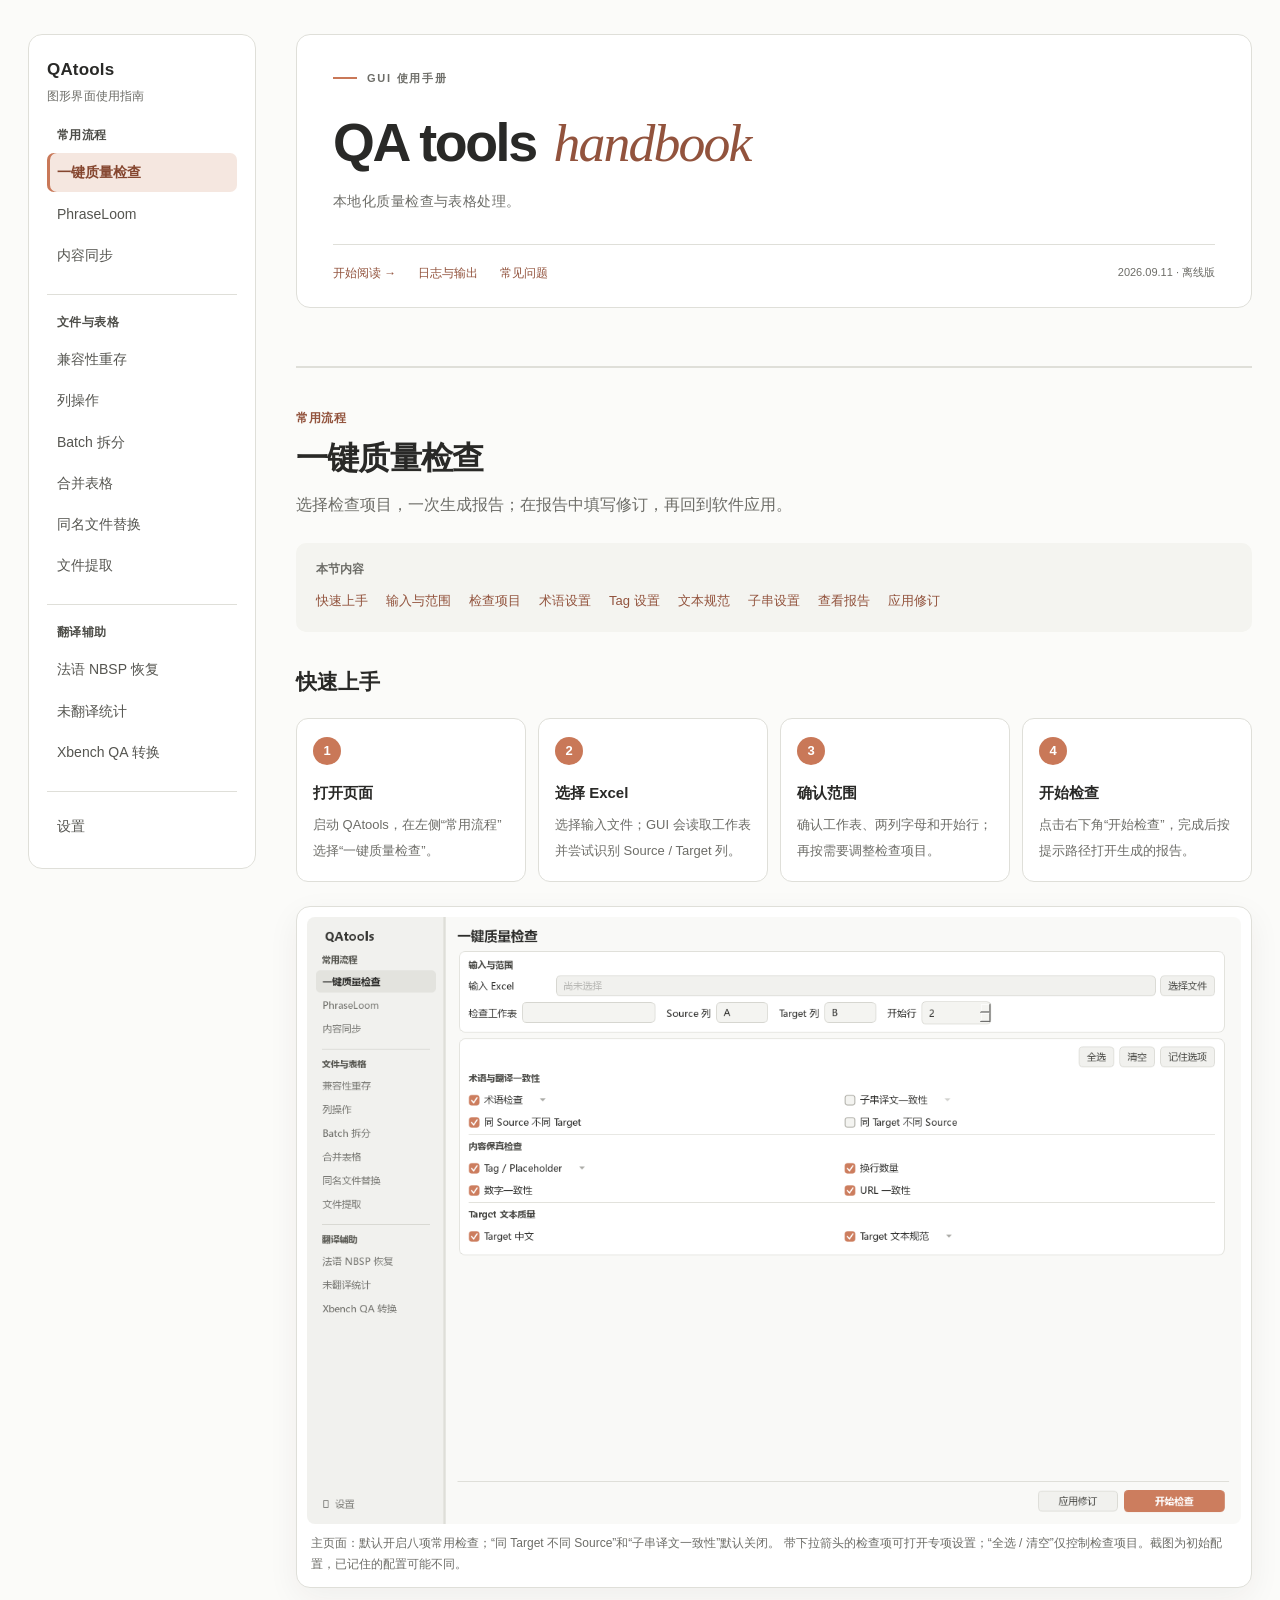
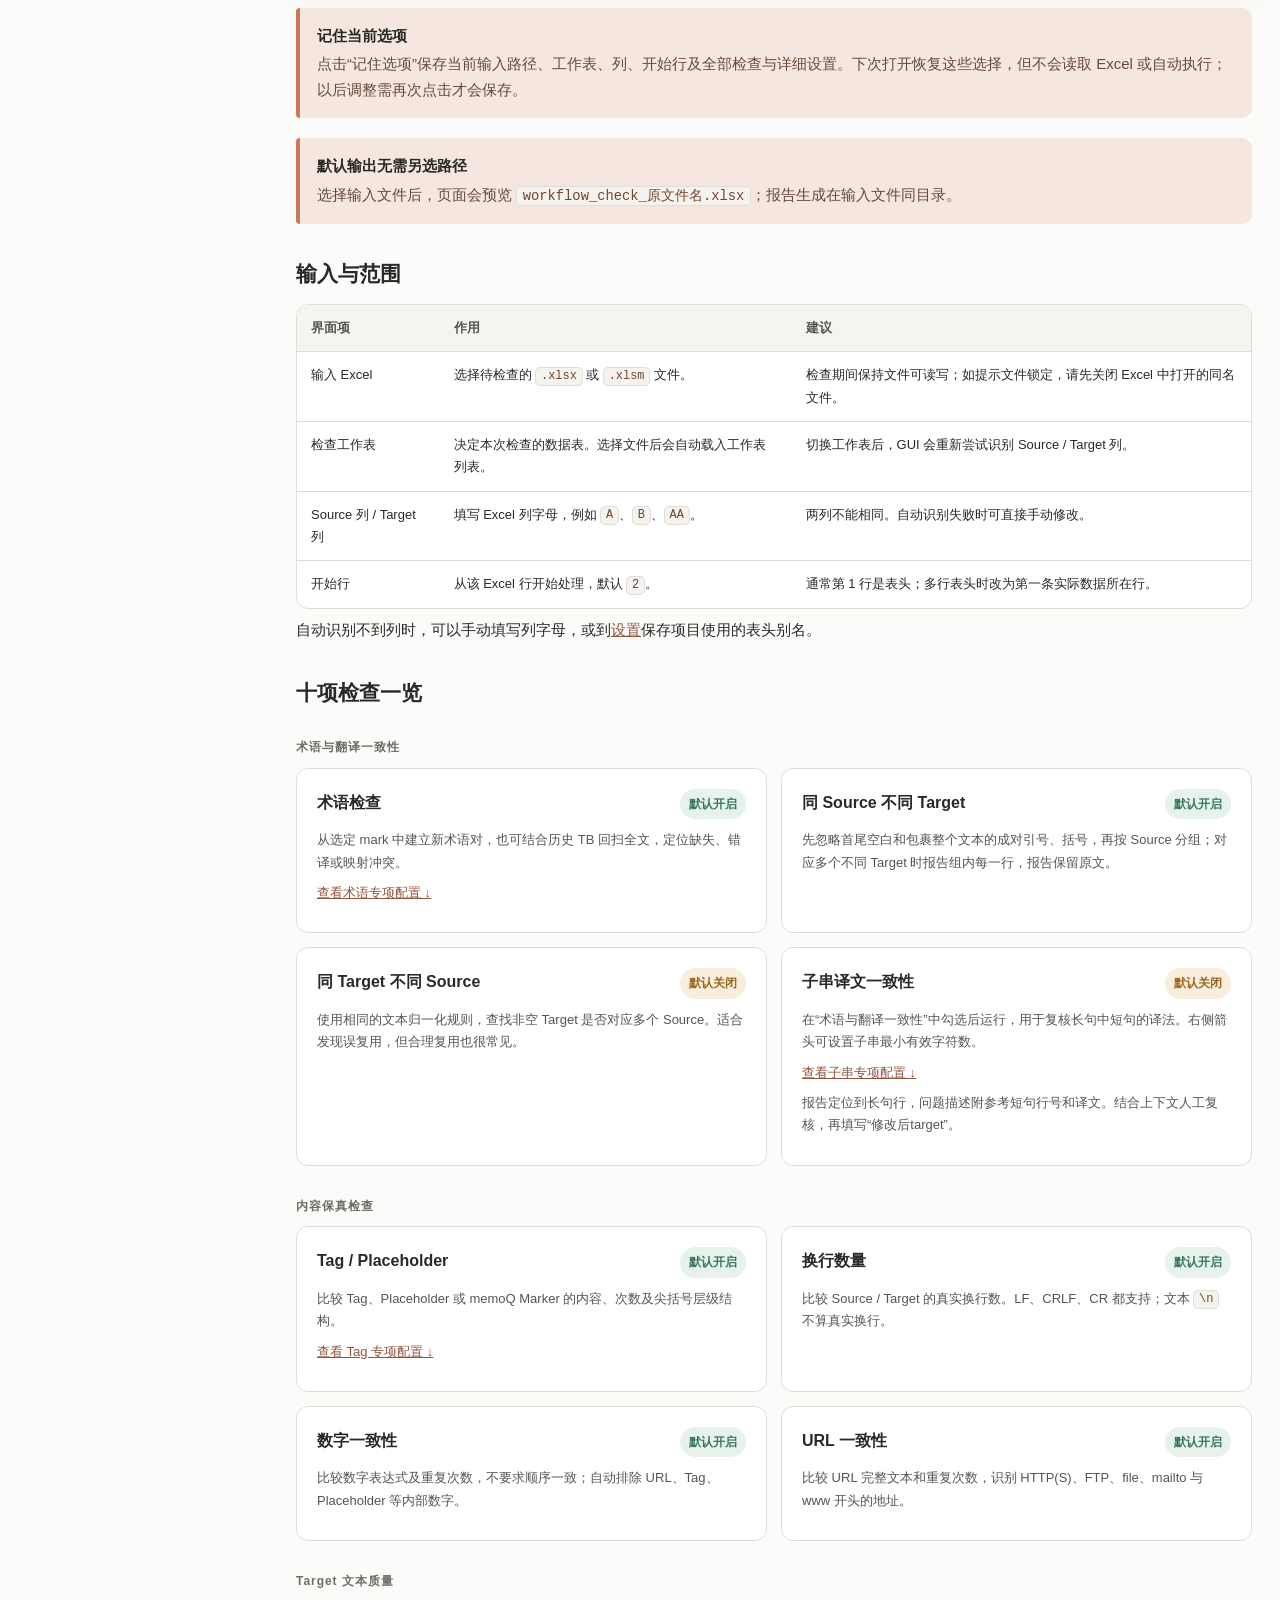
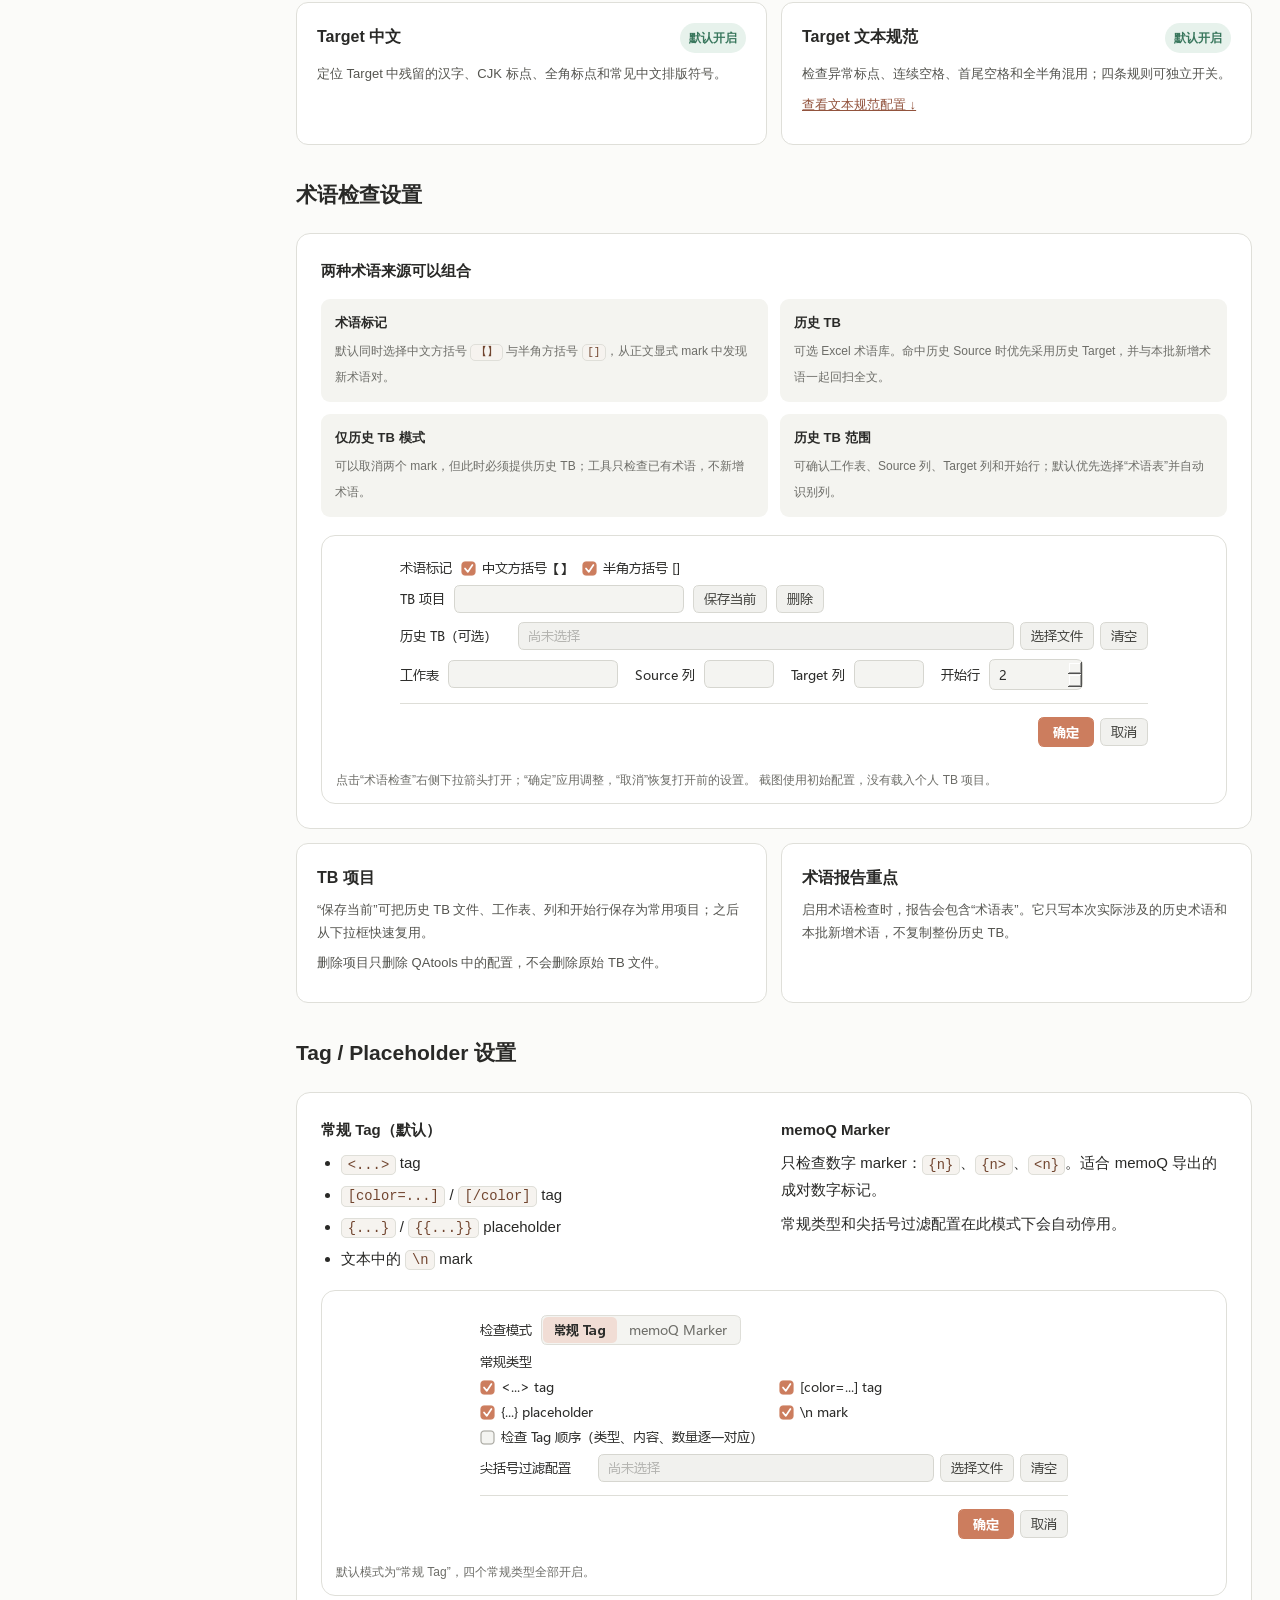
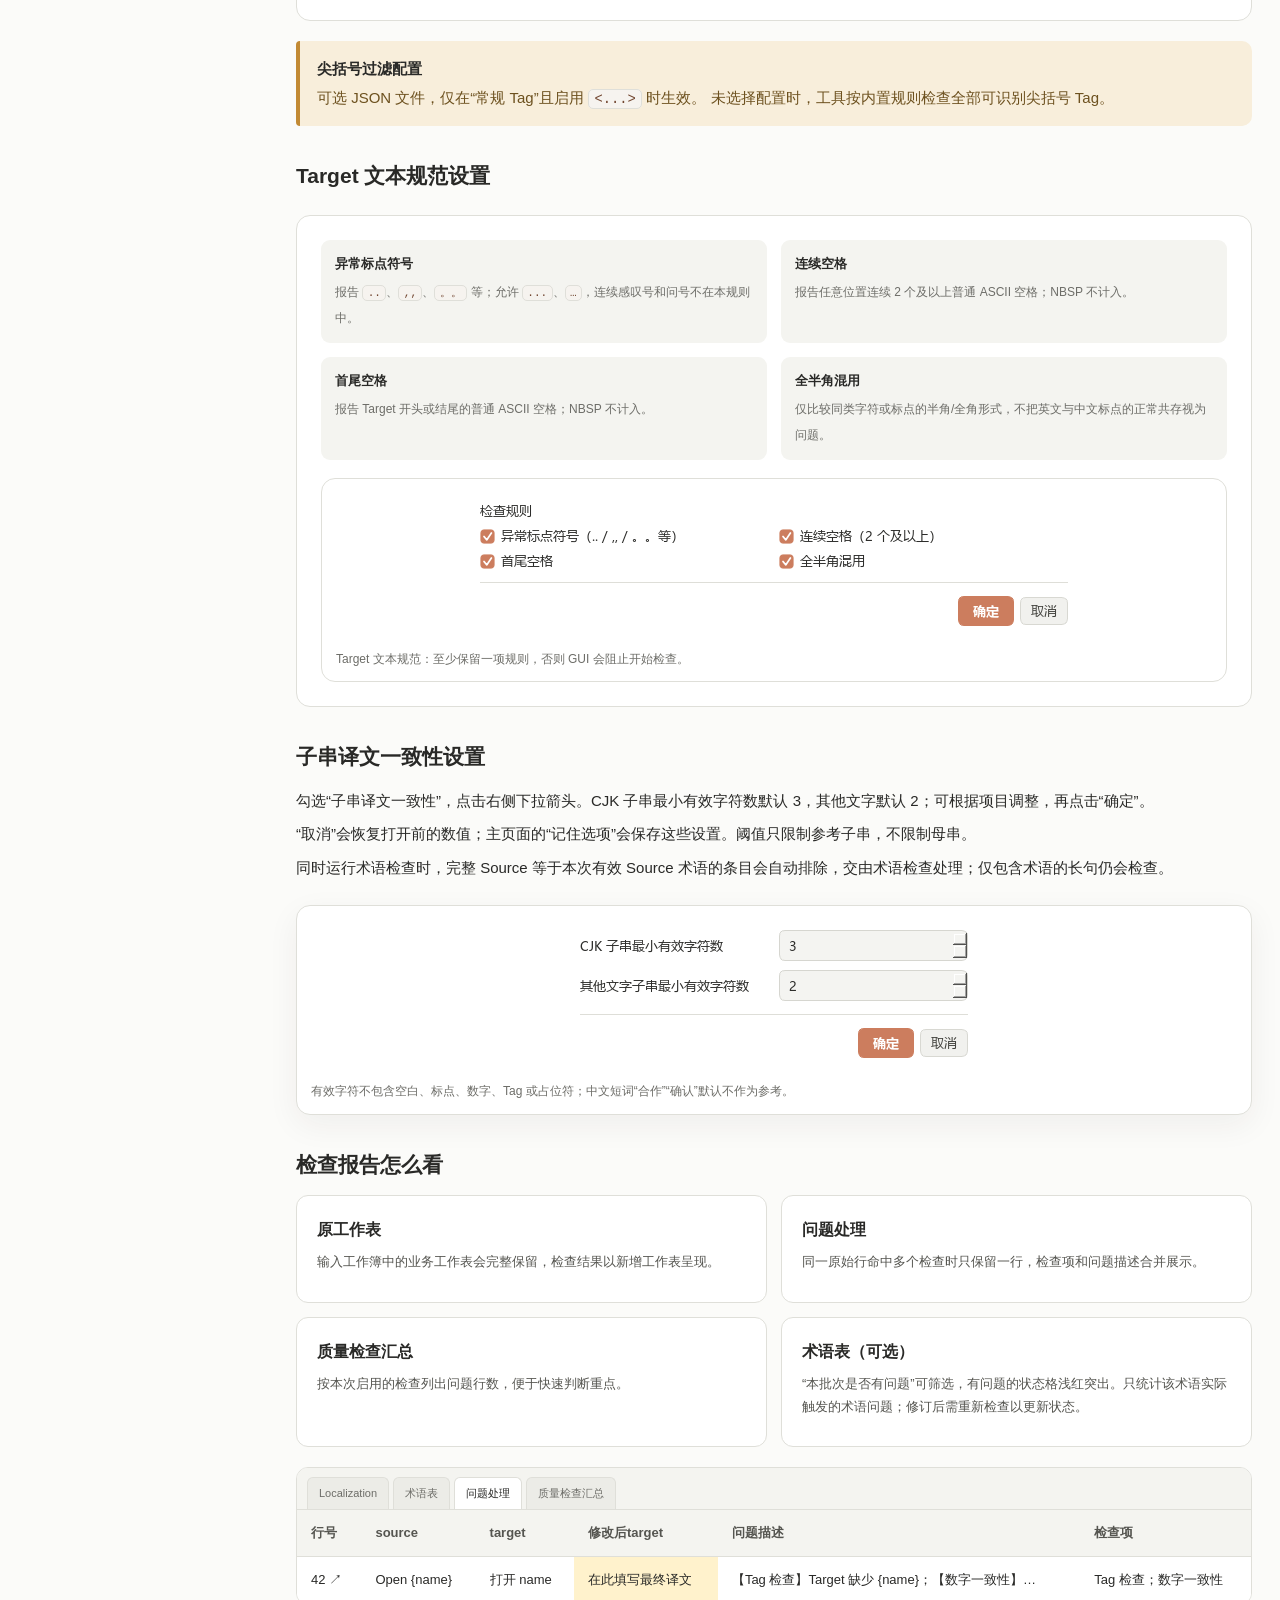
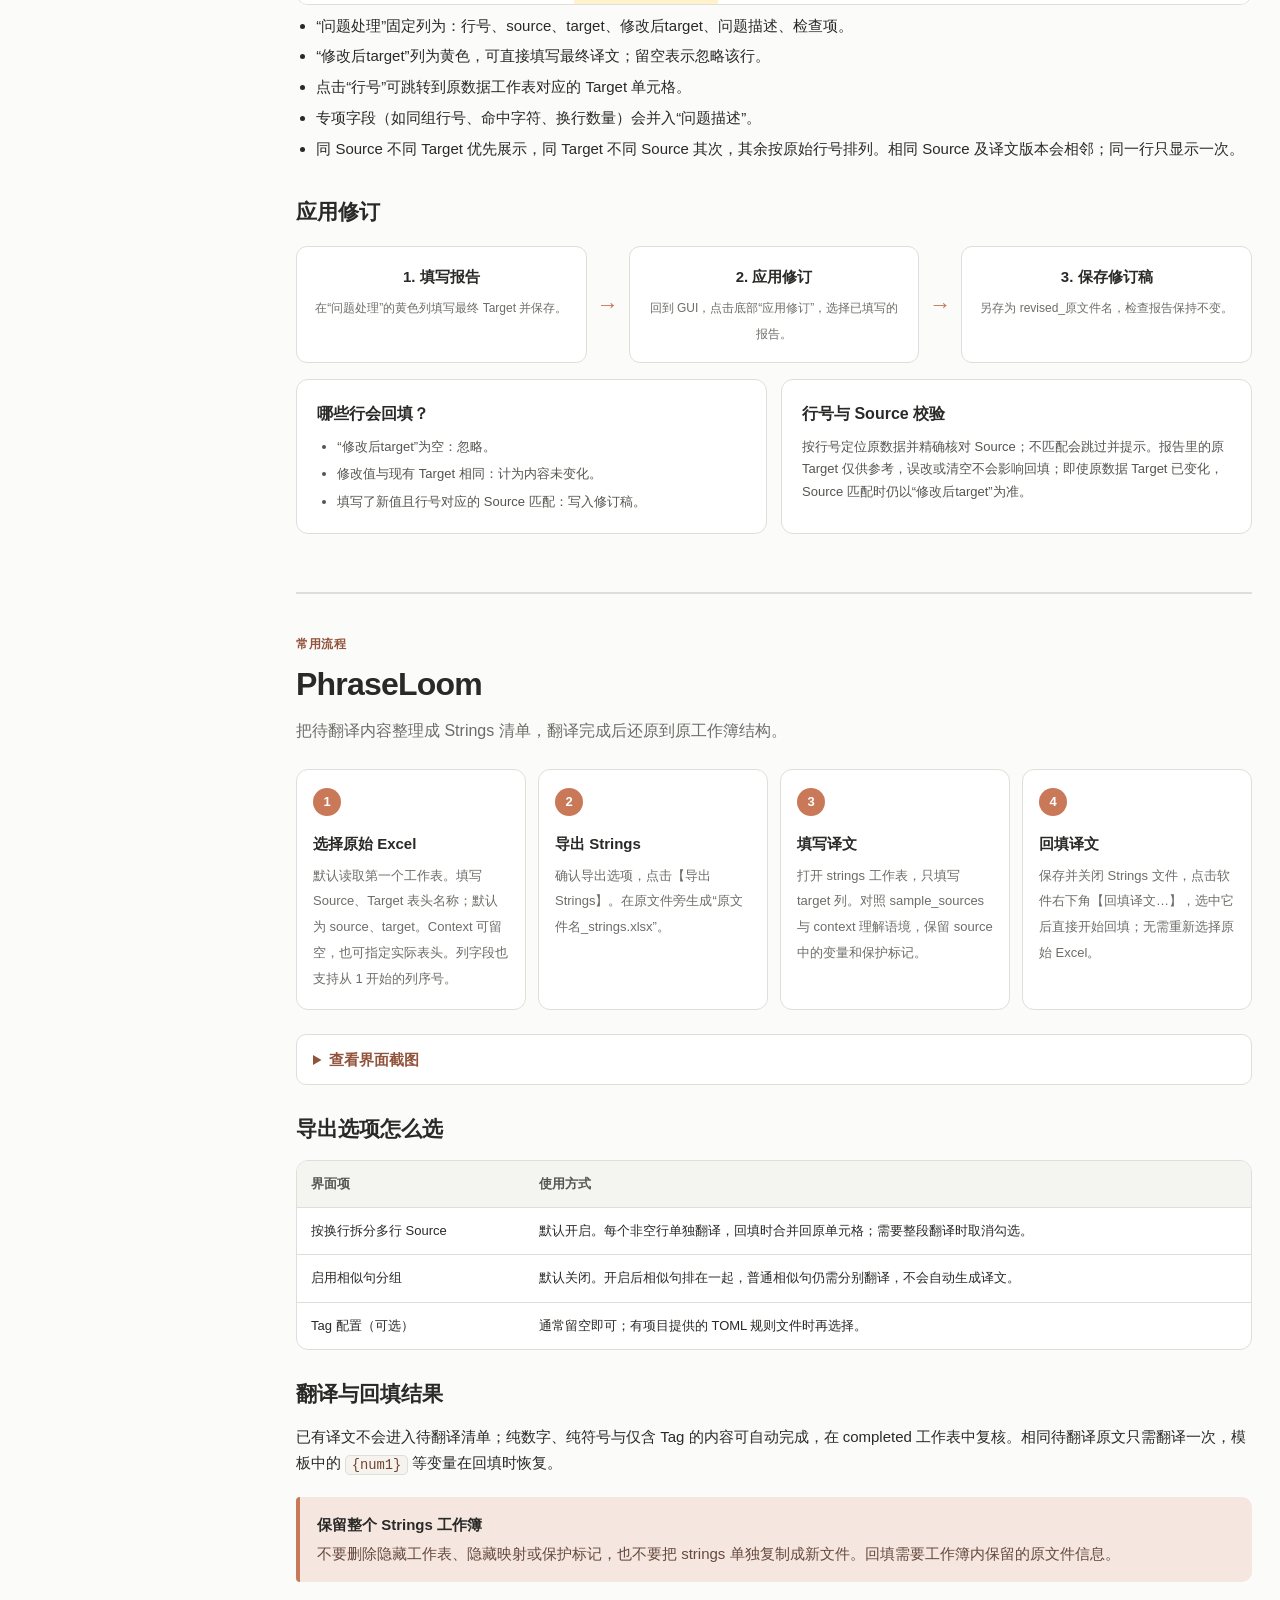
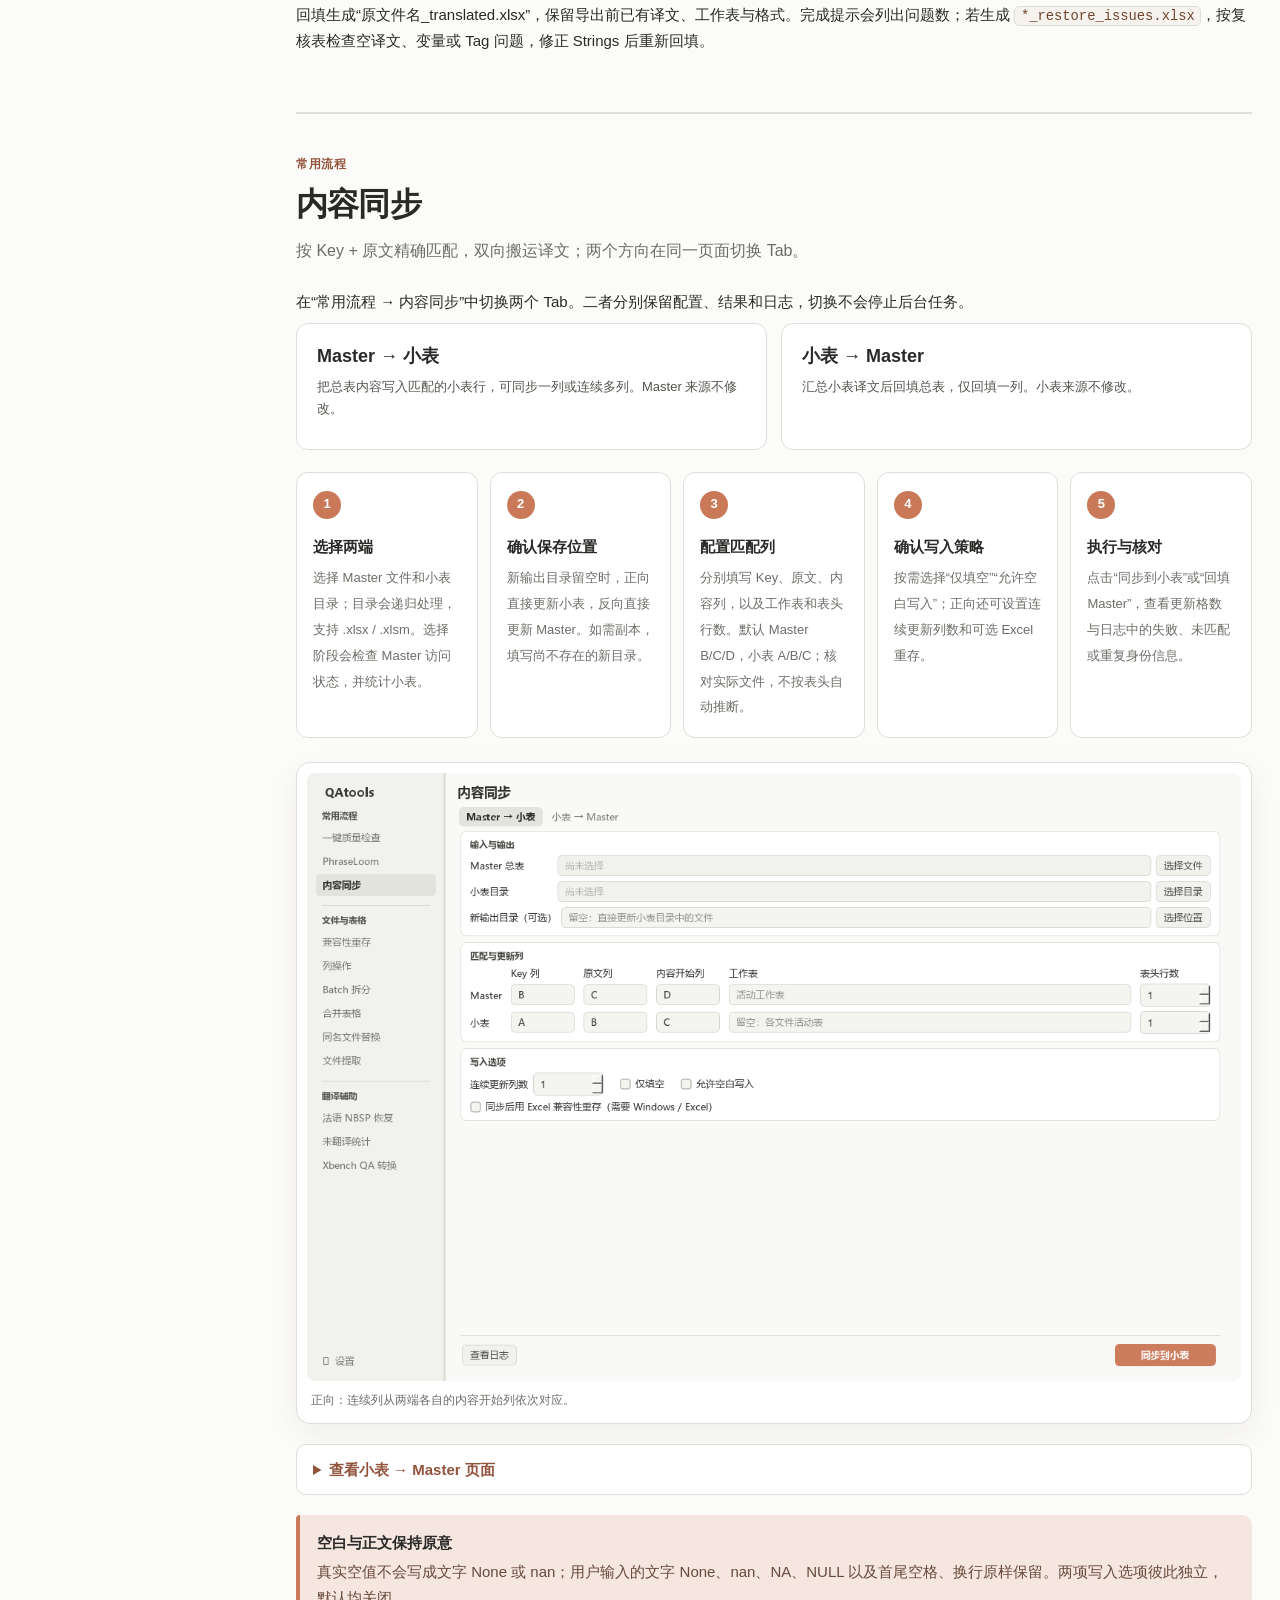
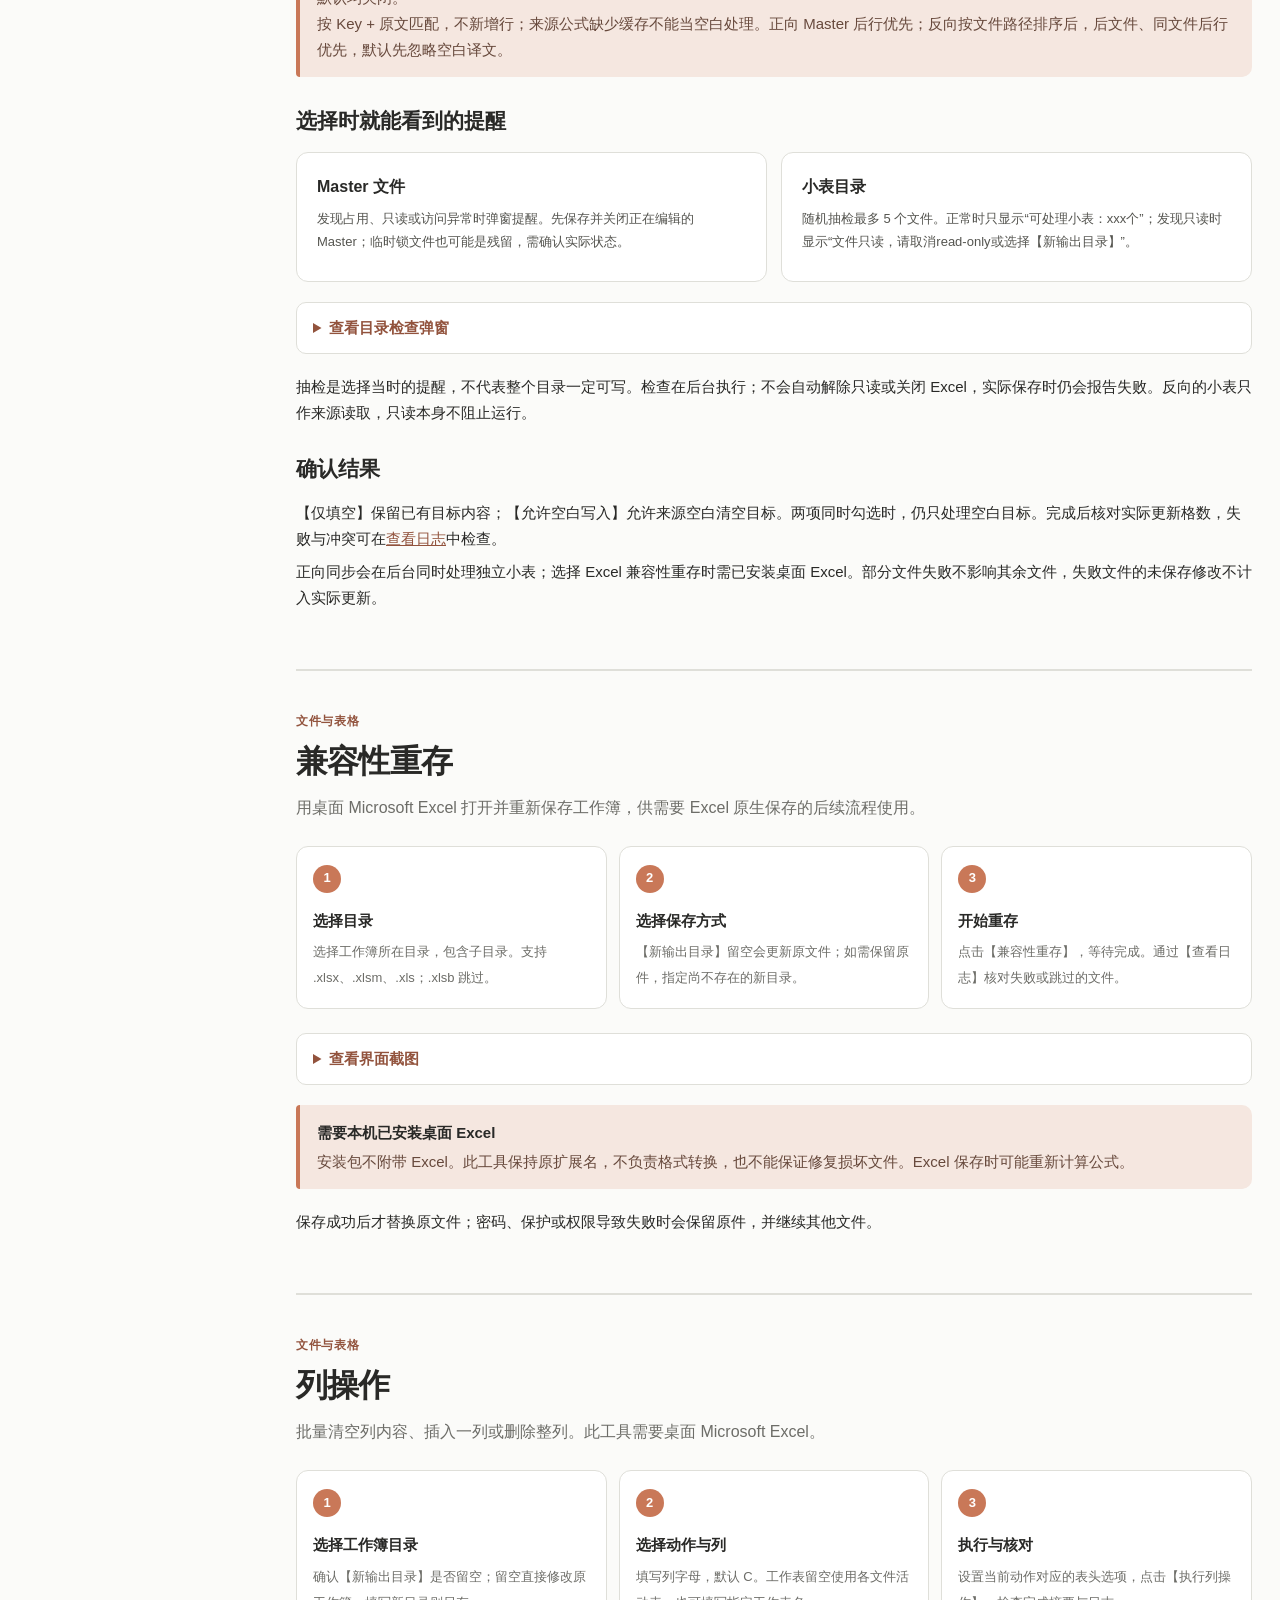
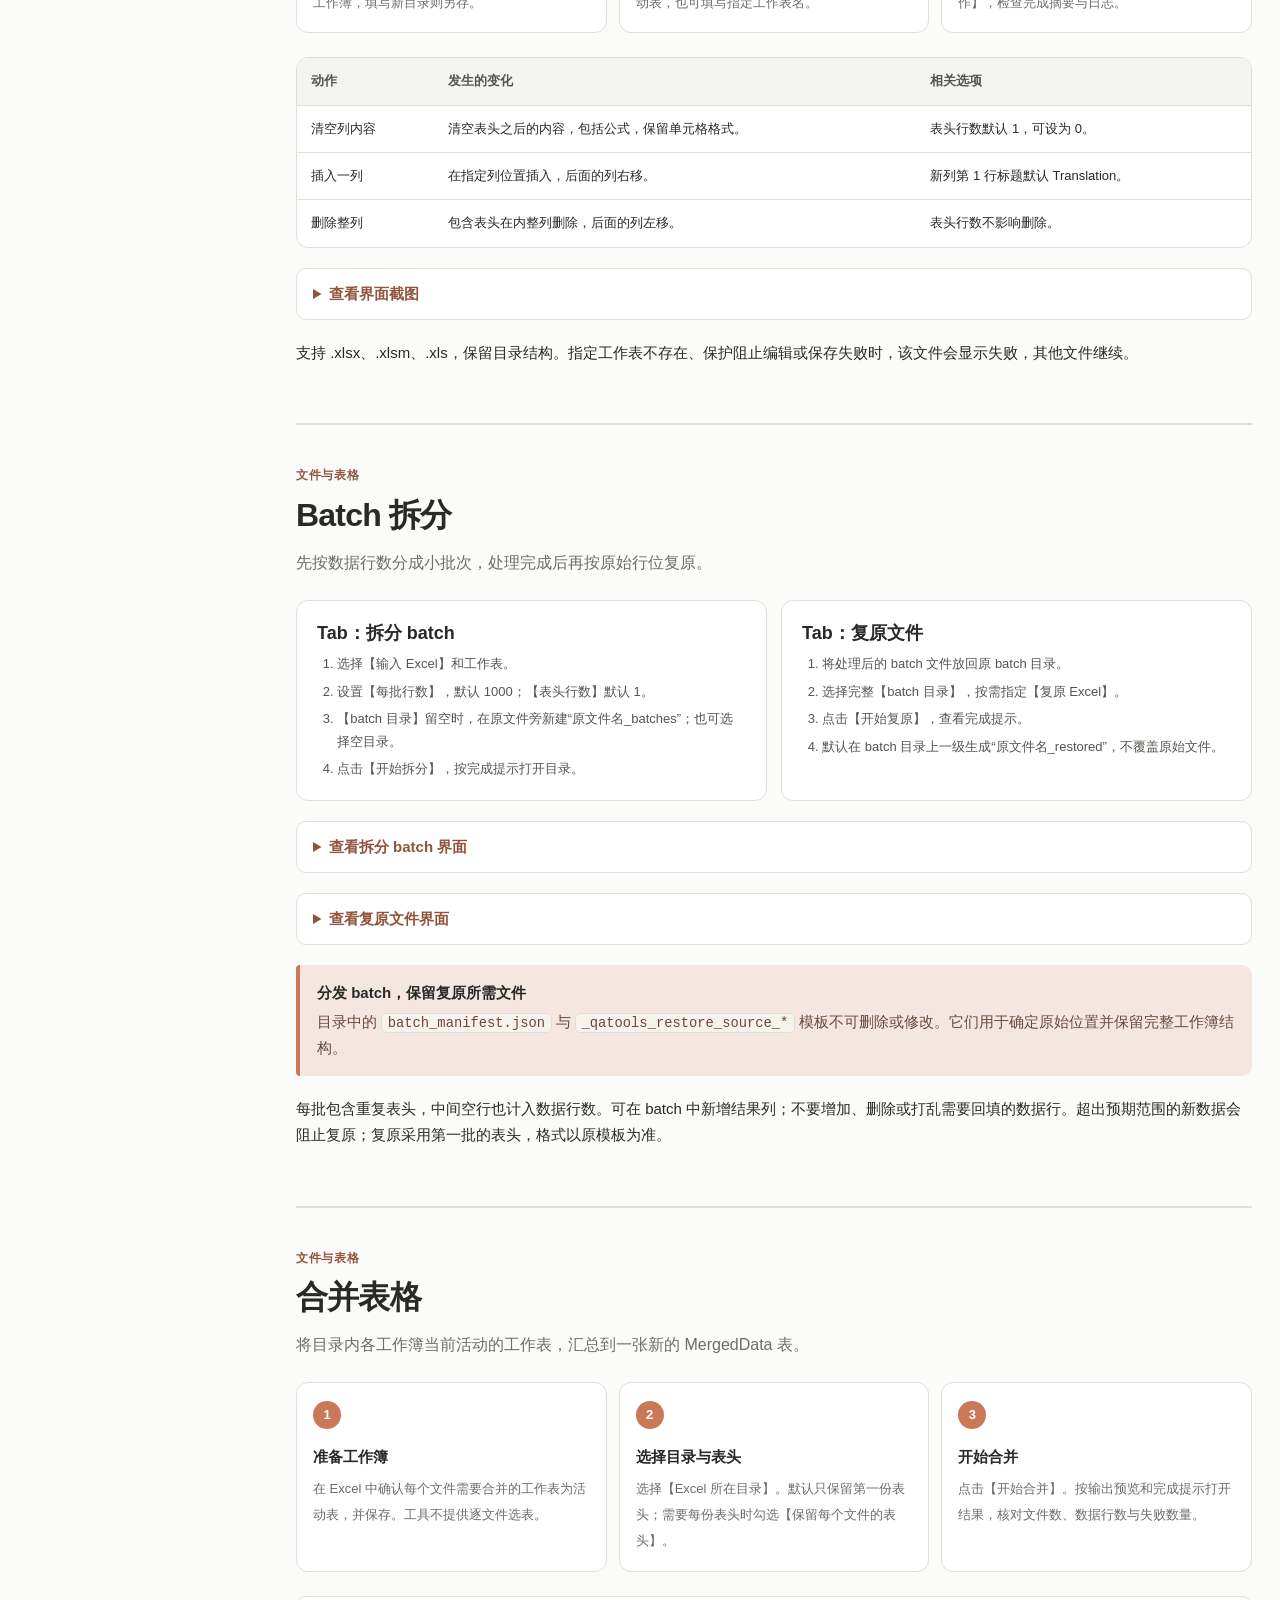
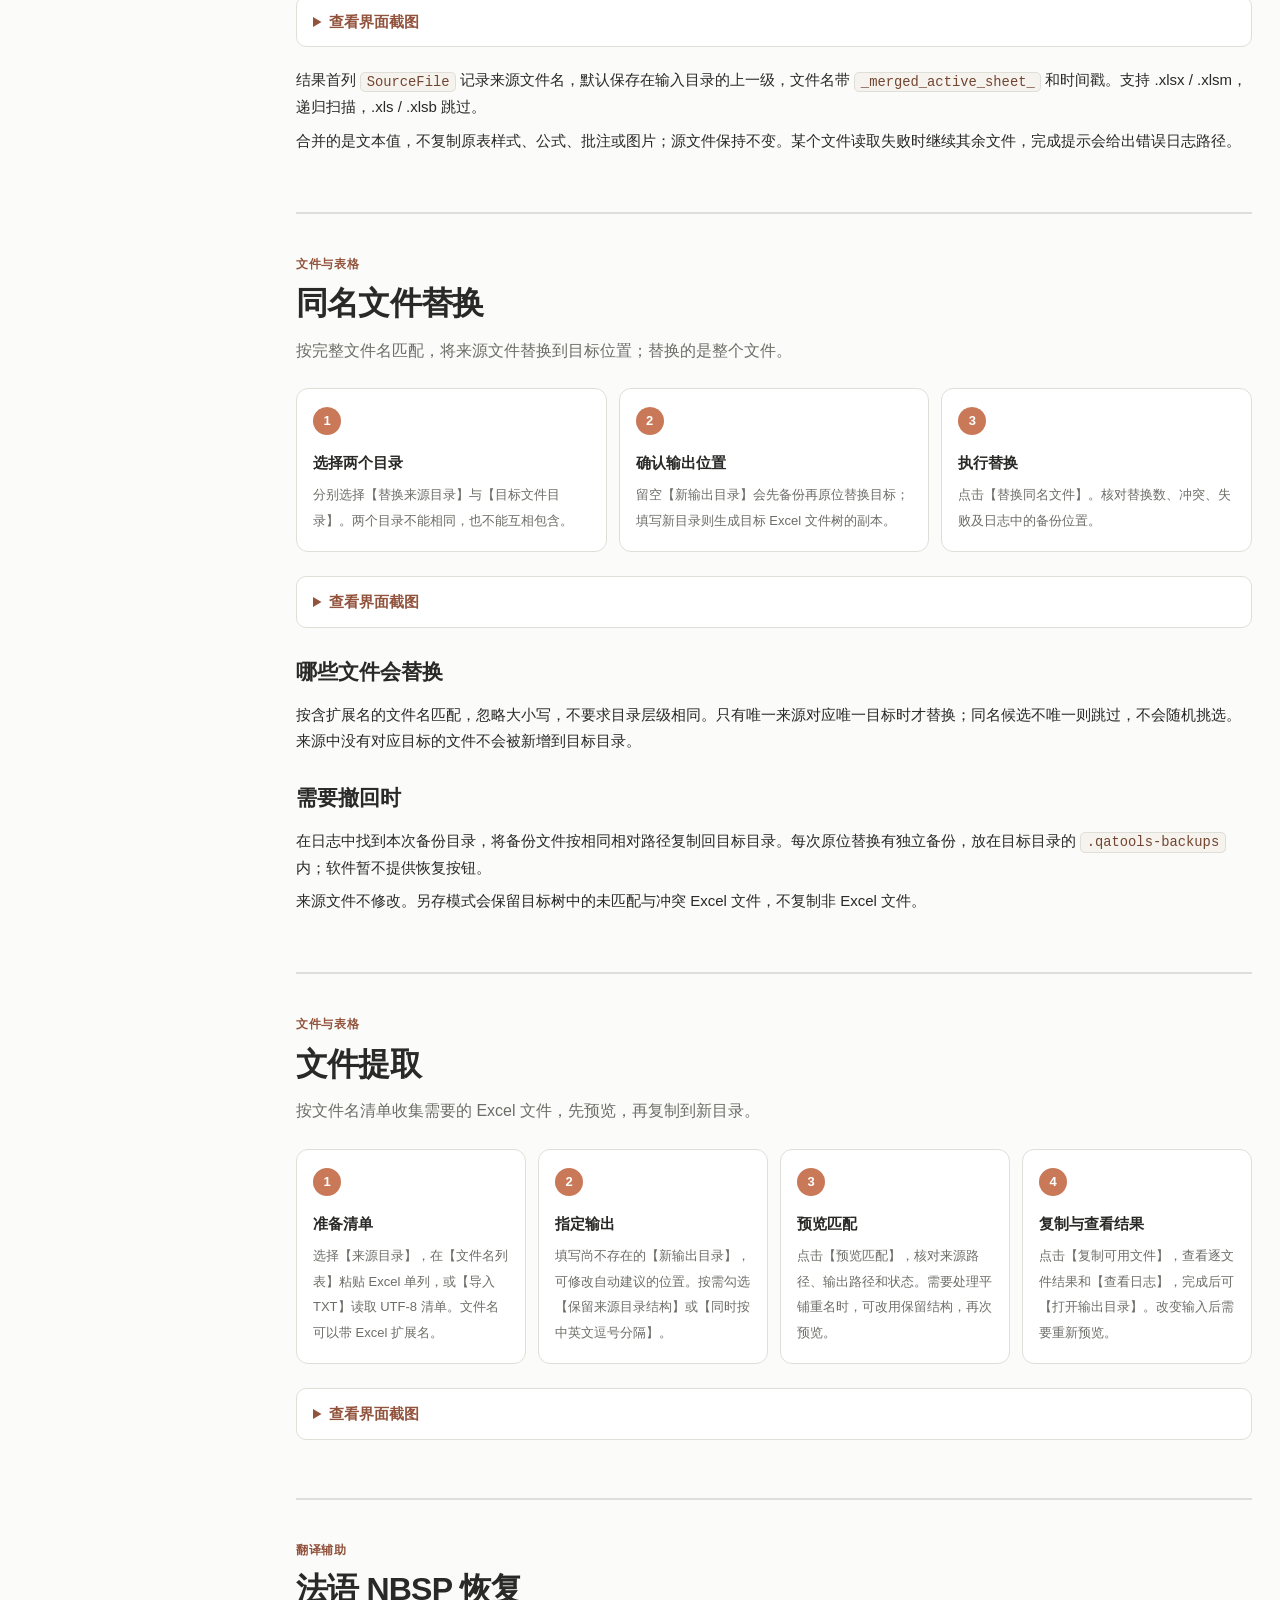
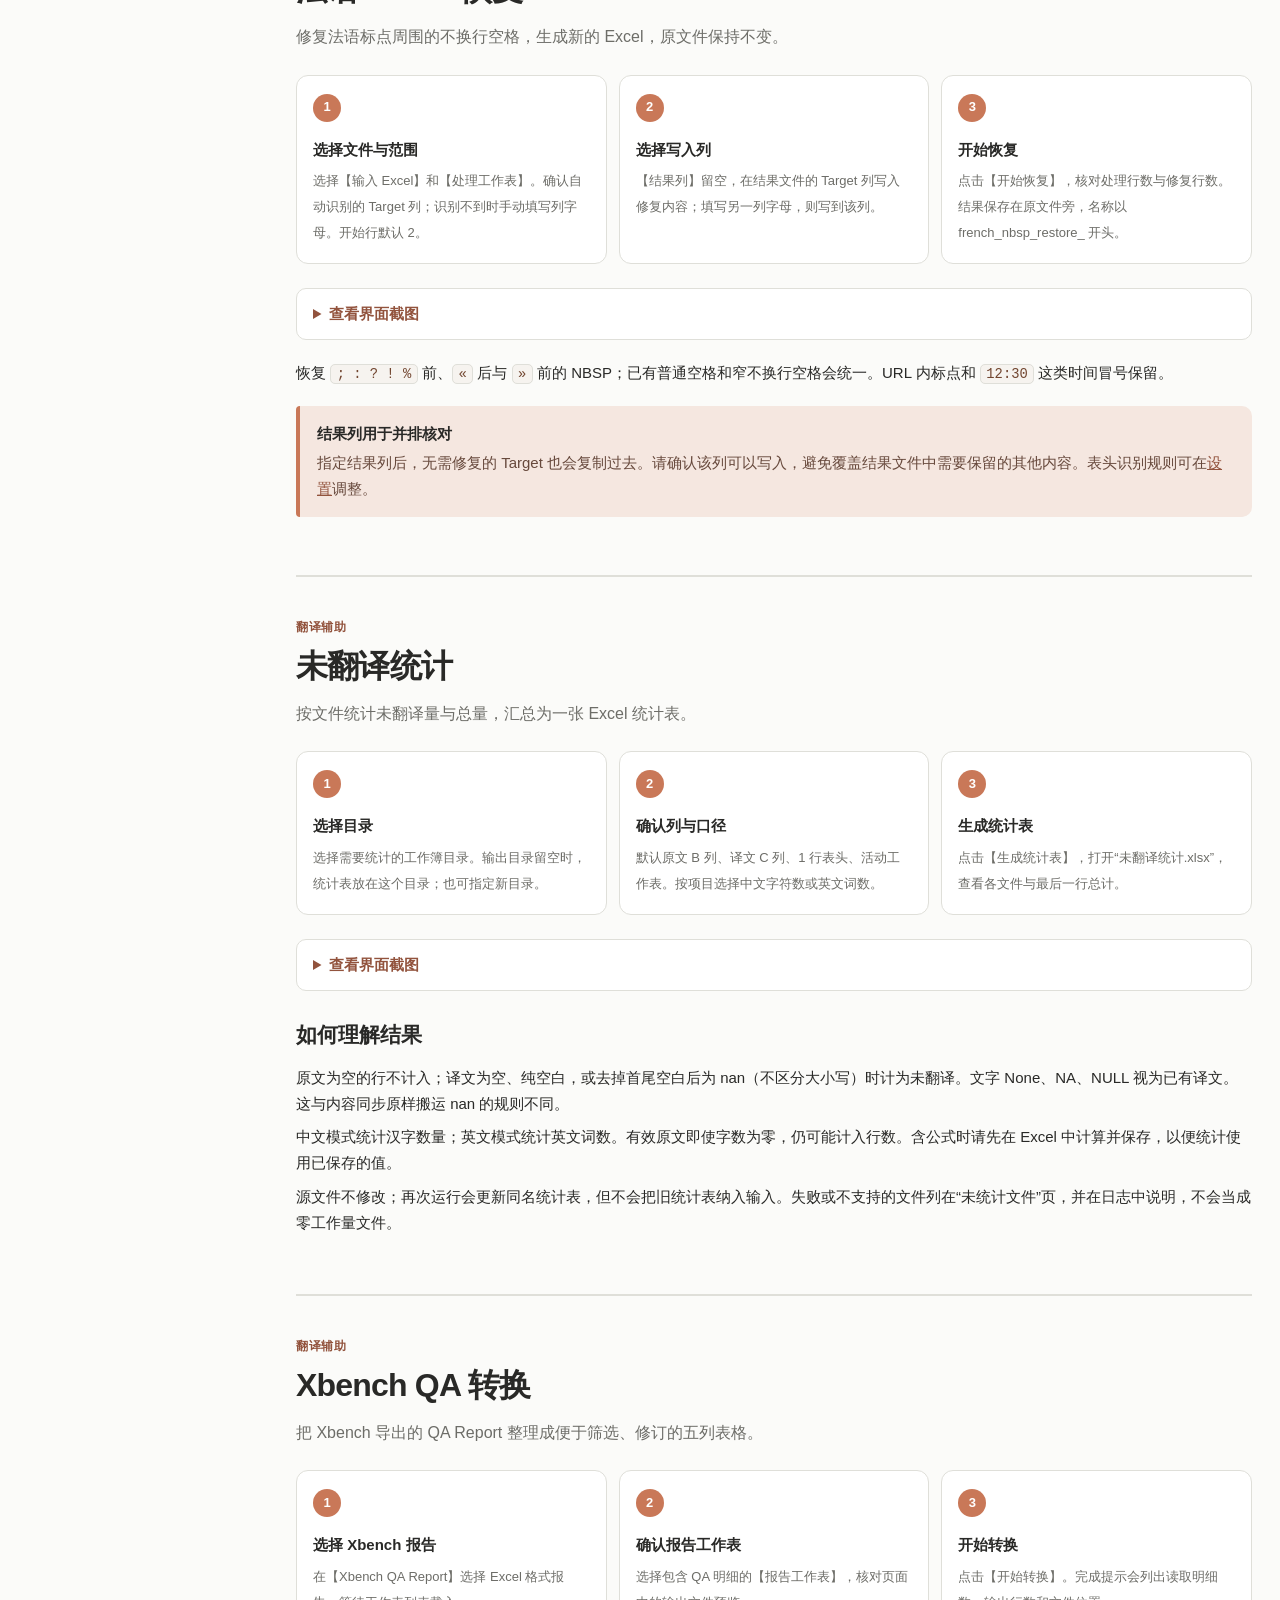
==== docs/qa-workflow-guide/index.html @ 9a6e913e "feat: add file extraction and release v0.1.4" ====
<!doctype html>
<html lang="zh-CN">
  <head>
    <meta charset="utf-8">
    <meta name="viewport" content="width=device-width, initial-scale=1">
    <meta name="color-scheme" content="light">
    <meta name="description" content="QAtools 图形界面使用指南：质量检查、PhraseLoom、内容同步、文件与表格及翻译辅助。">
    <title>QA tools handbook · GUI 使用手册</title>
    <link rel="stylesheet" href="guide.css">
    <script src="guide.js" defer></script>
  </head>
  <body>
    <a class="skip-link" href="#main-content">跳到正文</a>
    <div class="layout">
      <aside class="sidebar" aria-label="工具导航">
        <a class="brand" href="#main-content">QAtools<small>图形界面使用指南</small></a>
        <nav id="tool-navigation" aria-label="与软件一致的工具导航">
          <div class="nav-section">
            <div class="nav-group">常用流程</div>
            <a data-tool="workflow" href="#workflow">一键质量检查</a>
            <a data-tool="phraseloom" href="#phraseloom">PhraseLoom</a>
            <a data-tool="content_sync" href="#content-sync">内容同步</a>
          </div>
          <div class="nav-section">
            <div class="nav-group">文件与表格</div>
            <a data-tool="compatibility" href="#compatibility">兼容性重存</a>
            <a data-tool="column_tools" href="#columns">列操作</a>
            <a data-tool="excel_batcher" href="#excel-batcher">Batch 拆分</a>
            <a data-tool="excel_merger" href="#excel-merger">合并表格</a>
            <a data-tool="deep_replace" href="#deep-replace">同名文件替换</a>
            <a data-tool="file_collector" href="#file-collector">文件提取</a>
          </div>
          <div class="nav-section">
            <div class="nav-group">翻译辅助</div>
            <a data-tool="french_nbsp" href="#french-nbsp">法语 NBSP 恢复</a>
            <a data-tool="untranslated_stats" href="#untranslated-stats">未翻译统计</a>
            <a data-tool="xbench_report" href="#xbench-report">Xbench QA 转换</a>
          </div>
          <div class="nav-settings"><a data-tool="settings" href="#settings">设置</a></div>
        </nav>
      </aside>
      <main id="main-content" tabindex="-1">
        <header class="hero" id="navigation">
          <p class="cover-label">GUI 使用手册</p>
          <h1 lang="en"><span class="cover-name">QA tools</span> <span class="cover-handbook">handbook</span></h1>
          <p class="cover-description">本地化质量检查与表格处理。</p>
          <div class="cover-footer">
            <div class="hero-links"><a href="#workflow">开始阅读 →</a><a href="#operation-logs">日志与输出</a><a href="#troubleshooting">常见问题</a></div>
            <p class="updated">2026.09.11 · 离线版</p>
          </div>
        </header>
        <section class="guide-tool" data-tool="workflow" id="workflow" aria-labelledby="workflow-title">
          <header class="tool-heading">
            <p class="eyebrow">常用流程</p>
            <h2 id="workflow-title">一键质量检查</h2>
            <p class="tool-intro">选择检查项目，一次生成报告；在报告中填写修订，再回到软件应用。</p>
          </header>
          <nav class="local-toc" aria-label="一键质量检查正文目录"><strong>本节内容</strong><a href="#quick-start">快速上手</a><a href="#input">输入与范围</a><a href="#checks">检查项目</a><a href="#term-settings">术语设置</a><a href="#tag-settings">Tag 设置</a><a href="#target-settings">文本规范</a><a href="#substring-settings">子串设置</a><a href="#report">查看报告</a><a href="#revision">应用修订</a></nav>
          <section id="quick-start">
            <h3>快速上手</h3>
            <ol class="steps">
              <li><strong>打开页面</strong><span>启动 QAtools，在左侧“常用流程”选择“一键质量检查”。</span></li>
              <li><strong>选择 Excel</strong><span>选择输入文件；GUI 会读取工作表并尝试识别 Source / Target 列。</span></li>
              <li><strong>确认范围</strong><span>确认工作表、两列字母和开始行；再按需要调整检查项目。</span></li>
              <li><strong>开始检查</strong><span>点击右下角“开始检查”，完成后按提示路径打开生成的报告。</span></li>
            </ol>
            <figure class="shot">
              <img src="assets/workflow-main.png" alt="QAtools 一键质量检查主页面，显示输入范围、十个检查项目和底部操作按钮" width="1260" height="820">
              <figcaption> 主页面：默认开启八项常用检查；“同 Target 不同 Source”和“子串译文一致性”默认关闭。 带下拉箭头的检查项可打开专项设置；“全选 / 清空”仅控制检查项目。截图为初始配置，已记住的配置可能不同。 </figcaption>
            </figure>
            <div class="callout">
              <strong>记住当前选项</strong>
              <p>点击“记住选项”保存当前输入路径、工作表、列、开始行及全部检查与详细设置。下次打开恢复这些选择，但不会读取 Excel 或自动执行；以后调整需再次点击才会保存。</p>
            </div>
            <div class="callout">
              <strong>默认输出无需另选路径</strong>
              <p>选择输入文件后，页面会预览 <code>workflow_check_原文件名.xlsx</code>；报告生成在输入文件同目录。</p>
            </div>
          </section>
          <section id="input">
            <h3>输入与范围</h3>
            <div class="table-wrap">
              <table>
                <thead>
                  <tr>
                    <th>界面项</th>
                    <th>作用</th>
                    <th>建议</th>
                  </tr>
                </thead>
                <tbody>
                  <tr>
                    <td>输入 Excel</td>
                    <td>选择待检查的 <code>.xlsx</code> 或 <code>.xlsm</code> 文件。</td>
                    <td>检查期间保持文件可读写；如提示文件锁定，请先关闭 Excel 中打开的同名文件。</td>
                  </tr>
                  <tr>
                    <td>检查工作表</td>
                    <td>决定本次检查的数据表。选择文件后会自动载入工作表列表。</td>
                    <td>切换工作表后，GUI 会重新尝试识别 Source / Target 列。</td>
                  </tr>
                  <tr>
                    <td>Source 列 / Target 列</td>
                    <td>填写 Excel 列字母，例如 <code>A</code>、<code>B</code>、<code>AA</code>。</td>
                    <td>两列不能相同。自动识别失败时可直接手动修改。</td>
                  </tr>
                  <tr>
                    <td>开始行</td>
                    <td>从该 Excel 行开始处理，默认 <code>2</code>。</td>
                    <td>通常第 1 行是表头；多行表头时改为第一条实际数据所在行。</td>
                  </tr>
                </tbody>
              </table>
            </div>
            <p>自动识别不到列时，可以手动填写列字母，或到<a href="#settings">设置</a>保存项目使用的表头别名。</p>
          </section>
          <section id="checks">
            <h3>十项检查一览</h3>
            <div class="group-label">术语与翻译一致性</div>
            <div class="check-grid">
              <article class="card">
                <div class="card-head">
                  <h4>术语检查</h4>
                  <span class="status-pill on">默认开启</span>
                </div>
                <p>从选定 mark 中建立新术语对，也可结合历史 TB 回扫全文，定位缺失、错译或映射冲突。</p>
                <p><a href="#term-settings">查看术语专项配置 ↓</a></p>
              </article>
              <article class="card">
                <div class="card-head">
                  <h4>同 Source 不同 Target</h4>
                  <span class="status-pill on">默认开启</span>
                </div>
                <p>先忽略首尾空白和包裹整个文本的成对引号、括号，再按 Source 分组；对应多个不同 Target 时报告组内每一行，报告保留原文。</p>
              </article>
              <article class="card">
                <div class="card-head">
                  <h4>同 Target 不同 Source</h4>
                  <span class="status-pill off">默认关闭</span>
                </div>
                <p>使用相同的文本归一化规则，查找非空 Target 是否对应多个 Source。适合发现误复用，但合理复用也很常见。</p>
              </article>
              <article class="card">
                <div class="card-head">
                  <h4>子串译文一致性</h4>
                  <span class="status-pill off">默认关闭</span>
                </div>
                <p>在“术语与翻译一致性”中勾选后运行，用于复核长句中短句的译法。右侧箭头可设置子串最小有效字符数。</p>
                <p><a href="#substring-settings">查看子串专项配置 ↓</a></p>
                <p>报告定位到长句行，问题描述附参考短句行号和译文。结合上下文人工复核，再填写“修改后target”。</p>
              </article>
            </div>
            <div class="group-label">内容保真检查</div>
            <div class="check-grid">
              <article class="card">
                <div class="card-head">
                  <h4>Tag / Placeholder</h4>
                  <span class="status-pill on">默认开启</span>
                </div>
                <p>比较 Tag、Placeholder 或 memoQ Marker 的内容、次数及尖括号层级结构。</p>
                <p><a href="#tag-settings">查看 Tag 专项配置 ↓</a></p>
              </article>
              <article class="card">
                <div class="card-head">
                  <h4>换行数量</h4>
                  <span class="status-pill on">默认开启</span>
                </div>
                <p>比较 Source / Target 的真实换行数。LF、CRLF、CR 都支持；文本 <code>\n</code> 不算真实换行。</p>
              </article>
              <article class="card">
                <div class="card-head">
                  <h4>数字一致性</h4>
                  <span class="status-pill on">默认开启</span>
                </div>
                <p>比较数字表达式及重复次数，不要求顺序一致；自动排除 URL、Tag、Placeholder 等内部数字。</p>
              </article>
              <article class="card">
                <div class="card-head">
                  <h4>URL 一致性</h4>
                  <span class="status-pill on">默认开启</span>
                </div>
                <p>比较 URL 完整文本和重复次数，识别 HTTP(S)、FTP、file、mailto 与 www 开头的地址。</p>
              </article>
            </div>
            <div class="group-label">Target 文本质量</div>
            <div class="check-grid">
              <article class="card">
                <div class="card-head">
                  <h4>Target 中文</h4>
                  <span class="status-pill on">默认开启</span>
                </div>
                <p>定位 Target 中残留的汉字、CJK 标点、全角标点和常见中文排版符号。</p>
              </article>
              <article class="card">
                <div class="card-head">
                  <h4>Target 文本规范</h4>
                  <span class="status-pill on">默认开启</span>
                </div>
                <p>检查异常标点、连续空格、首尾空格和全半角混用；四条规则可独立开关。</p>
                <p><a href="#target-settings">查看文本规范配置 ↓</a></p>
              </article>
            </div>
          </section>
          <section id="term-settings">
            <h3>术语检查设置</h3>
            <div class="settings-block">
              <h4>两种术语来源可以组合</h4>
              <div class="mini-grid">
                <div class="mini"><strong>术语标记</strong><span>默认同时选择中文方括号 <code>【】</code> 与半角方括号 <code>[]</code>，从正文显式 mark 中发现新术语对。</span></div>
                <div class="mini"><strong>历史 TB</strong><span>可选 Excel 术语库。命中历史 Source 时优先采用历史 Target，并与本批新增术语一起回扫全文。</span></div>
                <div class="mini"><strong>仅历史 TB 模式</strong><span>可以取消两个 mark，但此时必须提供历史 TB；工具只检查已有术语，不新增术语。</span></div>
                <div class="mini"><strong>历史 TB 范围</strong><span>可确认工作表、Source 列、Target 列和开始行；默认优先选择“术语表”并自动识别列。</span></div>
              </div>
              <figure class="shot">
                <img src="assets/term-settings.png" alt="术语检查设置窗口，包括术语标记、TB 项目、历史 TB 文件及工作表列配置" width="780" height="215">
                <figcaption> 点击“术语检查”右侧下拉箭头打开；“确定”应用调整，“取消”恢复打开前的设置。 截图使用初始配置，没有载入个人 TB 项目。 </figcaption>
              </figure>
            </div>
            <div class="two-col" style="margin-top:14px">
              <article class="card">
                <h4>TB 项目</h4>
                <p>“保存当前”可把历史 TB 文件、工作表、列和开始行保存为常用项目；之后从下拉框快速复用。</p>
                <p>删除项目只删除 QAtools 中的配置，不会删除原始 TB 文件。</p>
              </article>
              <article class="card">
                <h4>术语报告重点</h4>
                <p>启用术语检查时，报告会包含“术语表”。它只写本次实际涉及的历史术语和本批新增术语，不复制整份历史 TB。</p>
              </article>
            </div>
          </section>
          <section id="tag-settings">
            <h3>Tag / Placeholder 设置</h3>
            <div class="settings-block">
              <div class="two-col">
                <div>
                  <h4>常规 Tag（默认）</h4>
                  <ul>
                    <li><code>&lt;...&gt;</code> tag</li>
                    <li><code>[color=...]</code> / <code>[/color]</code> tag</li>
                    <li><code>{...}</code> / <code>{{...}}</code> placeholder</li>
                    <li>文本中的 <code>\n</code> mark</li>
                  </ul>
                </div>
                <div>
                  <h4>memoQ Marker</h4>
                  <p>只检查数字 marker：<code>{n}</code>、<code>{n&gt;</code>、<code>&lt;n}</code>。适合 memoQ 导出的成对数字标记。</p>
                  <p>常规类型和尖括号过滤配置在此模式下会自动停用。</p>
                </div>
              </div>
              <figure class="shot">
                <img src="assets/tag-settings.png" alt="Tag Placeholder 设置窗口，显示常规 Tag 与 memoQ Marker 模式、四类常规检查和尖括号过滤配置" width="620" height="227">
                <figcaption>默认模式为“常规 Tag”，四个常规类型全部开启。</figcaption>
              </figure>
            </div>
            <div class="callout warn">
              <strong>尖括号过滤配置</strong>
              <p> 可选 JSON 文件，仅在“常规 Tag”且启用 <code>&lt;...&gt;</code> 时生效。 未选择配置时，工具按内置规则检查全部可识别尖括号 Tag。 </p>
            </div>
          </section>
          <section id="target-settings">
            <h3>Target 文本规范设置</h3>
            <div class="settings-block">
              <div class="two-col">
                <article class="mini"><strong>异常标点符号</strong><span>报告 <code>..</code>、<code>,,</code>、<code>。。</code> 等；允许 <code>...</code>、<code>…</code>，连续感叹号和问号不在本规则中。</span></article>
                <article class="mini"><strong>连续空格</strong><span>报告任意位置连续 2 个及以上普通 ASCII 空格；NBSP 不计入。</span></article>
                <article class="mini"><strong>首尾空格</strong><span>报告 Target 开头或结尾的普通 ASCII 空格；NBSP 不计入。</span></article>
                <article class="mini"><strong>全半角混用</strong><span>仅比较同类字符或标点的半角/全角形式，不把英文与中文标点的正常共存视为问题。</span></article>
              </div>
              <figure class="shot">
                <img src="assets/target-text-settings.png" alt="Target 文本规范设置窗口，四条检查规则均已勾选" width="620" height="151">
                <figcaption>Target 文本规范：至少保留一项规则，否则 GUI 会阻止开始检查。</figcaption>
              </figure>
            </div>
          </section>
          <section id="substring-settings">
            <h3>子串译文一致性设置</h3>
            <p>勾选“子串译文一致性”，点击右侧下拉箭头。CJK 子串最小有效字符数默认 3，其他文字默认 2；可根据项目调整，再点击“确定”。</p>
            <p>“取消”会恢复打开前的数值；主页面的“记住选项”会保存这些设置。阈值只限制参考子串，不限制母串。</p>
            <p>同时运行术语检查时，完整 Source 等于本次有效 Source 术语的条目会自动排除，交由术语检查处理；仅包含术语的长句仍会检查。</p>
            <figure class="shot">
              <img src="assets/substring-settings.png" alt="子串译文一致性设置，CJK 最小有效字符数为 3，其他文字为 2" width="420" height="160">
              <figcaption>有效字符不包含空白、标点、数字、Tag 或占位符；中文短词“合作”“确认”默认不作为参考。</figcaption>
            </figure>
          </section>
          <section id="report">
            <h3>检查报告怎么看</h3>
            <div class="check-grid">
              <article class="card">
                <h4>原工作表</h4>
                <p>输入工作簿中的业务工作表会完整保留，检查结果以新增工作表呈现。</p>
              </article>
              <article class="card">
                <h4>问题处理</h4>
                <p>同一原始行命中多个检查时只保留一行，检查项和问题描述合并展示。</p>
              </article>
              <article class="card">
                <h4>质量检查汇总</h4>
                <p>按本次启用的检查列出问题行数，便于快速判断重点。</p>
              </article>
              <article class="card">
                <h4>术语表（可选）</h4>
                <p>“本批次是否有问题”可筛选，有问题的状态格浅红突出。只统计该术语实际触发的术语问题；修订后需重新检查以更新状态。</p>
              </article>
            </div>
            <div class="report-preview" aria-label="问题处理工作表示意">
              <div class="report-tabs"> <span>Localization</span><span>术语表</span><span class="active">问题处理</span><span>质量检查汇总</span> </div>
              <div class="table-wrap" style="border:0;border-radius:0">
                <table>
                  <thead>
                    <tr>
                      <th>行号</th>
                      <th>source</th>
                      <th>target</th>
                      <th>修改后target</th>
                      <th>问题描述</th>
                      <th>检查项</th>
                    </tr>
                  </thead>
                  <tbody>
                    <tr>
                      <td>42 ↗</td>
                      <td>Open {name}</td>
                      <td>打开 name</td>
                      <td class="editable">在此填写最终译文</td>
                      <td>【Tag 检查】Target 缺少 {name}；【数字一致性】…</td>
                      <td>Tag 检查；数字一致性</td>
                    </tr>
                  </tbody>
                </table>
              </div>
            </div>
            <ul>
              <li>“问题处理”固定列为：行号、source、target、修改后target、问题描述、检查项。</li>
              <li>“修改后target”列为黄色，可直接填写最终译文；留空表示忽略该行。</li>
              <li>点击“行号”可跳转到原数据工作表对应的 Target 单元格。</li>
              <li>专项字段（如同组行号、命中字符、换行数量）会并入“问题描述”。</li>
              <li>同 Source 不同 Target 优先展示，同 Target 不同 Source 其次，其余按原始行号排列。相同 Source 及译文版本会相邻；同一行只显示一次。</li>
            </ul>
          </section>
          <section id="revision">
            <h3>应用修订</h3>
            <div class="flow">
              <div class="node"><strong>1. 填写报告</strong><span>在“问题处理”的黄色列填写最终 Target 并保存。</span></div>
              <div class="arrow">→</div>
              <div class="node"><strong>2. 应用修订</strong><span>回到 GUI，点击底部“应用修订”，选择已填写的报告。</span></div>
              <div class="arrow">→</div>
              <div class="node"><strong>3. 保存修订稿</strong><span>另存为 revised_原文件名，检查报告保持不变。</span></div>
            </div>
            <div class="two-col" style="margin-top:16px">
              <article class="card">
                <h4>哪些行会回填？</h4>
                <ul>
                  <li>“修改后target”为空：忽略。</li>
                  <li>修改值与现有 Target 相同：计为内容未变化。</li>
                  <li>填写了新值且行号对应的 Source 匹配：写入修订稿。</li>
                </ul>
              </article>
              <article class="card">
                <h4>行号与 Source 校验</h4>
                <p>按行号定位原数据并精确核对 Source；不匹配会跳过并提示。报告里的原 Target 仅供参考，误改或清空不会影响回填；即使原数据 Target 已变化，Source 匹配时仍以“修改后target”为准。</p>
              </article>
            </div>
          </section>
        </section>
        <section class="guide-tool" data-tool="phraseloom" id="phraseloom" aria-labelledby="phraseloom-title">
          <header class="tool-heading">
            <p class="eyebrow">常用流程</p>
            <h2 id="phraseloom-title">PhraseLoom</h2>
            <p class="tool-intro">把待翻译内容整理成 Strings 清单，翻译完成后还原到原工作簿结构。</p>
          </header>
          <ol class="steps">
            <li><strong>选择原始 Excel</strong><span>默认读取第一个工作表。填写 Source、Target 表头名称；默认为 source、target。Context 可留空，也可指定实际表头。列字段也支持从 1 开始的列序号。</span></li>
            <li><strong>导出 Strings</strong><span>确认导出选项，点击【导出 Strings】。在原文件旁生成“原文件名_strings.xlsx”。</span></li>
            <li><strong>填写译文</strong><span>打开 strings 工作表，只填写 target 列。对照 sample_sources 与 context 理解语境，保留 source 中的变量和保护标记。</span></li>
            <li><strong>回填译文</strong><span>保存并关闭 Strings 文件，点击软件右下角【回填译文…】，选中它后直接开始回填；无需重新选择原始 Excel。</span></li>
          </ol>
          <details class="screenshot-detail">
            <summary>查看界面截图</summary>
            <figure class="shot">
              <img src="assets/phraseloom.png" alt="PhraseLoom：导出选项与同一页面底部的“回填译文…”入口。" loading="lazy" width="1260" height="820">
              <figcaption>PhraseLoom：导出选项与同一页面底部的“回填译文…”入口。</figcaption>
            </figure>
          </details>
          <h3>导出选项怎么选</h3>
          <div class="table-wrap">
            <table>
              <thead>
                <tr>
                  <th scope="col">界面项</th>
                  <th scope="col">使用方式</th>
                </tr>
              </thead>
              <tbody>
                <tr>
                  <td>按换行拆分多行 Source</td>
                  <td>默认开启。每个非空行单独翻译，回填时合并回原单元格；需要整段翻译时取消勾选。</td>
                </tr>
                <tr>
                  <td>启用相似句分组</td>
                  <td>默认关闭。开启后相似句排在一起，普通相似句仍需分别翻译，不会自动生成译文。</td>
                </tr>
                <tr>
                  <td>Tag 配置（可选）</td>
                  <td>通常留空即可；有项目提供的 TOML 规则文件时再选择。</td>
                </tr>
              </tbody>
            </table>
          </div>
          <h3>翻译与回填结果</h3>
          <p>已有译文不会进入待翻译清单；纯数字、纯符号与仅含 Tag 的内容可自动完成，在 completed 工作表中复核。相同待翻译原文只需翻译一次，模板中的 <code>{num1}</code> 等变量在回填时恢复。</p>
          <div class="callout">
            <strong>保留整个 Strings 工作簿</strong>
            <p>不要删除隐藏工作表、隐藏映射或保护标记，也不要把 strings 单独复制成新文件。回填需要工作簿内保留的原文件信息。</p>
          </div>
          <p>回填生成“原文件名_translated.xlsx”，保留导出前已有译文、工作表与格式。完成提示会列出问题数；若生成 <code>*_restore_issues.xlsx</code>，按复核表检查空译文、变量或 Tag 问题，修正 Strings 后重新回填。</p>
        </section>
        <section class="guide-tool" data-tool="content_sync" id="content-sync" aria-labelledby="content-sync-title">
          <header class="tool-heading">
            <p class="eyebrow">常用流程</p>
            <h2 id="content-sync-title">内容同步</h2>
            <p class="tool-intro">按 Key + 原文精确匹配，双向搬运译文；两个方向在同一页面切换 Tab。</p>
          </header>
          <p>在“常用流程 → 内容同步”中切换两个 Tab。二者分别保留配置、结果和日志，切换不会停止后台任务。</p>
          <div class="two-col">
            <article class="card">
              <h3>Master → 小表</h3>
              <p>把总表内容写入匹配的小表行，可同步一列或连续多列。Master 来源不修改。</p>
            </article>
            <article class="card">
              <h3>小表 → Master</h3>
              <p>汇总小表译文后回填总表，仅回填一列。小表来源不修改。</p>
            </article>
          </div>
          <ol class="steps">
            <li><strong>选择两端</strong><span>选择 Master 文件和小表目录；目录会递归处理，支持 .xlsx / .xlsm。选择阶段会检查 Master 访问状态，并统计小表。</span></li>
            <li><strong>确认保存位置</strong><span>新输出目录留空时，正向直接更新小表，反向直接更新 Master。如需副本，填写尚不存在的新目录。</span></li>
            <li><strong>配置匹配列</strong><span>分别填写 Key、原文、内容列，以及工作表和表头行数。默认 Master B/C/D，小表 A/B/C；核对实际文件，不按表头自动推断。</span></li>
            <li><strong>确认写入策略</strong><span>按需选择“仅填空”“允许空白写入”；正向还可设置连续更新列数和可选 Excel 重存。</span></li>
            <li><strong>执行与核对</strong><span>点击“同步到小表”或“回填 Master”，查看更新格数与日志中的失败、未匹配或重复身份信息。</span></li>
          </ol>
          <figure class="shot">
            <img src="assets/sync-master-to-target.png" alt="内容同步 Master 到小表 Tab：路径、两端列映射、连续更新列数与写入策略" loading="lazy" width="1260" height="820">
            <figcaption>正向：连续列从两端各自的内容开始列依次对应。</figcaption>
          </figure>
          <details class="screenshot-detail">
            <summary>查看小表 → Master 页面</summary>
            <figure class="shot">
              <img src="assets/sync-target-to-master.png" alt="内容同步小表到 Master Tab：单列译文回填配置" loading="lazy" width="1260" height="820">
              <figcaption>反向仅回填一列，不自动执行 Excel 重存。</figcaption>
            </figure>
          </details>
          <div class="callout">
            <strong>空白与正文保持原意</strong>
            <p>真实空值不会写成文字 None 或 nan；用户输入的文字 None、nan、NA、NULL 以及首尾空格、换行原样保留。两项写入选项彼此独立，默认均关闭。</p>
            <p>按 Key + 原文匹配，不新增行；来源公式缺少缓存不能当空白处理。正向 Master 后行优先；反向按文件路径排序后，后文件、同文件后行优先，默认先忽略空白译文。</p>
          </div>
          <h3>选择时就能看到的提醒</h3>
          <div class="two-col">
            <article class="card">
              <h4>Master 文件</h4>
              <p>发现占用、只读或访问异常时弹窗提醒。先保存并关闭正在编辑的 Master；临时锁文件也可能是残留，需确认实际状态。</p>
            </article>
            <article class="card">
              <h4>小表目录</h4>
              <p>随机抽检最多 5 个文件。正常时只显示“可处理小表：xxx个”；发现只读时显示“文件只读，请取消read-only或选择【新输出目录】”。</p>
            </article>
          </div>
          <details class="screenshot-detail">
            <summary>查看目录检查弹窗</summary>
            <div class="two-col">
              <figure class="shot">
                <img src="assets/sync-directory-ok.png" alt="未发现问题时只显示可处理小表数量。" loading="lazy" width="188" height="104">
                <figcaption>未发现问题时只显示可处理小表数量。</figcaption>
              </figure>
              <figure class="shot">
                <img src="assets/sync-directory-readonly.png" alt="发现只读时显示简短处理建议。" loading="lazy" width="382" height="104">
                <figcaption>发现只读时显示简短处理建议。</figcaption>
              </figure>
            </div>
          </details>
          <p>抽检是选择当时的提醒，不代表整个目录一定可写。检查在后台执行；不会自动解除只读或关闭 Excel，实际保存时仍会报告失败。反向的小表只作来源读取，只读本身不阻止运行。</p>
          <h3>确认结果</h3>
          <p>【仅填空】保留已有目标内容；【允许空白写入】允许来源空白清空目标。两项同时勾选时，仍只处理空白目标。完成后核对实际更新格数，失败与冲突可在<a href="#operation-logs">查看日志</a>中检查。</p>
          <p>正向同步会在后台同时处理独立小表；选择 Excel 兼容性重存时需已安装桌面 Excel。部分文件失败不影响其余文件，失败文件的未保存修改不计入实际更新。</p>
        </section>
        <section class="guide-tool" data-tool="compatibility" id="compatibility" aria-labelledby="compatibility-title">
          <header class="tool-heading">
            <p class="eyebrow">文件与表格</p>
            <h2 id="compatibility-title">兼容性重存</h2>
            <p class="tool-intro">用桌面 Microsoft Excel 打开并重新保存工作簿，供需要 Excel 原生保存的后续流程使用。</p>
          </header>
          <ol class="steps">
            <li><strong>选择目录</strong><span>选择工作簿所在目录，包含子目录。支持 .xlsx、.xlsm、.xls；.xlsb 跳过。</span></li>
            <li><strong>选择保存方式</strong><span>【新输出目录】留空会更新原文件；如需保留原件，指定尚不存在的新目录。</span></li>
            <li><strong>开始重存</strong><span>点击【兼容性重存】，等待完成。通过【查看日志】核对失败或跳过的文件。</span></li>
          </ol>
          <details class="screenshot-detail">
            <summary>查看界面截图</summary>
            <figure class="shot">
              <img src="assets/compatibility.png" alt="兼容性重存：文件目录与可选的新输出目录。" loading="lazy" width="1260" height="820">
              <figcaption>兼容性重存：文件目录与可选的新输出目录。</figcaption>
            </figure>
          </details>
          <div class="callout">
            <strong>需要本机已安装桌面 Excel</strong>
            <p>安装包不附带 Excel。此工具保持原扩展名，不负责格式转换，也不能保证修复损坏文件。Excel 保存时可能重新计算公式。</p>
          </div>
          <p>保存成功后才替换原文件；密码、保护或权限导致失败时会保留原件，并继续其他文件。</p>
        </section>
        <section class="guide-tool" data-tool="column_tools" id="columns" aria-labelledby="columns-title">
          <header class="tool-heading">
            <p class="eyebrow">文件与表格</p>
            <h2 id="columns-title">列操作</h2>
            <p class="tool-intro">批量清空列内容、插入一列或删除整列。此工具需要桌面 Microsoft Excel。</p>
          </header>
          <ol class="steps">
            <li><strong>选择工作簿目录</strong><span>确认【新输出目录】是否留空；留空直接修改原工作簿，填写新目录则另存。</span></li>
            <li><strong>选择动作与列</strong><span>填写列字母，默认 C。工作表留空使用各文件活动表，也可填写指定工作表名。</span></li>
            <li><strong>执行与核对</strong><span>设置当前动作对应的表头选项，点击【执行列操作】，检查完成摘要与日志。</span></li>
          </ol>
          <div class="table-wrap">
            <table>
              <thead>
                <tr>
                  <th scope="col">动作</th>
                  <th scope="col">发生的变化</th>
                  <th scope="col">相关选项</th>
                </tr>
              </thead>
              <tbody>
                <tr>
                  <td>清空列内容</td>
                  <td>清空表头之后的内容，包括公式，保留单元格格式。</td>
                  <td>表头行数默认 1，可设为 0。</td>
                </tr>
                <tr>
                  <td>插入一列</td>
                  <td>在指定列位置插入，后面的列右移。</td>
                  <td>新列第 1 行标题默认 Translation。</td>
                </tr>
                <tr>
                  <td>删除整列</td>
                  <td>包含表头在内整列删除，后面的列左移。</td>
                  <td>表头行数不影响删除。</td>
                </tr>
              </tbody>
            </table>
          </div>
          <details class="screenshot-detail">
            <summary>查看界面截图</summary>
            <figure class="shot">
              <img src="assets/columns.png" alt="列操作：动作选择、列字母、工作表和相关表头选项。" loading="lazy" width="1260" height="820">
              <figcaption>列操作：动作选择、列字母、工作表和相关表头选项。</figcaption>
            </figure>
          </details>
          <p>支持 .xlsx、.xlsm、.xls，保留目录结构。指定工作表不存在、保护阻止编辑或保存失败时，该文件会显示失败，其他文件继续。</p>
        </section>
        <section class="guide-tool" data-tool="excel_batcher" id="excel-batcher" aria-labelledby="excel-batcher-title">
          <header class="tool-heading">
            <p class="eyebrow">文件与表格</p>
            <h2 id="excel-batcher-title">Batch 拆分</h2>
            <p class="tool-intro">先按数据行数分成小批次，处理完成后再按原始行位复原。</p>
          </header>
          <div class="two-col">
            <article class="card">
              <h3>Tab：拆分 batch</h3>
              <ol>
                <li>选择【输入 Excel】和工作表。</li>
                <li>设置【每批行数】，默认 1000；【表头行数】默认 1。</li>
                <li>【batch 目录】留空时，在原文件旁新建“原文件名_batches”；也可选择空目录。</li>
                <li>点击【开始拆分】，按完成提示打开目录。</li>
              </ol>
            </article>
            <article class="card">
              <h3>Tab：复原文件</h3>
              <ol>
                <li>将处理后的 batch 文件放回原 batch 目录。</li>
                <li>选择完整【batch 目录】，按需指定【复原 Excel】。</li>
                <li>点击【开始复原】，查看完成提示。</li>
                <li>默认在 batch 目录上一级生成“原文件名_restored”，不覆盖原始文件。</li>
              </ol>
            </article>
          </div>
          <details class="screenshot-detail">
            <summary>查看拆分 batch 界面</summary>
            <figure class="shot">
              <img src="assets/batch-split.png" alt="Batch 拆分的“拆分 batch”Tab：工作表、每批行数、表头及输出目录。" loading="lazy" width="1260" height="820">
              <figcaption>Batch 拆分的“拆分 batch”Tab：工作表、每批行数、表头及输出目录。</figcaption>
            </figure>
          </details>
          <details class="screenshot-detail">
            <summary>查看复原文件界面</summary>
            <figure class="shot">
              <img src="assets/batch-restore.png" alt="“复原文件”Tab：选择完整 batch 目录后复原。" loading="lazy" width="1260" height="820">
              <figcaption>“复原文件”Tab：选择完整 batch 目录后复原。</figcaption>
            </figure>
          </details>
          <div class="callout">
            <strong>分发 batch，保留复原所需文件</strong>
            <p>目录中的 <code>batch_manifest.json</code> 与 <code>_qatools_restore_source_*</code> 模板不可删除或修改。它们用于确定原始位置并保留完整工作簿结构。</p>
          </div>
          <p>每批包含重复表头，中间空行也计入数据行数。可在 batch 中新增结果列；不要增加、删除或打乱需要回填的数据行。超出预期范围的新数据会阻止复原；复原采用第一批的表头，格式以原模板为准。</p>
        </section>
        <section class="guide-tool" data-tool="excel_merger" id="excel-merger" aria-labelledby="excel-merger-title">
          <header class="tool-heading">
            <p class="eyebrow">文件与表格</p>
            <h2 id="excel-merger-title">合并表格</h2>
            <p class="tool-intro">将目录内各工作簿当前活动的工作表，汇总到一张新的 MergedData 表。</p>
          </header>
          <ol class="steps">
            <li><strong>准备工作簿</strong><span>在 Excel 中确认每个文件需要合并的工作表为活动表，并保存。工具不提供逐文件选表。</span></li>
            <li><strong>选择目录与表头</strong><span>选择【Excel 所在目录】。默认只保留第一份表头；需要每份表头时勾选【保留每个文件的表头】。</span></li>
            <li><strong>开始合并</strong><span>点击【开始合并】。按输出预览和完成提示打开结果，核对文件数、数据行数与失败数量。</span></li>
          </ol>
          <details class="screenshot-detail">
            <summary>查看界面截图</summary>
            <figure class="shot">
              <img src="assets/merge-sheets.png" alt="合并表格：选择目录，按需保留每个文件的表头。" loading="lazy" width="1260" height="820">
              <figcaption>合并表格：选择目录，按需保留每个文件的表头。</figcaption>
            </figure>
          </details>
          <p>结果首列 <code>SourceFile</code> 记录来源文件名，默认保存在输入目录的上一级，文件名带 <code>_merged_active_sheet_</code> 和时间戳。支持 .xlsx / .xlsm，递归扫描，.xls / .xlsb 跳过。</p>
          <p>合并的是文本值，不复制原表样式、公式、批注或图片；源文件保持不变。某个文件读取失败时继续其余文件，完成提示会给出错误日志路径。</p>
        </section>
        <section class="guide-tool" data-tool="deep_replace" id="deep-replace" aria-labelledby="deep-replace-title">
          <header class="tool-heading">
            <p class="eyebrow">文件与表格</p>
            <h2 id="deep-replace-title">同名文件替换</h2>
            <p class="tool-intro">按完整文件名匹配，将来源文件替换到目标位置；替换的是整个文件。</p>
          </header>
          <ol class="steps">
            <li><strong>选择两个目录</strong><span>分别选择【替换来源目录】与【目标文件目录】。两个目录不能相同，也不能互相包含。</span></li>
            <li><strong>确认输出位置</strong><span>留空【新输出目录】会先备份再原位替换目标；填写新目录则生成目标 Excel 文件树的副本。</span></li>
            <li><strong>执行替换</strong><span>点击【替换同名文件】。核对替换数、冲突、失败及日志中的备份位置。</span></li>
          </ol>
          <details class="screenshot-detail">
            <summary>查看界面截图</summary>
            <figure class="shot">
              <img src="assets/deep-replace.png" alt="同名文件替换：来源、目标与可选输出目录。" loading="lazy" width="1260" height="820">
              <figcaption>同名文件替换：来源、目标与可选输出目录。</figcaption>
            </figure>
          </details>
          <h3>哪些文件会替换</h3>
          <p>按含扩展名的文件名匹配，忽略大小写，不要求目录层级相同。只有唯一来源对应唯一目标时才替换；同名候选不唯一则跳过，不会随机挑选。来源中没有对应目标的文件不会被新增到目标目录。</p>
          <h3>需要撤回时</h3>
          <p>在日志中找到本次备份目录，将备份文件按相同相对路径复制回目标目录。每次原位替换有独立备份，放在目标目录的 <code>.qatools-backups</code> 内；软件暂不提供恢复按钮。</p>
          <p>来源文件不修改。另存模式会保留目标树中的未匹配与冲突 Excel 文件，不复制非 Excel 文件。</p>
        </section>
        <section class="guide-tool" data-tool="file_collector" id="file-collector" aria-labelledby="file-collector-title">
          <header class="tool-heading">
            <p class="eyebrow">文件与表格</p>
            <h2 id="file-collector-title">文件提取</h2>
            <p class="tool-intro">按文件名清单收集需要的 Excel 文件，先预览，再复制到新目录。</p>
          </header>
          <ol class="steps">
            <li><strong>准备清单</strong><span>选择【来源目录】，在【文件名列表】粘贴 Excel 单列，或【导入 TXT】读取 UTF-8 清单。文件名可以带 Excel 扩展名。</span></li>
            <li><strong>指定输出</strong><span>填写尚不存在的【新输出目录】，可修改自动建议的位置。按需勾选【保留来源目录结构】或【同时按中英文逗号分隔】。</span></li>
            <li><strong>预览匹配</strong><span>点击【预览匹配】，核对来源路径、输出路径和状态。需要处理平铺重名时，可改用保留结构，再次预览。</span></li>
            <li><strong>复制与查看结果</strong><span>点击【复制可用文件】，查看逐文件结果和【查看日志】，完成后可【打开输出目录】。改变输入后需要重新预览。</span></li>
          </ol>
          <details class="screenshot-detail">
            <summary>查看界面截图</summary>
            <figure class="shot">
              <img src="assets/file-collector.png" alt="文件提取：来源、输出、文件名清单和匹配预览表。" loading="lazy" width="1260" height="820">
              <figcaption>文件提取：输入清单后预览匹配，再复制可用文件。</figcaption>
            </figure>
          </details>
        </section>
        <section class="guide-tool" data-tool="french_nbsp" id="french-nbsp" aria-labelledby="french-nbsp-title">
          <header class="tool-heading">
            <p class="eyebrow">翻译辅助</p>
            <h2 id="french-nbsp-title">法语 NBSP 恢复</h2>
            <p class="tool-intro">修复法语标点周围的不换行空格，生成新的 Excel，原文件保持不变。</p>
          </header>
          <ol class="steps">
            <li><strong>选择文件与范围</strong><span>选择【输入 Excel】和【处理工作表】。确认自动识别的 Target 列；识别不到时手动填写列字母。开始行默认 2。</span></li>
            <li><strong>选择写入列</strong><span>【结果列】留空，在结果文件的 Target 列写入修复内容；填写另一列字母，则写到该列。</span></li>
            <li><strong>开始恢复</strong><span>点击【开始恢复】，核对处理行数与修复行数。结果保存在原文件旁，名称以 french_nbsp_restore_ 开头。</span></li>
          </ol>
          <details class="screenshot-detail">
            <summary>查看界面截图</summary>
            <figure class="shot">
              <img src="assets/french-nbsp.png" alt="法语 NBSP 恢复：目标列、开始行和可选结果列。" loading="lazy" width="1260" height="820">
              <figcaption>法语 NBSP 恢复：目标列、开始行和可选结果列。</figcaption>
            </figure>
          </details>
          <p>恢复 <code>; : ? ! %</code> 前、<code>«</code> 后与 <code>»</code> 前的 NBSP；已有普通空格和窄不换行空格会统一。URL 内标点和 <code>12:30</code> 这类时间冒号保留。</p>
          <div class="callout">
            <strong>结果列用于并排核对</strong>
            <p>指定结果列后，无需修复的 Target 也会复制过去。请确认该列可以写入，避免覆盖结果文件中需要保留的其他内容。表头识别规则可在<a href="#settings">设置</a>调整。</p>
          </div>
        </section>
        <section class="guide-tool" data-tool="untranslated_stats" id="untranslated-stats" aria-labelledby="untranslated-stats-title">
          <header class="tool-heading">
            <p class="eyebrow">翻译辅助</p>
            <h2 id="untranslated-stats-title">未翻译统计</h2>
            <p class="tool-intro">按文件统计未翻译量与总量，汇总为一张 Excel 统计表。</p>
          </header>
          <ol class="steps">
            <li><strong>选择目录</strong><span>选择需要统计的工作簿目录。输出目录留空时，统计表放在这个目录；也可指定新目录。</span></li>
            <li><strong>确认列与口径</strong><span>默认原文 B 列、译文 C 列、1 行表头、活动工作表。按项目选择中文字符数或英文词数。</span></li>
            <li><strong>生成统计表</strong><span>点击【生成统计表】，打开“未翻译统计.xlsx”，查看各文件与最后一行总计。</span></li>
          </ol>
          <details class="screenshot-detail">
            <summary>查看界面截图</summary>
            <figure class="shot">
              <img src="assets/untranslated-stats.png" alt="未翻译统计：列配置、计数口径、工作表与表头行数。" loading="lazy" width="1260" height="820">
              <figcaption>未翻译统计：列配置、计数口径、工作表与表头行数。</figcaption>
            </figure>
          </details>
          <h3>如何理解结果</h3>
          <p>原文为空的行不计入；译文为空、纯空白，或去掉首尾空白后为 nan（不区分大小写）时计为未翻译。文字 None、NA、NULL 视为已有译文。这与内容同步原样搬运 nan 的规则不同。</p>
          <p>中文模式统计汉字数量；英文模式统计英文词数。有效原文即使字数为零，仍可能计入行数。含公式时请先在 Excel 中计算并保存，以便统计使用已保存的值。</p>
          <p>源文件不修改；再次运行会更新同名统计表，但不会把旧统计表纳入输入。失败或不支持的文件列在“未统计文件”页，并在日志中说明，不会当成零工作量文件。</p>
        </section>
        <section class="guide-tool" data-tool="xbench_report" id="xbench-report" aria-labelledby="xbench-report-title">
          <header class="tool-heading">
            <p class="eyebrow">翻译辅助</p>
            <h2 id="xbench-report-title">Xbench QA 转换</h2>
            <p class="tool-intro">把 Xbench 导出的 QA Report 整理成便于筛选、修订的五列表格。</p>
          </header>
          <ol class="steps">
            <li><strong>选择 Xbench 报告</strong><span>在【Xbench QA Report】选择 Excel 格式报告，等待工作表列表载入。</span></li>
            <li><strong>确认报告工作表</strong><span>选择包含 QA 明细的【报告工作表】，核对页面中的输出文件预览。</span></li>
            <li><strong>开始转换</strong><span>点击【开始转换】。完成提示会列出读取明细数、输出行数和文件位置。</span></li>
          </ol>
          <details class="screenshot-detail">
            <summary>查看界面截图</summary>
            <figure class="shot">
              <img src="assets/xbench.png" alt="Xbench QA 转换：报告文件与报告工作表选择。" loading="lazy" width="1260" height="820">
              <figcaption>Xbench QA 转换：报告文件与报告工作表选择。</figcaption>
            </figure>
          </details>
          <p>结果列为 <code>文件名 / key / source / target / QA问题</code>。同组的多个问题合并到一个 QA问题 单元格，以中文分号分隔，因此输出行数可能少于明细数。</p>
          <p>文件名与 key 优先来自报告的 Metadata；缺少 key 时按可用的文件名和原文分组。此工具转换报告，不重新执行 Xbench 检查，也不自动回写译文。结果位于原报告旁，名称以 <code>xbench_transform_</code> 开头。</p>
        </section>
        <section class="guide-tool" data-tool="settings" id="settings" aria-labelledby="settings-title">
          <header class="tool-heading">
            <p class="eyebrow">侧栏底部</p>
            <h2 id="settings-title">设置</h2>
            <p class="tool-intro">为项目使用的 Source / Target 表头建立别名，减少每次选择文件后的手动配置。</p>
          </header>
          <ol class="steps">
            <li><strong>填写表头别名</strong><span>在 Source、Target 两个文本框中分别输入表头，每行一个。例如 Source 中填“原文”“English”，Target 中填“译文”“French”。</span></li>
            <li><strong>保存设置</strong><span>点击【保存设置】。已加载的一键质量检查与法语 NBSP 工作簿会重新识别；核对识别后的列。</span></li>
            <li><strong>恢复默认</strong><span>点击【恢复默认】清空自定义别名，然后点击【保存设置】才生效。</span></li>
          </ol>
          <details class="screenshot-detail">
            <summary>查看界面截图</summary>
            <figure class="shot">
              <img src="assets/header-aliases.png" alt="设置页：Source、Target 表头别名，以及恢复默认和保存按钮。" loading="lazy" width="1260" height="820">
              <figcaption>设置页：Source、Target 表头别名，以及恢复默认和保存按钮。</figcaption>
            </figure>
          </details>
          <p>匹配忽略大小写和首尾空白，但要求完整表头相同。自定义别名优先，未命中时回退到内置 source / target；同级命中多列或无匹配时显示“请指定”，需要手动确认。</p>
          <p>仅一键质量检查与法语 NBSP 使用这套别名。内容同步、统计仍填写列字母；PhraseLoom 使用自己的表头名称或列序号。QA 页的【记住选项】另行保存检查配置。</p>
        </section>
        <div class="guide-support">
          <section id="operation-logs">
            <h2>运行日志与输出位置</h2>
            <p>内容同步、兼容性重存、列操作、同名文件替换、文件提取和未翻译统计的底部“查看日志”打开独立小弹窗。正常文件使用一行摘要，失败或冲突补充必要原因；关闭弹窗不会停止任务，再打开可以继续查看。</p>
            <figure class="shot compact-shot">
              <img src="assets/operation-logs.png" alt="实际临时样本同步的简约运行日志：有效身份、文件结果和最终摘要" loading="lazy" width="740" height="420">
              <figcaption>临时示例的实际运行日志；截图省略含临时目录的两条开头记录。</figcaption>
            </figure>
            <p>处理在后台进行，日志逐步刷新。关闭弹窗不停止任务；点击【复制日志】复制当前显示内容。日志很多时会省略较早记录，以完成摘要的计数为准。</p>
            <div class="table-wrap">
              <table>
                <thead>
                  <tr>
                    <th>工具</th>
                    <th>新输出目录留空</th>
                  </tr>
                </thead>
                <tbody>
                  <tr>
                    <td>Master → 小表</td>
                    <td>更新原小表，Master 不变</td>
                  </tr>
                  <tr>
                    <td>小表 → Master</td>
                    <td>更新原 Master，小表不变</td>
                  </tr>
                  <tr>
                    <td>列操作 / 兼容性重存</td>
                    <td>更新所选目录中的原工作簿</td>
                  </tr>
                  <tr>
                    <td>同名文件替换</td>
                    <td>先备份，再原位替换目标文件</td>
                  </tr>
                  <tr>
                    <td>未翻译统计</td>
                    <td>在所选目录写统计表，原工作簿不变</td>
                  </tr>
                </tbody>
              </table>
            </div>
            <p>填写新输出目录时必须指定尚不存在的目录。以上约定不改变一键质量检查生成报告副本的方式；这些目录工具不会额外生成 report 或 JSON 日志文件。合并表格的失败日志、Batch 的复原文件仍各自保留。</p>
          </section>
          <section id="troubleshooting" class="faq">
            <h2>常见问题</h2>
            <details open>
              <summary>自动识别到了错误的 Source / Target 列</summary>
              <div>先在当前页面手动填写正确列字母。若项目长期使用特殊表头，在左侧“设置”中保存对应表头别名。</div>
            </details>
            <details>
              <summary>提示“术语检查至少需要一种术语 mark，或一个历史 TB”</summary>
              <div>重新打开术语设置，至少勾选一种术语标记；或者选择历史 TB 并确认工作表、Source / Target 列。</div>
            </details>
            <details>
              <summary>Tag 或 Target 文本规范无法开始</summary>
              <div>启用 Tag 检查时必须选定一种模式/类型；启用 Target 文本规范时至少保留一条规则。</div>
            </details>
            <details>
              <summary>“同 Target 不同 Source”为什么默认关闭？</summary>
              <div>多个不同 Source 合理共用同一译文的情况很常见。只在需要排查误复用时开启，并把结果视为人工复核线索。</div>
            </details>
            <details>
              <summary>运行过程中可以关闭 QAtools 吗？</summary>
              <div>不可以。后台任务执行时窗口会阻止关闭，以避免输出文件不完整。等待完成提示后再退出。</div>
            </details>
            <details>
              <summary>如何保留多次检查结果？</summary>
              <div>GUI 使用固定的 <code>workflow_check_原文件名.xlsx</code>。下一次运行前请把旧报告重命名或移动到其他目录。</div>
            </details>
          </section>
        </div>
        <footer class="page-footer">QAtools · 本指南仅介绍图形界面操作。保留本目录的网页、样式、脚本与 assets 即可离线阅读。</footer>
      </main>
    </div>
  </body>
</html>
---- docs/qa-workflow-guide/guide.css ----
:root {
  --paper: #fbfbf9;
  --surface: #ffffff;
  --surface-soft: #f4f4f0;
  --ink: #292927;
  --muted: #6d6d68;
  --line: #dfdfd9;
  --accent: #c97858;
  --accent-soft: #f5e7e0;
  --green: #39775d;
  --green-soft: #e7f2ec;
  --amber: #9a681e;
  --amber-soft: #f8eedb;
  --red: #a54a43;
  --red-soft: #f8e8e6;
  --shadow: 0 16px 44px rgba(43, 42, 37, 0.08);
  --radius: 14px;
}

* { box-sizing: border-box; }

html {
  scroll-behavior: smooth;
  scroll-padding-top: 28px;
}

body {
  margin: 0;
  color: var(--ink);
  background: var(--paper);
  font-family: "Microsoft YaHei UI", "Noto Sans SC", "PingFang SC",
    "Segoe UI", sans-serif;
  font-size: 15px;
  line-height: 1.72;
}

a { color: #92533d; }
a:hover { color: var(--accent); }
.updated { color: var(--muted); font-size: 13px; }
.screenshot-detail { margin: 20px 0; border: 1px solid var(--line); border-radius: 10px; background: var(--surface); }
.screenshot-detail > summary { cursor: pointer; color: #92533d; padding: 12px 16px; font-weight: 600; }
.screenshot-detail .shot { margin: 0 12px 12px; box-shadow: none; }
.screenshot-detail > .two-col { padding: 4px 12px 12px; }
.compact-shot { max-width: 760px; }
main { min-width: 0; }
article[id] { scroll-margin-top: 28px; }
code {
  padding: 0.12em 0.4em;
  border: 1px solid var(--line);
  border-radius: 5px;
  color: #71452f;
  background: #f6f3ef;
  font-family: Consolas, "SFMono-Regular", monospace;
  font-size: 0.92em;
}

.layout {
  display: grid;
  grid-template-columns: 228px minmax(0, 960px);
  gap: 40px;
  width: min(1320px, calc(100% - 56px));
  margin: 0 auto;
  padding: 34px 0 72px;
}

.sidebar {
  position: sticky;
  top: 28px;
  align-self: start;
  max-height: calc(100vh - 56px);
  overflow: auto;
  padding: 20px 18px;
  border: 1px solid var(--line);
  border-radius: var(--radius);
  background: var(--surface);
}

.brand {
  display: block;
  color: var(--ink);
  text-decoration: none;
  margin-bottom: 18px;
  font-size: 17px;
  font-weight: 750;
  letter-spacing: 0.01em;
}

.brand small {
  display: block;
  margin-top: 2px;
  color: var(--muted);
  font-size: 12px;
  font-weight: 500;
}

.sidebar nav a {
  display: block;
  margin: 3px 0;
  padding: 7px 10px;
  border-radius: 7px;
  color: #555550;
  text-decoration: none;
  font-size: 14px;
}

.sidebar nav a:hover {
  color: var(--ink);
  background: var(--surface-soft);
}

.sidebar .nav-group {
  margin: 0 10px 8px;
  color: #4d4d48;
  font-size: 12px;
  font-weight: 750;
  letter-spacing: 0.04em;
}
.nav-section + .nav-section { margin-top: 20px; padding-top: 17px; border-top: 1px solid var(--line); }
.nav-settings { margin-top: 20px; padding-top: 12px; border-top: 1px solid var(--line); }
.sidebar nav a[aria-current="location"] { background: var(--accent-soft); color: #85462f; font-weight: 700; box-shadow: inset 3px 0 var(--accent); }

.hero {
  padding: 34px 36px 24px;
  border: 1px solid var(--line);
  border-radius: 14px;
  background: var(--surface);
  box-shadow: none;
}


.hero h1 {
  margin: 22px 0 14px;
  font-family: "Segoe UI", Arial, sans-serif;
  font-size: clamp(34px, 4.2vw, 56px);
  font-weight: 600;
  line-height: 1.2;
  letter-spacing: -0.045em;
}

.cover-name, .cover-handbook { display: inline-block; }
.cover-handbook {
  margin-left: 0.1em;
  color: #92533d;
  font-family: Georgia, "Times New Roman", serif;
  font-weight: 400;
  font-style: italic;
  letter-spacing: -0.035em;
}
.cover-label {
  display: flex;
  align-items: center;
  gap: 10px;
  margin: 0;
  color: var(--muted);
  font-size: 11px;
  font-weight: 600;
  letter-spacing: 0.16em;
}
.cover-label::before {
  content: "";
  width: 24px;
  height: 2px;
  background: var(--accent);
}
.cover-description {
  margin: 0;
  color: var(--muted);
  font-size: 14px;
  letter-spacing: 0.03em;
}
.cover-footer {
  display: flex;
  flex-wrap: wrap;
  align-items: center;
  justify-content: space-between;
  gap: 14px 24px;
  margin-top: 30px;
  padding-top: 18px;
  border-top: 1px solid var(--line);
}

.status-pill {
  display: inline-flex;
  align-items: center;
  gap: 6px;
  padding: 5px 9px;
  border-radius: 999px;
  font-size: 12px;
  font-weight: 650;
}

.status-pill.on { color: var(--green); background: var(--green-soft); }
.status-pill.off { color: var(--amber); background: var(--amber-soft); }

section { margin-top: 56px; }
section > h2 {
  margin: 0 0 22px;
  font-size: 27px;
  line-height: 1.25;
  letter-spacing: -0.02em;
}

h3 {
  margin: 0 0 8px;
  font-size: 18px;
  line-height: 1.35;
}

h4 { margin: 0 0 5px; font-size: 15px; }
p { margin: 8px 0; }
ul, ol { margin: 8px 0 0; padding-left: 1.35em; }
li + li { margin-top: 5px; }

.steps {
  display: grid;
  grid-template-columns: repeat(auto-fit, minmax(180px, 1fr));
  gap: 12px;
  margin: 22px 0 24px;
  padding: 0;
  list-style: none;
  counter-reset: guide-step;
}

.steps li {
  counter-increment: guide-step;
  min-height: 148px;
  margin: 0;
  padding: 18px 16px;
  border: 1px solid var(--line);
  border-radius: 12px;
  background: var(--surface);
}

.steps li::before {
  display: grid;
  place-items: center;
  width: 28px;
  height: 28px;
  margin-bottom: 15px;
  border-radius: 50%;
  color: #fff;
  background: var(--accent);
  content: counter(guide-step);
  font-size: 13px;
  font-weight: 750;
}

.steps strong { display: block; margin-bottom: 5px; }
.steps span { color: var(--muted); font-size: 13px; }

.shot {
  margin: 24px 0 0;
  padding: 10px;
  border: 1px solid var(--line);
  border-radius: 14px;
  background: var(--surface);
  box-shadow: 0 10px 32px rgba(43, 42, 37, 0.06);
}

.shot img {
  display: block;
  width: auto;
  max-width: 100%;
  height: auto;
  margin-inline: auto;
  border-radius: 8px;
}

figcaption {
  padding: 9px 4px 2px;
  color: var(--muted);
  font-size: 12px;
}

.callout {
  margin: 20px 0;
  padding: 15px 17px;
  border-left: 4px solid var(--accent);
  border-radius: 4px 10px 10px 4px;
  background: var(--accent-soft);
}

.callout strong { display: block; margin-bottom: 3px; }
.callout p { margin: 0; color: #67493c; }
.callout.warn { border-color: #c28a34; background: var(--amber-soft); }
.callout.warn p { color: #6d511f; }

.table-wrap {
  overflow-x: auto;
  border: 1px solid var(--line);
  border-radius: 12px;
  background: var(--surface);
}

table {
  width: 100%;
  border-collapse: collapse;
  font-size: 13px;
}

th, td {
  padding: 12px 14px;
  border-bottom: 1px solid var(--line);
  text-align: left;
  vertical-align: top;
}

th {
  color: #555550;
  background: var(--surface-soft);
  font-weight: 700;
  white-space: nowrap;
}

tr:last-child td { border-bottom: 0; }

.check-grid, .two-col, .three-col {
  display: grid;
  gap: 14px;
}
.check-grid { grid-template-columns: repeat(2, minmax(0, 1fr)); }
.two-col { grid-template-columns: repeat(2, minmax(0, 1fr)); }
.three-col { grid-template-columns: repeat(3, minmax(0, 1fr)); }

.card {
  padding: 20px;
  border: 1px solid var(--line);
  border-radius: 12px;
  background: var(--surface);
}

.card p, .card li { color: #555550; font-size: 13px; }
.card .card-head {
  display: flex;
  align-items: start;
  justify-content: space-between;
  gap: 10px;
  margin-bottom: 7px;
}

.group-label {
  margin: 30px 0 10px;
  color: var(--muted);
  font-size: 12px;
  font-weight: 750;
  letter-spacing: 0.08em;
}

.settings-block {
  margin-top: 24px;
  padding: 24px;
  border: 1px solid var(--line);
  border-radius: var(--radius);
  background: var(--surface);
}

.settings-block .shot { margin-top: 18px; box-shadow: none; }
.settings-block + .settings-block { margin-top: 18px; }

.mini-grid {
  display: grid;
  grid-template-columns: repeat(2, minmax(0, 1fr));
  gap: 12px;
  margin-top: 15px;
}

.mini {
  padding: 13px 14px;
  border-radius: 9px;
  background: var(--surface-soft);
}
.mini strong { display: block; margin-bottom: 3px; font-size: 13px; }
.mini span { color: var(--muted); font-size: 12px; }

.report-preview {
  overflow: hidden;
  margin-top: 20px;
  border: 1px solid var(--line);
  border-radius: 12px;
  background: var(--surface);
}

.report-tabs {
  display: flex;
  flex-wrap: wrap;
  gap: 4px;
  padding: 9px 10px 0;
  border-bottom: 1px solid var(--line);
  background: var(--surface-soft);
}
.report-tabs span {
  padding: 6px 11px;
  border: 1px solid var(--line);
  border-bottom: 0;
  border-radius: 6px 6px 0 0;
  color: var(--muted);
  background: #ecece7;
  font-size: 11px;
}
.report-tabs .active { color: var(--ink); background: var(--surface); }
.report-preview table { min-width: 720px; }
.report-preview .editable { background: #fff2cc; }

.flow {
  display: grid;
  grid-template-columns: 1fr auto 1fr auto 1fr;
  align-items: stretch;
  gap: 10px;
  margin-top: 20px;
}

.flow .node {
  padding: 17px;
  border: 1px solid var(--line);
  border-radius: 11px;
  background: var(--surface);
  text-align: center;
}
.flow .node strong { display: block; margin-bottom: 4px; }
.flow .node span { color: var(--muted); font-size: 12px; }
.flow .arrow { align-self: center; color: var(--accent); font-size: 22px; }

.faq details {
  margin-top: 9px;
  border: 1px solid var(--line);
  border-radius: 10px;
  background: var(--surface);
}
.faq summary {
  padding: 14px 16px;
  cursor: pointer;
  font-weight: 650;
}
.faq details div { padding: 0 16px 15px; color: var(--muted); }

.skip-link { position: fixed; top: -100px; left: 16px; z-index: 20; background: white; padding: 12px 18px; }
.skip-link:focus { top: 12px; }
:focus-visible { outline: 3px solid var(--accent); outline-offset: 4px; }
body { overflow-wrap: anywhere; }
.eyebrow { margin: 0 0 9px; color: #92533d; font-size: 12px; font-weight: 750; letter-spacing: 0.06em; }
.hero .updated { margin: 0; font-size: 11px; white-space: nowrap; }
.hero-links { display: flex; flex-wrap: wrap; gap: 10px 22px; font-size: 12px; }
.hero-links a { text-decoration: none; }
.hero-links a:hover { text-decoration: underline; text-underline-offset: 4px; }
.guide-tool { margin-top: 58px; padding-top: 40px; border-top: 2px solid var(--line); scroll-margin-top: 28px; }
.tool-heading { margin-bottom: 24px; }
.tool-heading h2 { margin: 0 0 12px; font-size: 32px; line-height: 1.3; letter-spacing: -0.025em; }
.tool-intro { max-width: 760px; color: var(--muted); font-size: 16px; }
.guide-tool > section { margin-top: 36px; }
.guide-tool > section > h3, .guide-tool > h3 { margin: 30px 0 16px; font-size: 21px; }
.guide-tool > section:first-of-type > h3 { margin-top: 0; }
.card h4 { font-size: 16px; }
.local-toc { display: flex; flex-wrap: wrap; align-items: center; gap: 8px 18px; padding: 16px 20px; background: var(--surface-soft); border-radius: 10px; font-size: 13px; }
.local-toc strong { width: 100%; color: var(--muted); font-size: 12px; }
.local-toc a { text-decoration: none; padding: 3px 0; }
.local-toc a:hover { text-decoration: underline; }
.guide-support { margin-top: 70px; padding-top: 4px; border-top: 2px solid var(--line); }
.page-footer { margin-top: 52px; padding-top: 18px; border-top: 1px solid var(--line); color: var(--muted); font-size: 12px; }

@media (max-width: 940px) {
  .layout { grid-template-columns: 1fr; width: min(100% - 32px, 900px); gap: 26px; }
  .sidebar { position: static; max-height: none; }
  .sidebar nav { display: grid; grid-template-columns: repeat(3, minmax(0, 1fr)); gap: 16px; }
  .nav-section + .nav-section { margin: 0; padding: 0 0 0 12px; border-top: 0; border-left: 1px solid var(--line); }
  .nav-settings { grid-column: 1 / -1; margin: 0; padding-top: 8px; }
  .steps { grid-template-columns: repeat(2, minmax(0, 1fr)); }
}

@media (max-width: 640px) {
  .layout { width: calc(100% - 24px); padding-top: 12px; }
  .sidebar { padding: 16px 12px; }
  .sidebar nav { grid-template-columns: 1fr; gap: 12px; }
  .nav-section { display: grid; grid-template-columns: repeat(2, minmax(0, 1fr)); gap: 0 8px; }
  .sidebar .nav-group { grid-column: 1 / -1; }
  .nav-section + .nav-section { padding: 12px 0 0; border-left: 0; border-top: 1px solid var(--line); }
  .hero { padding: 26px 22px; }
  .hero h1 { font-size: 36px; }
  .cover-handbook { margin-left: 0; }
  section { margin-top: 36px; }
  .guide-tool { margin-top: 38px; padding-top: 28px; }
  .tool-heading h2 { font-size: 28px; }
  .steps, .check-grid, .two-col, .three-col, .mini-grid { grid-template-columns: 1fr; }
  .steps li { min-height: 0; }
  .flow { grid-template-columns: 1fr; }
  .flow .arrow { transform: rotate(90deg); justify-self: center; }
  .settings-block { padding: 18px; }
  th, td { padding: 10px; }
}

@media (prefers-reduced-motion: reduce) {
  html { scroll-behavior: auto; }
}

@media print {
  body { background: #fff; font-size: 11pt; }
  .layout { display: block; width: 100%; padding: 0; }
  .sidebar, .skip-link, .local-toc { display: none; }
  .hero, .card, .settings-block, .shot, .table-wrap, .report-preview { box-shadow: none; break-inside: avoid; }
  section { margin-top: 30px; }
  a { color: inherit; text-decoration: none; }
}
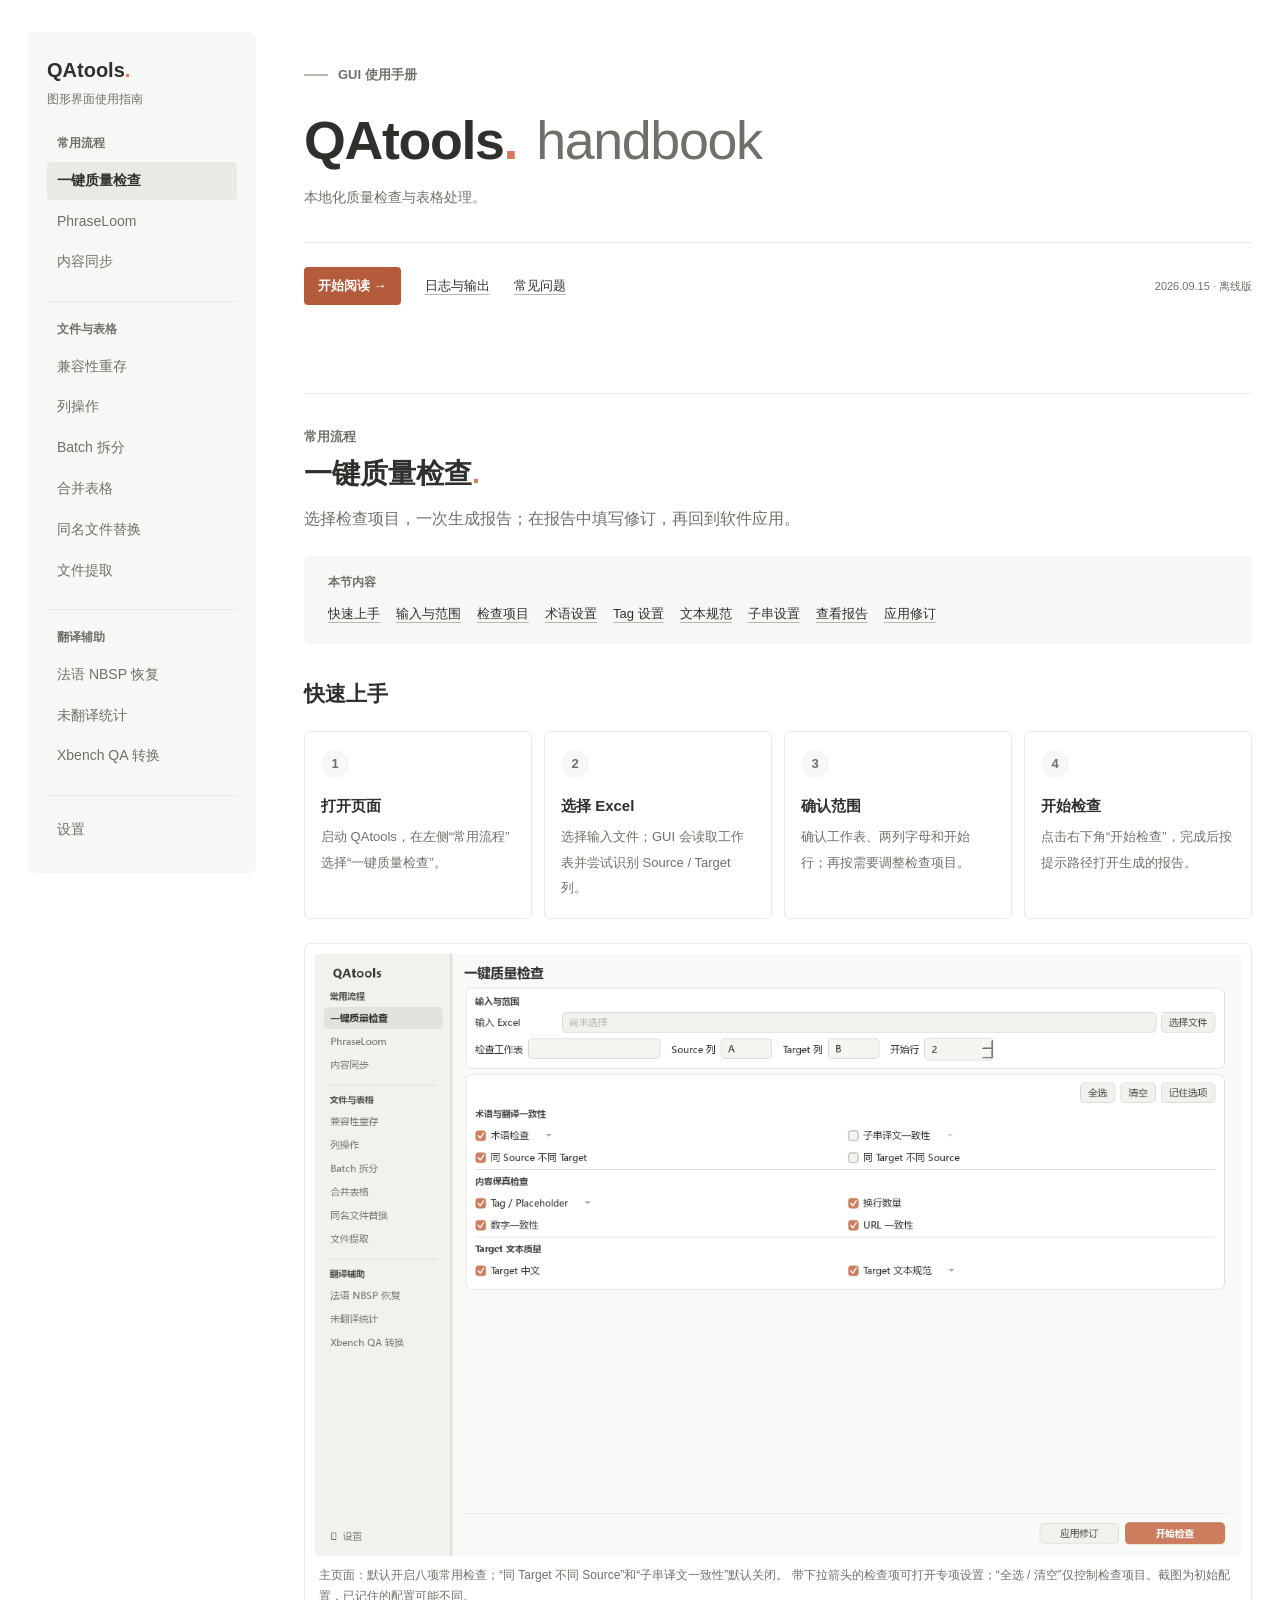
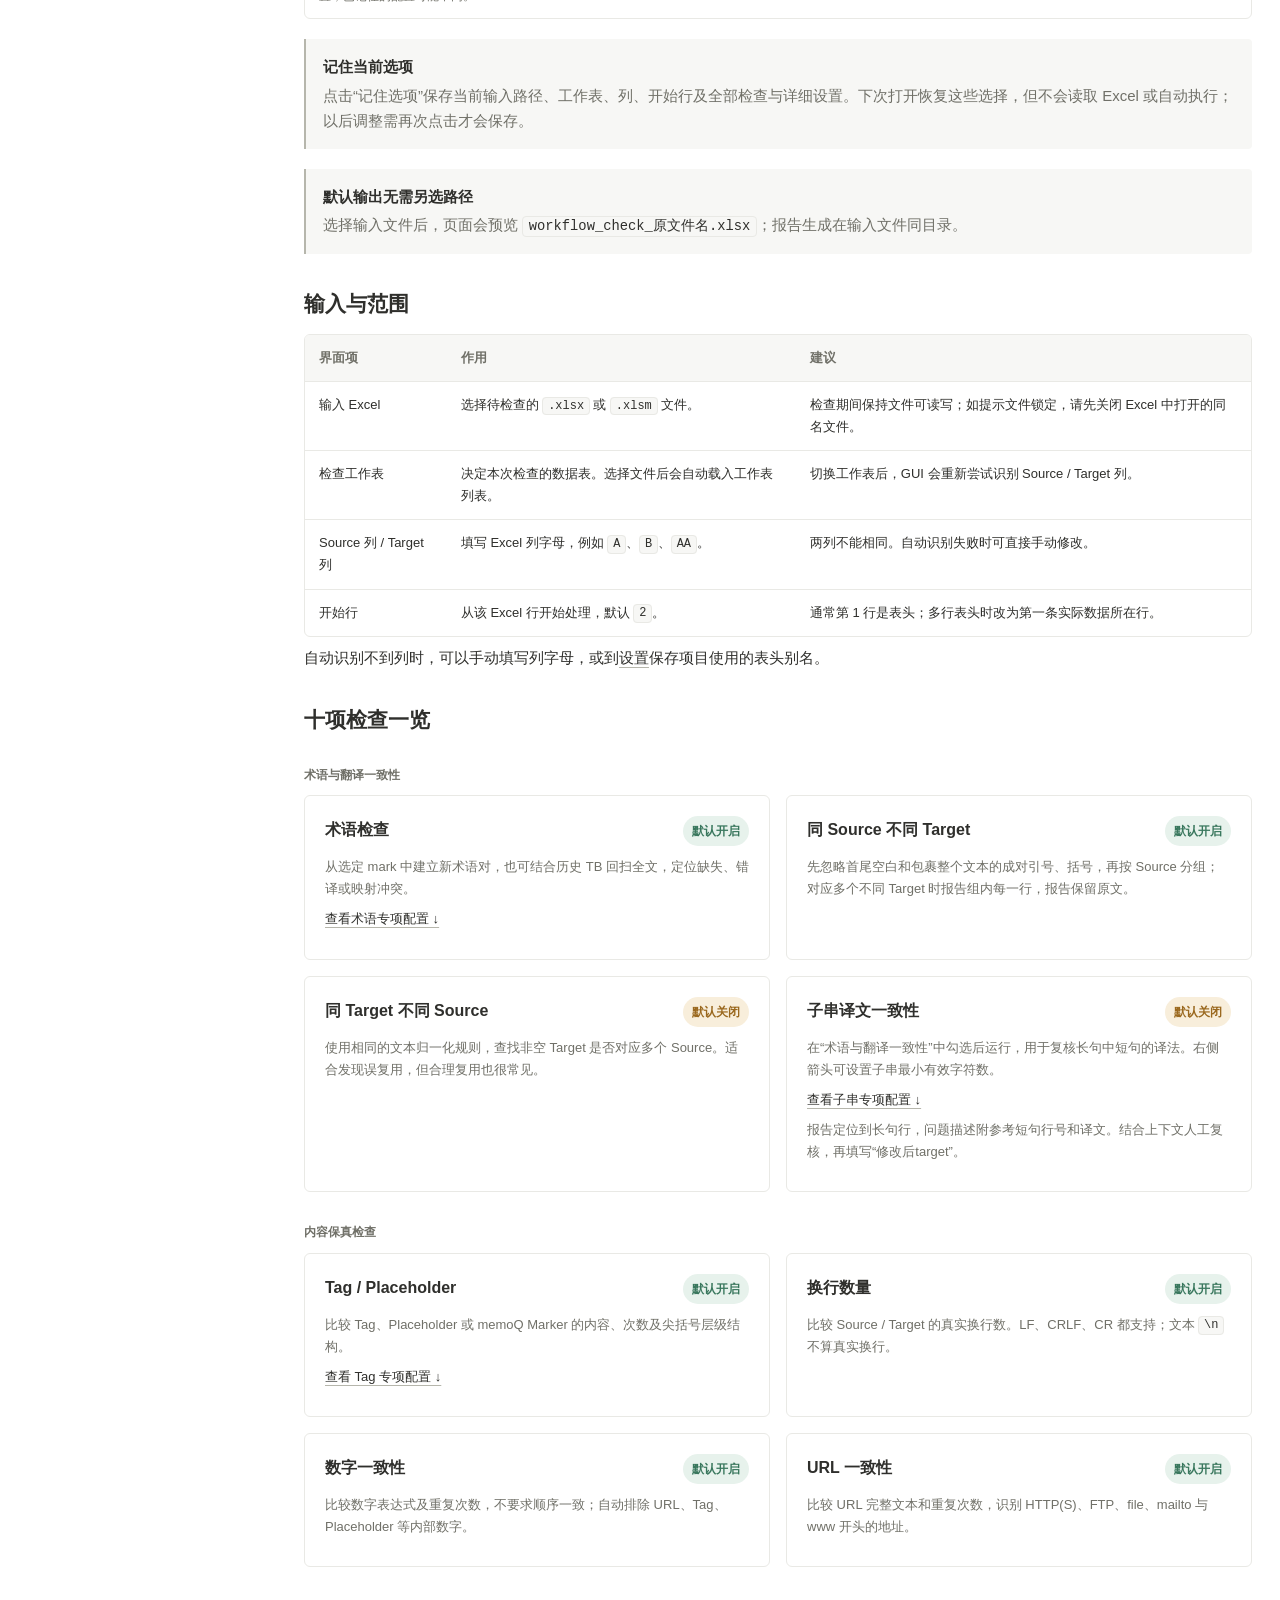
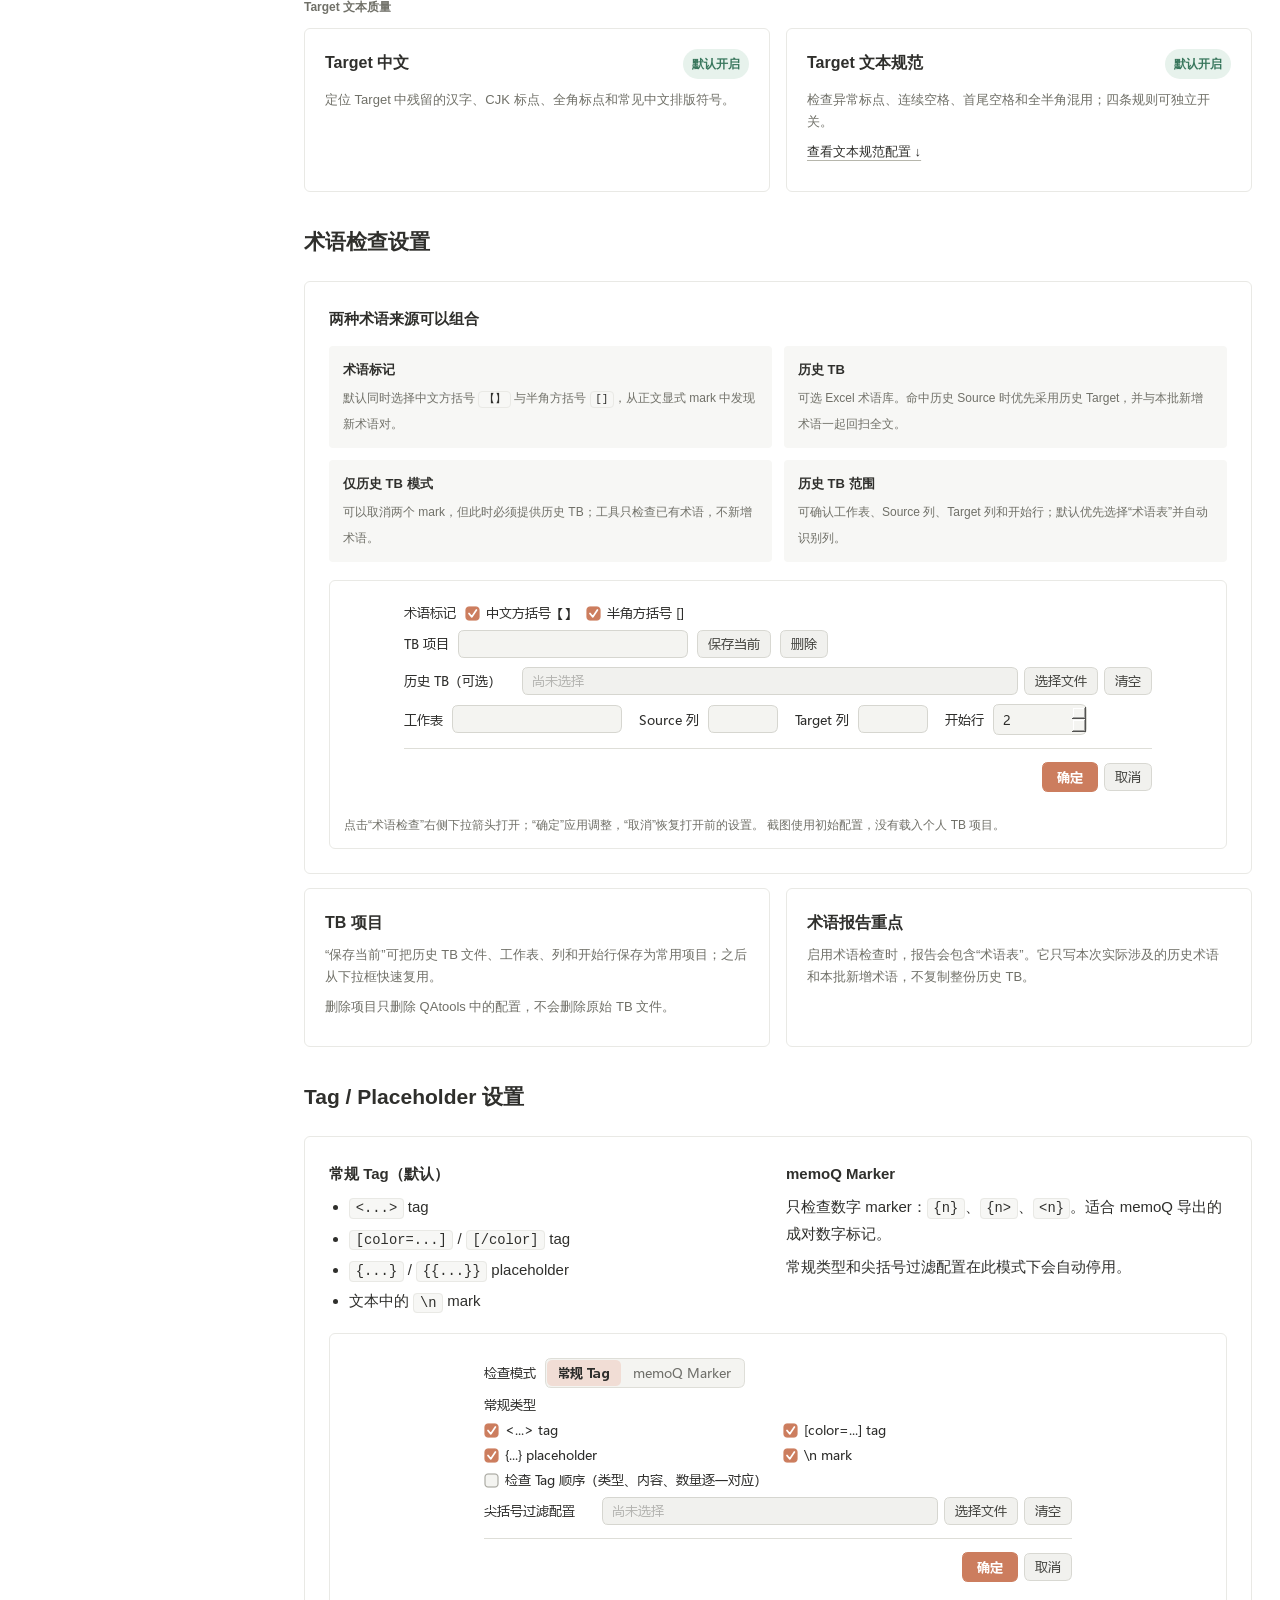
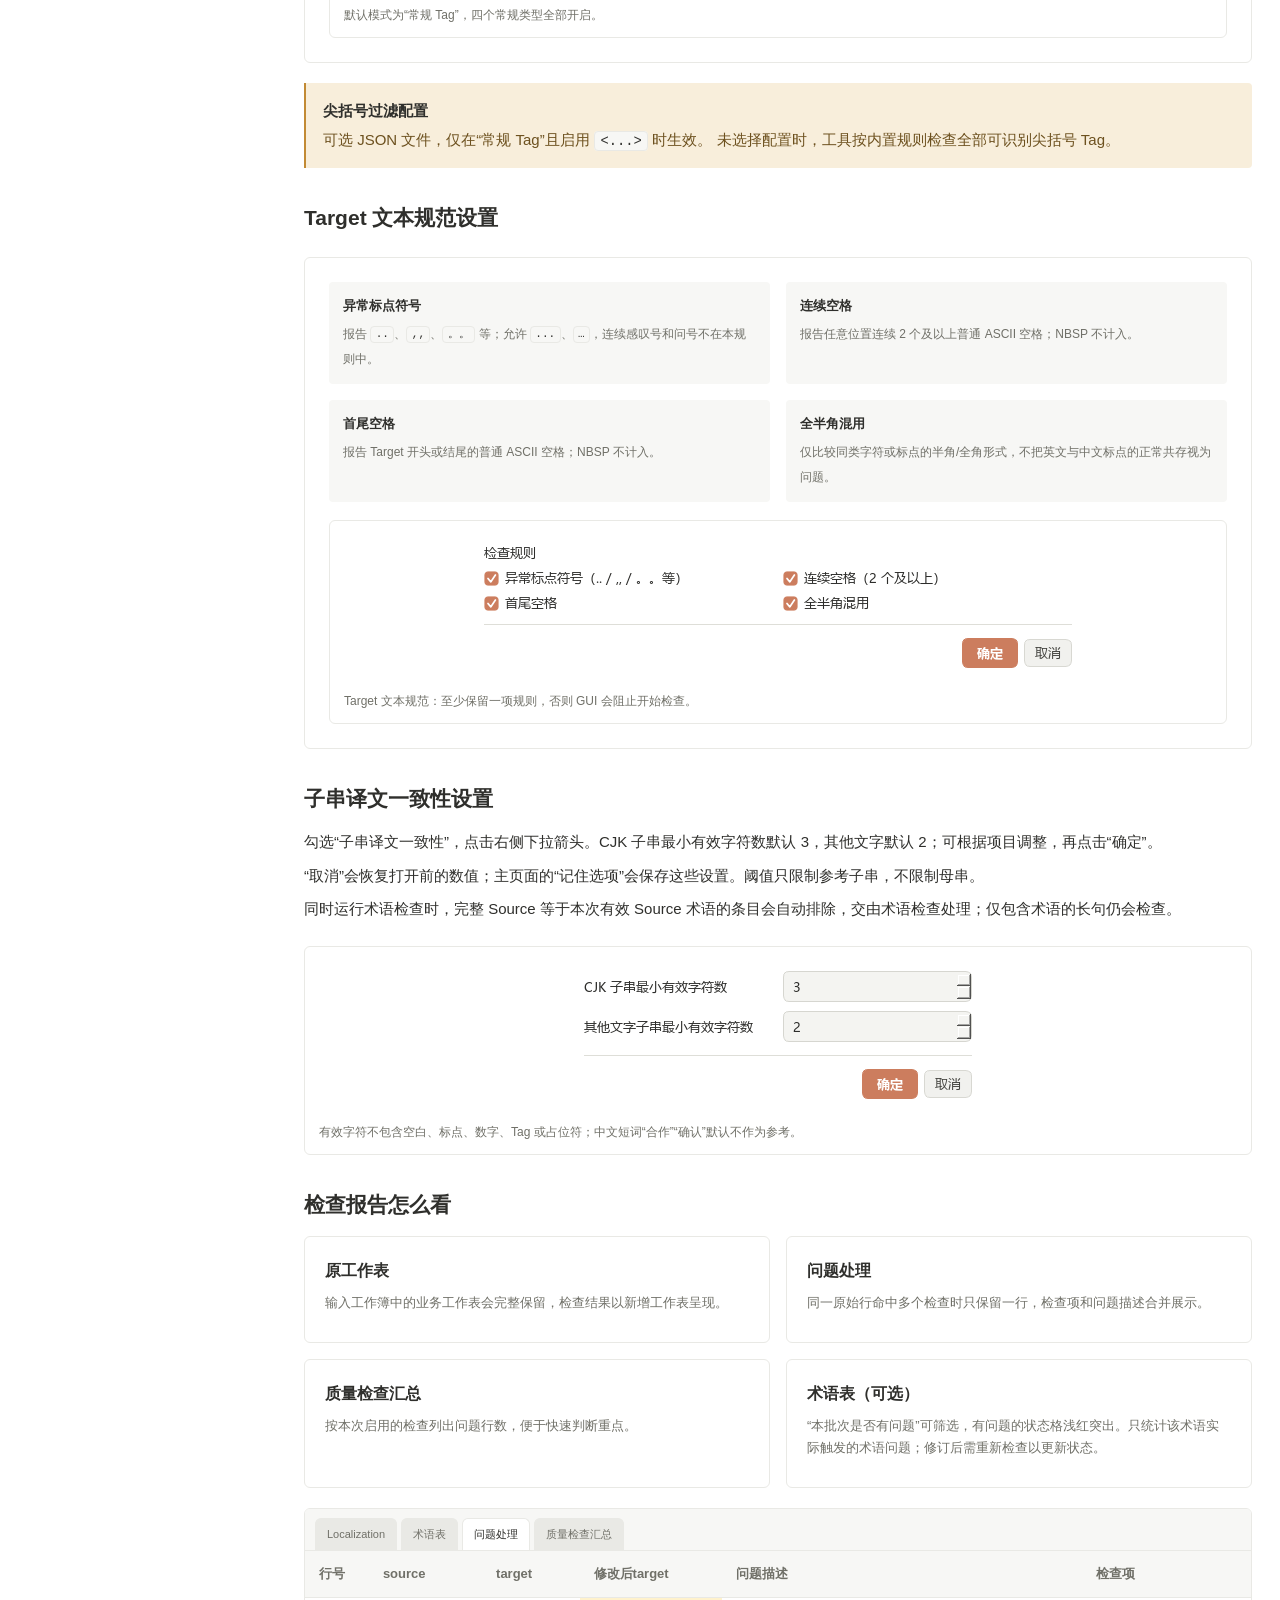
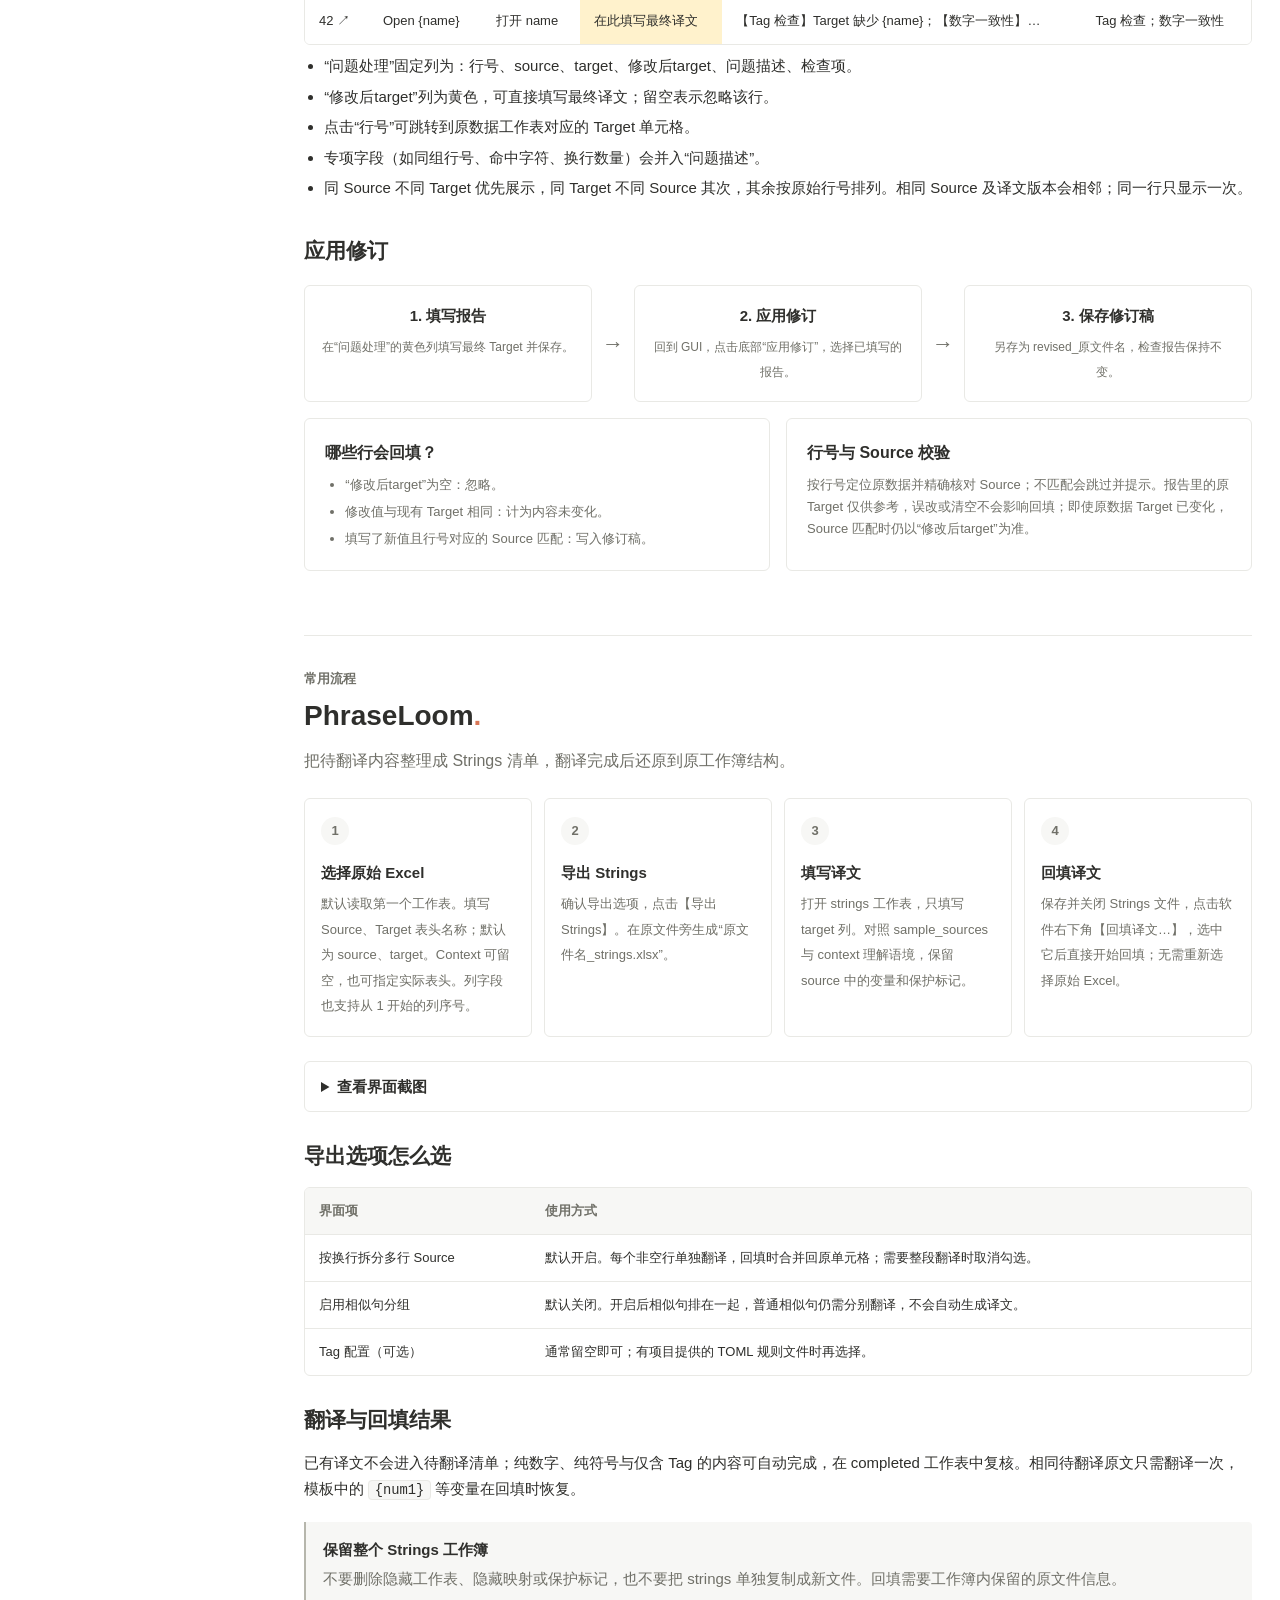
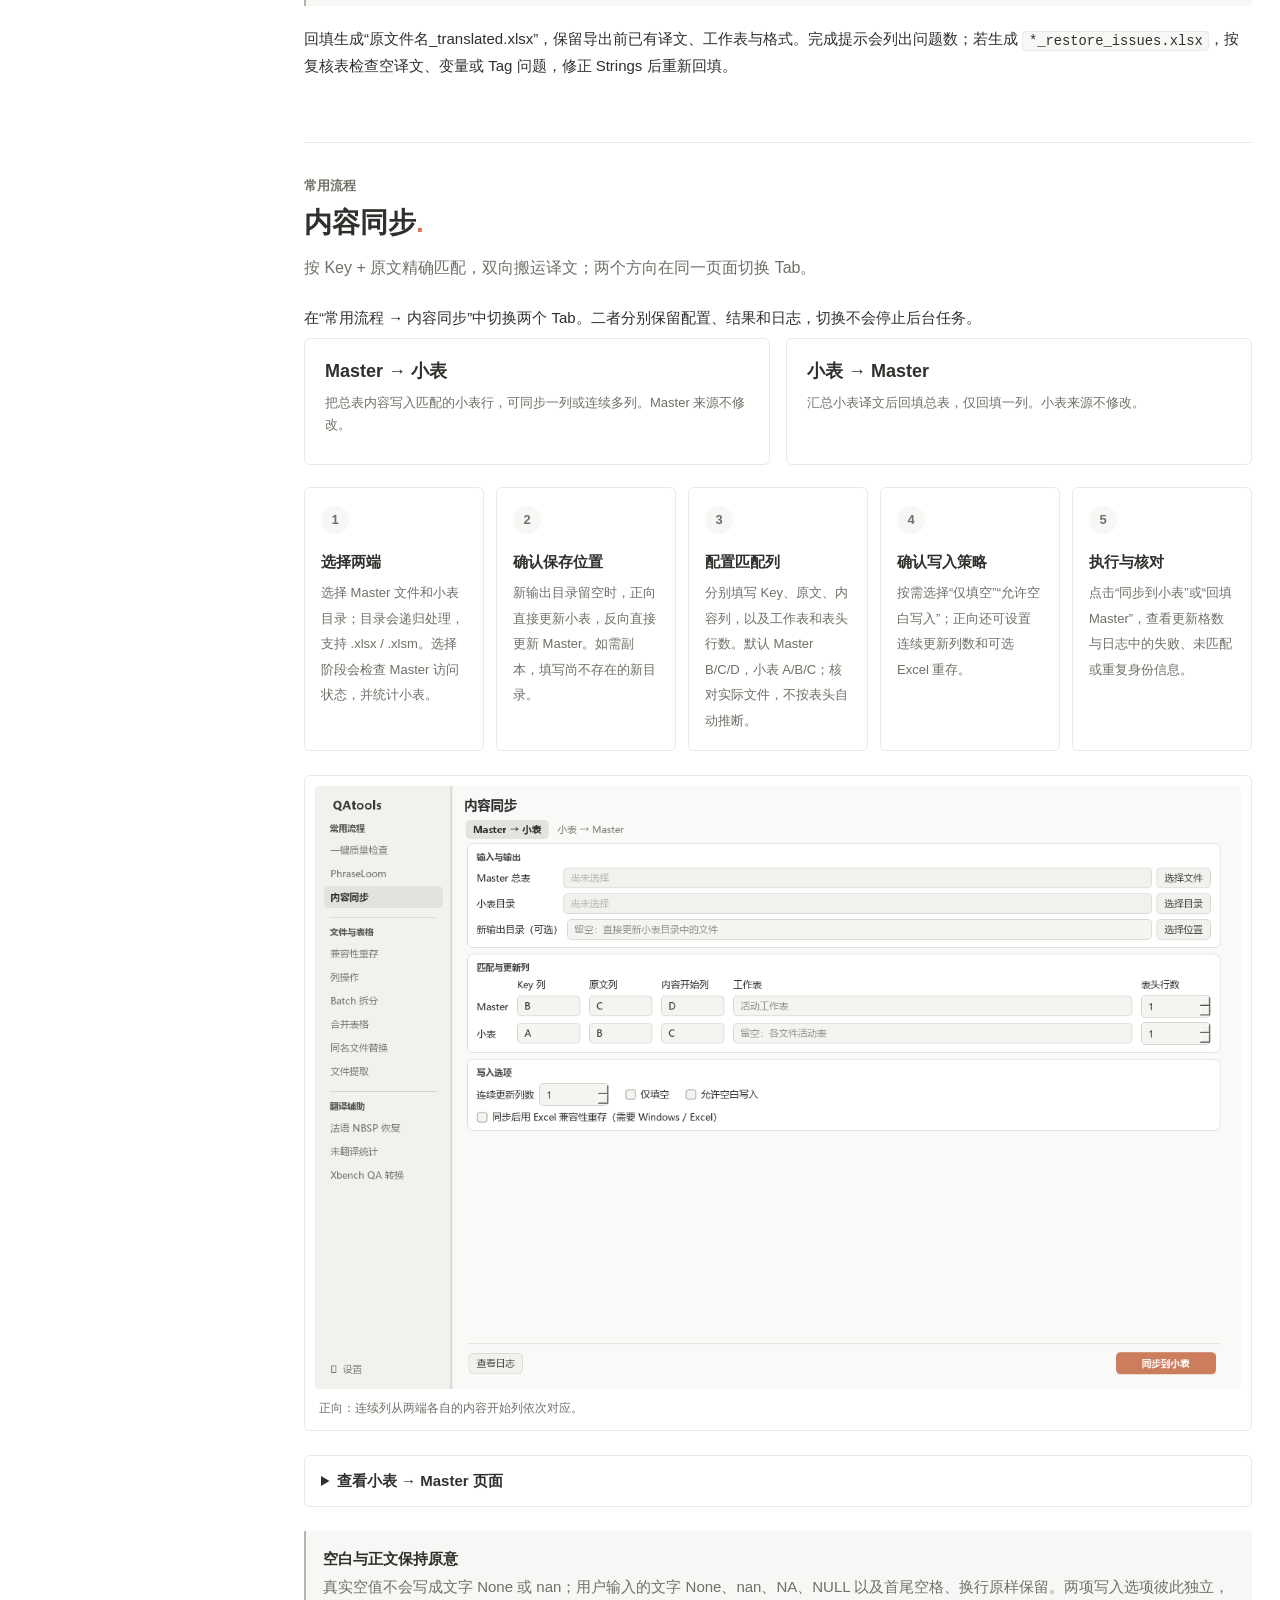
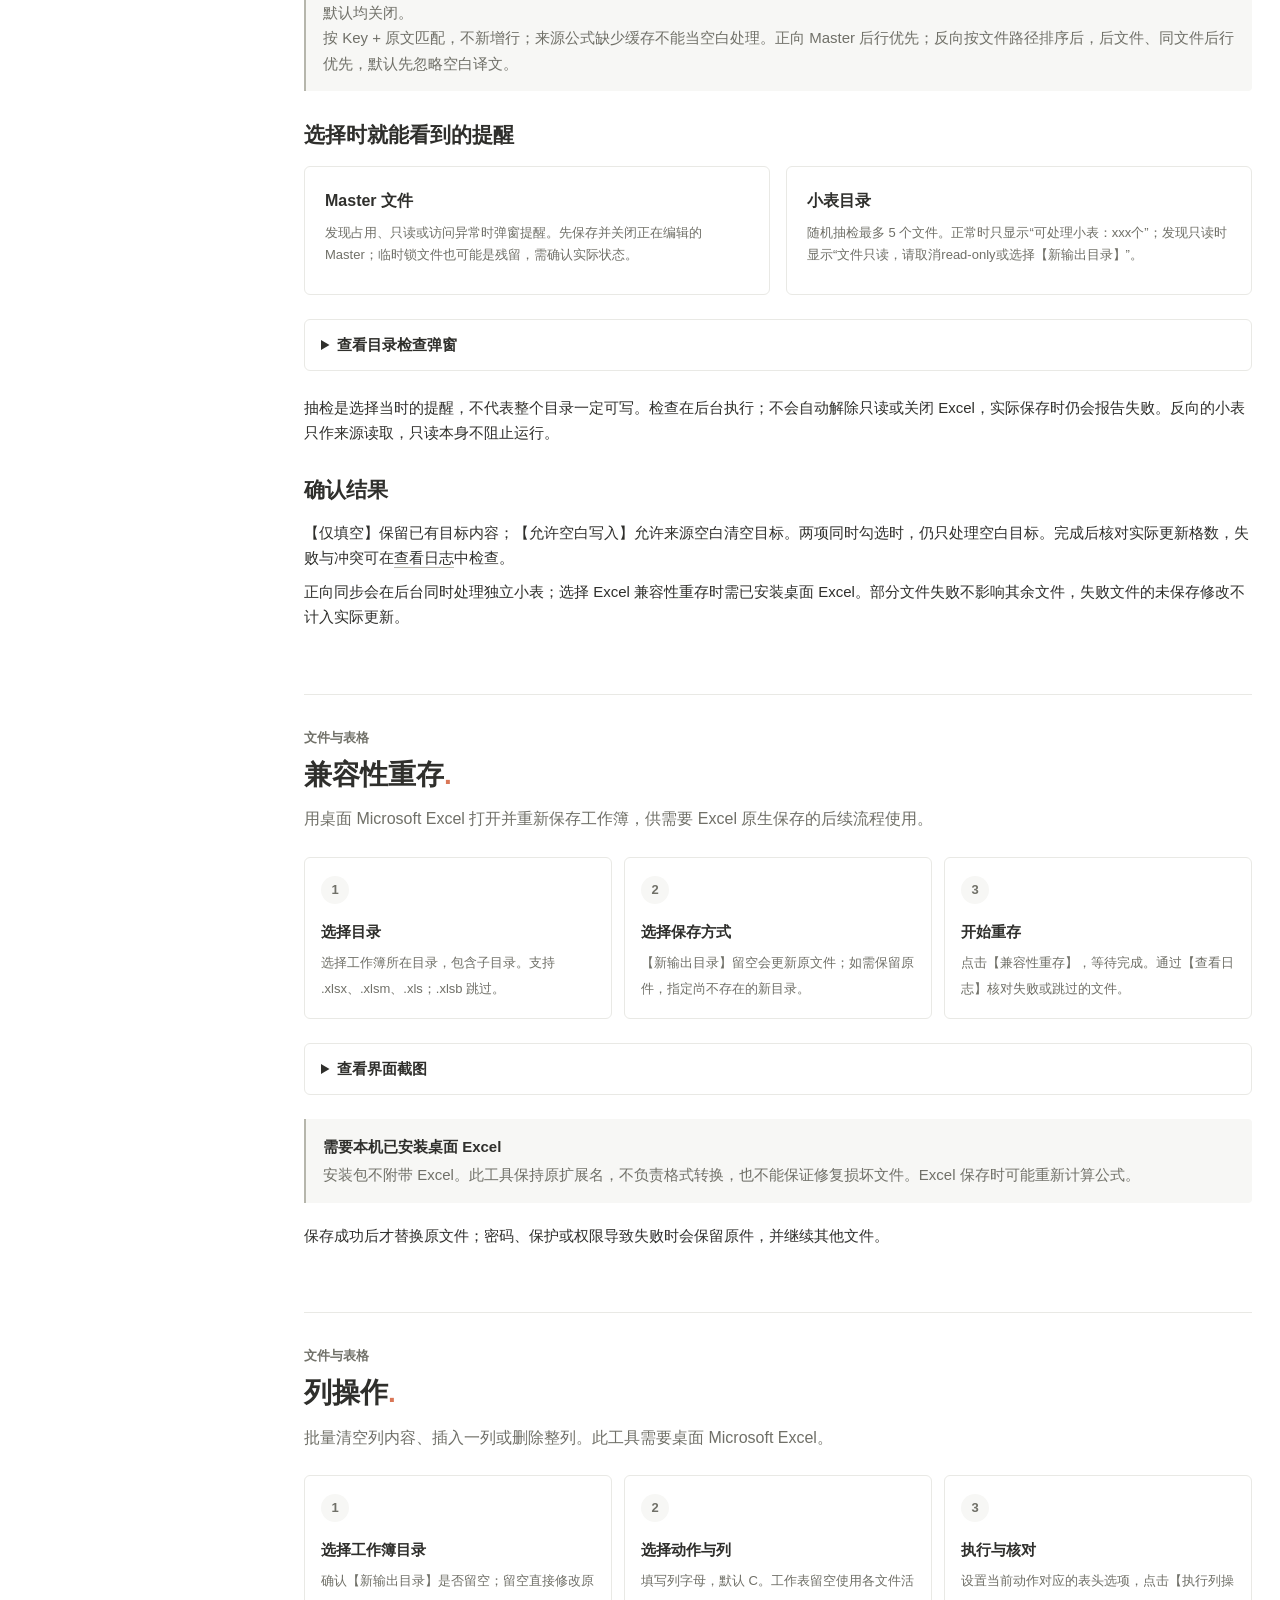
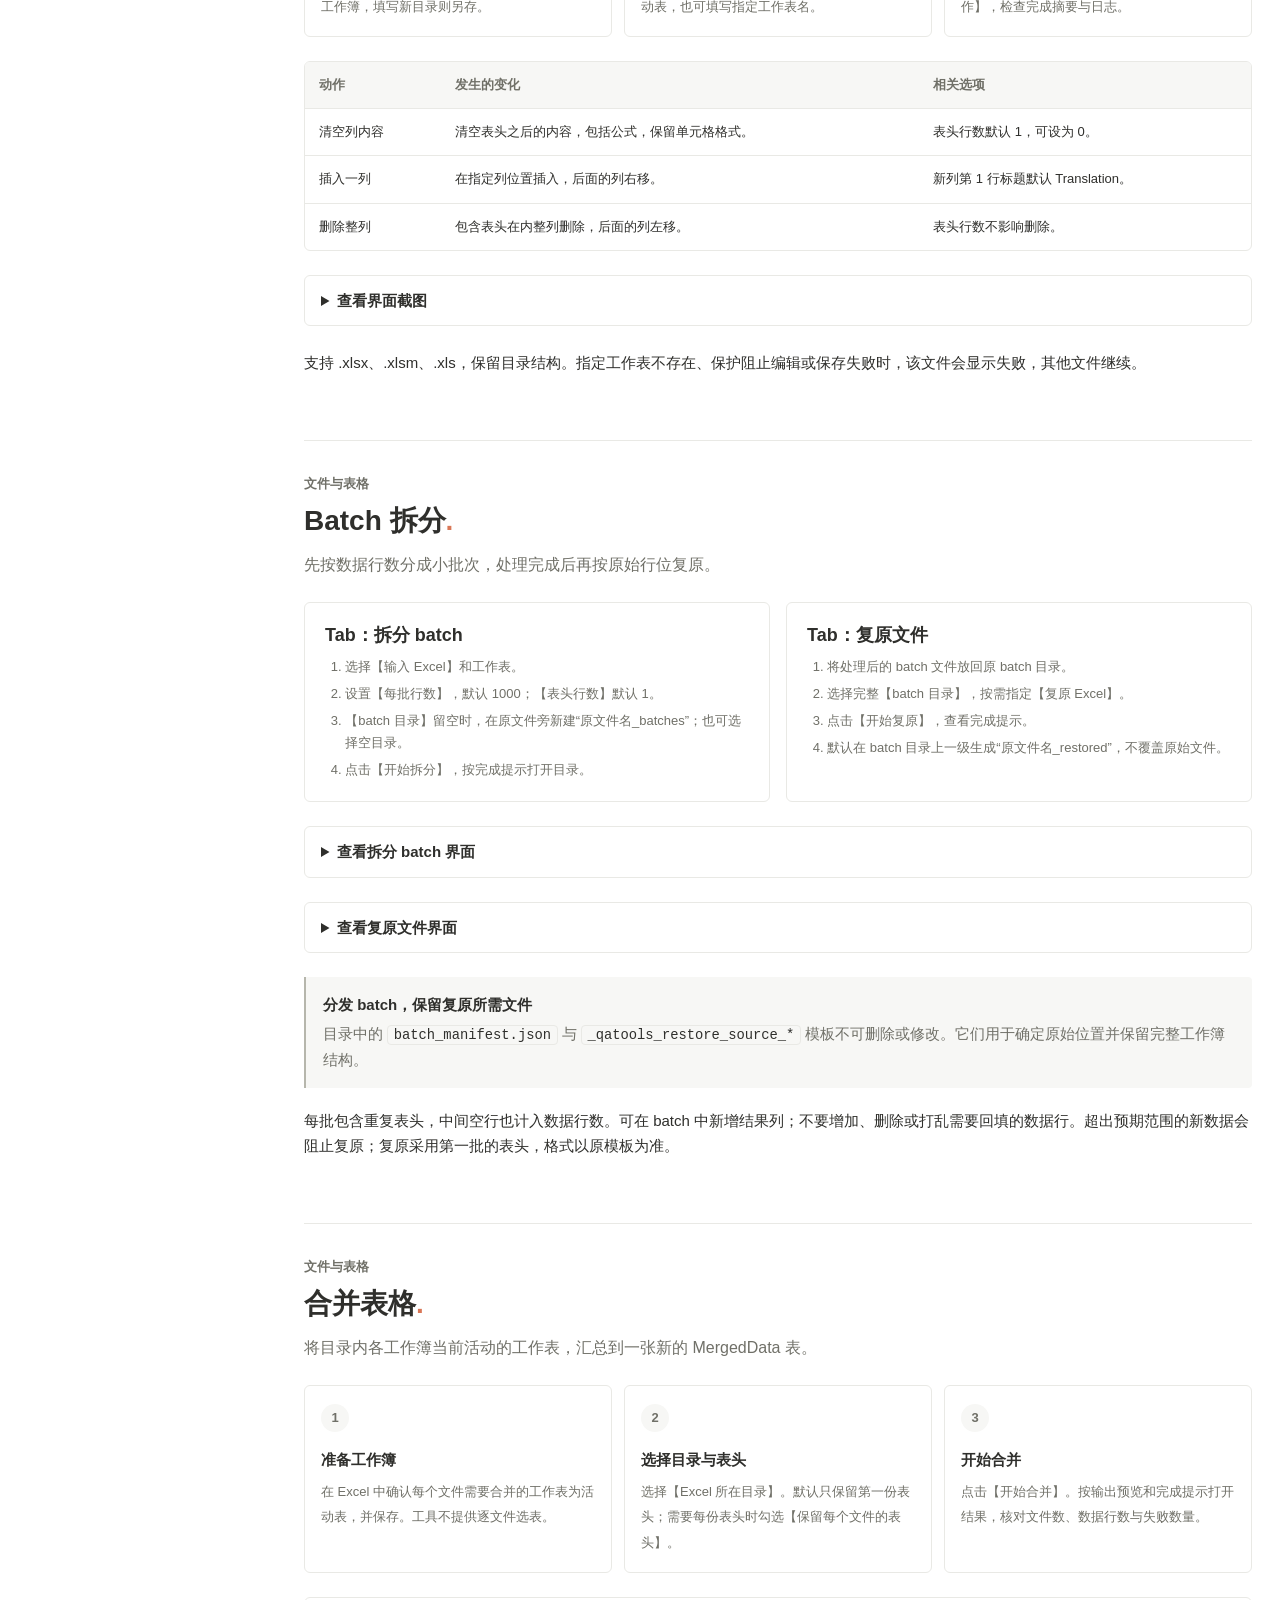
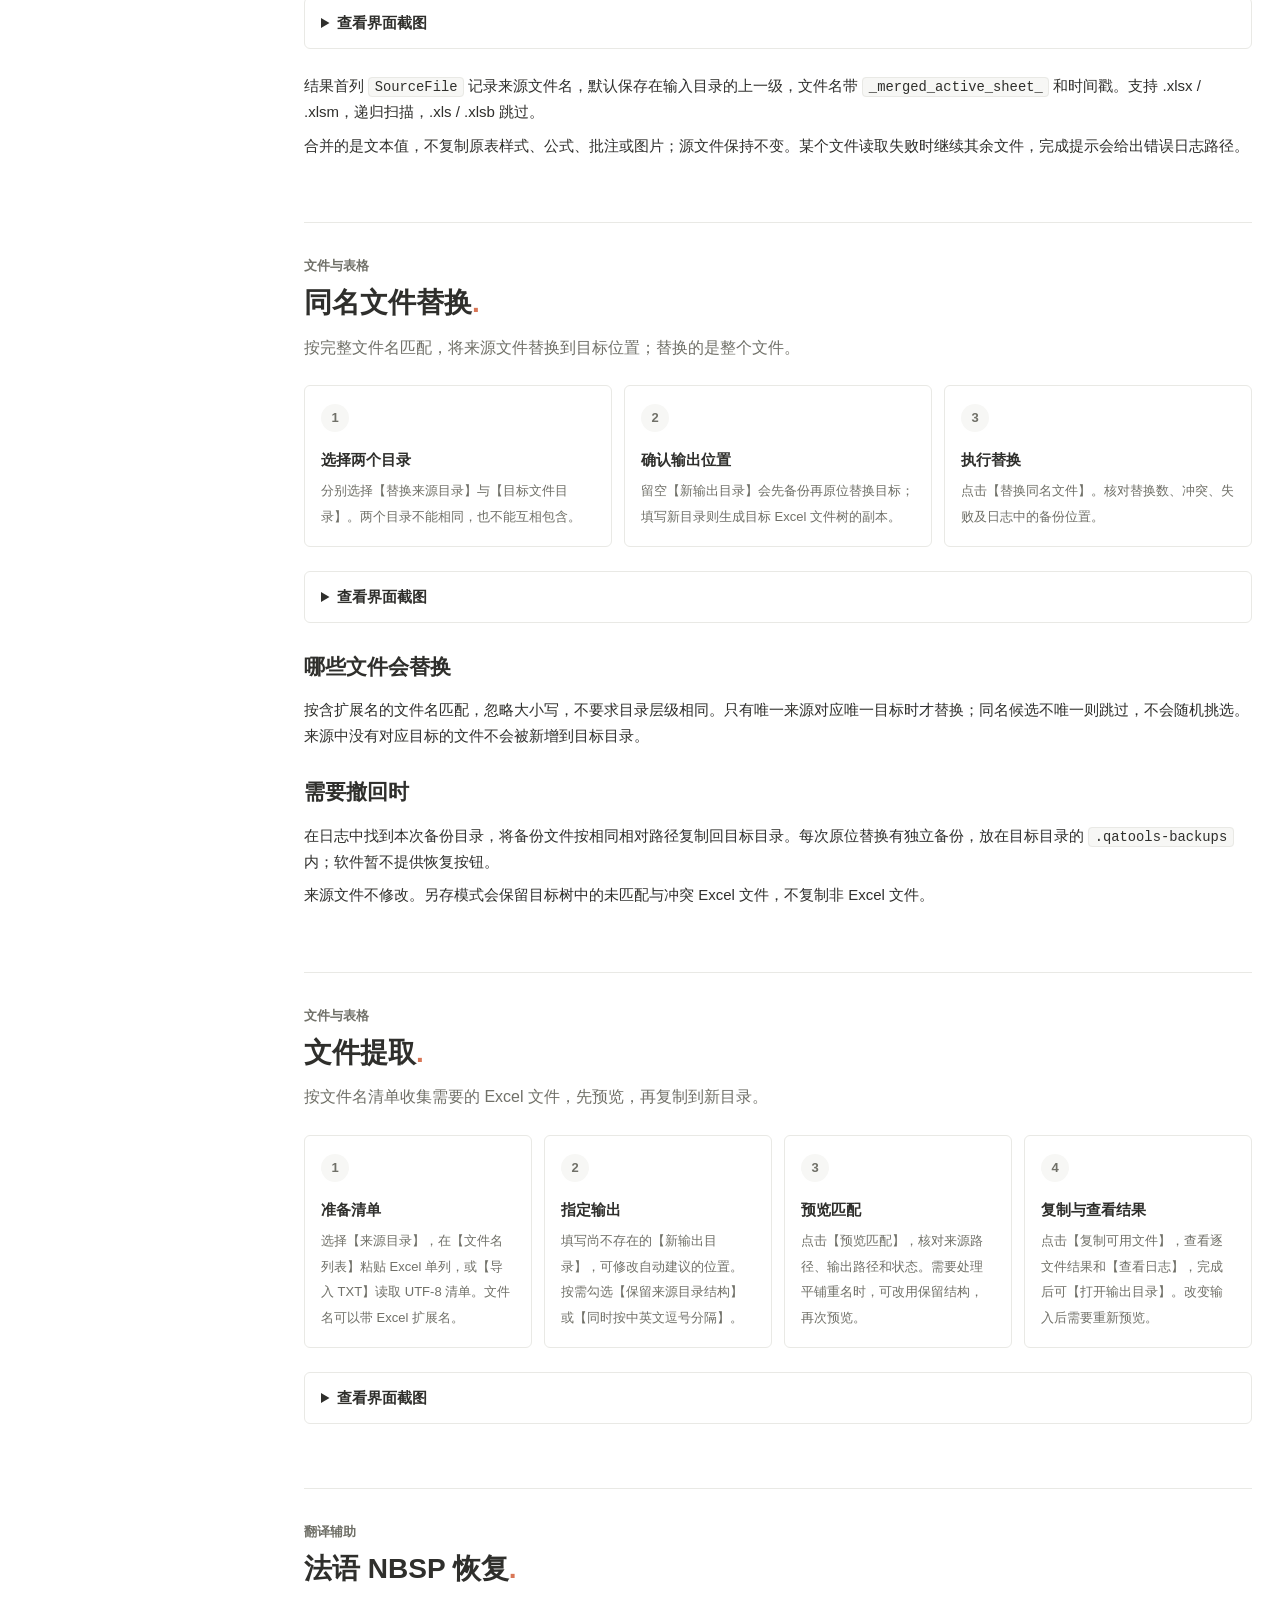
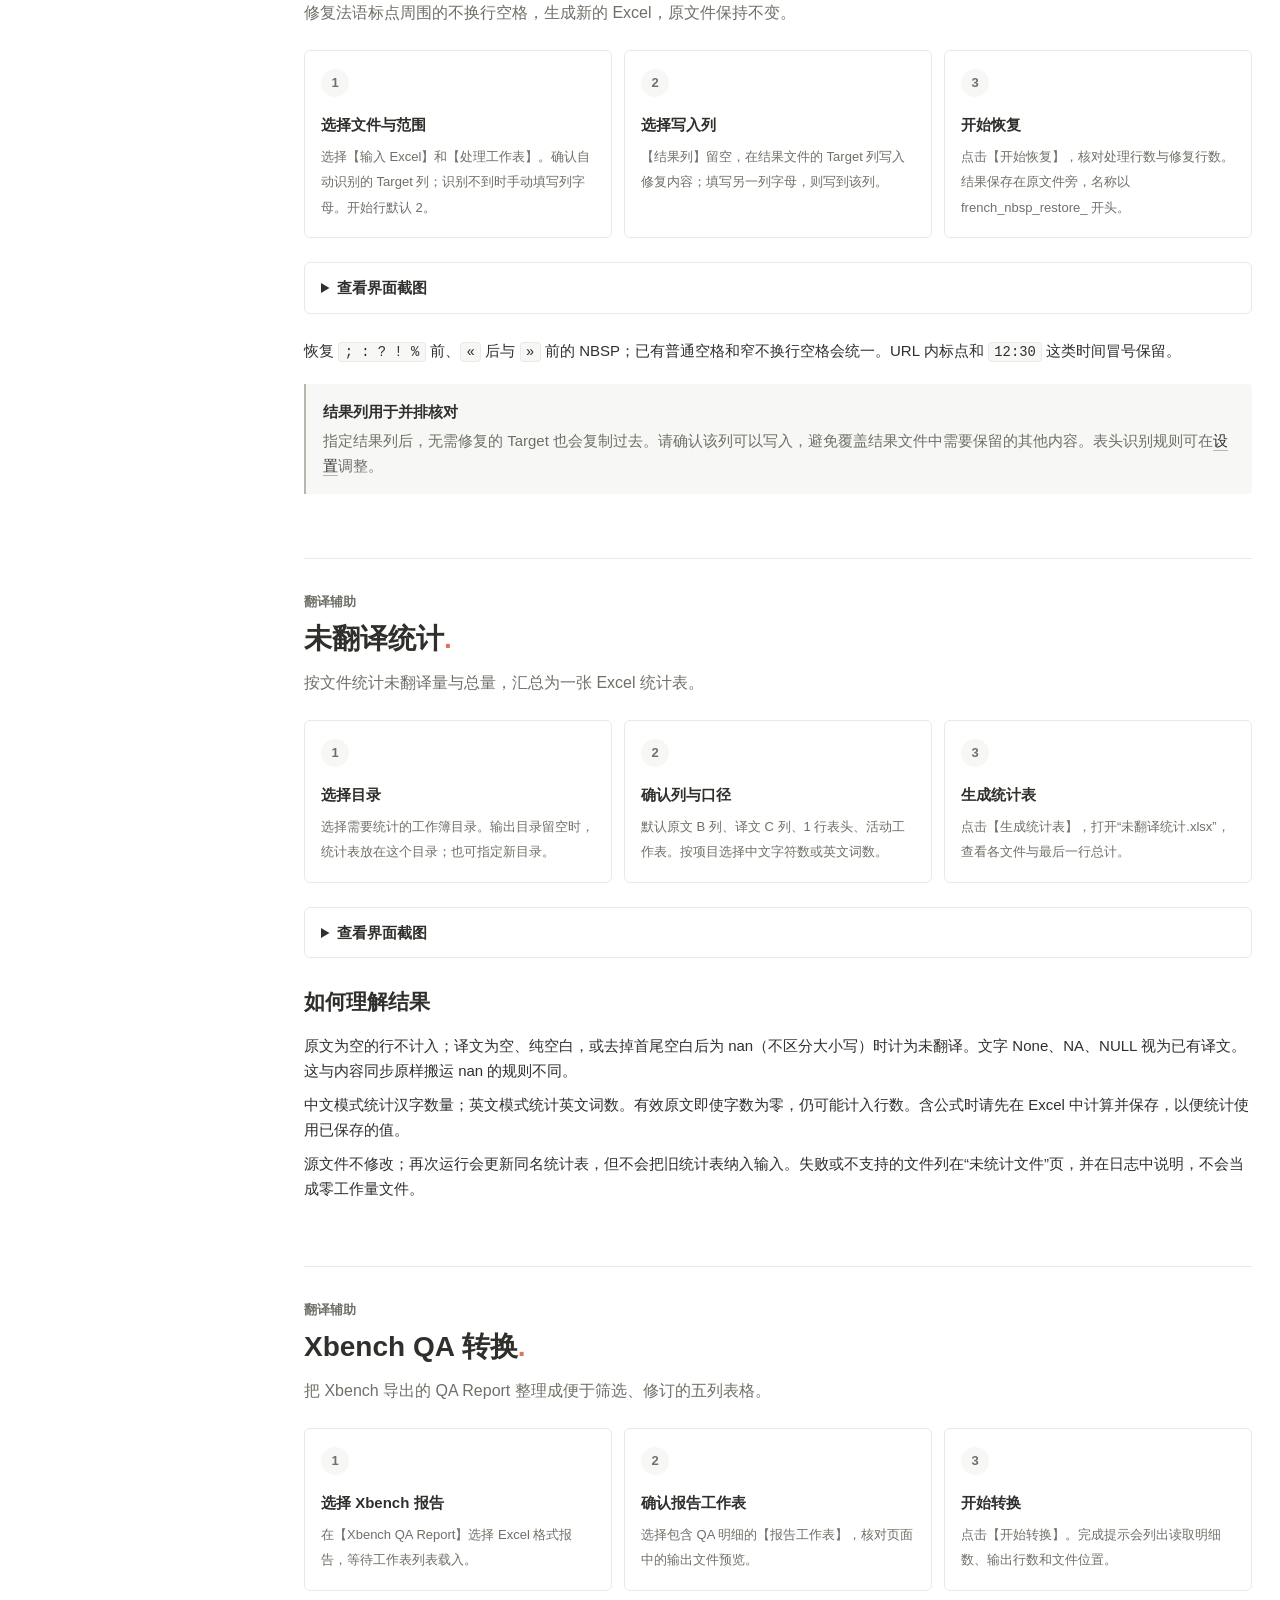
==== commit be068a8c: "style(docs): align handbook with product visual reference" ====
--- a/docs/qa-workflow-guide/index.html
+++ b/docs/qa-workflow-guide/index.html
@@ -5,7 +5,7 @@
     <meta name="viewport" content="width=device-width, initial-scale=1">
     <meta name="color-scheme" content="light">
     <meta name="description" content="QAtools 图形界面使用指南：质量检查、PhraseLoom、内容同步、文件与表格及翻译辅助。">
-    <title>QA tools handbook · GUI 使用手册</title>
+    <title>QAtools handbook · GUI 使用手册</title>
     <link rel="stylesheet" href="guide.css">
     <script src="guide.js" defer></script>
   </head>
@@ -13,7 +13,7 @@
     <a class="skip-link" href="#main-content">跳到正文</a>
     <div class="layout">
       <aside class="sidebar" aria-label="工具导航">
-        <a class="brand" href="#main-content">QAtools<small>图形界面使用指南</small></a>
+        <a class="brand" href="#main-content">QAtools<span class="brand-dot" aria-hidden="true">.</span><small>图形界面使用指南</small></a>
         <nav id="tool-navigation" aria-label="与软件一致的工具导航">
           <div class="nav-section">
             <div class="nav-group">常用流程</div>
@@ -42,17 +42,17 @@
       <main id="main-content" tabindex="-1">
         <header class="hero" id="navigation">
           <p class="cover-label">GUI 使用手册</p>
-          <h1 lang="en"><span class="cover-name">QA tools</span> <span class="cover-handbook">handbook</span></h1>
+          <h1 lang="en"><span class="cover-name">QAtools<span class="brand-dot" aria-hidden="true">.</span></span> <span class="cover-handbook">handbook</span></h1>
           <p class="cover-description">本地化质量检查与表格处理。</p>
           <div class="cover-footer">
-            <div class="hero-links"><a href="#workflow">开始阅读 →</a><a href="#operation-logs">日志与输出</a><a href="#troubleshooting">常见问题</a></div>
-            <p class="updated">2026.09.11 · 离线版</p>
+            <div class="hero-links"><a class="primary-link" href="#workflow">开始阅读 →</a><a href="#operation-logs">日志与输出</a><a href="#troubleshooting">常见问题</a></div>
+            <p class="updated">2026.09.15 · 离线版</p>
           </div>
         </header>
         <section class="guide-tool" data-tool="workflow" id="workflow" aria-labelledby="workflow-title">
           <header class="tool-heading">
             <p class="eyebrow">常用流程</p>
-            <h2 id="workflow-title">一键质量检查</h2>
+            <h2 id="workflow-title">一键质量检查<span class="brand-dot" aria-hidden="true">.</span></h2>
             <p class="tool-intro">选择检查项目，一次生成报告；在报告中填写修订，再回到软件应用。</p>
           </header>
           <nav class="local-toc" aria-label="一键质量检查正文目录"><strong>本节内容</strong><a href="#quick-start">快速上手</a><a href="#input">输入与范围</a><a href="#checks">检查项目</a><a href="#term-settings">术语设置</a><a href="#tag-settings">Tag 设置</a><a href="#target-settings">文本规范</a><a href="#substring-settings">子串设置</a><a href="#report">查看报告</a><a href="#revision">应用修订</a></nav>
@@ -365,7 +365,7 @@
         <section class="guide-tool" data-tool="phraseloom" id="phraseloom" aria-labelledby="phraseloom-title">
           <header class="tool-heading">
             <p class="eyebrow">常用流程</p>
-            <h2 id="phraseloom-title">PhraseLoom</h2>
+            <h2 id="phraseloom-title">PhraseLoom<span class="brand-dot" aria-hidden="true">.</span></h2>
             <p class="tool-intro">把待翻译内容整理成 Strings 清单，翻译完成后还原到原工作簿结构。</p>
           </header>
           <ol class="steps">
@@ -417,7 +417,7 @@
         <section class="guide-tool" data-tool="content_sync" id="content-sync" aria-labelledby="content-sync-title">
           <header class="tool-heading">
             <p class="eyebrow">常用流程</p>
-            <h2 id="content-sync-title">内容同步</h2>
+            <h2 id="content-sync-title">内容同步<span class="brand-dot" aria-hidden="true">.</span></h2>
             <p class="tool-intro">按 Key + 原文精确匹配，双向搬运译文；两个方向在同一页面切换 Tab。</p>
           </header>
           <p>在“常用流程 → 内容同步”中切换两个 Tab。二者分别保留配置、结果和日志，切换不会停止后台任务。</p>
@@ -486,7 +486,7 @@
         <section class="guide-tool" data-tool="compatibility" id="compatibility" aria-labelledby="compatibility-title">
           <header class="tool-heading">
             <p class="eyebrow">文件与表格</p>
-            <h2 id="compatibility-title">兼容性重存</h2>
+            <h2 id="compatibility-title">兼容性重存<span class="brand-dot" aria-hidden="true">.</span></h2>
             <p class="tool-intro">用桌面 Microsoft Excel 打开并重新保存工作簿，供需要 Excel 原生保存的后续流程使用。</p>
           </header>
           <ol class="steps">
@@ -510,7 +510,7 @@
         <section class="guide-tool" data-tool="column_tools" id="columns" aria-labelledby="columns-title">
           <header class="tool-heading">
             <p class="eyebrow">文件与表格</p>
-            <h2 id="columns-title">列操作</h2>
+            <h2 id="columns-title">列操作<span class="brand-dot" aria-hidden="true">.</span></h2>
             <p class="tool-intro">批量清空列内容、插入一列或删除整列。此工具需要桌面 Microsoft Excel。</p>
           </header>
           <ol class="steps">
@@ -558,7 +558,7 @@
         <section class="guide-tool" data-tool="excel_batcher" id="excel-batcher" aria-labelledby="excel-batcher-title">
           <header class="tool-heading">
             <p class="eyebrow">文件与表格</p>
-            <h2 id="excel-batcher-title">Batch 拆分</h2>
+            <h2 id="excel-batcher-title">Batch 拆分<span class="brand-dot" aria-hidden="true">.</span></h2>
             <p class="tool-intro">先按数据行数分成小批次，处理完成后再按原始行位复原。</p>
           </header>
           <div class="two-col">
@@ -604,7 +604,7 @@
         <section class="guide-tool" data-tool="excel_merger" id="excel-merger" aria-labelledby="excel-merger-title">
           <header class="tool-heading">
             <p class="eyebrow">文件与表格</p>
-            <h2 id="excel-merger-title">合并表格</h2>
+            <h2 id="excel-merger-title">合并表格<span class="brand-dot" aria-hidden="true">.</span></h2>
             <p class="tool-intro">将目录内各工作簿当前活动的工作表，汇总到一张新的 MergedData 表。</p>
           </header>
           <ol class="steps">
@@ -625,7 +625,7 @@
         <section class="guide-tool" data-tool="deep_replace" id="deep-replace" aria-labelledby="deep-replace-title">
           <header class="tool-heading">
             <p class="eyebrow">文件与表格</p>
-            <h2 id="deep-replace-title">同名文件替换</h2>
+            <h2 id="deep-replace-title">同名文件替换<span class="brand-dot" aria-hidden="true">.</span></h2>
             <p class="tool-intro">按完整文件名匹配，将来源文件替换到目标位置；替换的是整个文件。</p>
           </header>
           <ol class="steps">
@@ -649,7 +649,7 @@
         <section class="guide-tool" data-tool="file_collector" id="file-collector" aria-labelledby="file-collector-title">
           <header class="tool-heading">
             <p class="eyebrow">文件与表格</p>
-            <h2 id="file-collector-title">文件提取</h2>
+            <h2 id="file-collector-title">文件提取<span class="brand-dot" aria-hidden="true">.</span></h2>
             <p class="tool-intro">按文件名清单收集需要的 Excel 文件，先预览，再复制到新目录。</p>
           </header>
           <ol class="steps">
@@ -669,7 +669,7 @@
         <section class="guide-tool" data-tool="french_nbsp" id="french-nbsp" aria-labelledby="french-nbsp-title">
           <header class="tool-heading">
             <p class="eyebrow">翻译辅助</p>
-            <h2 id="french-nbsp-title">法语 NBSP 恢复</h2>
+            <h2 id="french-nbsp-title">法语 NBSP 恢复<span class="brand-dot" aria-hidden="true">.</span></h2>
             <p class="tool-intro">修复法语标点周围的不换行空格，生成新的 Excel，原文件保持不变。</p>
           </header>
           <ol class="steps">
@@ -693,7 +693,7 @@
         <section class="guide-tool" data-tool="untranslated_stats" id="untranslated-stats" aria-labelledby="untranslated-stats-title">
           <header class="tool-heading">
             <p class="eyebrow">翻译辅助</p>
-            <h2 id="untranslated-stats-title">未翻译统计</h2>
+            <h2 id="untranslated-stats-title">未翻译统计<span class="brand-dot" aria-hidden="true">.</span></h2>
             <p class="tool-intro">按文件统计未翻译量与总量，汇总为一张 Excel 统计表。</p>
           </header>
           <ol class="steps">
@@ -716,7 +716,7 @@
         <section class="guide-tool" data-tool="xbench_report" id="xbench-report" aria-labelledby="xbench-report-title">
           <header class="tool-heading">
             <p class="eyebrow">翻译辅助</p>
-            <h2 id="xbench-report-title">Xbench QA 转换</h2>
+            <h2 id="xbench-report-title">Xbench QA 转换<span class="brand-dot" aria-hidden="true">.</span></h2>
             <p class="tool-intro">把 Xbench 导出的 QA Report 整理成便于筛选、修订的五列表格。</p>
           </header>
           <ol class="steps">
@@ -737,7 +737,7 @@
         <section class="guide-tool" data-tool="settings" id="settings" aria-labelledby="settings-title">
           <header class="tool-heading">
             <p class="eyebrow">侧栏底部</p>
-            <h2 id="settings-title">设置</h2>
+            <h2 id="settings-title">设置<span class="brand-dot" aria-hidden="true">.</span></h2>
             <p class="tool-intro">为项目使用的 Source / Target 表头建立别名，减少每次选择文件后的手动配置。</p>
           </header>
           <ol class="steps">
--- a/docs/qa-workflow-guide/guide.css
+++ b/docs/qa-workflow-guide/guide.css
@@ -1,20 +1,24 @@
 :root {
-  --paper: #fbfbf9;
+  --paper: #ffffff;
   --surface: #ffffff;
-  --surface-soft: #f4f4f0;
-  --ink: #292927;
-  --muted: #6d6d68;
-  --line: #dfdfd9;
-  --accent: #c97858;
-  --accent-soft: #f5e7e0;
+  --surface-soft: #f7f7f5;
+  --ink: #2f2f2c;
+  --muted: #707068;
+  --line: #e9e9e5;
+  --link-line: #b6b6ac;
+  --focus: #96968c;
+  --selection: #e9e9e5;
+  --accent: #d97757;
+  --primary: #b45b3c;
+  --primary-hover: #a65034;
+  --primary-pressed: #91442c;
   --green: #39775d;
   --green-soft: #e7f2ec;
   --amber: #9a681e;
   --amber-soft: #f8eedb;
   --red: #a54a43;
   --red-soft: #f8e8e6;
-  --shadow: 0 16px 44px rgba(43, 42, 37, 0.08);
-  --radius: 14px;
+  --radius: 6px;
 }
 
 * { box-sizing: border-box; }
@@ -28,17 +32,18 @@
   margin: 0;
   color: var(--ink);
   background: var(--paper);
-  font-family: "Microsoft YaHei UI", "Noto Sans SC", "PingFang SC",
-    "Segoe UI", sans-serif;
+  font-family: "Inter", "Segoe UI", "Microsoft YaHei UI", "PingFang SC",
+    "Noto Sans SC", sans-serif;
   font-size: 15px;
-  line-height: 1.72;
-}
-
-a { color: #92533d; }
-a:hover { color: var(--accent); }
+  line-height: 1.7;
+}
+
+a { color: var(--ink); text-decoration-color: var(--link-line); text-underline-offset: 4px; }
+a:hover { text-decoration-color: var(--ink); }
+.brand-dot { color: var(--accent); }
 .updated { color: var(--muted); font-size: 13px; }
-.screenshot-detail { margin: 20px 0; border: 1px solid var(--line); border-radius: 10px; background: var(--surface); }
-.screenshot-detail > summary { cursor: pointer; color: #92533d; padding: 12px 16px; font-weight: 600; }
+.screenshot-detail { margin: 24px 0; border: 1px solid var(--line); border-radius: var(--radius); background: var(--surface); }
+.screenshot-detail > summary { cursor: pointer; color: var(--ink); padding: 12px 16px; font-weight: 600; }
 .screenshot-detail .shot { margin: 0 12px 12px; box-shadow: none; }
 .screenshot-detail > .two-col { padding: 4px 12px 12px; }
 .compact-shot { max-width: 760px; }
@@ -47,9 +52,9 @@
 code {
   padding: 0.12em 0.4em;
   border: 1px solid var(--line);
-  border-radius: 5px;
-  color: #71452f;
-  background: #f6f3ef;
+  border-radius: 4px;
+  color: var(--ink);
+  background: var(--surface-soft);
   font-family: Consolas, "SFMono-Regular", monospace;
   font-size: 0.92em;
 }
@@ -57,10 +62,10 @@
 .layout {
   display: grid;
   grid-template-columns: 228px minmax(0, 960px);
-  gap: 40px;
+  gap: 48px;
   width: min(1320px, calc(100% - 56px));
   margin: 0 auto;
-  padding: 34px 0 72px;
+  padding: 32px 0 80px;
 }
 
 .sidebar {
@@ -70,19 +75,18 @@
   max-height: calc(100vh - 56px);
   overflow: auto;
   padding: 20px 18px;
-  border: 1px solid var(--line);
-  border-radius: var(--radius);
-  background: var(--surface);
+  border: 1px solid transparent;
+  border-radius: var(--radius);
+  background: var(--surface-soft);
 }
 
 .brand {
   display: block;
   color: var(--ink);
   text-decoration: none;
-  margin-bottom: 18px;
-  font-size: 17px;
-  font-weight: 750;
-  letter-spacing: 0.01em;
+  margin-bottom: 24px;
+  font-size: 20px;
+  font-weight: 600;
 }
 
 .brand small {
@@ -97,54 +101,48 @@
   display: block;
   margin: 3px 0;
   padding: 7px 10px;
-  border-radius: 7px;
-  color: #555550;
+  border-radius: 4px;
+  color: var(--muted);
   text-decoration: none;
   font-size: 14px;
 }
 
 .sidebar nav a:hover {
   color: var(--ink);
-  background: var(--surface-soft);
+  background: #f0f0ed;
 }
 
 .sidebar .nav-group {
   margin: 0 10px 8px;
-  color: #4d4d48;
+  color: var(--muted);
   font-size: 12px;
-  font-weight: 750;
-  letter-spacing: 0.04em;
+  font-weight: 600;
 }
 .nav-section + .nav-section { margin-top: 20px; padding-top: 17px; border-top: 1px solid var(--line); }
 .nav-settings { margin-top: 20px; padding-top: 12px; border-top: 1px solid var(--line); }
-.sidebar nav a[aria-current="location"] { background: var(--accent-soft); color: #85462f; font-weight: 700; box-shadow: inset 3px 0 var(--accent); }
+.sidebar nav a[aria-current="location"] { background: var(--selection); color: var(--ink); font-weight: 600; }
 
 .hero {
-  padding: 34px 36px 24px;
-  border: 1px solid var(--line);
-  border-radius: 14px;
+  padding: 32px 0 24px;
+  border: 0;
   background: var(--surface);
   box-shadow: none;
 }
 
 
 .hero h1 {
-  margin: 22px 0 14px;
-  font-family: "Segoe UI", Arial, sans-serif;
-  font-size: clamp(34px, 4.2vw, 56px);
-  font-weight: 600;
-  line-height: 1.2;
-  letter-spacing: -0.045em;
+  margin: 24px 0 16px;
+  font-size: clamp(36px, 4.2vw, 56px);
+  font-weight: 650;
+  line-height: 1.12;
+  letter-spacing: -0.025em;
 }
 
 .cover-name, .cover-handbook { display: inline-block; }
 .cover-handbook {
   margin-left: 0.1em;
-  color: #92533d;
-  font-family: Georgia, "Times New Roman", serif;
+  color: var(--muted);
   font-weight: 400;
-  font-style: italic;
-  letter-spacing: -0.035em;
 }
 .cover-label {
   display: flex;
@@ -152,21 +150,19 @@
   gap: 10px;
   margin: 0;
   color: var(--muted);
-  font-size: 11px;
-  font-weight: 600;
-  letter-spacing: 0.16em;
+  font-size: 13px;
+  font-weight: 600;
 }
 .cover-label::before {
   content: "";
   width: 24px;
   height: 2px;
-  background: var(--accent);
+  background: var(--link-line);
 }
 .cover-description {
   margin: 0;
   color: var(--muted);
   font-size: 14px;
-  letter-spacing: 0.03em;
 }
 .cover-footer {
   display: flex;
@@ -174,8 +170,8 @@
   align-items: center;
   justify-content: space-between;
   gap: 14px 24px;
-  margin-top: 30px;
-  padding-top: 18px;
+  margin-top: 32px;
+  padding-top: 24px;
   border-top: 1px solid var(--line);
 }
 
@@ -186,27 +182,28 @@
   padding: 5px 9px;
   border-radius: 999px;
   font-size: 12px;
-  font-weight: 650;
+  font-weight: 600;
 }
 
 .status-pill.on { color: var(--green); background: var(--green-soft); }
 .status-pill.off { color: var(--amber); background: var(--amber-soft); }
 
-section { margin-top: 56px; }
+section { margin-top: 48px; }
 section > h2 {
   margin: 0 0 22px;
-  font-size: 27px;
-  line-height: 1.25;
-  letter-spacing: -0.02em;
+  font-size: 28px;
+  font-weight: 600;
+  line-height: 1.3;
 }
 
 h3 {
   margin: 0 0 8px;
   font-size: 18px;
+  font-weight: 600;
   line-height: 1.35;
 }
 
-h4 { margin: 0 0 5px; font-size: 15px; }
+h4 { margin: 0 0 5px; font-size: 15px; font-weight: 600; }
 p { margin: 8px 0; }
 ul, ol { margin: 8px 0 0; padding-left: 1.35em; }
 li + li { margin-top: 5px; }
@@ -227,7 +224,7 @@
   margin: 0;
   padding: 18px 16px;
   border: 1px solid var(--line);
-  border-radius: 12px;
+  border-radius: var(--radius);
   background: var(--surface);
 }
 
@@ -238,11 +235,11 @@
   height: 28px;
   margin-bottom: 15px;
   border-radius: 50%;
-  color: #fff;
-  background: var(--accent);
+  color: var(--muted);
+  background: var(--surface-soft);
   content: counter(guide-step);
   font-size: 13px;
-  font-weight: 750;
+  font-weight: 600;
 }
 
 .steps strong { display: block; margin-bottom: 5px; }
@@ -252,9 +249,9 @@
   margin: 24px 0 0;
   padding: 10px;
   border: 1px solid var(--line);
-  border-radius: 14px;
-  background: var(--surface);
-  box-shadow: 0 10px 32px rgba(43, 42, 37, 0.06);
+  border-radius: var(--radius);
+  background: var(--surface);
+  box-shadow: none;
 }
 
 .shot img {
@@ -263,7 +260,7 @@
   max-width: 100%;
   height: auto;
   margin-inline: auto;
-  border-radius: 8px;
+  border-radius: 4px;
 }
 
 figcaption {
@@ -275,20 +272,20 @@
 .callout {
   margin: 20px 0;
   padding: 15px 17px;
-  border-left: 4px solid var(--accent);
-  border-radius: 4px 10px 10px 4px;
-  background: var(--accent-soft);
+  border-left: 2px solid var(--link-line);
+  border-radius: 0 4px 4px 0;
+  background: var(--surface-soft);
 }
 
 .callout strong { display: block; margin-bottom: 3px; }
-.callout p { margin: 0; color: #67493c; }
+.callout p { margin: 0; color: var(--muted); }
 .callout.warn { border-color: #c28a34; background: var(--amber-soft); }
 .callout.warn p { color: #6d511f; }
 
 .table-wrap {
   overflow-x: auto;
   border: 1px solid var(--line);
-  border-radius: 12px;
+  border-radius: var(--radius);
   background: var(--surface);
 }
 
@@ -306,9 +303,9 @@
 }
 
 th {
-  color: #555550;
-  background: var(--surface-soft);
-  font-weight: 700;
+  color: var(--muted);
+  background: var(--surface-soft);
+  font-weight: 600;
   white-space: nowrap;
 }
 
@@ -316,7 +313,7 @@
 
 .check-grid, .two-col, .three-col {
   display: grid;
-  gap: 14px;
+  gap: 16px;
 }
 .check-grid { grid-template-columns: repeat(2, minmax(0, 1fr)); }
 .two-col { grid-template-columns: repeat(2, minmax(0, 1fr)); }
@@ -325,11 +322,11 @@
 .card {
   padding: 20px;
   border: 1px solid var(--line);
-  border-radius: 12px;
-  background: var(--surface);
-}
-
-.card p, .card li { color: #555550; font-size: 13px; }
+  border-radius: var(--radius);
+  background: var(--surface);
+}
+
+.card p, .card li { color: var(--muted); font-size: 13px; }
 .card .card-head {
   display: flex;
   align-items: start;
@@ -342,8 +339,7 @@
   margin: 30px 0 10px;
   color: var(--muted);
   font-size: 12px;
-  font-weight: 750;
-  letter-spacing: 0.08em;
+  font-weight: 600;
 }
 
 .settings-block {
@@ -366,7 +362,7 @@
 
 .mini {
   padding: 13px 14px;
-  border-radius: 9px;
+  border-radius: 4px;
   background: var(--surface-soft);
 }
 .mini strong { display: block; margin-bottom: 3px; font-size: 13px; }
@@ -376,7 +372,7 @@
   overflow: hidden;
   margin-top: 20px;
   border: 1px solid var(--line);
-  border-radius: 12px;
+  border-radius: var(--radius);
   background: var(--surface);
 }
 
@@ -394,7 +390,7 @@
   border-bottom: 0;
   border-radius: 6px 6px 0 0;
   color: var(--muted);
-  background: #ecece7;
+  background: var(--selection);
   font-size: 11px;
 }
 .report-tabs .active { color: var(--ink); background: var(--surface); }
@@ -412,49 +408,50 @@
 .flow .node {
   padding: 17px;
   border: 1px solid var(--line);
-  border-radius: 11px;
+  border-radius: var(--radius);
   background: var(--surface);
   text-align: center;
 }
 .flow .node strong { display: block; margin-bottom: 4px; }
 .flow .node span { color: var(--muted); font-size: 12px; }
-.flow .arrow { align-self: center; color: var(--accent); font-size: 22px; }
+.flow .arrow { align-self: center; color: var(--muted); font-size: 22px; }
 
 .faq details {
   margin-top: 9px;
   border: 1px solid var(--line);
-  border-radius: 10px;
+  border-radius: var(--radius);
   background: var(--surface);
 }
 .faq summary {
   padding: 14px 16px;
   cursor: pointer;
-  font-weight: 650;
+  font-weight: 600;
 }
 .faq details div { padding: 0 16px 15px; color: var(--muted); }
 
 .skip-link { position: fixed; top: -100px; left: 16px; z-index: 20; background: white; padding: 12px 18px; }
 .skip-link:focus { top: 12px; }
-:focus-visible { outline: 3px solid var(--accent); outline-offset: 4px; }
+:is(a, button, summary):focus-visible { outline: 2px solid var(--focus); outline-offset: 3px; }
 body { overflow-wrap: anywhere; }
-.eyebrow { margin: 0 0 9px; color: #92533d; font-size: 12px; font-weight: 750; letter-spacing: 0.06em; }
+.eyebrow { margin: 0 0 8px; color: var(--muted); font-size: 13px; font-weight: 600; }
 .hero .updated { margin: 0; font-size: 11px; white-space: nowrap; }
-.hero-links { display: flex; flex-wrap: wrap; gap: 10px 22px; font-size: 12px; }
-.hero-links a { text-decoration: none; }
-.hero-links a:hover { text-decoration: underline; text-underline-offset: 4px; }
-.guide-tool { margin-top: 58px; padding-top: 40px; border-top: 2px solid var(--line); scroll-margin-top: 28px; }
+.hero-links { display: flex; flex-wrap: wrap; align-items: center; gap: 12px 24px; font-size: 13px; }
+.hero-links .primary-link { padding: 8px 14px; border-radius: 4px; color: #fff; background: var(--primary); text-decoration: none; font-weight: 600; }
+.hero-links .primary-link:hover { background: var(--primary-hover); }
+.hero-links .primary-link:active { background: var(--primary-pressed); }
+.hero-links .primary-link:focus-visible { outline-color: var(--primary-pressed); }
+.guide-tool { margin-top: 64px; padding-top: 32px; border-top: 1px solid var(--line); scroll-margin-top: 28px; }
 .tool-heading { margin-bottom: 24px; }
-.tool-heading h2 { margin: 0 0 12px; font-size: 32px; line-height: 1.3; letter-spacing: -0.025em; }
+.tool-heading h2 { margin: 0 0 12px; font-size: 28px; font-weight: 600; line-height: 1.3; }
 .tool-intro { max-width: 760px; color: var(--muted); font-size: 16px; }
 .guide-tool > section { margin-top: 36px; }
 .guide-tool > section > h3, .guide-tool > h3 { margin: 30px 0 16px; font-size: 21px; }
 .guide-tool > section:first-of-type > h3 { margin-top: 0; }
 .card h4 { font-size: 16px; }
-.local-toc { display: flex; flex-wrap: wrap; align-items: center; gap: 8px 18px; padding: 16px 20px; background: var(--surface-soft); border-radius: 10px; font-size: 13px; }
+.local-toc { display: flex; flex-wrap: wrap; align-items: center; gap: 8px 16px; padding: 16px 24px; background: var(--surface-soft); border-radius: var(--radius); font-size: 13px; }
 .local-toc strong { width: 100%; color: var(--muted); font-size: 12px; }
-.local-toc a { text-decoration: none; padding: 3px 0; }
-.local-toc a:hover { text-decoration: underline; }
-.guide-support { margin-top: 70px; padding-top: 4px; border-top: 2px solid var(--line); }
+.local-toc a { padding: 3px 0; }
+.guide-support { margin-top: 64px; padding-top: 4px; border-top: 1px solid var(--line); }
 .page-footer { margin-top: 52px; padding-top: 18px; border-top: 1px solid var(--line); color: var(--muted); font-size: 12px; }
 
 @media (max-width: 940px) {
@@ -473,7 +470,7 @@
   .nav-section { display: grid; grid-template-columns: repeat(2, minmax(0, 1fr)); gap: 0 8px; }
   .sidebar .nav-group { grid-column: 1 / -1; }
   .nav-section + .nav-section { padding: 12px 0 0; border-left: 0; border-top: 1px solid var(--line); }
-  .hero { padding: 26px 22px; }
+  .hero { padding: 24px 4px; }
   .hero h1 { font-size: 36px; }
   .cover-handbook { margin-left: 0; }
   section { margin-top: 36px; }
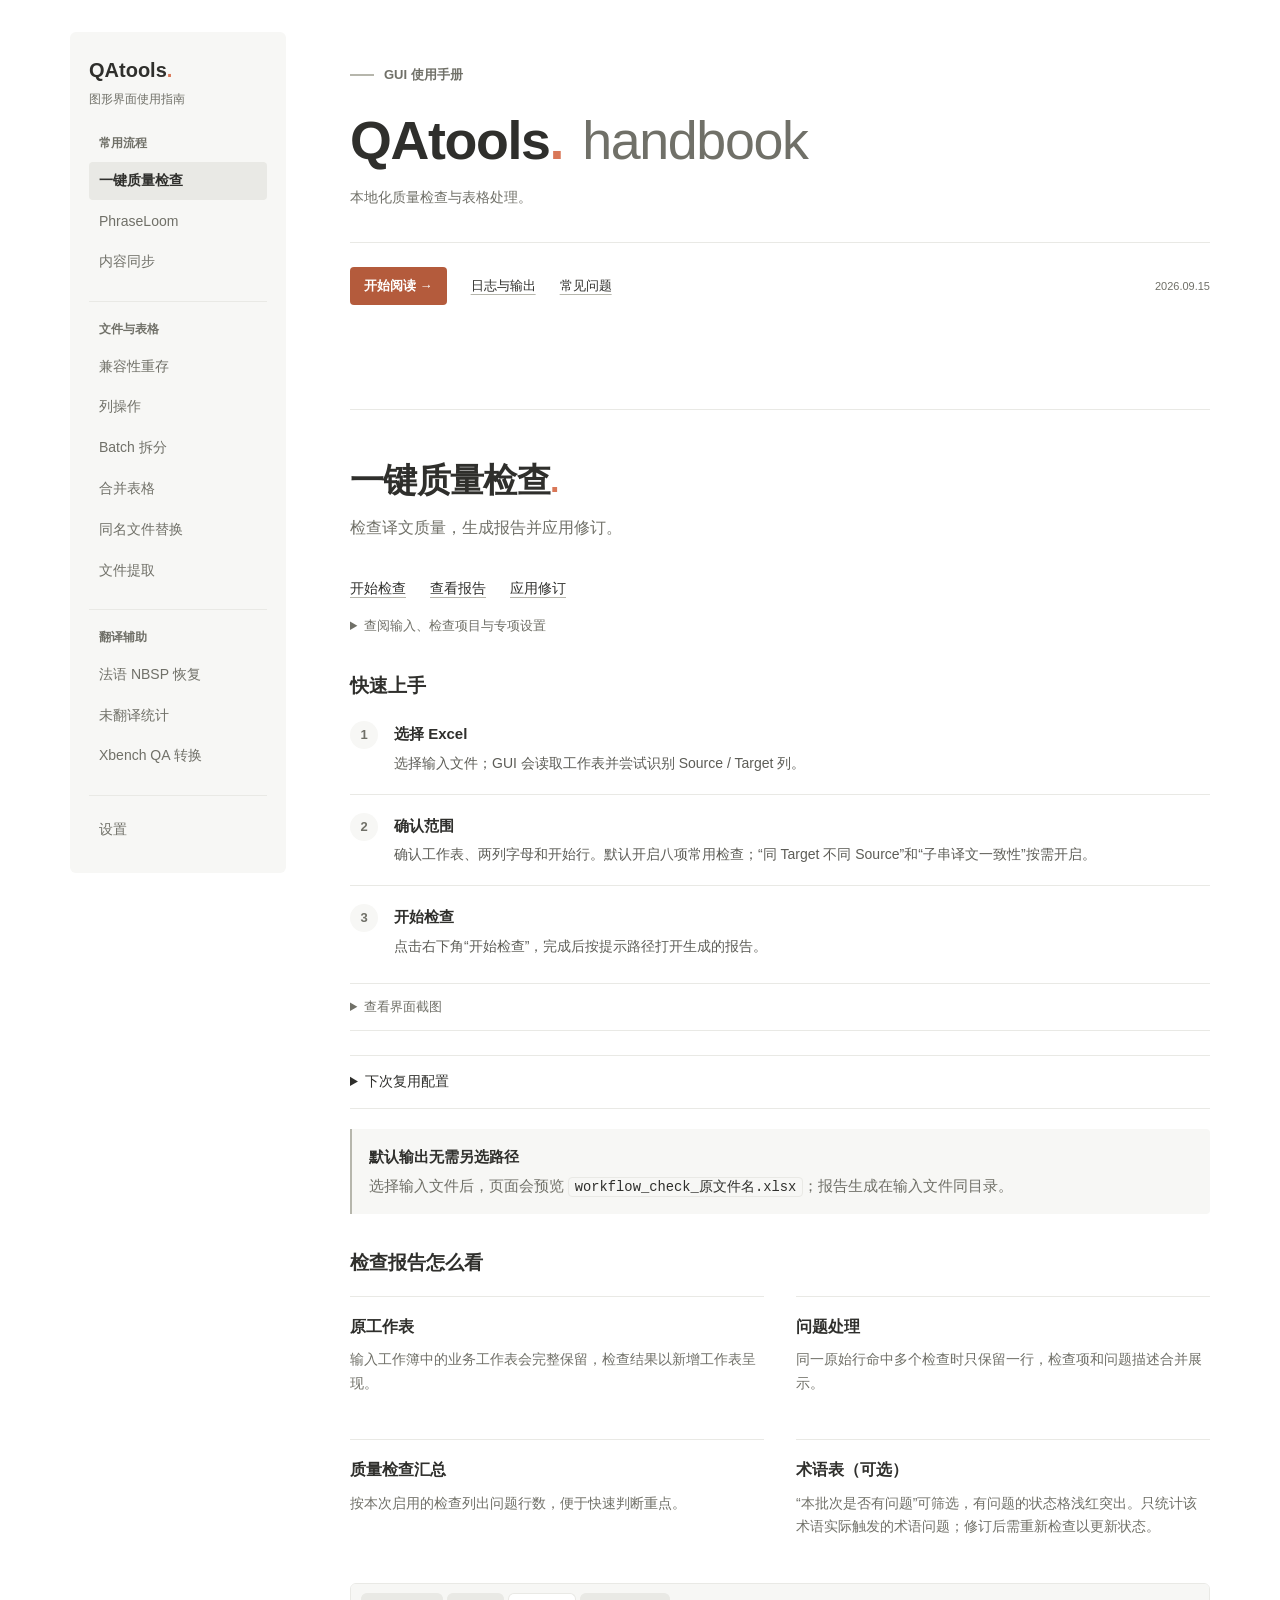
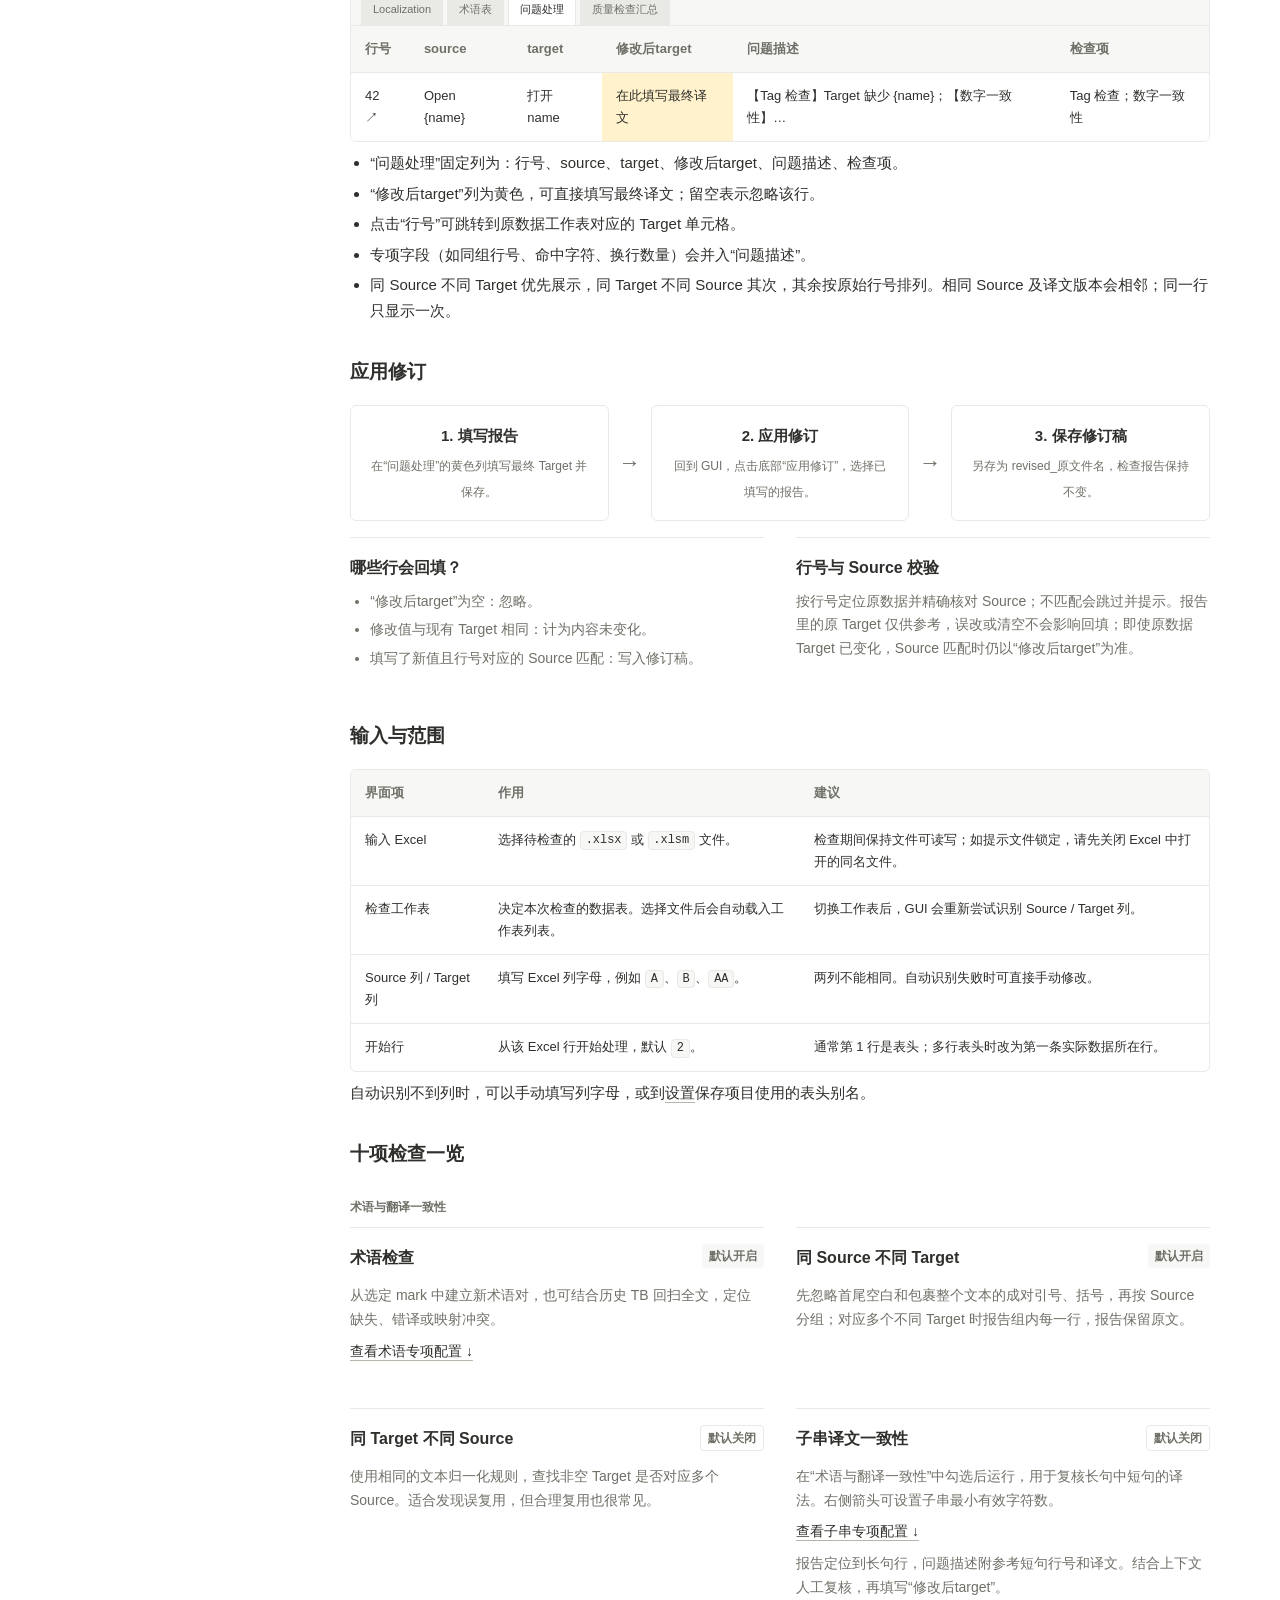
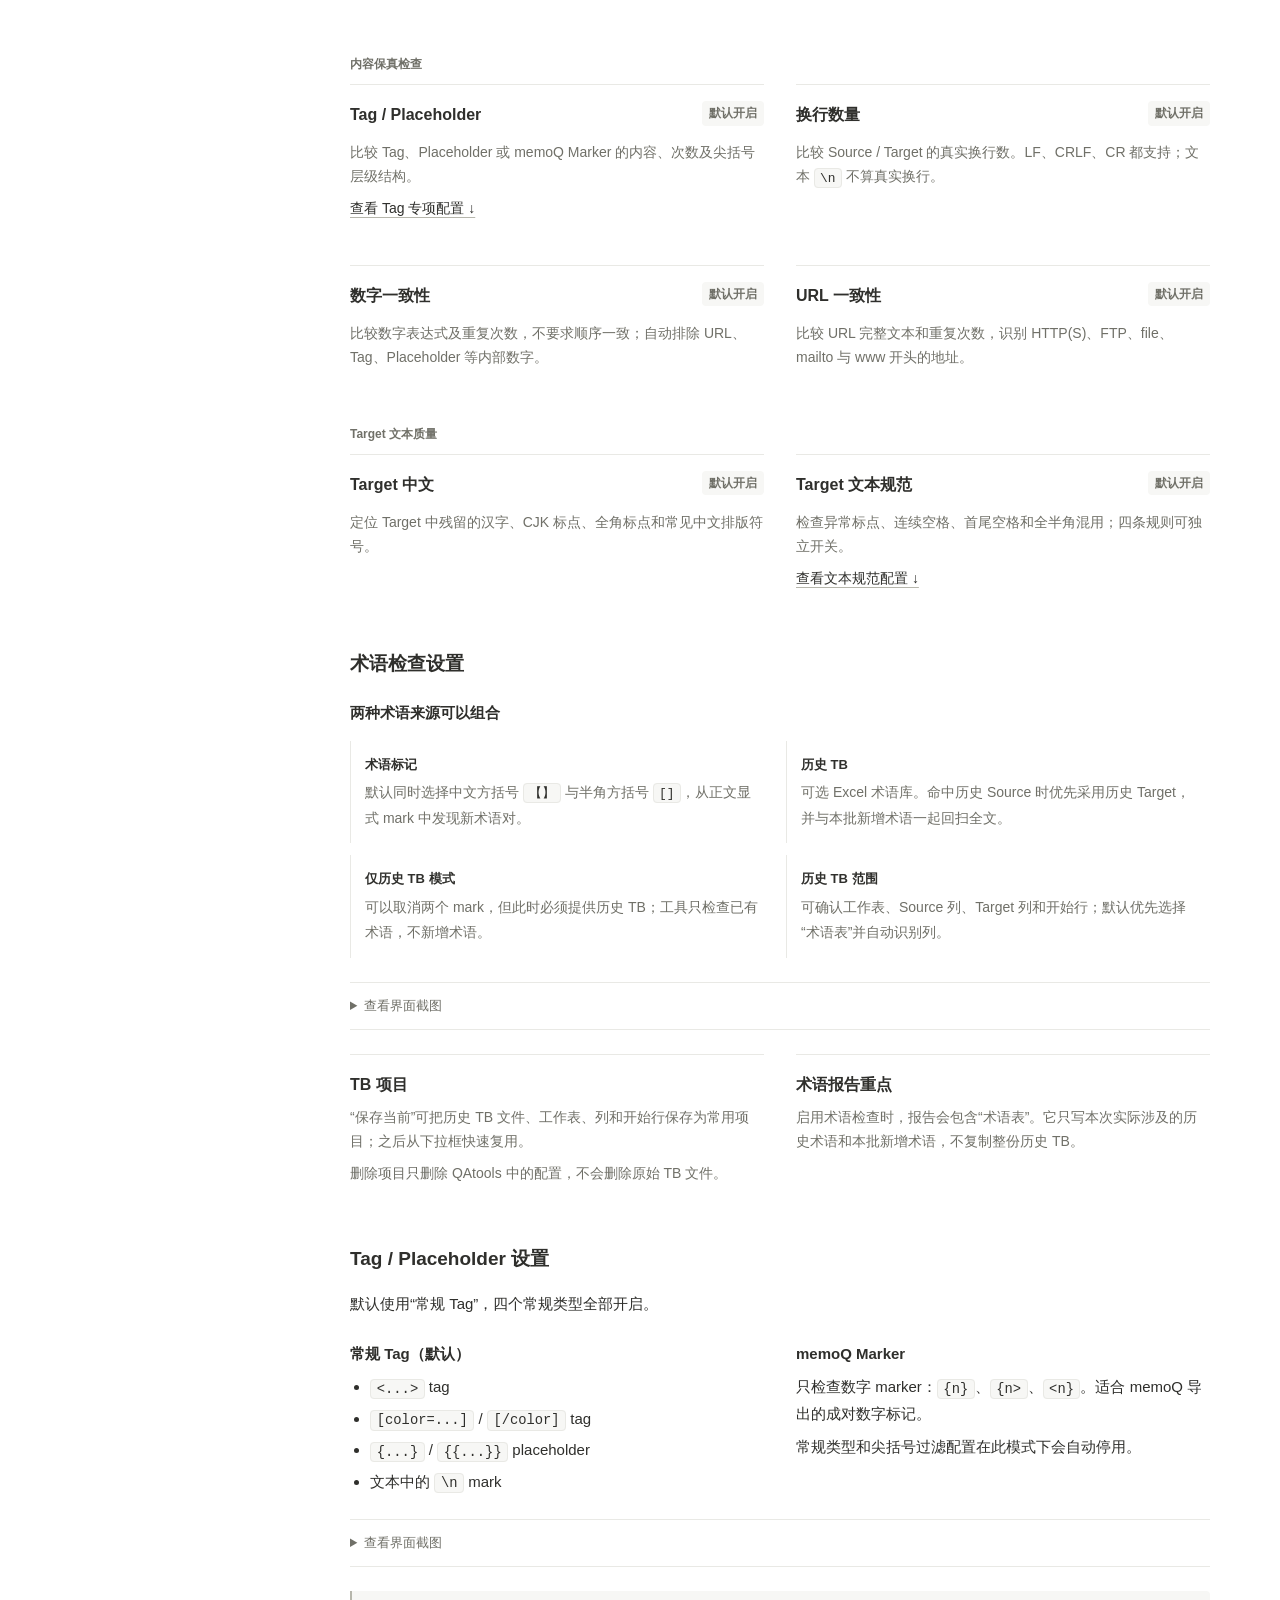
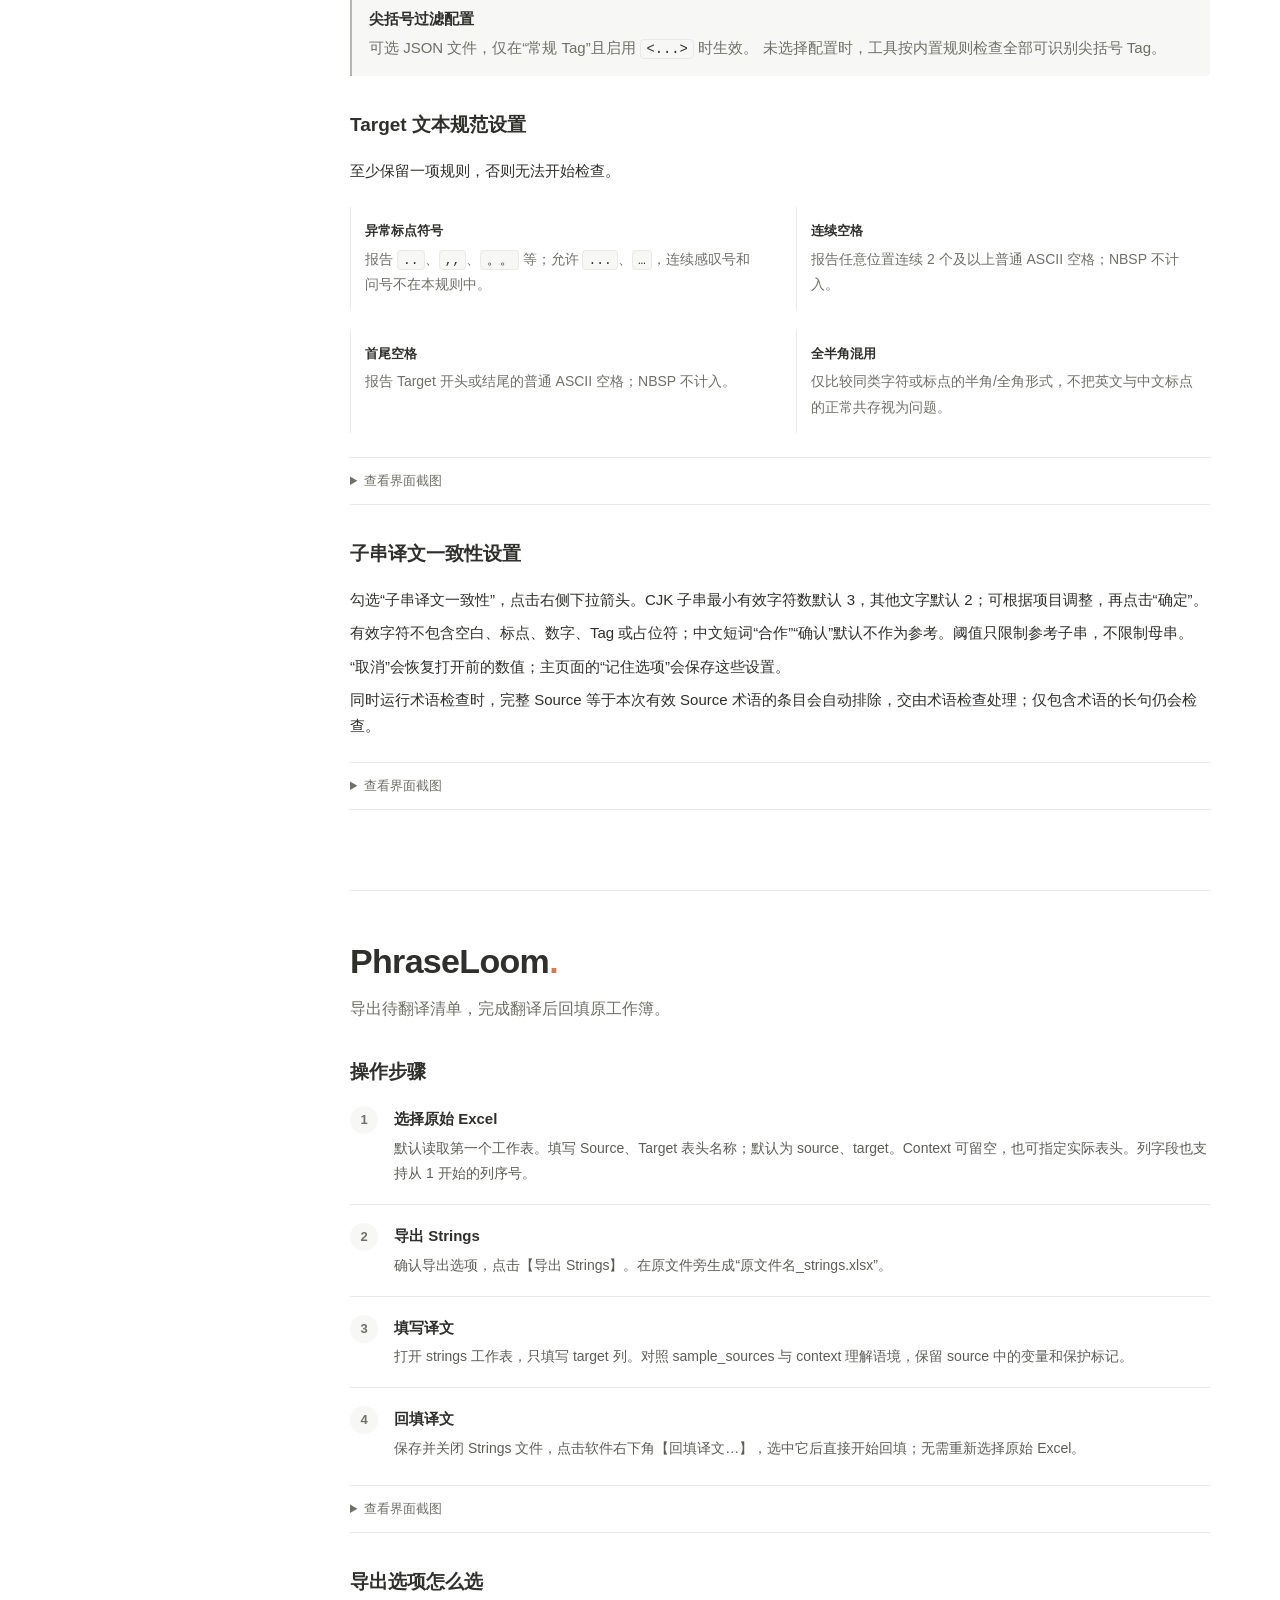
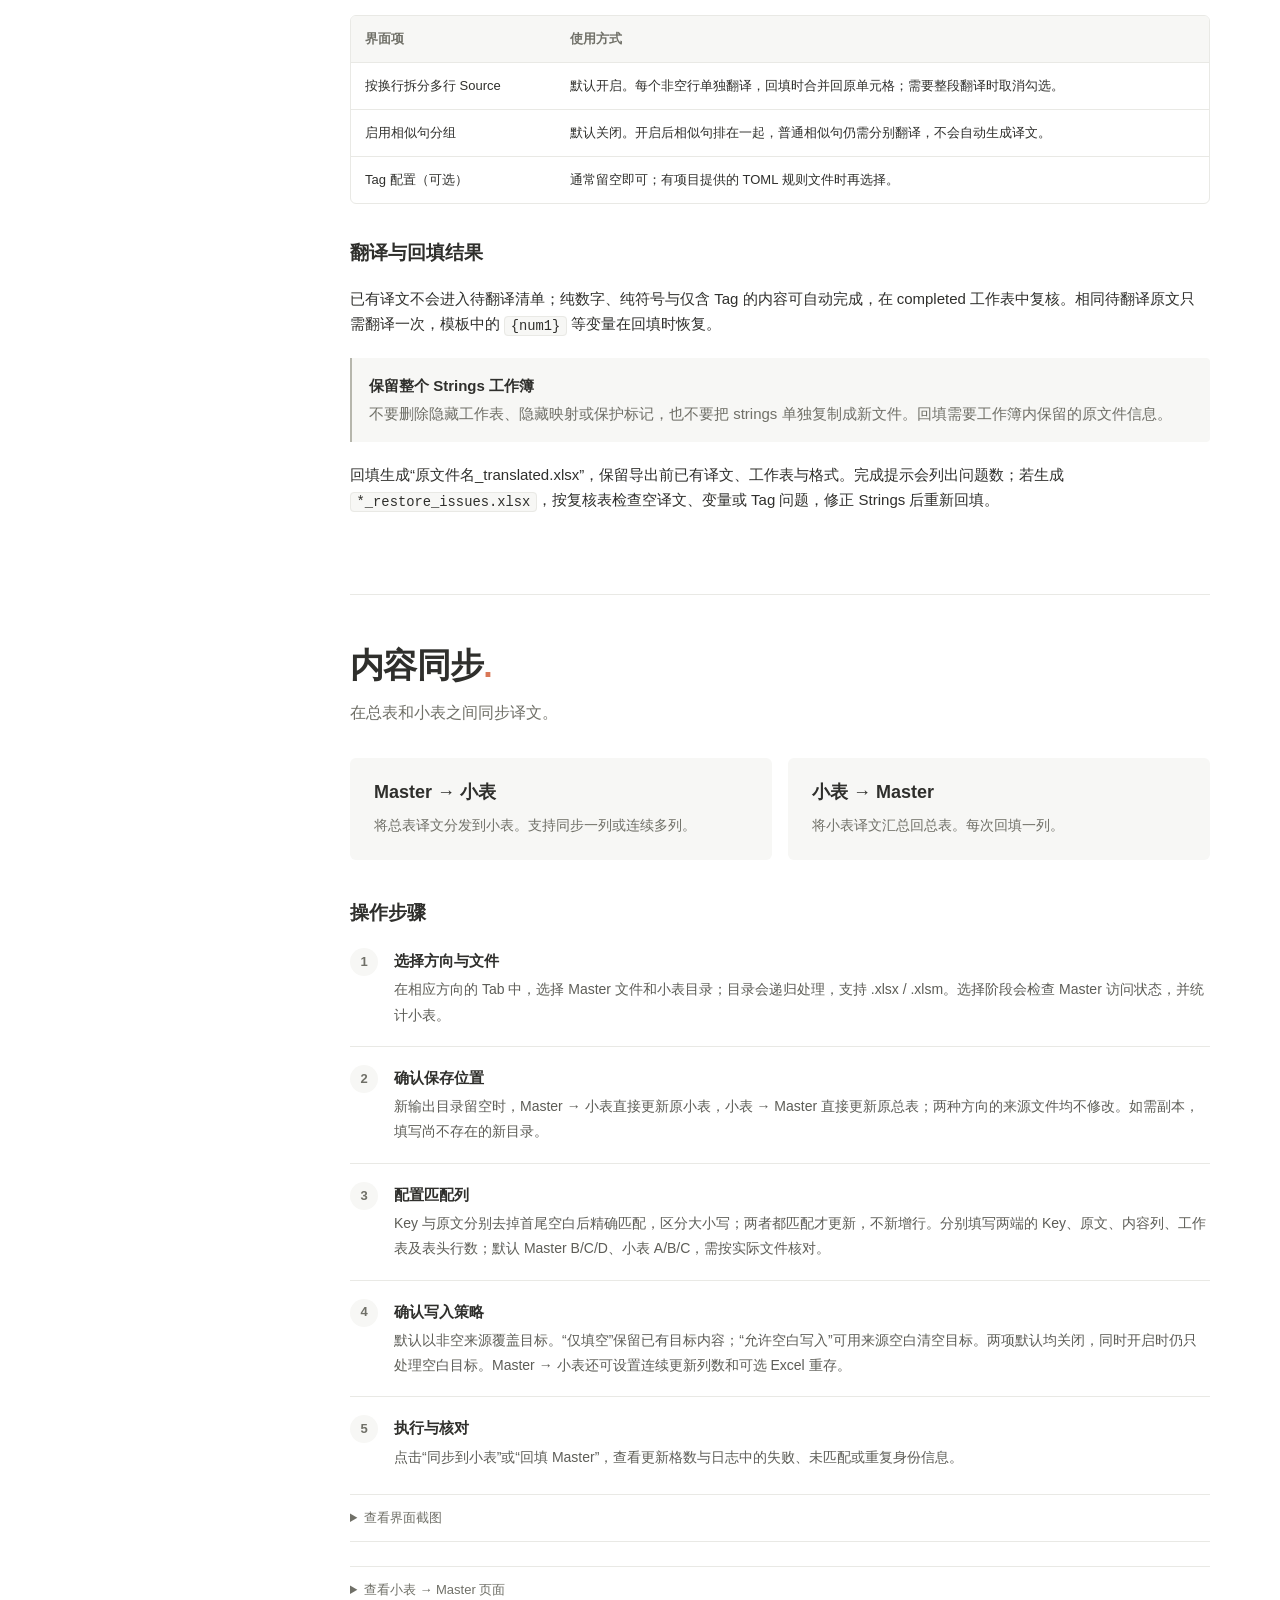
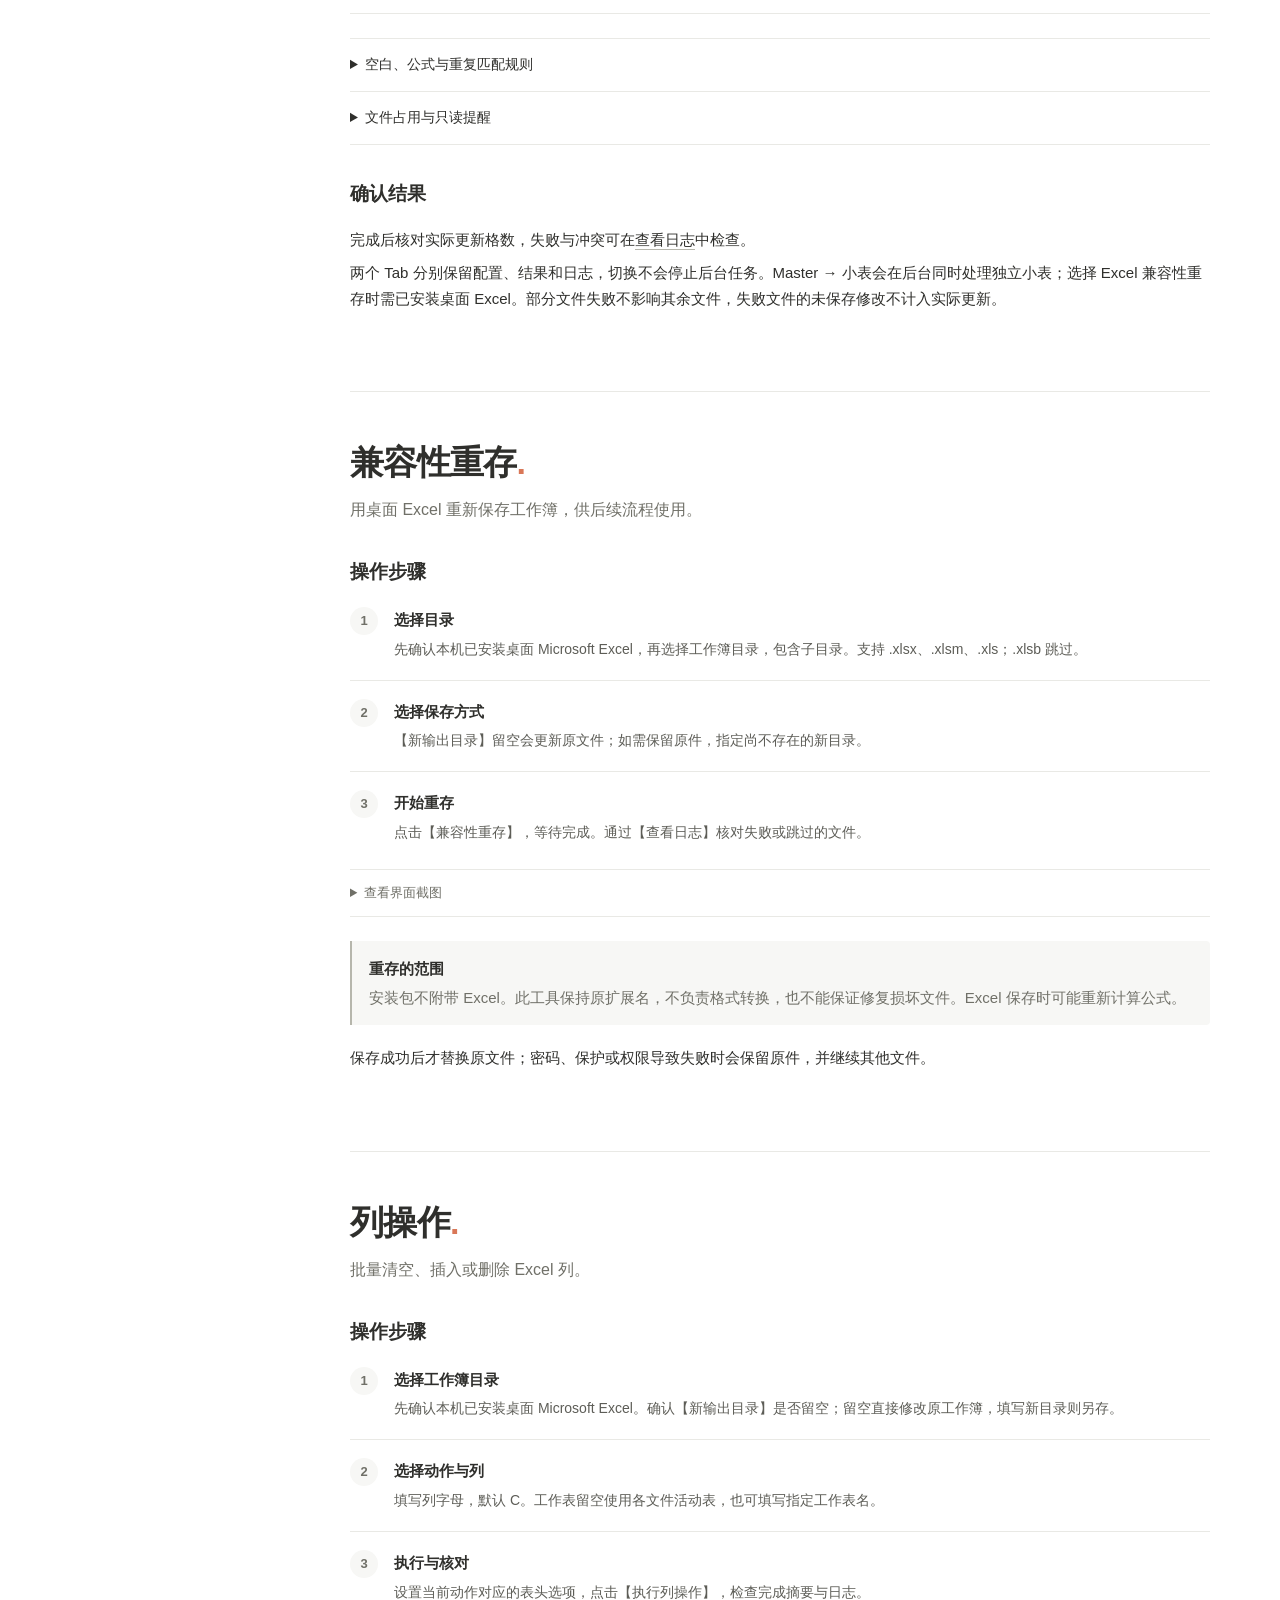
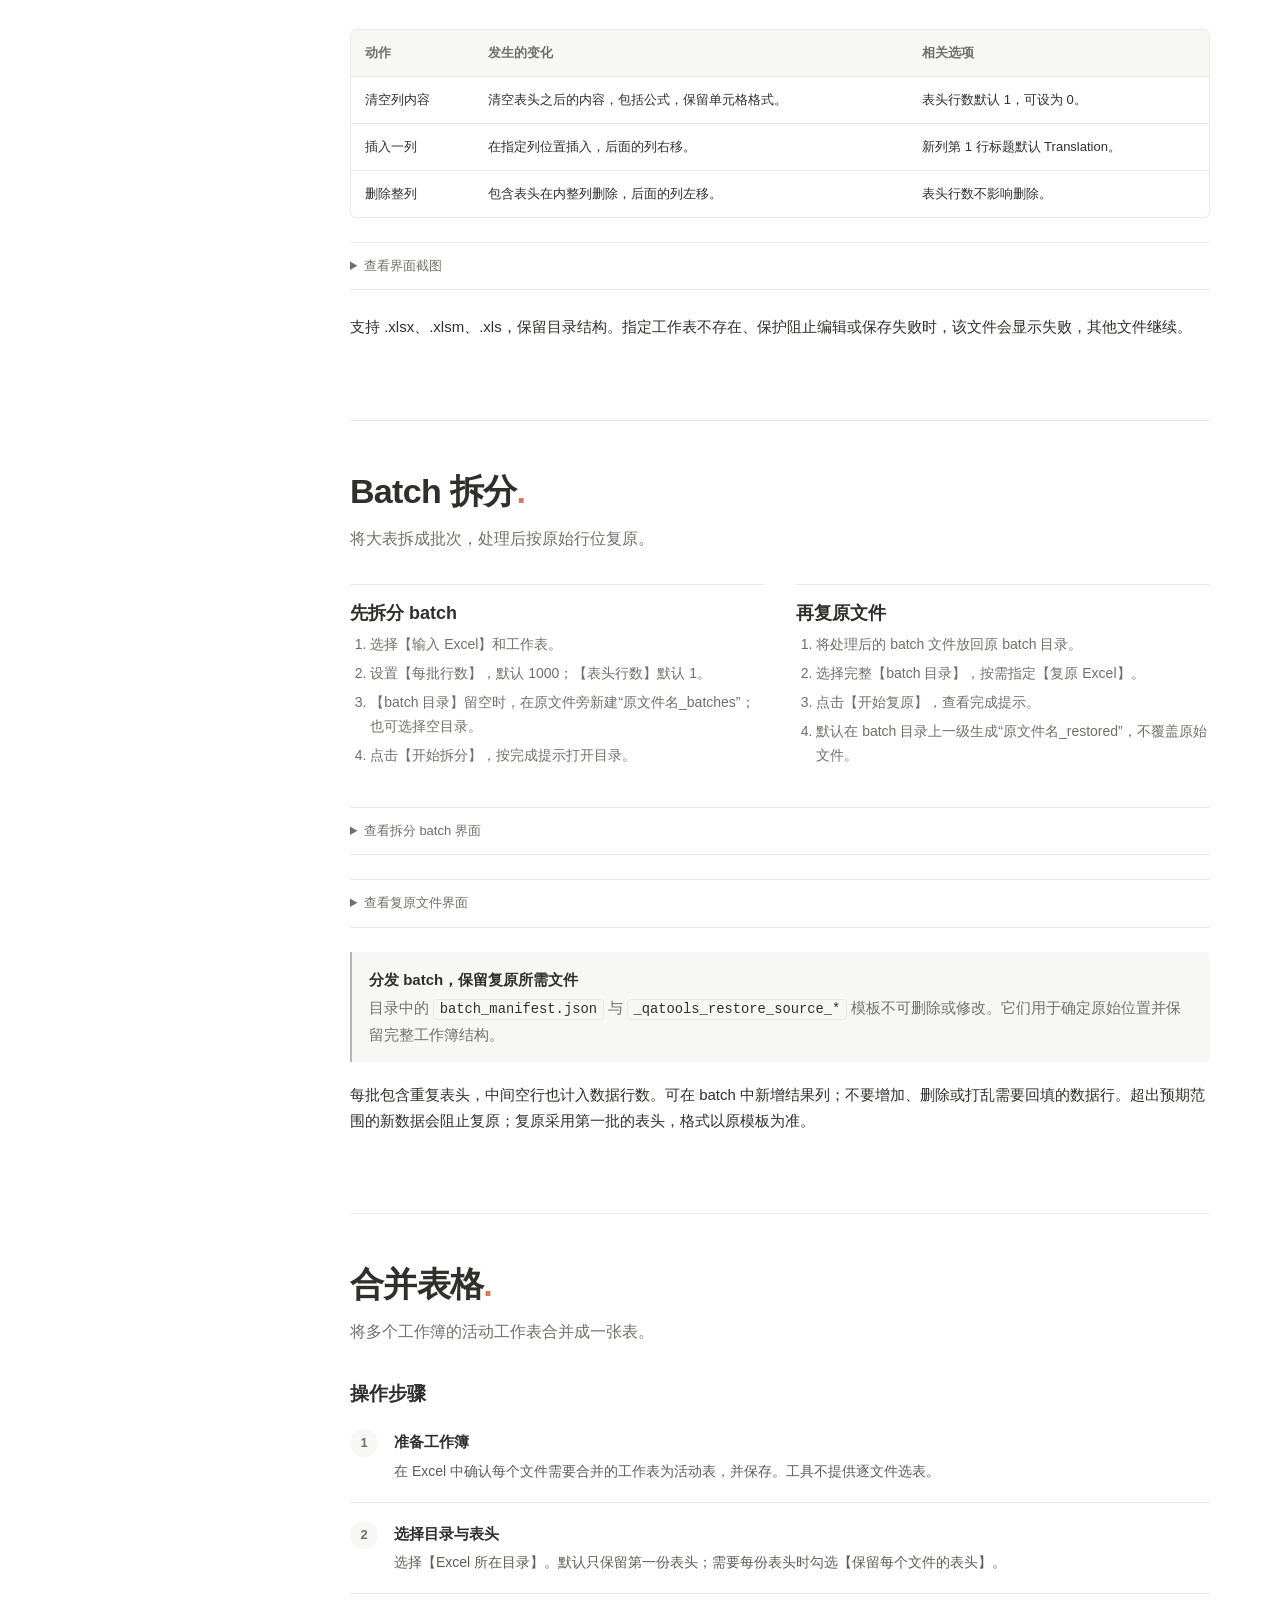
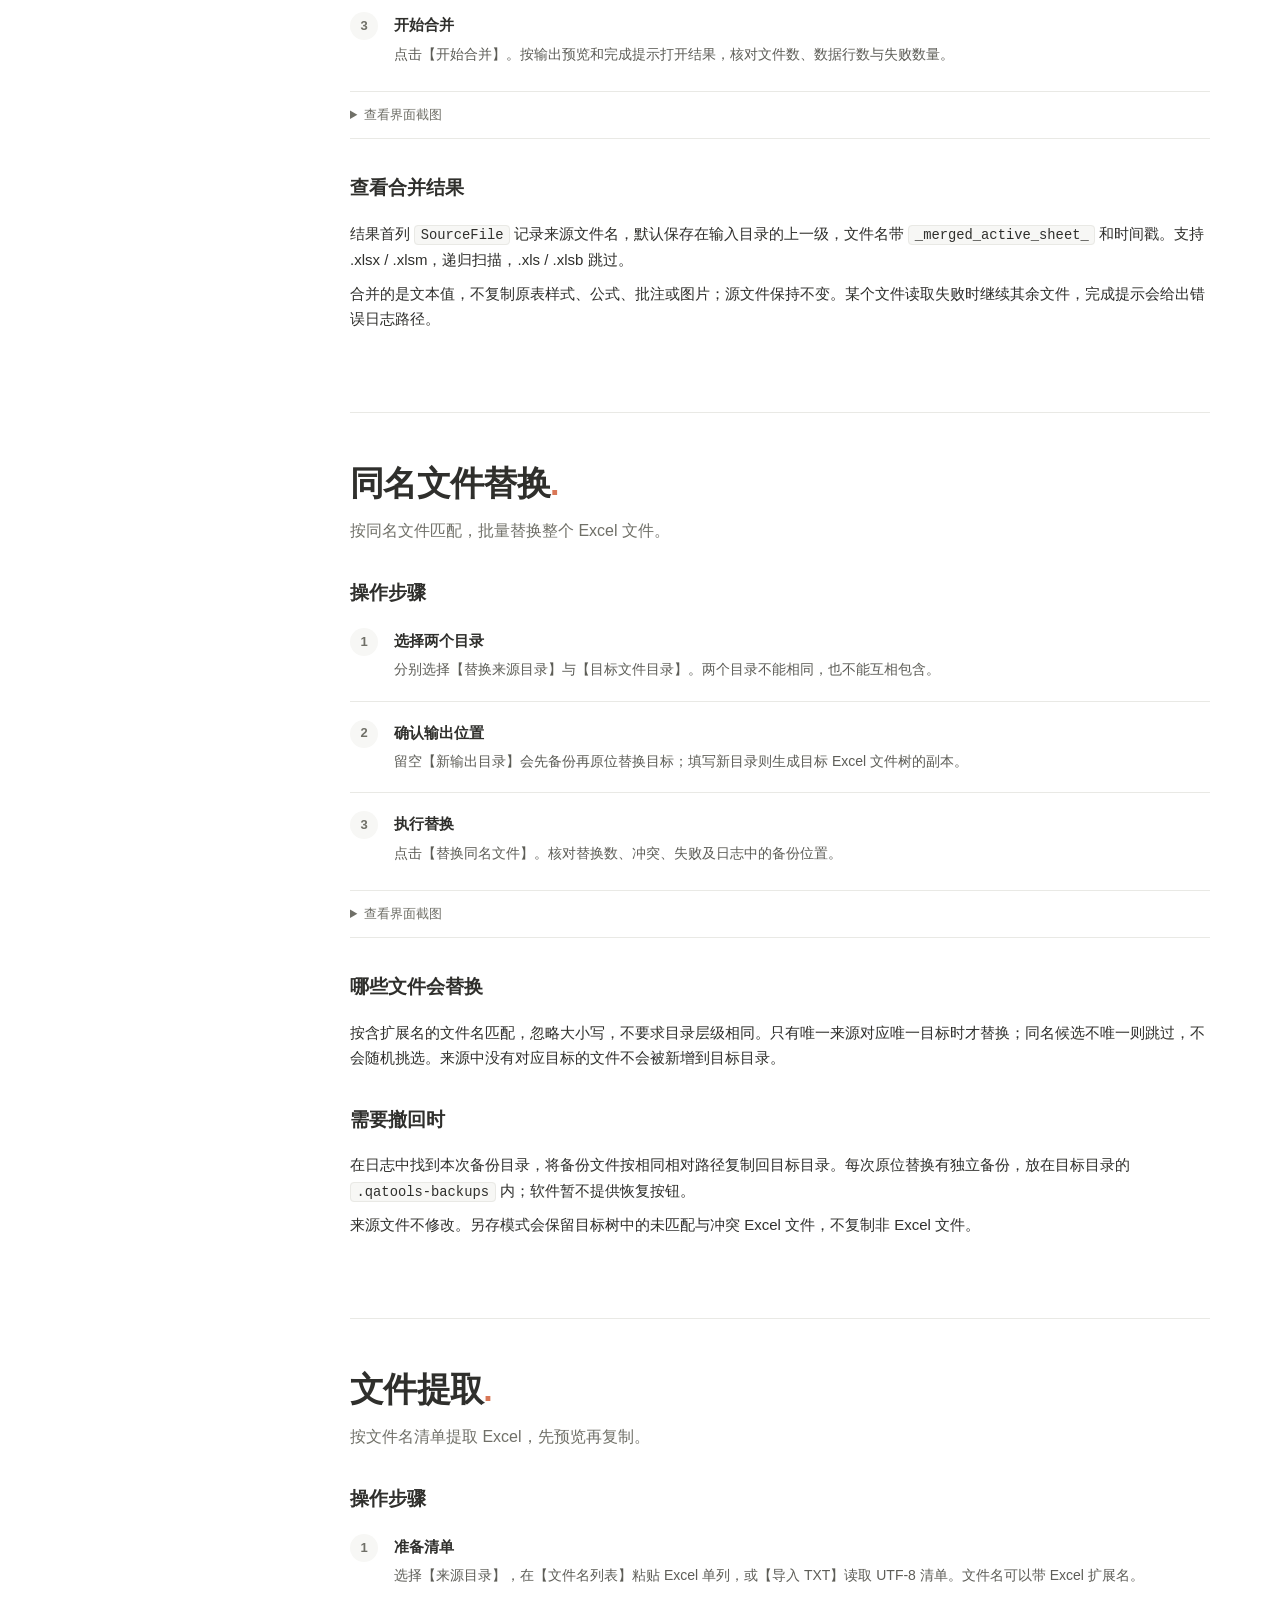
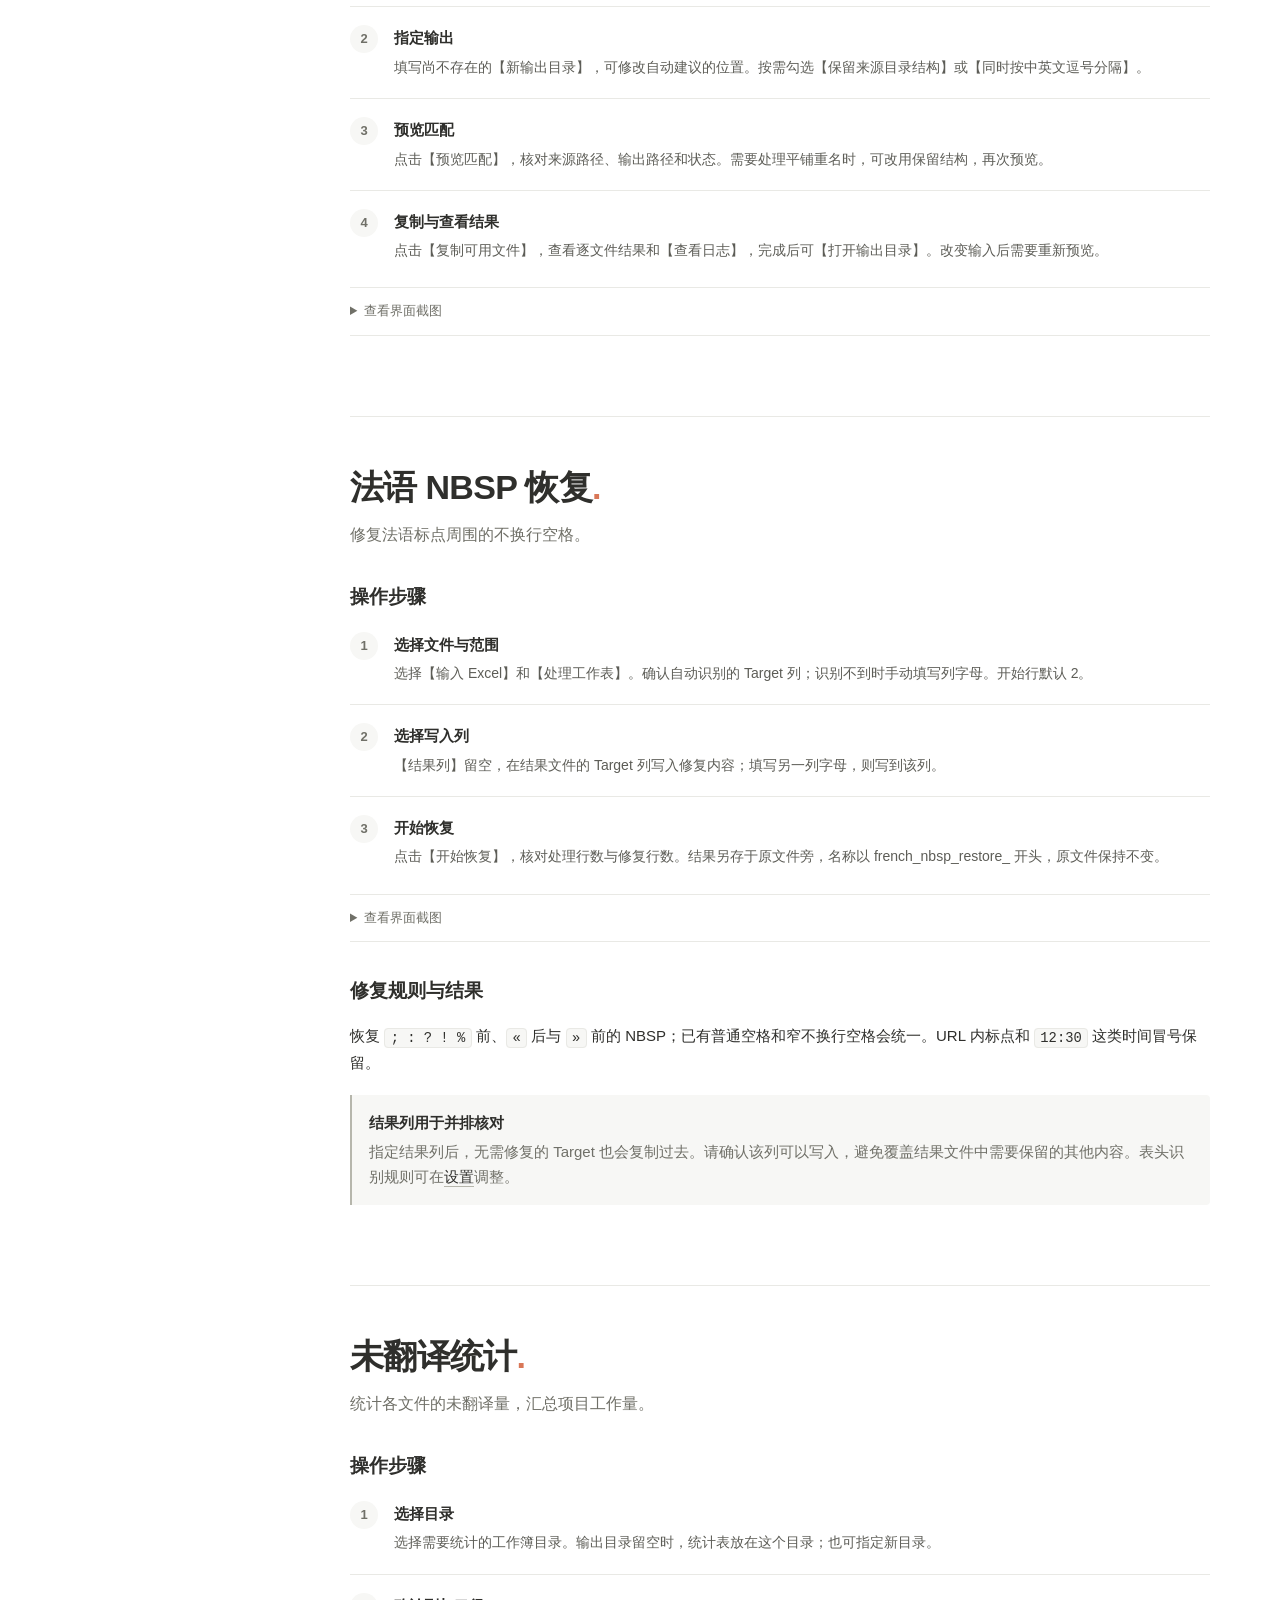
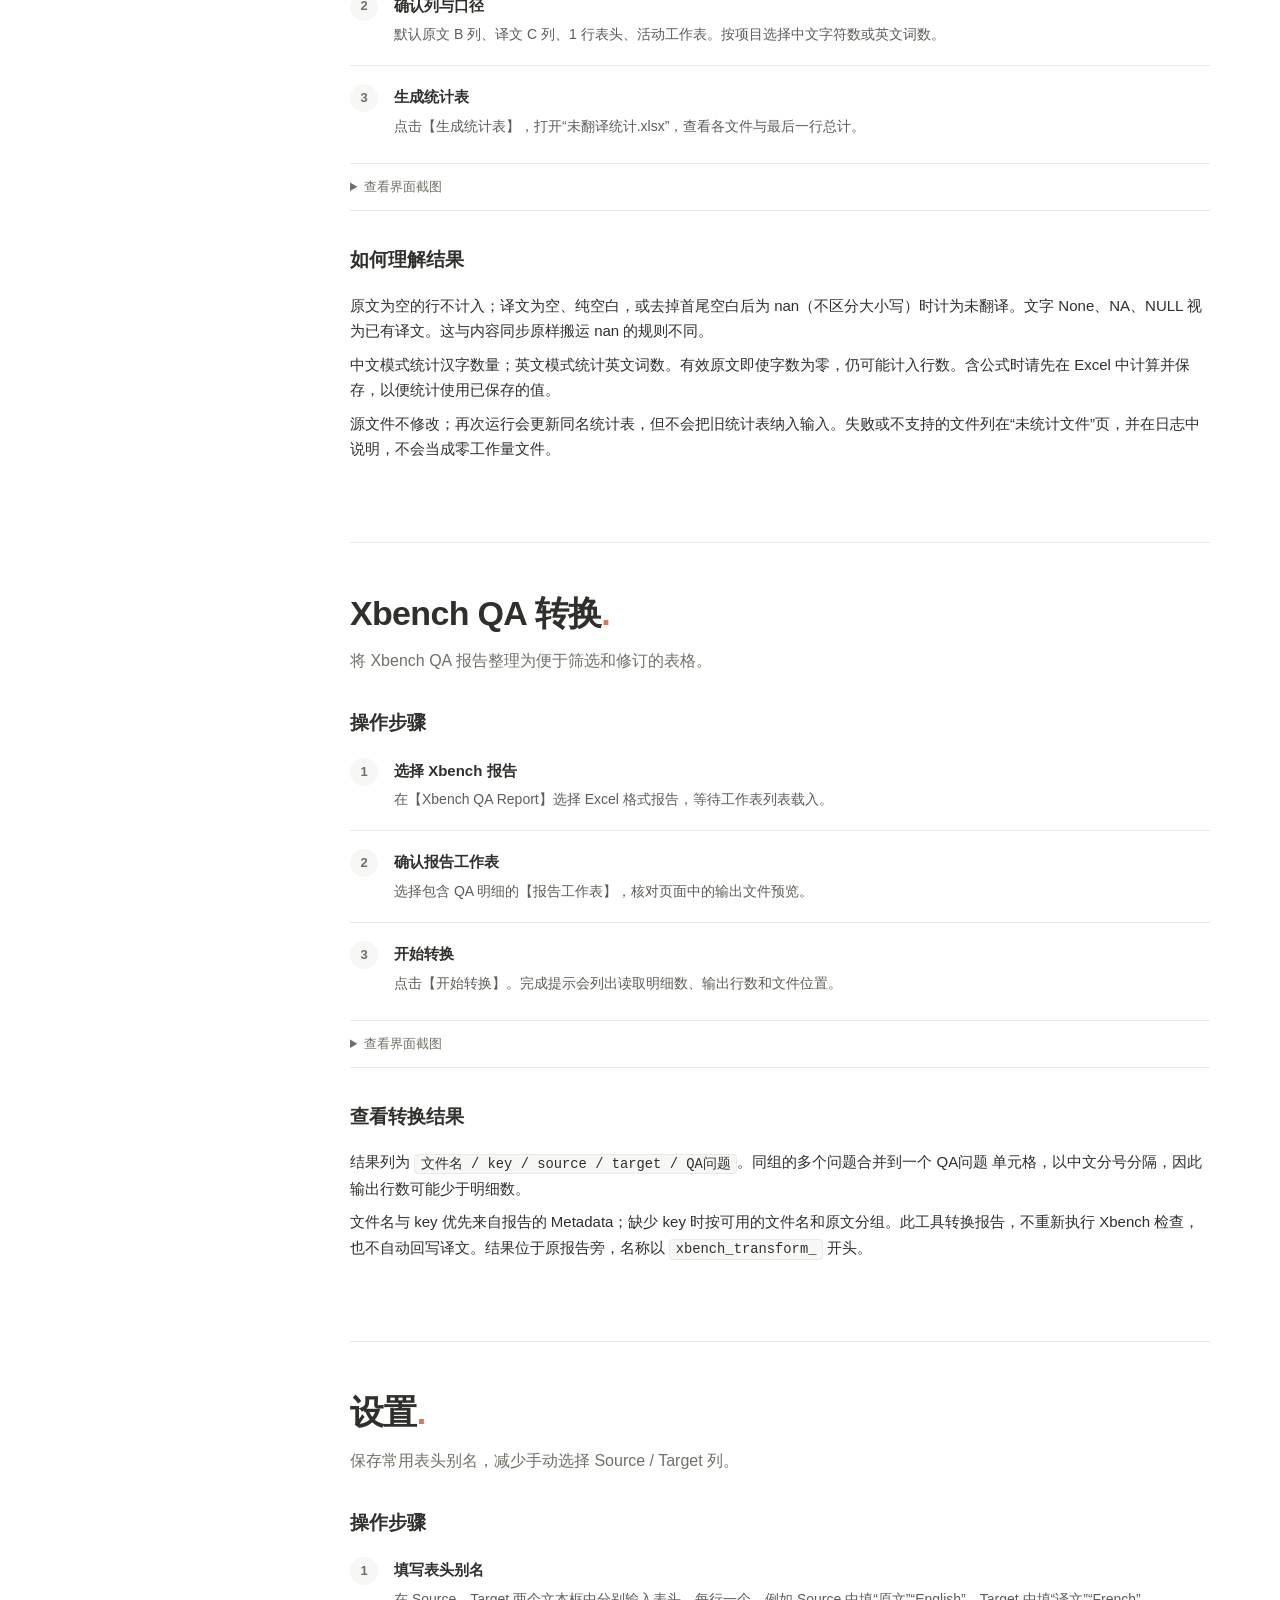
==== commit 8d2b4b04: "docs(handbook): simplify reading hierarchy and tool guides" ====
--- a/docs/qa-workflow-guide/index.html
+++ b/docs/qa-workflow-guide/index.html
@@ -46,241 +46,40 @@
           <p class="cover-description">本地化质量检查与表格处理。</p>
           <div class="cover-footer">
             <div class="hero-links"><a class="primary-link" href="#workflow">开始阅读 →</a><a href="#operation-logs">日志与输出</a><a href="#troubleshooting">常见问题</a></div>
-            <p class="updated">2026.09.15 · 离线版</p>
+            <p class="updated">2026.09.15</p>
           </div>
         </header>
         <section class="guide-tool" data-tool="workflow" id="workflow" aria-labelledby="workflow-title">
           <header class="tool-heading">
-            <p class="eyebrow">常用流程</p>
+
             <h2 id="workflow-title">一键质量检查<span class="brand-dot" aria-hidden="true">.</span></h2>
-            <p class="tool-intro">选择检查项目，一次生成报告；在报告中填写修订，再回到软件应用。</p>
-          </header>
-          <nav class="local-toc" aria-label="一键质量检查正文目录"><strong>本节内容</strong><a href="#quick-start">快速上手</a><a href="#input">输入与范围</a><a href="#checks">检查项目</a><a href="#term-settings">术语设置</a><a href="#tag-settings">Tag 设置</a><a href="#target-settings">文本规范</a><a href="#substring-settings">子串设置</a><a href="#report">查看报告</a><a href="#revision">应用修订</a></nav>
+            <p class="tool-intro">检查译文质量，生成报告并应用修订。</p>
+          </header>
+          <nav class="local-toc" aria-label="一键质量检查正文目录"><a href="#quick-start">开始检查</a><a href="#report">查看报告</a><a href="#revision">应用修订</a></nav>
+          <details class="reference-index"><summary>查阅输入、检查项目与专项设置</summary><nav aria-label="一键质量检查参考目录"><a href="#input">输入与范围</a><a href="#checks">检查项目</a><a href="#term-settings">术语设置</a><a href="#tag-settings">Tag 设置</a><a href="#target-settings">文本规范</a><a href="#substring-settings">子串设置</a></nav></details>
           <section id="quick-start">
             <h3>快速上手</h3>
             <ol class="steps">
-              <li><strong>打开页面</strong><span>启动 QAtools，在左侧“常用流程”选择“一键质量检查”。</span></li>
               <li><strong>选择 Excel</strong><span>选择输入文件；GUI 会读取工作表并尝试识别 Source / Target 列。</span></li>
-              <li><strong>确认范围</strong><span>确认工作表、两列字母和开始行；再按需要调整检查项目。</span></li>
+              <li><strong>确认范围</strong><span>确认工作表、两列字母和开始行。默认开启八项常用检查；“同 Target 不同 Source”和“子串译文一致性”按需开启。</span></li>
               <li><strong>开始检查</strong><span>点击右下角“开始检查”，完成后按提示路径打开生成的报告。</span></li>
             </ol>
+            <details class="screenshot-detail"><summary>查看界面截图</summary>
             <figure class="shot">
               <img src="assets/workflow-main.png" alt="QAtools 一键质量检查主页面，显示输入范围、十个检查项目和底部操作按钮" width="1260" height="820">
               <figcaption> 主页面：默认开启八项常用检查；“同 Target 不同 Source”和“子串译文一致性”默认关闭。 带下拉箭头的检查项可打开专项设置；“全选 / 清空”仅控制检查项目。截图为初始配置，已记住的配置可能不同。 </figcaption>
             </figure>
-            <div class="callout">
-              <strong>记住当前选项</strong>
+          </details>
+            <details class="reference-detail">
+              <summary>下次复用配置</summary>
+              <div>
               <p>点击“记住选项”保存当前输入路径、工作表、列、开始行及全部检查与详细设置。下次打开恢复这些选择，但不会读取 Excel 或自动执行；以后调整需再次点击才会保存。</p>
-            </div>
+              </div>
+            </details>
             <div class="callout">
               <strong>默认输出无需另选路径</strong>
               <p>选择输入文件后，页面会预览 <code>workflow_check_原文件名.xlsx</code>；报告生成在输入文件同目录。</p>
             </div>
-          </section>
-          <section id="input">
-            <h3>输入与范围</h3>
-            <div class="table-wrap">
-              <table>
-                <thead>
-                  <tr>
-                    <th>界面项</th>
-                    <th>作用</th>
-                    <th>建议</th>
-                  </tr>
-                </thead>
-                <tbody>
-                  <tr>
-                    <td>输入 Excel</td>
-                    <td>选择待检查的 <code>.xlsx</code> 或 <code>.xlsm</code> 文件。</td>
-                    <td>检查期间保持文件可读写；如提示文件锁定，请先关闭 Excel 中打开的同名文件。</td>
-                  </tr>
-                  <tr>
-                    <td>检查工作表</td>
-                    <td>决定本次检查的数据表。选择文件后会自动载入工作表列表。</td>
-                    <td>切换工作表后，GUI 会重新尝试识别 Source / Target 列。</td>
-                  </tr>
-                  <tr>
-                    <td>Source 列 / Target 列</td>
-                    <td>填写 Excel 列字母，例如 <code>A</code>、<code>B</code>、<code>AA</code>。</td>
-                    <td>两列不能相同。自动识别失败时可直接手动修改。</td>
-                  </tr>
-                  <tr>
-                    <td>开始行</td>
-                    <td>从该 Excel 行开始处理，默认 <code>2</code>。</td>
-                    <td>通常第 1 行是表头；多行表头时改为第一条实际数据所在行。</td>
-                  </tr>
-                </tbody>
-              </table>
-            </div>
-            <p>自动识别不到列时，可以手动填写列字母，或到<a href="#settings">设置</a>保存项目使用的表头别名。</p>
-          </section>
-          <section id="checks">
-            <h3>十项检查一览</h3>
-            <div class="group-label">术语与翻译一致性</div>
-            <div class="check-grid">
-              <article class="card">
-                <div class="card-head">
-                  <h4>术语检查</h4>
-                  <span class="status-pill on">默认开启</span>
-                </div>
-                <p>从选定 mark 中建立新术语对，也可结合历史 TB 回扫全文，定位缺失、错译或映射冲突。</p>
-                <p><a href="#term-settings">查看术语专项配置 ↓</a></p>
-              </article>
-              <article class="card">
-                <div class="card-head">
-                  <h4>同 Source 不同 Target</h4>
-                  <span class="status-pill on">默认开启</span>
-                </div>
-                <p>先忽略首尾空白和包裹整个文本的成对引号、括号，再按 Source 分组；对应多个不同 Target 时报告组内每一行，报告保留原文。</p>
-              </article>
-              <article class="card">
-                <div class="card-head">
-                  <h4>同 Target 不同 Source</h4>
-                  <span class="status-pill off">默认关闭</span>
-                </div>
-                <p>使用相同的文本归一化规则，查找非空 Target 是否对应多个 Source。适合发现误复用，但合理复用也很常见。</p>
-              </article>
-              <article class="card">
-                <div class="card-head">
-                  <h4>子串译文一致性</h4>
-                  <span class="status-pill off">默认关闭</span>
-                </div>
-                <p>在“术语与翻译一致性”中勾选后运行，用于复核长句中短句的译法。右侧箭头可设置子串最小有效字符数。</p>
-                <p><a href="#substring-settings">查看子串专项配置 ↓</a></p>
-                <p>报告定位到长句行，问题描述附参考短句行号和译文。结合上下文人工复核，再填写“修改后target”。</p>
-              </article>
-            </div>
-            <div class="group-label">内容保真检查</div>
-            <div class="check-grid">
-              <article class="card">
-                <div class="card-head">
-                  <h4>Tag / Placeholder</h4>
-                  <span class="status-pill on">默认开启</span>
-                </div>
-                <p>比较 Tag、Placeholder 或 memoQ Marker 的内容、次数及尖括号层级结构。</p>
-                <p><a href="#tag-settings">查看 Tag 专项配置 ↓</a></p>
-              </article>
-              <article class="card">
-                <div class="card-head">
-                  <h4>换行数量</h4>
-                  <span class="status-pill on">默认开启</span>
-                </div>
-                <p>比较 Source / Target 的真实换行数。LF、CRLF、CR 都支持；文本 <code>\n</code> 不算真实换行。</p>
-              </article>
-              <article class="card">
-                <div class="card-head">
-                  <h4>数字一致性</h4>
-                  <span class="status-pill on">默认开启</span>
-                </div>
-                <p>比较数字表达式及重复次数，不要求顺序一致；自动排除 URL、Tag、Placeholder 等内部数字。</p>
-              </article>
-              <article class="card">
-                <div class="card-head">
-                  <h4>URL 一致性</h4>
-                  <span class="status-pill on">默认开启</span>
-                </div>
-                <p>比较 URL 完整文本和重复次数，识别 HTTP(S)、FTP、file、mailto 与 www 开头的地址。</p>
-              </article>
-            </div>
-            <div class="group-label">Target 文本质量</div>
-            <div class="check-grid">
-              <article class="card">
-                <div class="card-head">
-                  <h4>Target 中文</h4>
-                  <span class="status-pill on">默认开启</span>
-                </div>
-                <p>定位 Target 中残留的汉字、CJK 标点、全角标点和常见中文排版符号。</p>
-              </article>
-              <article class="card">
-                <div class="card-head">
-                  <h4>Target 文本规范</h4>
-                  <span class="status-pill on">默认开启</span>
-                </div>
-                <p>检查异常标点、连续空格、首尾空格和全半角混用；四条规则可独立开关。</p>
-                <p><a href="#target-settings">查看文本规范配置 ↓</a></p>
-              </article>
-            </div>
-          </section>
-          <section id="term-settings">
-            <h3>术语检查设置</h3>
-            <div class="settings-block">
-              <h4>两种术语来源可以组合</h4>
-              <div class="mini-grid">
-                <div class="mini"><strong>术语标记</strong><span>默认同时选择中文方括号 <code>【】</code> 与半角方括号 <code>[]</code>，从正文显式 mark 中发现新术语对。</span></div>
-                <div class="mini"><strong>历史 TB</strong><span>可选 Excel 术语库。命中历史 Source 时优先采用历史 Target，并与本批新增术语一起回扫全文。</span></div>
-                <div class="mini"><strong>仅历史 TB 模式</strong><span>可以取消两个 mark，但此时必须提供历史 TB；工具只检查已有术语，不新增术语。</span></div>
-                <div class="mini"><strong>历史 TB 范围</strong><span>可确认工作表、Source 列、Target 列和开始行；默认优先选择“术语表”并自动识别列。</span></div>
-              </div>
-              <figure class="shot">
-                <img src="assets/term-settings.png" alt="术语检查设置窗口，包括术语标记、TB 项目、历史 TB 文件及工作表列配置" width="780" height="215">
-                <figcaption> 点击“术语检查”右侧下拉箭头打开；“确定”应用调整，“取消”恢复打开前的设置。 截图使用初始配置，没有载入个人 TB 项目。 </figcaption>
-              </figure>
-            </div>
-            <div class="two-col" style="margin-top:14px">
-              <article class="card">
-                <h4>TB 项目</h4>
-                <p>“保存当前”可把历史 TB 文件、工作表、列和开始行保存为常用项目；之后从下拉框快速复用。</p>
-                <p>删除项目只删除 QAtools 中的配置，不会删除原始 TB 文件。</p>
-              </article>
-              <article class="card">
-                <h4>术语报告重点</h4>
-                <p>启用术语检查时，报告会包含“术语表”。它只写本次实际涉及的历史术语和本批新增术语，不复制整份历史 TB。</p>
-              </article>
-            </div>
-          </section>
-          <section id="tag-settings">
-            <h3>Tag / Placeholder 设置</h3>
-            <div class="settings-block">
-              <div class="two-col">
-                <div>
-                  <h4>常规 Tag（默认）</h4>
-                  <ul>
-                    <li><code>&lt;...&gt;</code> tag</li>
-                    <li><code>[color=...]</code> / <code>[/color]</code> tag</li>
-                    <li><code>{...}</code> / <code>{{...}}</code> placeholder</li>
-                    <li>文本中的 <code>\n</code> mark</li>
-                  </ul>
-                </div>
-                <div>
-                  <h4>memoQ Marker</h4>
-                  <p>只检查数字 marker：<code>{n}</code>、<code>{n&gt;</code>、<code>&lt;n}</code>。适合 memoQ 导出的成对数字标记。</p>
-                  <p>常规类型和尖括号过滤配置在此模式下会自动停用。</p>
-                </div>
-              </div>
-              <figure class="shot">
-                <img src="assets/tag-settings.png" alt="Tag Placeholder 设置窗口，显示常规 Tag 与 memoQ Marker 模式、四类常规检查和尖括号过滤配置" width="620" height="227">
-                <figcaption>默认模式为“常规 Tag”，四个常规类型全部开启。</figcaption>
-              </figure>
-            </div>
-            <div class="callout warn">
-              <strong>尖括号过滤配置</strong>
-              <p> 可选 JSON 文件，仅在“常规 Tag”且启用 <code>&lt;...&gt;</code> 时生效。 未选择配置时，工具按内置规则检查全部可识别尖括号 Tag。 </p>
-            </div>
-          </section>
-          <section id="target-settings">
-            <h3>Target 文本规范设置</h3>
-            <div class="settings-block">
-              <div class="two-col">
-                <article class="mini"><strong>异常标点符号</strong><span>报告 <code>..</code>、<code>,,</code>、<code>。。</code> 等；允许 <code>...</code>、<code>…</code>，连续感叹号和问号不在本规则中。</span></article>
-                <article class="mini"><strong>连续空格</strong><span>报告任意位置连续 2 个及以上普通 ASCII 空格；NBSP 不计入。</span></article>
-                <article class="mini"><strong>首尾空格</strong><span>报告 Target 开头或结尾的普通 ASCII 空格；NBSP 不计入。</span></article>
-                <article class="mini"><strong>全半角混用</strong><span>仅比较同类字符或标点的半角/全角形式，不把英文与中文标点的正常共存视为问题。</span></article>
-              </div>
-              <figure class="shot">
-                <img src="assets/target-text-settings.png" alt="Target 文本规范设置窗口，四条检查规则均已勾选" width="620" height="151">
-                <figcaption>Target 文本规范：至少保留一项规则，否则 GUI 会阻止开始检查。</figcaption>
-              </figure>
-            </div>
-          </section>
-          <section id="substring-settings">
-            <h3>子串译文一致性设置</h3>
-            <p>勾选“子串译文一致性”，点击右侧下拉箭头。CJK 子串最小有效字符数默认 3，其他文字默认 2；可根据项目调整，再点击“确定”。</p>
-            <p>“取消”会恢复打开前的数值；主页面的“记住选项”会保存这些设置。阈值只限制参考子串，不限制母串。</p>
-            <p>同时运行术语检查时，完整 Source 等于本次有效 Source 术语的条目会自动排除，交由术语检查处理；仅包含术语的长句仍会检查。</p>
-            <figure class="shot">
-              <img src="assets/substring-settings.png" alt="子串译文一致性设置，CJK 最小有效字符数为 3，其他文字为 2" width="420" height="160">
-              <figcaption>有效字符不包含空白、标点、数字、Tag 或占位符；中文短词“合作”“确认”默认不作为参考。</figcaption>
-            </figure>
           </section>
           <section id="report">
             <h3>检查报告怎么看</h3>
@@ -361,13 +160,230 @@
               </article>
             </div>
           </section>
+          <section id="input">
+            <h3>输入与范围</h3>
+            <div class="table-wrap">
+              <table>
+                <thead>
+                  <tr>
+                    <th>界面项</th>
+                    <th>作用</th>
+                    <th>建议</th>
+                  </tr>
+                </thead>
+                <tbody>
+                  <tr>
+                    <td>输入 Excel</td>
+                    <td>选择待检查的 <code>.xlsx</code> 或 <code>.xlsm</code> 文件。</td>
+                    <td>检查期间保持文件可读写；如提示文件锁定，请先关闭 Excel 中打开的同名文件。</td>
+                  </tr>
+                  <tr>
+                    <td>检查工作表</td>
+                    <td>决定本次检查的数据表。选择文件后会自动载入工作表列表。</td>
+                    <td>切换工作表后，GUI 会重新尝试识别 Source / Target 列。</td>
+                  </tr>
+                  <tr>
+                    <td>Source 列 / Target 列</td>
+                    <td>填写 Excel 列字母，例如 <code>A</code>、<code>B</code>、<code>AA</code>。</td>
+                    <td>两列不能相同。自动识别失败时可直接手动修改。</td>
+                  </tr>
+                  <tr>
+                    <td>开始行</td>
+                    <td>从该 Excel 行开始处理，默认 <code>2</code>。</td>
+                    <td>通常第 1 行是表头；多行表头时改为第一条实际数据所在行。</td>
+                  </tr>
+                </tbody>
+              </table>
+            </div>
+            <p>自动识别不到列时，可以手动填写列字母，或到<a href="#settings">设置</a>保存项目使用的表头别名。</p>
+          </section>
+          <section id="checks">
+            <h3>十项检查一览</h3>
+            <div class="group-label">术语与翻译一致性</div>
+            <div class="check-grid">
+              <article class="card">
+                <div class="card-head">
+                  <h4>术语检查</h4>
+                  <span class="status-pill on">默认开启</span>
+                </div>
+                <p>从选定 mark 中建立新术语对，也可结合历史 TB 回扫全文，定位缺失、错译或映射冲突。</p>
+                <p><a href="#term-settings">查看术语专项配置 ↓</a></p>
+              </article>
+              <article class="card">
+                <div class="card-head">
+                  <h4>同 Source 不同 Target</h4>
+                  <span class="status-pill on">默认开启</span>
+                </div>
+                <p>先忽略首尾空白和包裹整个文本的成对引号、括号，再按 Source 分组；对应多个不同 Target 时报告组内每一行，报告保留原文。</p>
+              </article>
+              <article class="card">
+                <div class="card-head">
+                  <h4>同 Target 不同 Source</h4>
+                  <span class="status-pill off">默认关闭</span>
+                </div>
+                <p>使用相同的文本归一化规则，查找非空 Target 是否对应多个 Source。适合发现误复用，但合理复用也很常见。</p>
+              </article>
+              <article class="card">
+                <div class="card-head">
+                  <h4>子串译文一致性</h4>
+                  <span class="status-pill off">默认关闭</span>
+                </div>
+                <p>在“术语与翻译一致性”中勾选后运行，用于复核长句中短句的译法。右侧箭头可设置子串最小有效字符数。</p>
+                <p><a href="#substring-settings">查看子串专项配置 ↓</a></p>
+                <p>报告定位到长句行，问题描述附参考短句行号和译文。结合上下文人工复核，再填写“修改后target”。</p>
+              </article>
+            </div>
+            <div class="group-label">内容保真检查</div>
+            <div class="check-grid">
+              <article class="card">
+                <div class="card-head">
+                  <h4>Tag / Placeholder</h4>
+                  <span class="status-pill on">默认开启</span>
+                </div>
+                <p>比较 Tag、Placeholder 或 memoQ Marker 的内容、次数及尖括号层级结构。</p>
+                <p><a href="#tag-settings">查看 Tag 专项配置 ↓</a></p>
+              </article>
+              <article class="card">
+                <div class="card-head">
+                  <h4>换行数量</h4>
+                  <span class="status-pill on">默认开启</span>
+                </div>
+                <p>比较 Source / Target 的真实换行数。LF、CRLF、CR 都支持；文本 <code>\n</code> 不算真实换行。</p>
+              </article>
+              <article class="card">
+                <div class="card-head">
+                  <h4>数字一致性</h4>
+                  <span class="status-pill on">默认开启</span>
+                </div>
+                <p>比较数字表达式及重复次数，不要求顺序一致；自动排除 URL、Tag、Placeholder 等内部数字。</p>
+              </article>
+              <article class="card">
+                <div class="card-head">
+                  <h4>URL 一致性</h4>
+                  <span class="status-pill on">默认开启</span>
+                </div>
+                <p>比较 URL 完整文本和重复次数，识别 HTTP(S)、FTP、file、mailto 与 www 开头的地址。</p>
+              </article>
+            </div>
+            <div class="group-label">Target 文本质量</div>
+            <div class="check-grid">
+              <article class="card">
+                <div class="card-head">
+                  <h4>Target 中文</h4>
+                  <span class="status-pill on">默认开启</span>
+                </div>
+                <p>定位 Target 中残留的汉字、CJK 标点、全角标点和常见中文排版符号。</p>
+              </article>
+              <article class="card">
+                <div class="card-head">
+                  <h4>Target 文本规范</h4>
+                  <span class="status-pill on">默认开启</span>
+                </div>
+                <p>检查异常标点、连续空格、首尾空格和全半角混用；四条规则可独立开关。</p>
+                <p><a href="#target-settings">查看文本规范配置 ↓</a></p>
+              </article>
+            </div>
+          </section>
+          <section id="term-settings">
+            <h3>术语检查设置</h3>
+            <div class="settings-block">
+              <h4>两种术语来源可以组合</h4>
+              <div class="mini-grid">
+                <div class="mini"><strong>术语标记</strong><span>默认同时选择中文方括号 <code>【】</code> 与半角方括号 <code>[]</code>，从正文显式 mark 中发现新术语对。</span></div>
+                <div class="mini"><strong>历史 TB</strong><span>可选 Excel 术语库。命中历史 Source 时优先采用历史 Target，并与本批新增术语一起回扫全文。</span></div>
+                <div class="mini"><strong>仅历史 TB 模式</strong><span>可以取消两个 mark，但此时必须提供历史 TB；工具只检查已有术语，不新增术语。</span></div>
+                <div class="mini"><strong>历史 TB 范围</strong><span>可确认工作表、Source 列、Target 列和开始行；默认优先选择“术语表”并自动识别列。</span></div>
+              </div>
+              <details class="screenshot-detail"><summary>查看界面截图</summary>
+            <figure class="shot">
+                <img src="assets/term-settings.png" alt="术语检查设置窗口，包括术语标记、TB 项目、历史 TB 文件及工作表列配置" width="780" height="215">
+                <figcaption> 点击“术语检查”右侧下拉箭头打开；“确定”应用调整，“取消”恢复打开前的设置。 截图使用初始配置，没有载入个人 TB 项目。 </figcaption>
+              </figure>
+          </details>
+            </div>
+            <div class="two-col" style="margin-top:14px">
+              <article class="card">
+                <h4>TB 项目</h4>
+                <p>“保存当前”可把历史 TB 文件、工作表、列和开始行保存为常用项目；之后从下拉框快速复用。</p>
+                <p>删除项目只删除 QAtools 中的配置，不会删除原始 TB 文件。</p>
+              </article>
+              <article class="card">
+                <h4>术语报告重点</h4>
+                <p>启用术语检查时，报告会包含“术语表”。它只写本次实际涉及的历史术语和本批新增术语，不复制整份历史 TB。</p>
+              </article>
+            </div>
+          </section>
+          <section id="tag-settings">
+            <h3>Tag / Placeholder 设置</h3>
+            <p>默认使用“常规 Tag”，四个常规类型全部开启。</p>
+            <div class="settings-block">
+              <div class="two-col">
+                <div>
+                  <h4>常规 Tag（默认）</h4>
+                  <ul>
+                    <li><code>&lt;...&gt;</code> tag</li>
+                    <li><code>[color=...]</code> / <code>[/color]</code> tag</li>
+                    <li><code>{...}</code> / <code>{{...}}</code> placeholder</li>
+                    <li>文本中的 <code>\n</code> mark</li>
+                  </ul>
+                </div>
+                <div>
+                  <h4>memoQ Marker</h4>
+                  <p>只检查数字 marker：<code>{n}</code>、<code>{n&gt;</code>、<code>&lt;n}</code>。适合 memoQ 导出的成对数字标记。</p>
+                  <p>常规类型和尖括号过滤配置在此模式下会自动停用。</p>
+                </div>
+              </div>
+              <details class="screenshot-detail"><summary>查看界面截图</summary>
+            <figure class="shot">
+                <img src="assets/tag-settings.png" alt="Tag Placeholder 设置窗口，显示常规 Tag 与 memoQ Marker 模式、四类常规检查和尖括号过滤配置" width="620" height="227">
+                <figcaption>Tag / Placeholder 设置窗口。</figcaption>
+              </figure>
+          </details>
+            </div>
+            <div class="callout">
+              <strong>尖括号过滤配置</strong>
+              <p> 可选 JSON 文件，仅在“常规 Tag”且启用 <code>&lt;...&gt;</code> 时生效。 未选择配置时，工具按内置规则检查全部可识别尖括号 Tag。 </p>
+            </div>
+          </section>
+          <section id="target-settings">
+            <h3>Target 文本规范设置</h3>
+            <p>至少保留一项规则，否则无法开始检查。</p>
+            <div class="settings-block">
+              <div class="two-col">
+                <article class="mini"><strong>异常标点符号</strong><span>报告 <code>..</code>、<code>,,</code>、<code>。。</code> 等；允许 <code>...</code>、<code>…</code>，连续感叹号和问号不在本规则中。</span></article>
+                <article class="mini"><strong>连续空格</strong><span>报告任意位置连续 2 个及以上普通 ASCII 空格；NBSP 不计入。</span></article>
+                <article class="mini"><strong>首尾空格</strong><span>报告 Target 开头或结尾的普通 ASCII 空格；NBSP 不计入。</span></article>
+                <article class="mini"><strong>全半角混用</strong><span>仅比较同类字符或标点的半角/全角形式，不把英文与中文标点的正常共存视为问题。</span></article>
+              </div>
+              <details class="screenshot-detail"><summary>查看界面截图</summary>
+            <figure class="shot">
+                <img src="assets/target-text-settings.png" alt="Target 文本规范设置窗口，四条检查规则均已勾选" width="620" height="151">
+                <figcaption>四条文本规范规则可分别勾选。</figcaption>
+              </figure>
+          </details>
+            </div>
+          </section>
+          <section id="substring-settings">
+            <h3>子串译文一致性设置</h3>
+            <p>勾选“子串译文一致性”，点击右侧下拉箭头。CJK 子串最小有效字符数默认 3，其他文字默认 2；可根据项目调整，再点击“确定”。</p>
+            <p>有效字符不包含空白、标点、数字、Tag 或占位符；中文短词“合作”“确认”默认不作为参考。阈值只限制参考子串，不限制母串。</p>
+            <p>“取消”会恢复打开前的数值；主页面的“记住选项”会保存这些设置。</p>
+            <p>同时运行术语检查时，完整 Source 等于本次有效 Source 术语的条目会自动排除，交由术语检查处理；仅包含术语的长句仍会检查。</p>
+            <details class="screenshot-detail"><summary>查看界面截图</summary>
+            <figure class="shot">
+              <img src="assets/substring-settings.png" alt="子串译文一致性设置，CJK 最小有效字符数为 3，其他文字为 2" width="420" height="160">
+              <figcaption>分别设置 CJK 与其他文字的最小有效字符数。</figcaption>
+            </figure>
+          </details>
+          </section>
         </section>
         <section class="guide-tool" data-tool="phraseloom" id="phraseloom" aria-labelledby="phraseloom-title">
           <header class="tool-heading">
-            <p class="eyebrow">常用流程</p>
+
             <h2 id="phraseloom-title">PhraseLoom<span class="brand-dot" aria-hidden="true">.</span></h2>
-            <p class="tool-intro">把待翻译内容整理成 Strings 清单，翻译完成后还原到原工作簿结构。</p>
-          </header>
+            <p class="tool-intro">导出待翻译清单，完成翻译后回填原工作簿。</p>
+          </header>
+          <h3>操作步骤</h3>
           <ol class="steps">
             <li><strong>选择原始 Excel</strong><span>默认读取第一个工作表。填写 Source、Target 表头名称；默认为 source、target。Context 可留空，也可指定实际表头。列字段也支持从 1 开始的列序号。</span></li>
             <li><strong>导出 Strings</strong><span>确认导出选项，点击【导出 Strings】。在原文件旁生成“原文件名_strings.xlsx”。</span></li>
@@ -416,32 +432,34 @@
         </section>
         <section class="guide-tool" data-tool="content_sync" id="content-sync" aria-labelledby="content-sync-title">
           <header class="tool-heading">
-            <p class="eyebrow">常用流程</p>
+
             <h2 id="content-sync-title">内容同步<span class="brand-dot" aria-hidden="true">.</span></h2>
-            <p class="tool-intro">按 Key + 原文精确匹配，双向搬运译文；两个方向在同一页面切换 Tab。</p>
-          </header>
-          <p>在“常用流程 → 内容同步”中切换两个 Tab。二者分别保留配置、结果和日志，切换不会停止后台任务。</p>
-          <div class="two-col">
+            <p class="tool-intro">在总表和小表之间同步译文。</p>
+          </header>
+          <div class="direction-grid">
             <article class="card">
               <h3>Master → 小表</h3>
-              <p>把总表内容写入匹配的小表行，可同步一列或连续多列。Master 来源不修改。</p>
+              <p>将总表译文分发到小表。支持同步一列或连续多列。</p>
             </article>
             <article class="card">
               <h3>小表 → Master</h3>
-              <p>汇总小表译文后回填总表，仅回填一列。小表来源不修改。</p>
+              <p>将小表译文汇总回总表。每次回填一列。</p>
             </article>
           </div>
-          <ol class="steps">
-            <li><strong>选择两端</strong><span>选择 Master 文件和小表目录；目录会递归处理，支持 .xlsx / .xlsm。选择阶段会检查 Master 访问状态，并统计小表。</span></li>
-            <li><strong>确认保存位置</strong><span>新输出目录留空时，正向直接更新小表，反向直接更新 Master。如需副本，填写尚不存在的新目录。</span></li>
-            <li><strong>配置匹配列</strong><span>分别填写 Key、原文、内容列，以及工作表和表头行数。默认 Master B/C/D，小表 A/B/C；核对实际文件，不按表头自动推断。</span></li>
-            <li><strong>确认写入策略</strong><span>按需选择“仅填空”“允许空白写入”；正向还可设置连续更新列数和可选 Excel 重存。</span></li>
+          <h3>操作步骤</h3>
+          <ol class="steps">
+            <li><strong>选择方向与文件</strong><span>在相应方向的 Tab 中，选择 Master 文件和小表目录；目录会递归处理，支持 .xlsx / .xlsm。选择阶段会检查 Master 访问状态，并统计小表。</span></li>
+            <li><strong>确认保存位置</strong><span>新输出目录留空时，Master → 小表直接更新原小表，小表 → Master 直接更新原总表；两种方向的来源文件均不修改。如需副本，填写尚不存在的新目录。</span></li>
+            <li><strong>配置匹配列</strong><span>Key 与原文分别去掉首尾空白后精确匹配，区分大小写；两者都匹配才更新，不新增行。分别填写两端的 Key、原文、内容列、工作表及表头行数；默认 Master B/C/D、小表 A/B/C，需按实际文件核对。</span></li>
+            <li><strong>确认写入策略</strong><span>默认以非空来源覆盖目标。“仅填空”保留已有目标内容；“允许空白写入”可用来源空白清空目标。两项默认均关闭，同时开启时仍只处理空白目标。Master → 小表还可设置连续更新列数和可选 Excel 重存。</span></li>
             <li><strong>执行与核对</strong><span>点击“同步到小表”或“回填 Master”，查看更新格数与日志中的失败、未匹配或重复身份信息。</span></li>
           </ol>
-          <figure class="shot">
+          <details class="screenshot-detail"><summary>查看界面截图</summary>
+            <figure class="shot">
             <img src="assets/sync-master-to-target.png" alt="内容同步 Master 到小表 Tab：路径、两端列映射、连续更新列数与写入策略" loading="lazy" width="1260" height="820">
             <figcaption>正向：连续列从两端各自的内容开始列依次对应。</figcaption>
           </figure>
+          </details>
           <details class="screenshot-detail">
             <summary>查看小表 → Master 页面</summary>
             <figure class="shot">
@@ -449,12 +467,16 @@
               <figcaption>反向仅回填一列，不自动执行 Excel 重存。</figcaption>
             </figure>
           </details>
-          <div class="callout">
-            <strong>空白与正文保持原意</strong>
+          <details class="reference-detail">
+            <summary>空白、公式与重复匹配规则</summary>
+            <div>
             <p>真实空值不会写成文字 None 或 nan；用户输入的文字 None、nan、NA、NULL 以及首尾空格、换行原样保留。两项写入选项彼此独立，默认均关闭。</p>
-            <p>按 Key + 原文匹配，不新增行；来源公式缺少缓存不能当空白处理。正向 Master 后行优先；反向按文件路径排序后，后文件、同文件后行优先，默认先忽略空白译文。</p>
-          </div>
-          <h3>选择时就能看到的提醒</h3>
+            <p>来源公式缺少缓存不能当空白处理。Master → 小表遇到重复身份时采用 Master 后行；小表 → Master 按文件路径排序后，后文件、同文件后行优先，默认先忽略空白译文。</p>
+            </div>
+          </details>
+          <details class="reference-detail">
+            <summary>文件占用与只读提醒</summary>
+            <div>
           <div class="two-col">
             <article class="card">
               <h4>Master 文件</h4>
@@ -479,18 +501,21 @@
             </div>
           </details>
           <p>抽检是选择当时的提醒，不代表整个目录一定可写。检查在后台执行；不会自动解除只读或关闭 Excel，实际保存时仍会报告失败。反向的小表只作来源读取，只读本身不阻止运行。</p>
+            </div>
+          </details>
           <h3>确认结果</h3>
-          <p>【仅填空】保留已有目标内容；【允许空白写入】允许来源空白清空目标。两项同时勾选时，仍只处理空白目标。完成后核对实际更新格数，失败与冲突可在<a href="#operation-logs">查看日志</a>中检查。</p>
-          <p>正向同步会在后台同时处理独立小表；选择 Excel 兼容性重存时需已安装桌面 Excel。部分文件失败不影响其余文件，失败文件的未保存修改不计入实际更新。</p>
+          <p>完成后核对实际更新格数，失败与冲突可在<a href="#operation-logs">查看日志</a>中检查。</p>
+          <p>两个 Tab 分别保留配置、结果和日志，切换不会停止后台任务。Master → 小表会在后台同时处理独立小表；选择 Excel 兼容性重存时需已安装桌面 Excel。部分文件失败不影响其余文件，失败文件的未保存修改不计入实际更新。</p>
         </section>
         <section class="guide-tool" data-tool="compatibility" id="compatibility" aria-labelledby="compatibility-title">
           <header class="tool-heading">
-            <p class="eyebrow">文件与表格</p>
+
             <h2 id="compatibility-title">兼容性重存<span class="brand-dot" aria-hidden="true">.</span></h2>
-            <p class="tool-intro">用桌面 Microsoft Excel 打开并重新保存工作簿，供需要 Excel 原生保存的后续流程使用。</p>
-          </header>
-          <ol class="steps">
-            <li><strong>选择目录</strong><span>选择工作簿所在目录，包含子目录。支持 .xlsx、.xlsm、.xls；.xlsb 跳过。</span></li>
+            <p class="tool-intro">用桌面 Excel 重新保存工作簿，供后续流程使用。</p>
+          </header>
+          <h3>操作步骤</h3>
+          <ol class="steps">
+            <li><strong>选择目录</strong><span>先确认本机已安装桌面 Microsoft Excel，再选择工作簿目录，包含子目录。支持 .xlsx、.xlsm、.xls；.xlsb 跳过。</span></li>
             <li><strong>选择保存方式</strong><span>【新输出目录】留空会更新原文件；如需保留原件，指定尚不存在的新目录。</span></li>
             <li><strong>开始重存</strong><span>点击【兼容性重存】，等待完成。通过【查看日志】核对失败或跳过的文件。</span></li>
           </ol>
@@ -502,19 +527,20 @@
             </figure>
           </details>
           <div class="callout">
-            <strong>需要本机已安装桌面 Excel</strong>
+            <strong>重存的范围</strong>
             <p>安装包不附带 Excel。此工具保持原扩展名，不负责格式转换，也不能保证修复损坏文件。Excel 保存时可能重新计算公式。</p>
           </div>
           <p>保存成功后才替换原文件；密码、保护或权限导致失败时会保留原件，并继续其他文件。</p>
         </section>
         <section class="guide-tool" data-tool="column_tools" id="columns" aria-labelledby="columns-title">
           <header class="tool-heading">
-            <p class="eyebrow">文件与表格</p>
+
             <h2 id="columns-title">列操作<span class="brand-dot" aria-hidden="true">.</span></h2>
-            <p class="tool-intro">批量清空列内容、插入一列或删除整列。此工具需要桌面 Microsoft Excel。</p>
-          </header>
-          <ol class="steps">
-            <li><strong>选择工作簿目录</strong><span>确认【新输出目录】是否留空；留空直接修改原工作簿，填写新目录则另存。</span></li>
+            <p class="tool-intro">批量清空、插入或删除 Excel 列。</p>
+          </header>
+          <h3>操作步骤</h3>
+          <ol class="steps">
+            <li><strong>选择工作簿目录</strong><span>先确认本机已安装桌面 Microsoft Excel。确认【新输出目录】是否留空；留空直接修改原工作簿，填写新目录则另存。</span></li>
             <li><strong>选择动作与列</strong><span>填写列字母，默认 C。工作表留空使用各文件活动表，也可填写指定工作表名。</span></li>
             <li><strong>执行与核对</strong><span>设置当前动作对应的表头选项，点击【执行列操作】，检查完成摘要与日志。</span></li>
           </ol>
@@ -557,13 +583,13 @@
         </section>
         <section class="guide-tool" data-tool="excel_batcher" id="excel-batcher" aria-labelledby="excel-batcher-title">
           <header class="tool-heading">
-            <p class="eyebrow">文件与表格</p>
+
             <h2 id="excel-batcher-title">Batch 拆分<span class="brand-dot" aria-hidden="true">.</span></h2>
-            <p class="tool-intro">先按数据行数分成小批次，处理完成后再按原始行位复原。</p>
+            <p class="tool-intro">将大表拆成批次，处理后按原始行位复原。</p>
           </header>
           <div class="two-col">
             <article class="card">
-              <h3>Tab：拆分 batch</h3>
+              <h3>先拆分 batch</h3>
               <ol>
                 <li>选择【输入 Excel】和工作表。</li>
                 <li>设置【每批行数】，默认 1000；【表头行数】默认 1。</li>
@@ -572,7 +598,7 @@
               </ol>
             </article>
             <article class="card">
-              <h3>Tab：复原文件</h3>
+              <h3>再复原文件</h3>
               <ol>
                 <li>将处理后的 batch 文件放回原 batch 目录。</li>
                 <li>选择完整【batch 目录】，按需指定【复原 Excel】。</li>
@@ -603,10 +629,11 @@
         </section>
         <section class="guide-tool" data-tool="excel_merger" id="excel-merger" aria-labelledby="excel-merger-title">
           <header class="tool-heading">
-            <p class="eyebrow">文件与表格</p>
+
             <h2 id="excel-merger-title">合并表格<span class="brand-dot" aria-hidden="true">.</span></h2>
-            <p class="tool-intro">将目录内各工作簿当前活动的工作表，汇总到一张新的 MergedData 表。</p>
-          </header>
+            <p class="tool-intro">将多个工作簿的活动工作表合并成一张表。</p>
+          </header>
+          <h3>操作步骤</h3>
           <ol class="steps">
             <li><strong>准备工作簿</strong><span>在 Excel 中确认每个文件需要合并的工作表为活动表，并保存。工具不提供逐文件选表。</span></li>
             <li><strong>选择目录与表头</strong><span>选择【Excel 所在目录】。默认只保留第一份表头；需要每份表头时勾选【保留每个文件的表头】。</span></li>
@@ -619,15 +646,17 @@
               <figcaption>合并表格：选择目录，按需保留每个文件的表头。</figcaption>
             </figure>
           </details>
+          <h3>查看合并结果</h3>
           <p>结果首列 <code>SourceFile</code> 记录来源文件名，默认保存在输入目录的上一级，文件名带 <code>_merged_active_sheet_</code> 和时间戳。支持 .xlsx / .xlsm，递归扫描，.xls / .xlsb 跳过。</p>
           <p>合并的是文本值，不复制原表样式、公式、批注或图片；源文件保持不变。某个文件读取失败时继续其余文件，完成提示会给出错误日志路径。</p>
         </section>
         <section class="guide-tool" data-tool="deep_replace" id="deep-replace" aria-labelledby="deep-replace-title">
           <header class="tool-heading">
-            <p class="eyebrow">文件与表格</p>
+
             <h2 id="deep-replace-title">同名文件替换<span class="brand-dot" aria-hidden="true">.</span></h2>
-            <p class="tool-intro">按完整文件名匹配，将来源文件替换到目标位置；替换的是整个文件。</p>
-          </header>
+            <p class="tool-intro">按同名文件匹配，批量替换整个 Excel 文件。</p>
+          </header>
+          <h3>操作步骤</h3>
           <ol class="steps">
             <li><strong>选择两个目录</strong><span>分别选择【替换来源目录】与【目标文件目录】。两个目录不能相同，也不能互相包含。</span></li>
             <li><strong>确认输出位置</strong><span>留空【新输出目录】会先备份再原位替换目标；填写新目录则生成目标 Excel 文件树的副本。</span></li>
@@ -648,10 +677,11 @@
         </section>
         <section class="guide-tool" data-tool="file_collector" id="file-collector" aria-labelledby="file-collector-title">
           <header class="tool-heading">
-            <p class="eyebrow">文件与表格</p>
+
             <h2 id="file-collector-title">文件提取<span class="brand-dot" aria-hidden="true">.</span></h2>
-            <p class="tool-intro">按文件名清单收集需要的 Excel 文件，先预览，再复制到新目录。</p>
-          </header>
+            <p class="tool-intro">按文件名清单提取 Excel，先预览再复制。</p>
+          </header>
+          <h3>操作步骤</h3>
           <ol class="steps">
             <li><strong>准备清单</strong><span>选择【来源目录】，在【文件名列表】粘贴 Excel 单列，或【导入 TXT】读取 UTF-8 清单。文件名可以带 Excel 扩展名。</span></li>
             <li><strong>指定输出</strong><span>填写尚不存在的【新输出目录】，可修改自动建议的位置。按需勾选【保留来源目录结构】或【同时按中英文逗号分隔】。</span></li>
@@ -668,14 +698,15 @@
         </section>
         <section class="guide-tool" data-tool="french_nbsp" id="french-nbsp" aria-labelledby="french-nbsp-title">
           <header class="tool-heading">
-            <p class="eyebrow">翻译辅助</p>
+
             <h2 id="french-nbsp-title">法语 NBSP 恢复<span class="brand-dot" aria-hidden="true">.</span></h2>
-            <p class="tool-intro">修复法语标点周围的不换行空格，生成新的 Excel，原文件保持不变。</p>
-          </header>
+            <p class="tool-intro">修复法语标点周围的不换行空格。</p>
+          </header>
+          <h3>操作步骤</h3>
           <ol class="steps">
             <li><strong>选择文件与范围</strong><span>选择【输入 Excel】和【处理工作表】。确认自动识别的 Target 列；识别不到时手动填写列字母。开始行默认 2。</span></li>
             <li><strong>选择写入列</strong><span>【结果列】留空，在结果文件的 Target 列写入修复内容；填写另一列字母，则写到该列。</span></li>
-            <li><strong>开始恢复</strong><span>点击【开始恢复】，核对处理行数与修复行数。结果保存在原文件旁，名称以 french_nbsp_restore_ 开头。</span></li>
+            <li><strong>开始恢复</strong><span>点击【开始恢复】，核对处理行数与修复行数。结果另存于原文件旁，名称以 french_nbsp_restore_ 开头，原文件保持不变。</span></li>
           </ol>
           <details class="screenshot-detail">
             <summary>查看界面截图</summary>
@@ -684,6 +715,7 @@
               <figcaption>法语 NBSP 恢复：目标列、开始行和可选结果列。</figcaption>
             </figure>
           </details>
+          <h3>修复规则与结果</h3>
           <p>恢复 <code>; : ? ! %</code> 前、<code>«</code> 后与 <code>»</code> 前的 NBSP；已有普通空格和窄不换行空格会统一。URL 内标点和 <code>12:30</code> 这类时间冒号保留。</p>
           <div class="callout">
             <strong>结果列用于并排核对</strong>
@@ -692,10 +724,11 @@
         </section>
         <section class="guide-tool" data-tool="untranslated_stats" id="untranslated-stats" aria-labelledby="untranslated-stats-title">
           <header class="tool-heading">
-            <p class="eyebrow">翻译辅助</p>
+
             <h2 id="untranslated-stats-title">未翻译统计<span class="brand-dot" aria-hidden="true">.</span></h2>
-            <p class="tool-intro">按文件统计未翻译量与总量，汇总为一张 Excel 统计表。</p>
-          </header>
+            <p class="tool-intro">统计各文件的未翻译量，汇总项目工作量。</p>
+          </header>
+          <h3>操作步骤</h3>
           <ol class="steps">
             <li><strong>选择目录</strong><span>选择需要统计的工作簿目录。输出目录留空时，统计表放在这个目录；也可指定新目录。</span></li>
             <li><strong>确认列与口径</strong><span>默认原文 B 列、译文 C 列、1 行表头、活动工作表。按项目选择中文字符数或英文词数。</span></li>
@@ -715,10 +748,11 @@
         </section>
         <section class="guide-tool" data-tool="xbench_report" id="xbench-report" aria-labelledby="xbench-report-title">
           <header class="tool-heading">
-            <p class="eyebrow">翻译辅助</p>
+
             <h2 id="xbench-report-title">Xbench QA 转换<span class="brand-dot" aria-hidden="true">.</span></h2>
-            <p class="tool-intro">把 Xbench 导出的 QA Report 整理成便于筛选、修订的五列表格。</p>
-          </header>
+            <p class="tool-intro">将 Xbench QA 报告整理为便于筛选和修订的表格。</p>
+          </header>
+          <h3>操作步骤</h3>
           <ol class="steps">
             <li><strong>选择 Xbench 报告</strong><span>在【Xbench QA Report】选择 Excel 格式报告，等待工作表列表载入。</span></li>
             <li><strong>确认报告工作表</strong><span>选择包含 QA 明细的【报告工作表】，核对页面中的输出文件预览。</span></li>
@@ -731,19 +765,20 @@
               <figcaption>Xbench QA 转换：报告文件与报告工作表选择。</figcaption>
             </figure>
           </details>
+          <h3>查看转换结果</h3>
           <p>结果列为 <code>文件名 / key / source / target / QA问题</code>。同组的多个问题合并到一个 QA问题 单元格，以中文分号分隔，因此输出行数可能少于明细数。</p>
           <p>文件名与 key 优先来自报告的 Metadata；缺少 key 时按可用的文件名和原文分组。此工具转换报告，不重新执行 Xbench 检查，也不自动回写译文。结果位于原报告旁，名称以 <code>xbench_transform_</code> 开头。</p>
         </section>
         <section class="guide-tool" data-tool="settings" id="settings" aria-labelledby="settings-title">
           <header class="tool-heading">
-            <p class="eyebrow">侧栏底部</p>
+
             <h2 id="settings-title">设置<span class="brand-dot" aria-hidden="true">.</span></h2>
-            <p class="tool-intro">为项目使用的 Source / Target 表头建立别名，减少每次选择文件后的手动配置。</p>
-          </header>
+            <p class="tool-intro">保存常用表头别名，减少手动选择 Source / Target 列。</p>
+          </header>
+          <h3>操作步骤</h3>
           <ol class="steps">
             <li><strong>填写表头别名</strong><span>在 Source、Target 两个文本框中分别输入表头，每行一个。例如 Source 中填“原文”“English”，Target 中填“译文”“French”。</span></li>
             <li><strong>保存设置</strong><span>点击【保存设置】。已加载的一键质量检查与法语 NBSP 工作簿会重新识别；核对识别后的列。</span></li>
-            <li><strong>恢复默认</strong><span>点击【恢复默认】清空自定义别名，然后点击【保存设置】才生效。</span></li>
           </ol>
           <details class="screenshot-detail">
             <summary>查看界面截图</summary>
@@ -752,6 +787,8 @@
               <figcaption>设置页：Source、Target 表头别名，以及恢复默认和保存按钮。</figcaption>
             </figure>
           </details>
+          <details class="reference-detail"><summary>恢复默认别名</summary><div><p>点击【恢复默认】清空自定义别名，然后点击【保存设置】才生效。</p></div></details>
+          <h3>识别规则与适用页面</h3>
           <p>匹配忽略大小写和首尾空白，但要求完整表头相同。自定义别名优先，未命中时回退到内置 source / target；同级命中多列或无匹配时显示“请指定”，需要手动确认。</p>
           <p>仅一键质量检查与法语 NBSP 使用这套别名。内容同步、统计仍填写列字母；PhraseLoom 使用自己的表头名称或列序号。QA 页的【记住选项】另行保存检查配置。</p>
         </section>
@@ -759,11 +796,13 @@
           <section id="operation-logs">
             <h2>运行日志与输出位置</h2>
             <p>内容同步、兼容性重存、列操作、同名文件替换、文件提取和未翻译统计的底部“查看日志”打开独立小弹窗。正常文件使用一行摘要，失败或冲突补充必要原因；关闭弹窗不会停止任务，再打开可以继续查看。</p>
+            <details class="screenshot-detail"><summary>查看界面截图</summary>
             <figure class="shot compact-shot">
               <img src="assets/operation-logs.png" alt="实际临时样本同步的简约运行日志：有效身份、文件结果和最终摘要" loading="lazy" width="740" height="420">
               <figcaption>临时示例的实际运行日志；截图省略含临时目录的两条开头记录。</figcaption>
             </figure>
-            <p>处理在后台进行，日志逐步刷新。关闭弹窗不停止任务；点击【复制日志】复制当前显示内容。日志很多时会省略较早记录，以完成摘要的计数为准。</p>
+          </details>
+            <p>日志随后台任务逐步刷新；点击【复制日志】复制当前显示内容。日志很多时会省略较早记录，以完成摘要的计数为准。</p>
             <div class="table-wrap">
               <table>
                 <thead>
@@ -800,7 +839,7 @@
           </section>
           <section id="troubleshooting" class="faq">
             <h2>常见问题</h2>
-            <details open>
+            <details>
               <summary>自动识别到了错误的 Source / Target 列</summary>
               <div>先在当前页面手动填写正确列字母。若项目长期使用特殊表头，在左侧“设置”中保存对应表头别名。</div>
             </details>
--- a/docs/qa-workflow-guide/guide.css
+++ b/docs/qa-workflow-guide/guide.css
@@ -42,8 +42,9 @@
 a:hover { text-decoration-color: var(--ink); }
 .brand-dot { color: var(--accent); }
 .updated { color: var(--muted); font-size: 13px; }
-.screenshot-detail { margin: 24px 0; border: 1px solid var(--line); border-radius: var(--radius); background: var(--surface); }
-.screenshot-detail > summary { cursor: pointer; color: var(--ink); padding: 12px 16px; font-weight: 600; }
+.screenshot-detail { margin: 24px 0; border-block: 1px solid var(--line); background: var(--surface); }
+.screenshot-detail > summary { cursor: pointer; color: var(--muted); padding: 12px 0; font-size: 13px; font-weight: 500; }
+.screenshot-detail[open] > summary { color: var(--ink); }
 .screenshot-detail .shot { margin: 0 12px 12px; box-shadow: none; }
 .screenshot-detail > .two-col { padding: 4px 12px 12px; }
 .compact-shot { max-width: 760px; }
@@ -61,9 +62,9 @@
 
 .layout {
   display: grid;
-  grid-template-columns: 228px minmax(0, 960px);
-  gap: 48px;
-  width: min(1320px, calc(100% - 56px));
+  grid-template-columns: 216px minmax(0, 860px);
+  gap: 64px;
+  width: min(1140px, calc(100% - 64px));
   margin: 0 auto;
   padding: 32px 0 80px;
 }
@@ -179,14 +180,14 @@
   display: inline-flex;
   align-items: center;
   gap: 6px;
-  padding: 5px 9px;
-  border-radius: 999px;
+  padding: 2px 7px;
+  border-radius: 4px;
   font-size: 12px;
   font-weight: 600;
 }
 
-.status-pill.on { color: var(--green); background: var(--green-soft); }
-.status-pill.off { color: var(--amber); background: var(--amber-soft); }
+.status-pill.on { color: var(--muted); background: var(--surface-soft); }
+.status-pill.off { color: var(--muted); background: var(--surface); border: 1px solid var(--line); }
 
 section { margin-top: 48px; }
 section > h2 {
@@ -210,8 +211,8 @@
 
 .steps {
   display: grid;
-  grid-template-columns: repeat(auto-fit, minmax(180px, 1fr));
-  gap: 12px;
+  grid-template-columns: 1fr;
+  gap: 0;
   margin: 22px 0 24px;
   padding: 0;
   list-style: none;
@@ -220,20 +221,22 @@
 
 .steps li {
   counter-increment: guide-step;
-  min-height: 148px;
+  display: grid;
+  grid-template-columns: 28px minmax(0, 1fr);
+  column-gap: 16px;
   margin: 0;
-  padding: 18px 16px;
-  border: 1px solid var(--line);
-  border-radius: var(--radius);
-  background: var(--surface);
-}
+  padding: 18px 0;
+  border-bottom: 1px solid var(--line);
+}
+.steps li:first-child { padding-top: 0; }
+.steps li:last-child { border-bottom: 0; padding-bottom: 0; }
 
 .steps li::before {
   display: grid;
   place-items: center;
   width: 28px;
   height: 28px;
-  margin-bottom: 15px;
+  grid-row: 1 / span 2;
   border-radius: 50%;
   color: var(--muted);
   background: var(--surface-soft);
@@ -242,8 +245,8 @@
   font-weight: 600;
 }
 
-.steps strong { display: block; margin-bottom: 5px; }
-.steps span { color: var(--muted); font-size: 13px; }
+.steps strong { display: block; grid-column: 2; margin-bottom: 4px; font-weight: 600; }
+.steps span { grid-column: 2; color: #5d5d57; font-size: 14px; line-height: 1.8; }
 
 .shot {
   margin: 24px 0 0;
@@ -313,20 +316,23 @@
 
 .check-grid, .two-col, .three-col {
   display: grid;
-  gap: 16px;
+  gap: 20px 32px;
 }
 .check-grid { grid-template-columns: repeat(2, minmax(0, 1fr)); }
 .two-col { grid-template-columns: repeat(2, minmax(0, 1fr)); }
 .three-col { grid-template-columns: repeat(3, minmax(0, 1fr)); }
 
 .card {
-  padding: 20px;
-  border: 1px solid var(--line);
-  border-radius: var(--radius);
-  background: var(--surface);
-}
-
-.card p, .card li { color: var(--muted); font-size: 13px; }
+  min-width: 0;
+  padding: 16px 0;
+  border-top: 1px solid var(--line);
+}
+
+.card p, .card li { color: var(--muted); font-size: 14px; }
+.direction-grid { display: grid; grid-template-columns: repeat(2, minmax(0, 1fr)); gap: 16px; margin: 28px 0 40px; }
+.direction-grid .card { border: 0; border-radius: var(--radius); padding: 22px 24px; background: var(--surface-soft); }
+.direction-grid h3 { font-size: 18px; margin-bottom: 10px; }
+.direction-grid p { margin: 0; }
 .card .card-head {
   display: flex;
   align-items: start;
@@ -344,10 +350,7 @@
 
 .settings-block {
   margin-top: 24px;
-  padding: 24px;
-  border: 1px solid var(--line);
-  border-radius: var(--radius);
-  background: var(--surface);
+  padding: 0;
 }
 
 .settings-block .shot { margin-top: 18px; box-shadow: none; }
@@ -362,11 +365,10 @@
 
 .mini {
   padding: 13px 14px;
-  border-radius: 4px;
-  background: var(--surface-soft);
+  border-left: 1px solid var(--line);
 }
 .mini strong { display: block; margin-bottom: 3px; font-size: 13px; }
-.mini span { color: var(--muted); font-size: 12px; }
+.mini span { color: var(--muted); font-size: 14px; }
 
 .report-preview {
   overflow: hidden;
@@ -433,24 +435,29 @@
 .skip-link:focus { top: 12px; }
 :is(a, button, summary):focus-visible { outline: 2px solid var(--focus); outline-offset: 3px; }
 body { overflow-wrap: anywhere; }
-.eyebrow { margin: 0 0 8px; color: var(--muted); font-size: 13px; font-weight: 600; }
 .hero .updated { margin: 0; font-size: 11px; white-space: nowrap; }
 .hero-links { display: flex; flex-wrap: wrap; align-items: center; gap: 12px 24px; font-size: 13px; }
 .hero-links .primary-link { padding: 8px 14px; border-radius: 4px; color: #fff; background: var(--primary); text-decoration: none; font-weight: 600; }
 .hero-links .primary-link:hover { background: var(--primary-hover); }
 .hero-links .primary-link:active { background: var(--primary-pressed); }
 .hero-links .primary-link:focus-visible { outline-color: var(--primary-pressed); }
-.guide-tool { margin-top: 64px; padding-top: 32px; border-top: 1px solid var(--line); scroll-margin-top: 28px; }
-.tool-heading { margin-bottom: 24px; }
-.tool-heading h2 { margin: 0 0 12px; font-size: 28px; font-weight: 600; line-height: 1.3; }
-.tool-intro { max-width: 760px; color: var(--muted); font-size: 16px; }
+.guide-tool { margin-top: 80px; padding-top: 48px; border-top: 1px solid var(--line); scroll-margin-top: 0; }
+.tool-heading { margin-bottom: 32px; }
+.tool-heading h2 { margin: 0 0 12px; font-size: 34px; font-weight: 650; line-height: 1.3; letter-spacing: -0.02em; }
+.tool-intro { max-width: 760px; margin: 0; color: var(--muted); font-size: 16px; }
 .guide-tool > section { margin-top: 36px; }
-.guide-tool > section > h3, .guide-tool > h3 { margin: 30px 0 16px; font-size: 21px; }
+.guide-tool > section > h3, .guide-tool > h3 { margin: 36px 0 20px; font-size: 19px; }
 .guide-tool > section:first-of-type > h3 { margin-top: 0; }
 .card h4 { font-size: 16px; }
-.local-toc { display: flex; flex-wrap: wrap; align-items: center; gap: 8px 16px; padding: 16px 24px; background: var(--surface-soft); border-radius: var(--radius); font-size: 13px; }
-.local-toc strong { width: 100%; color: var(--muted); font-size: 12px; }
+.local-toc { display: flex; flex-wrap: wrap; align-items: center; gap: 8px 24px; font-size: 14px; }
 .local-toc a { padding: 3px 0; }
+.reference-index { margin-top: 12px; font-size: 13px; color: var(--muted); }
+.reference-index summary, .reference-detail summary { cursor: pointer; }
+.reference-index nav { display: flex; flex-wrap: wrap; gap: 8px 20px; padding: 12px 0; }
+.reference-detail { margin: 20px 0; border-block: 1px solid var(--line); }
+.reference-detail + .reference-detail { margin-top: -21px; }
+.reference-detail > summary { padding: 14px 0; font-size: 14px; font-weight: 500; }
+.reference-detail > div { padding: 0 0 16px; color: var(--muted); font-size: 14px; }
 .guide-support { margin-top: 64px; padding-top: 4px; border-top: 1px solid var(--line); }
 .page-footer { margin-top: 52px; padding-top: 18px; border-top: 1px solid var(--line); color: var(--muted); font-size: 12px; }
 
@@ -460,7 +467,7 @@
   .sidebar nav { display: grid; grid-template-columns: repeat(3, minmax(0, 1fr)); gap: 16px; }
   .nav-section + .nav-section { margin: 0; padding: 0 0 0 12px; border-top: 0; border-left: 1px solid var(--line); }
   .nav-settings { grid-column: 1 / -1; margin: 0; padding-top: 8px; }
-  .steps { grid-template-columns: repeat(2, minmax(0, 1fr)); }
+  .steps { grid-template-columns: 1fr; }
 }
 
 @media (max-width: 640px) {
@@ -476,11 +483,11 @@
   section { margin-top: 36px; }
   .guide-tool { margin-top: 38px; padding-top: 28px; }
   .tool-heading h2 { font-size: 28px; }
-  .steps, .check-grid, .two-col, .three-col, .mini-grid { grid-template-columns: 1fr; }
+  .steps, .check-grid, .two-col, .three-col, .mini-grid, .direction-grid { grid-template-columns: 1fr; }
   .steps li { min-height: 0; }
   .flow { grid-template-columns: 1fr; }
   .flow .arrow { transform: rotate(90deg); justify-self: center; }
-  .settings-block { padding: 18px; }
+  .settings-block { padding: 0; }
   th, td { padding: 10px; }
 }
 
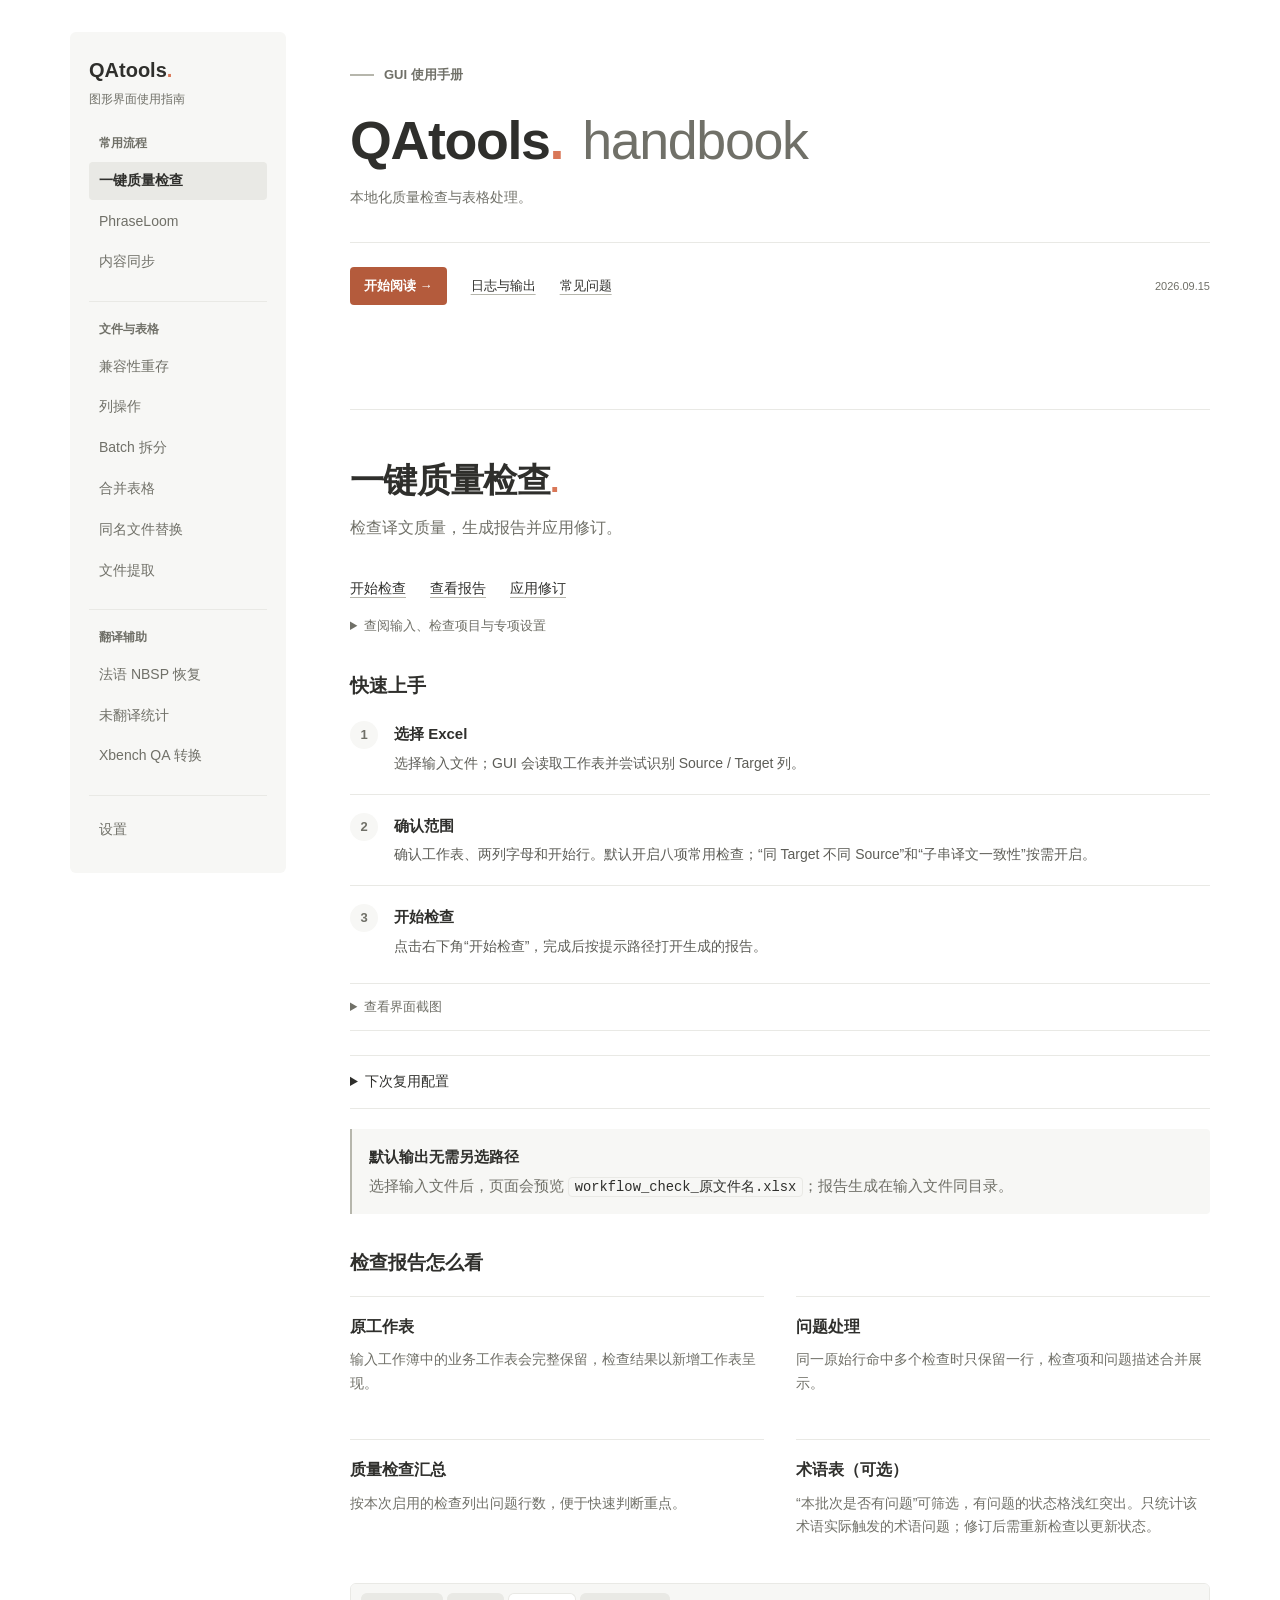
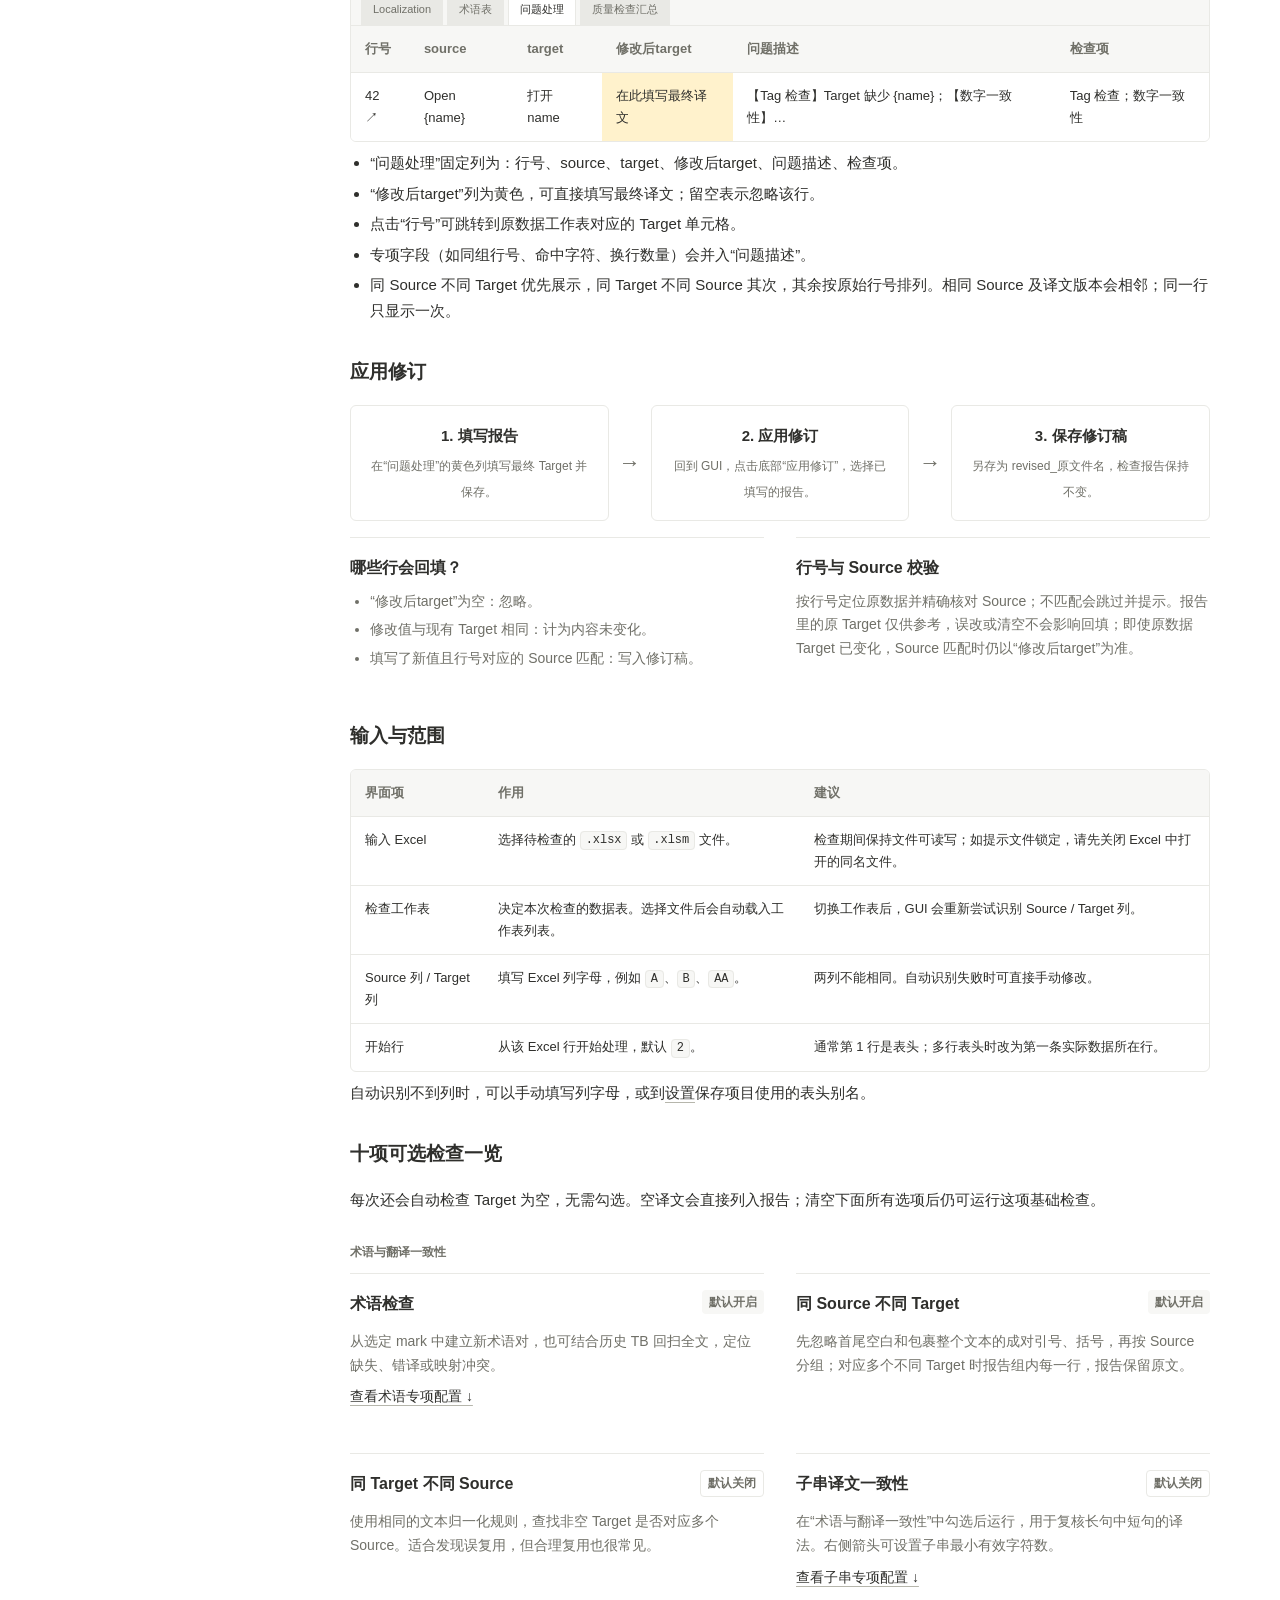
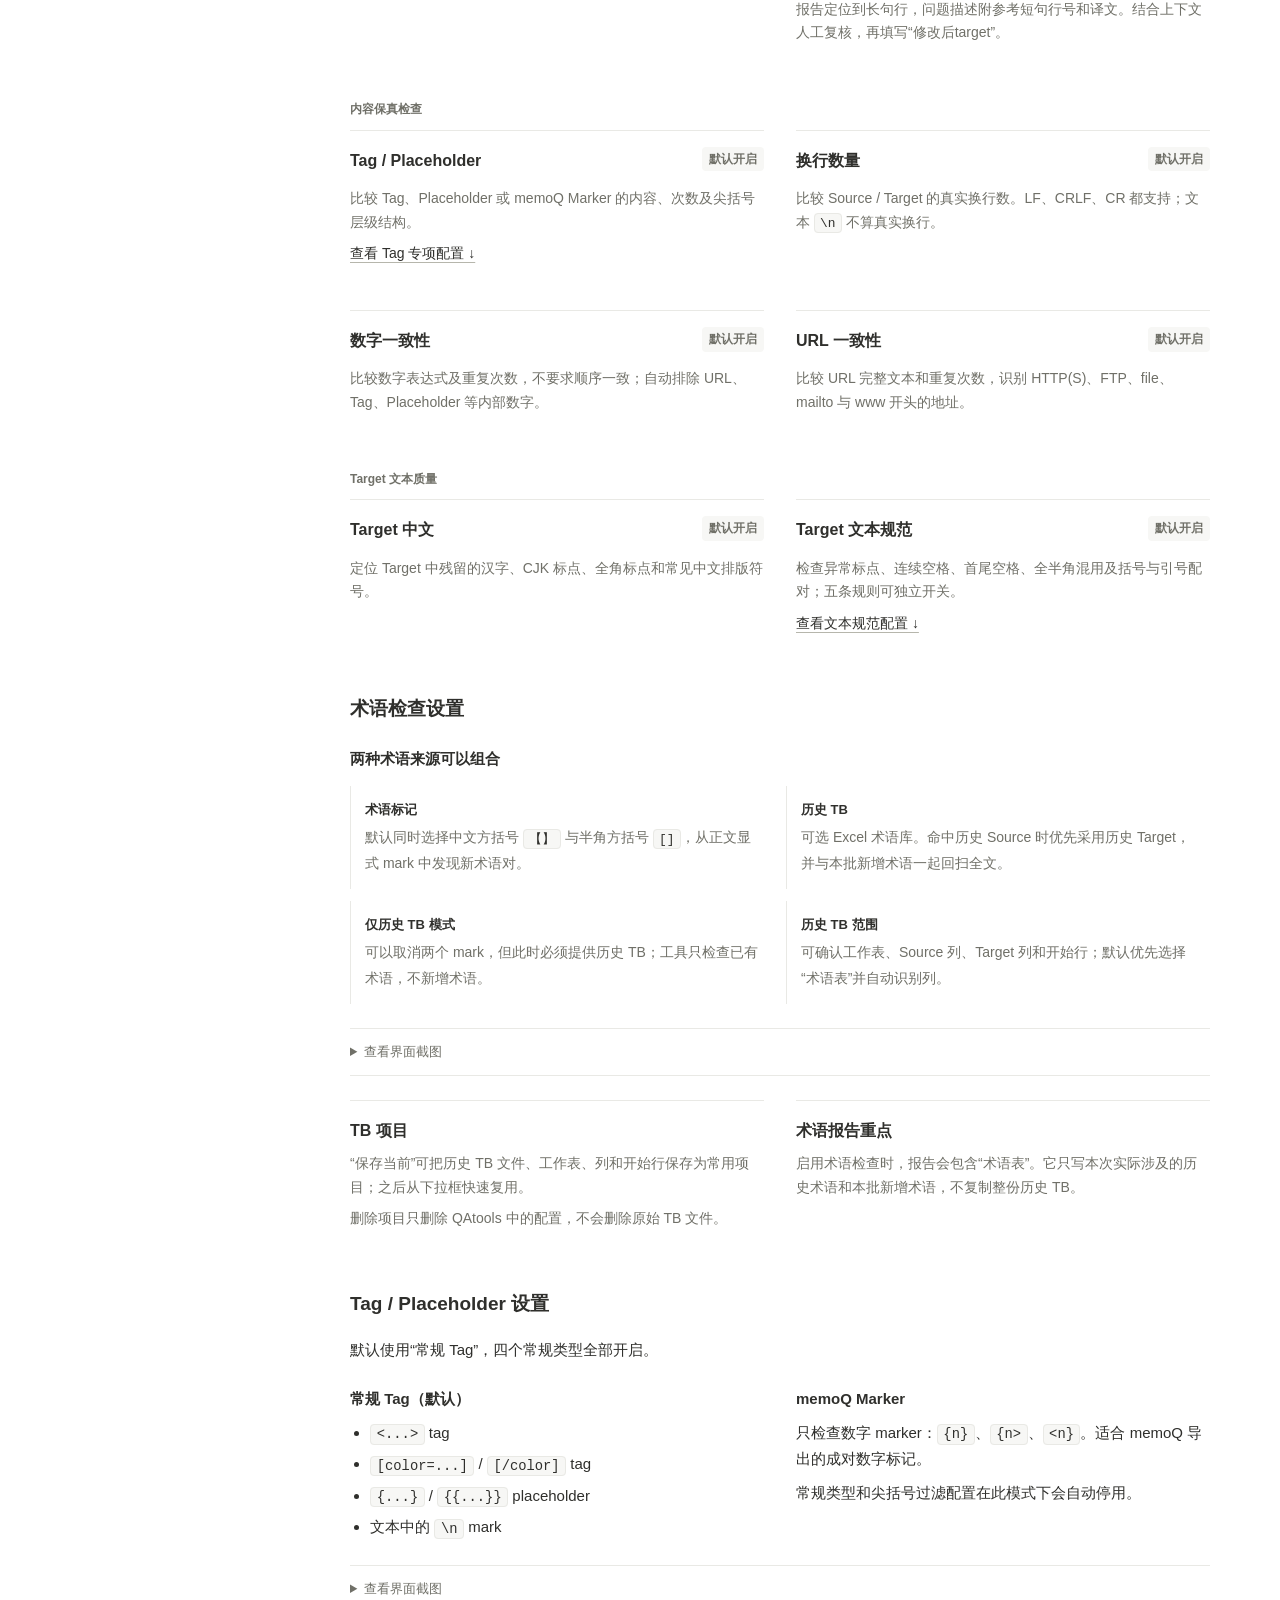
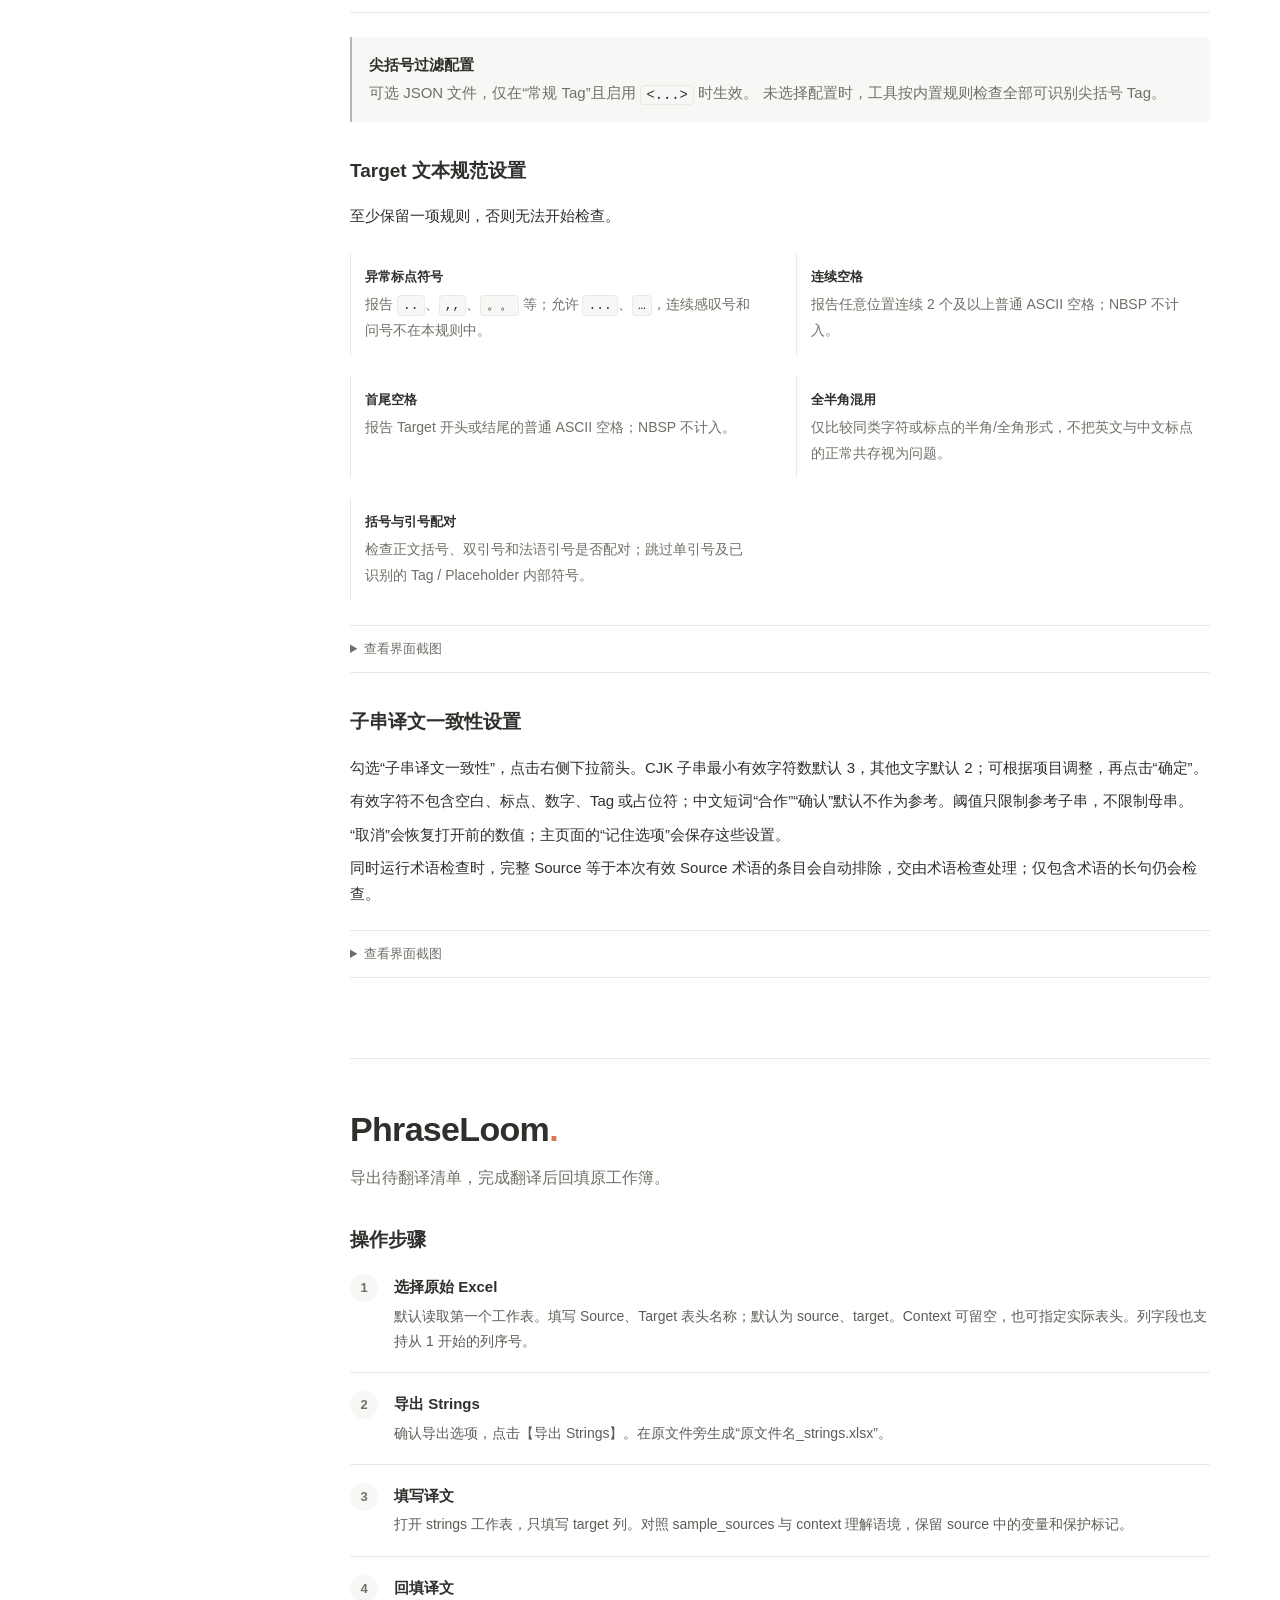
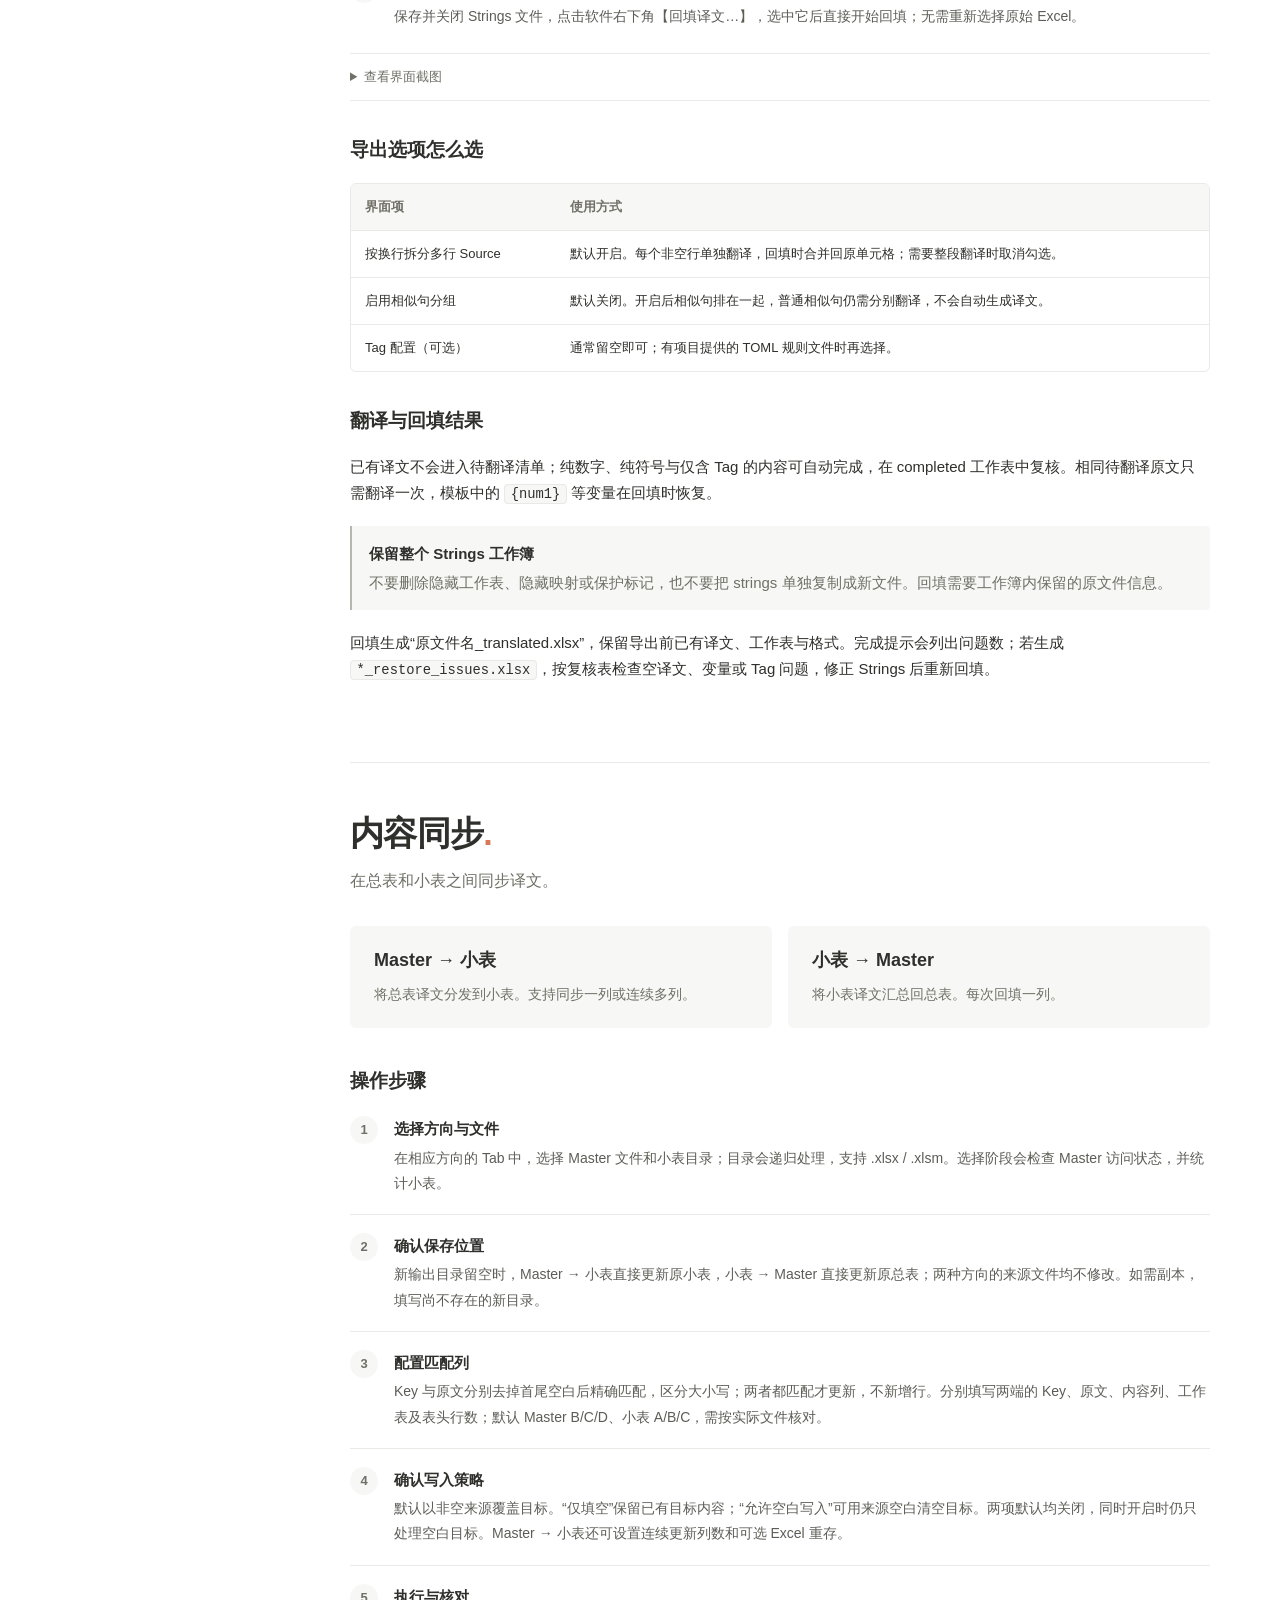
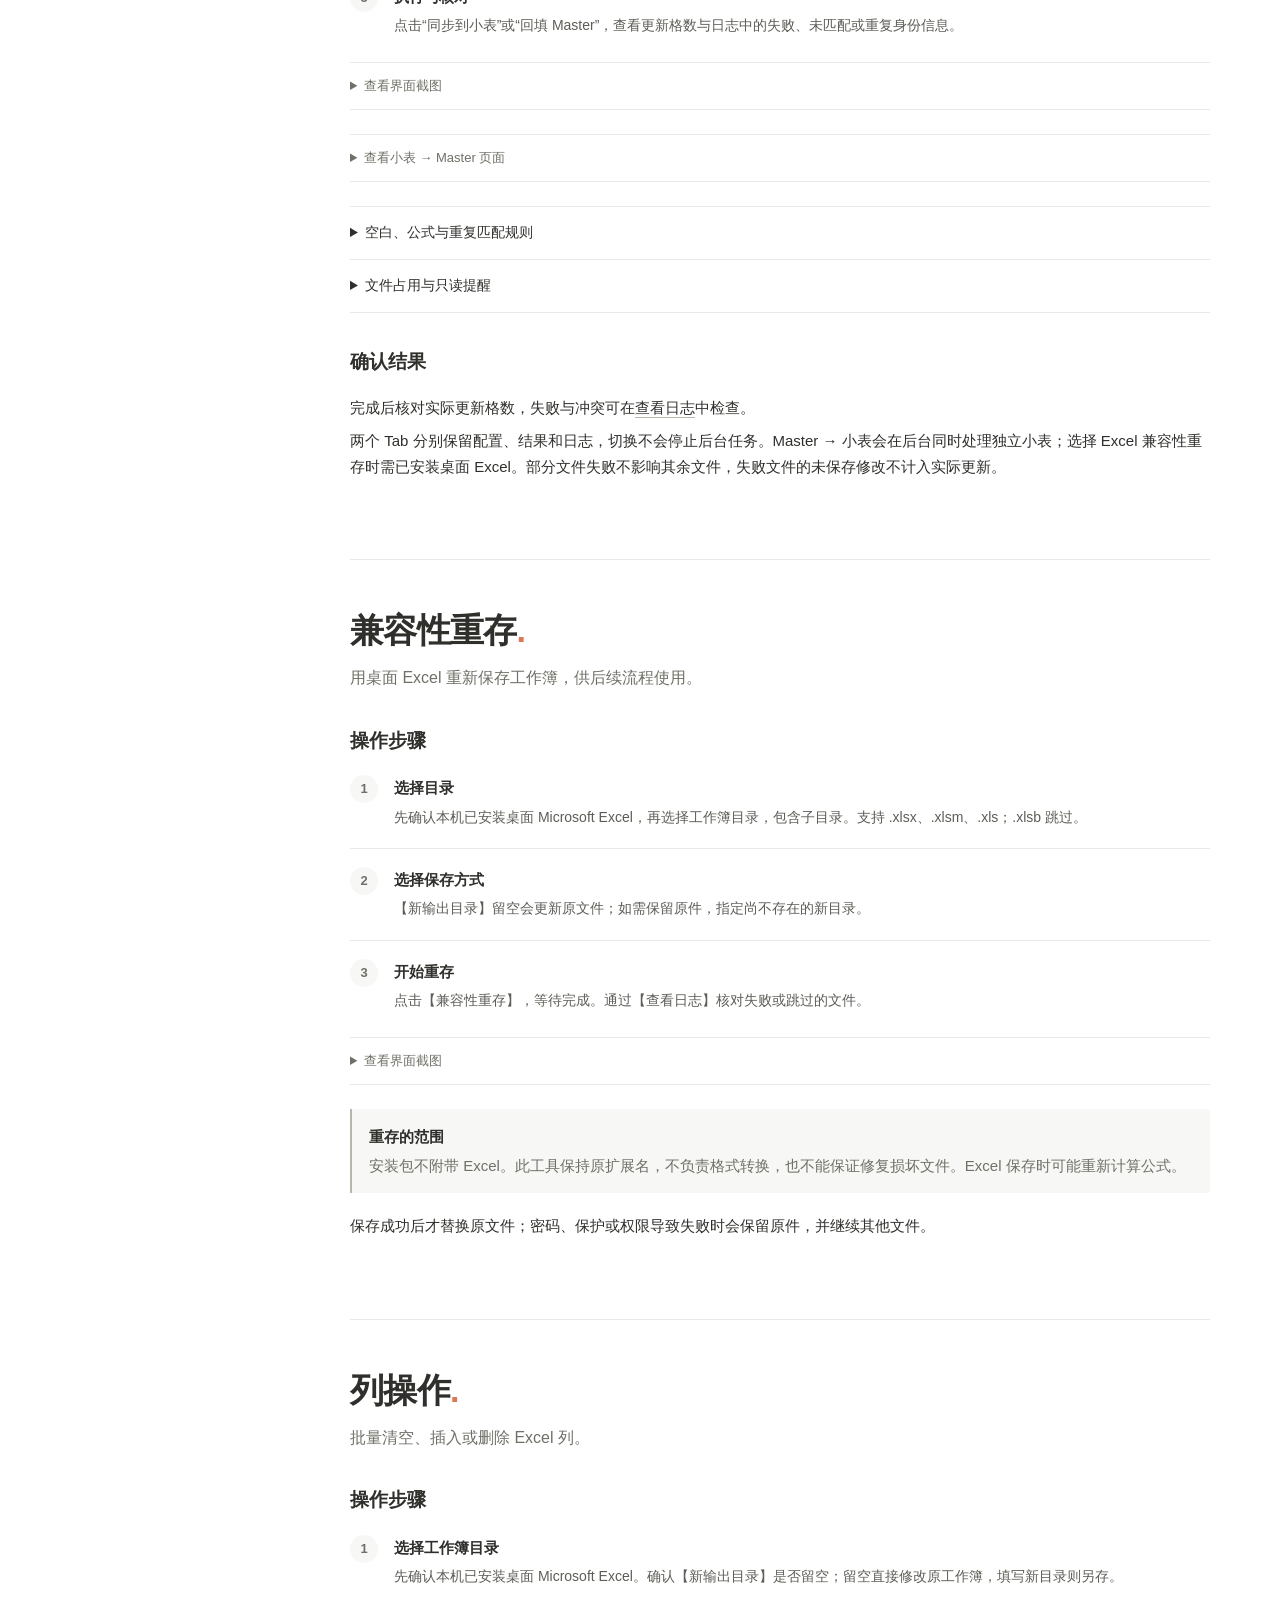
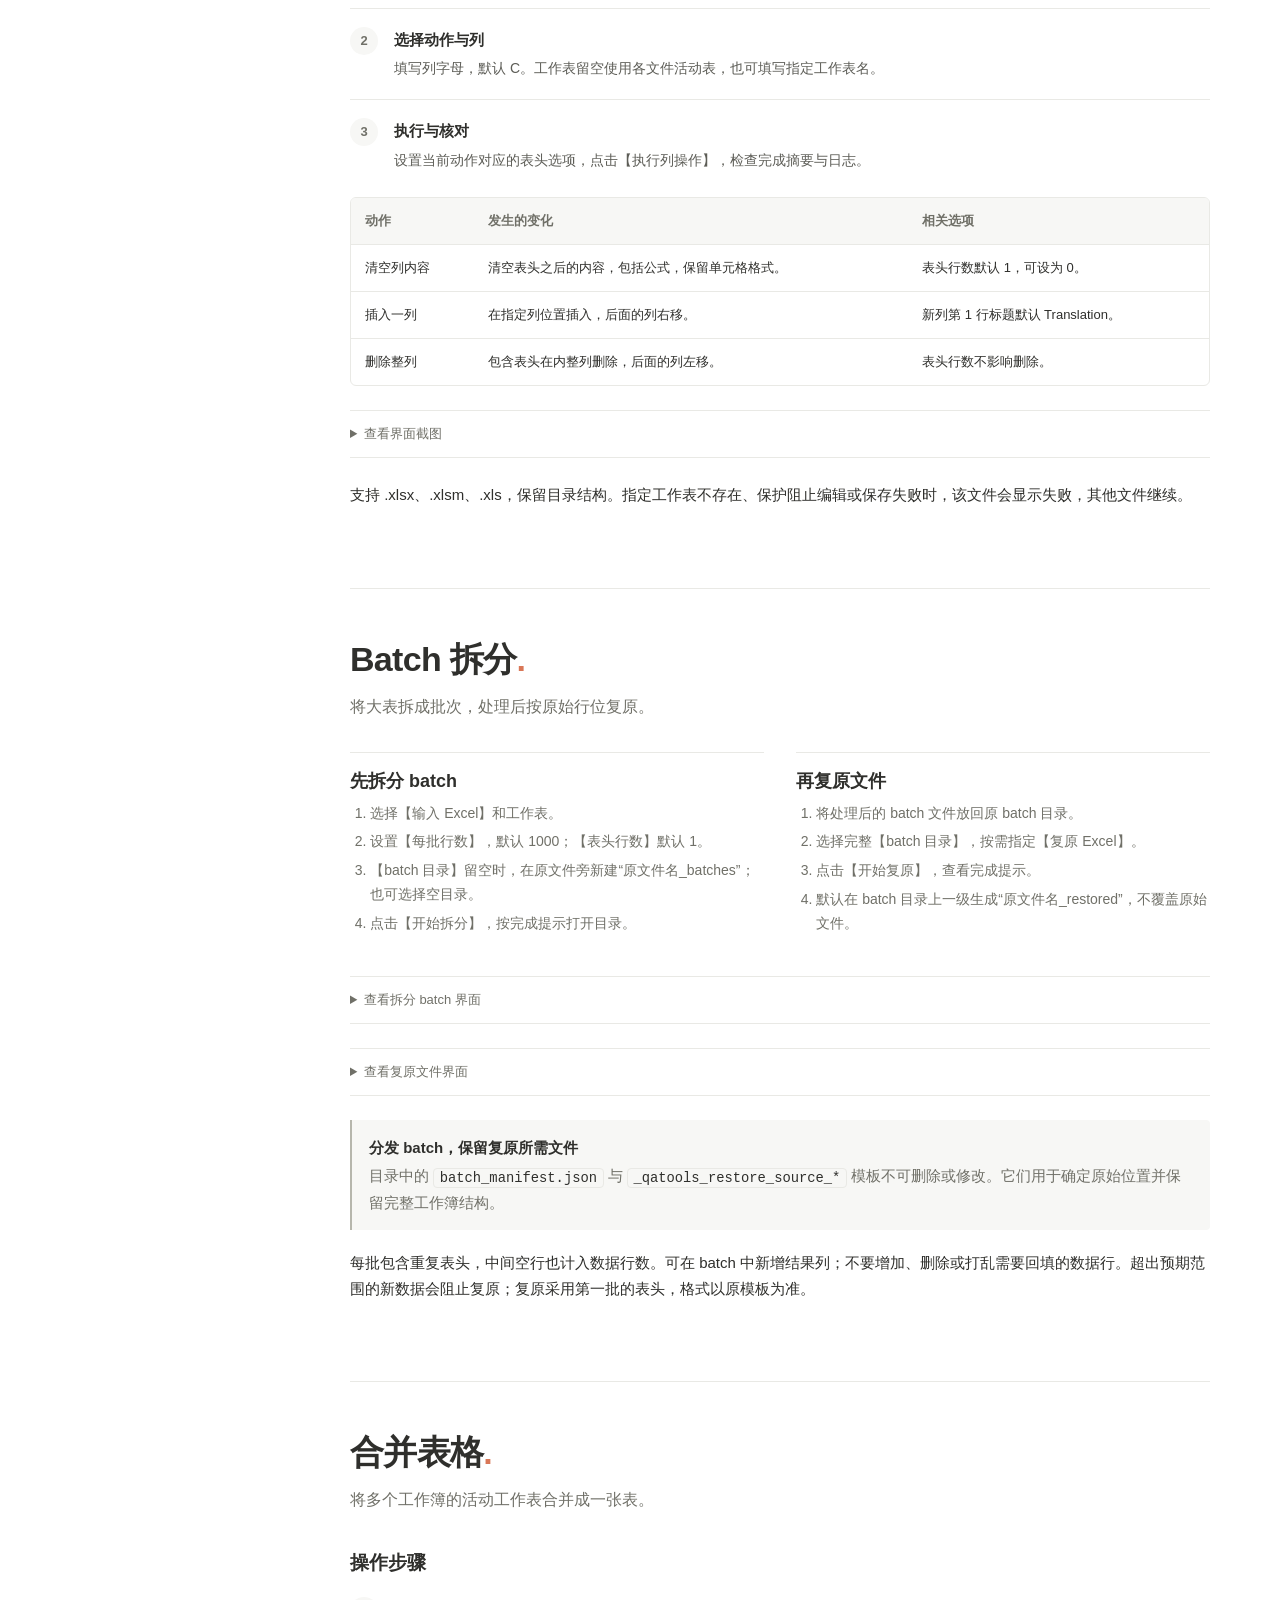
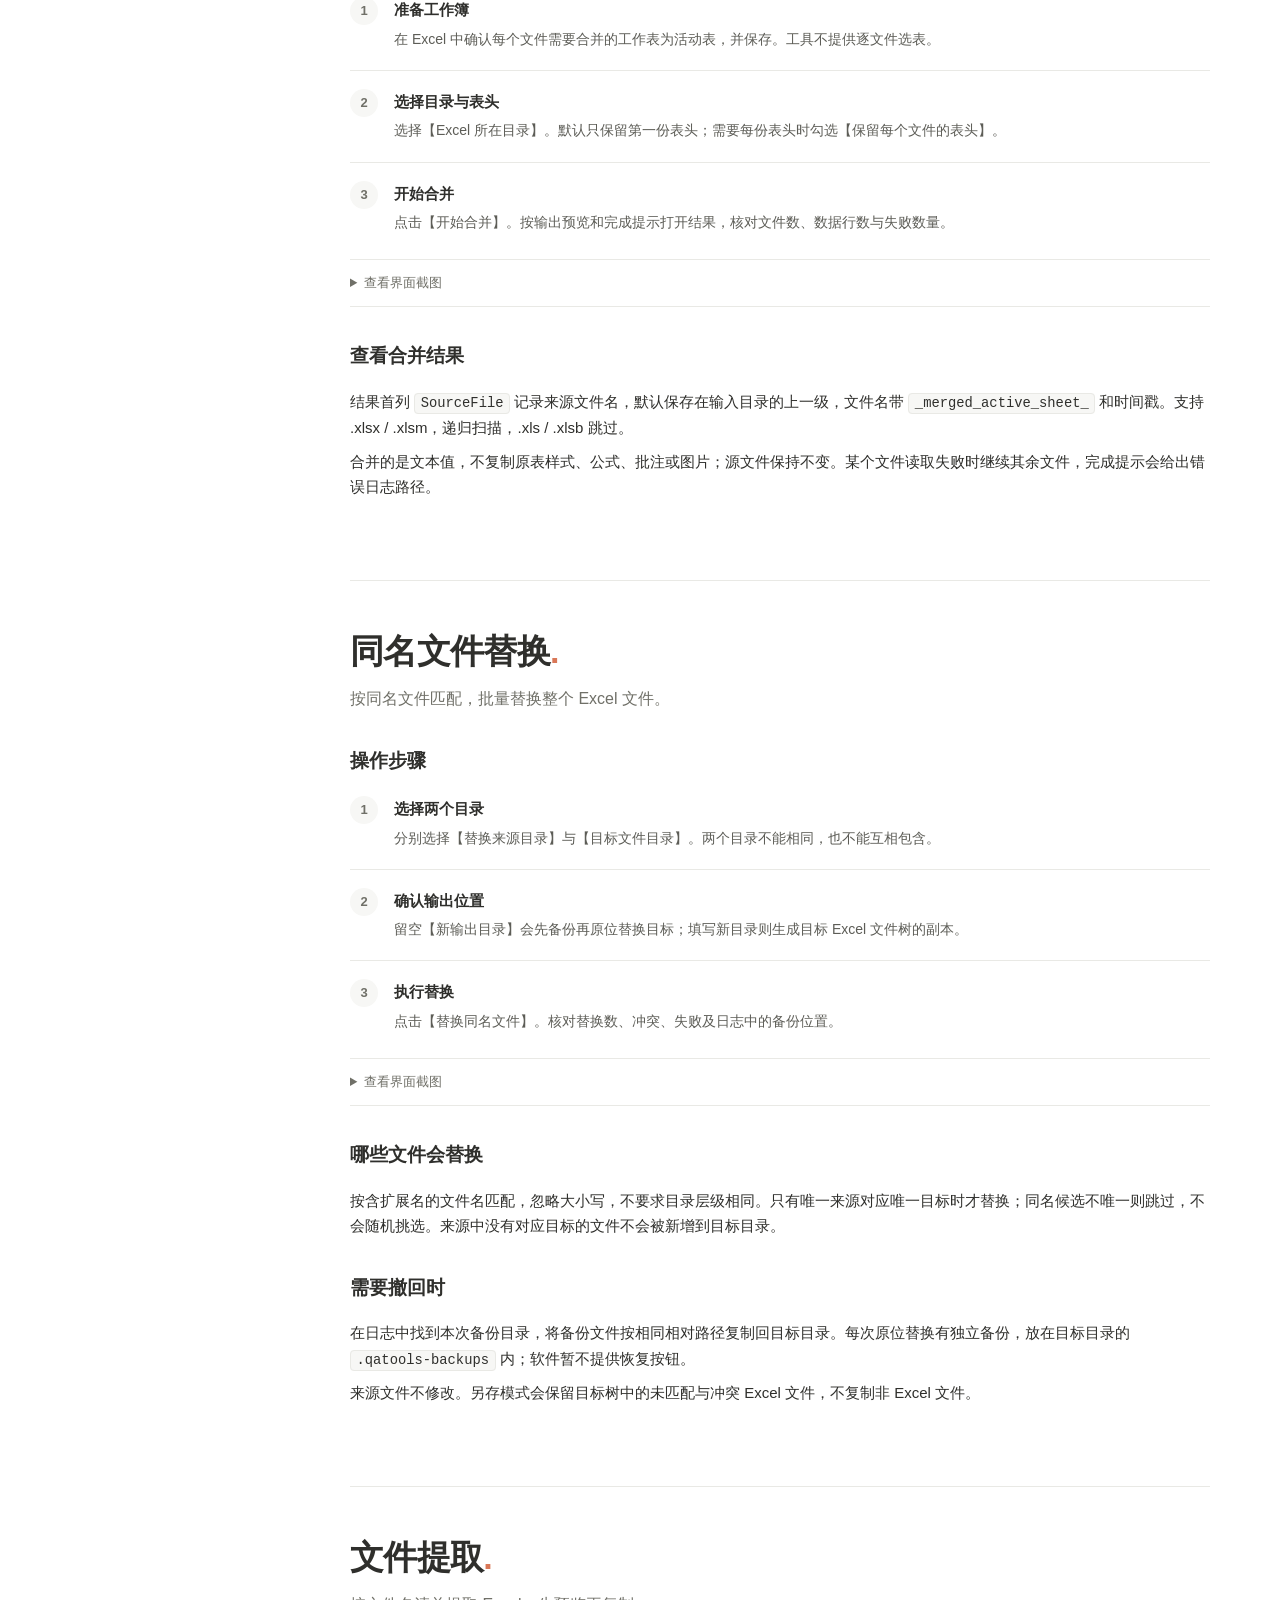
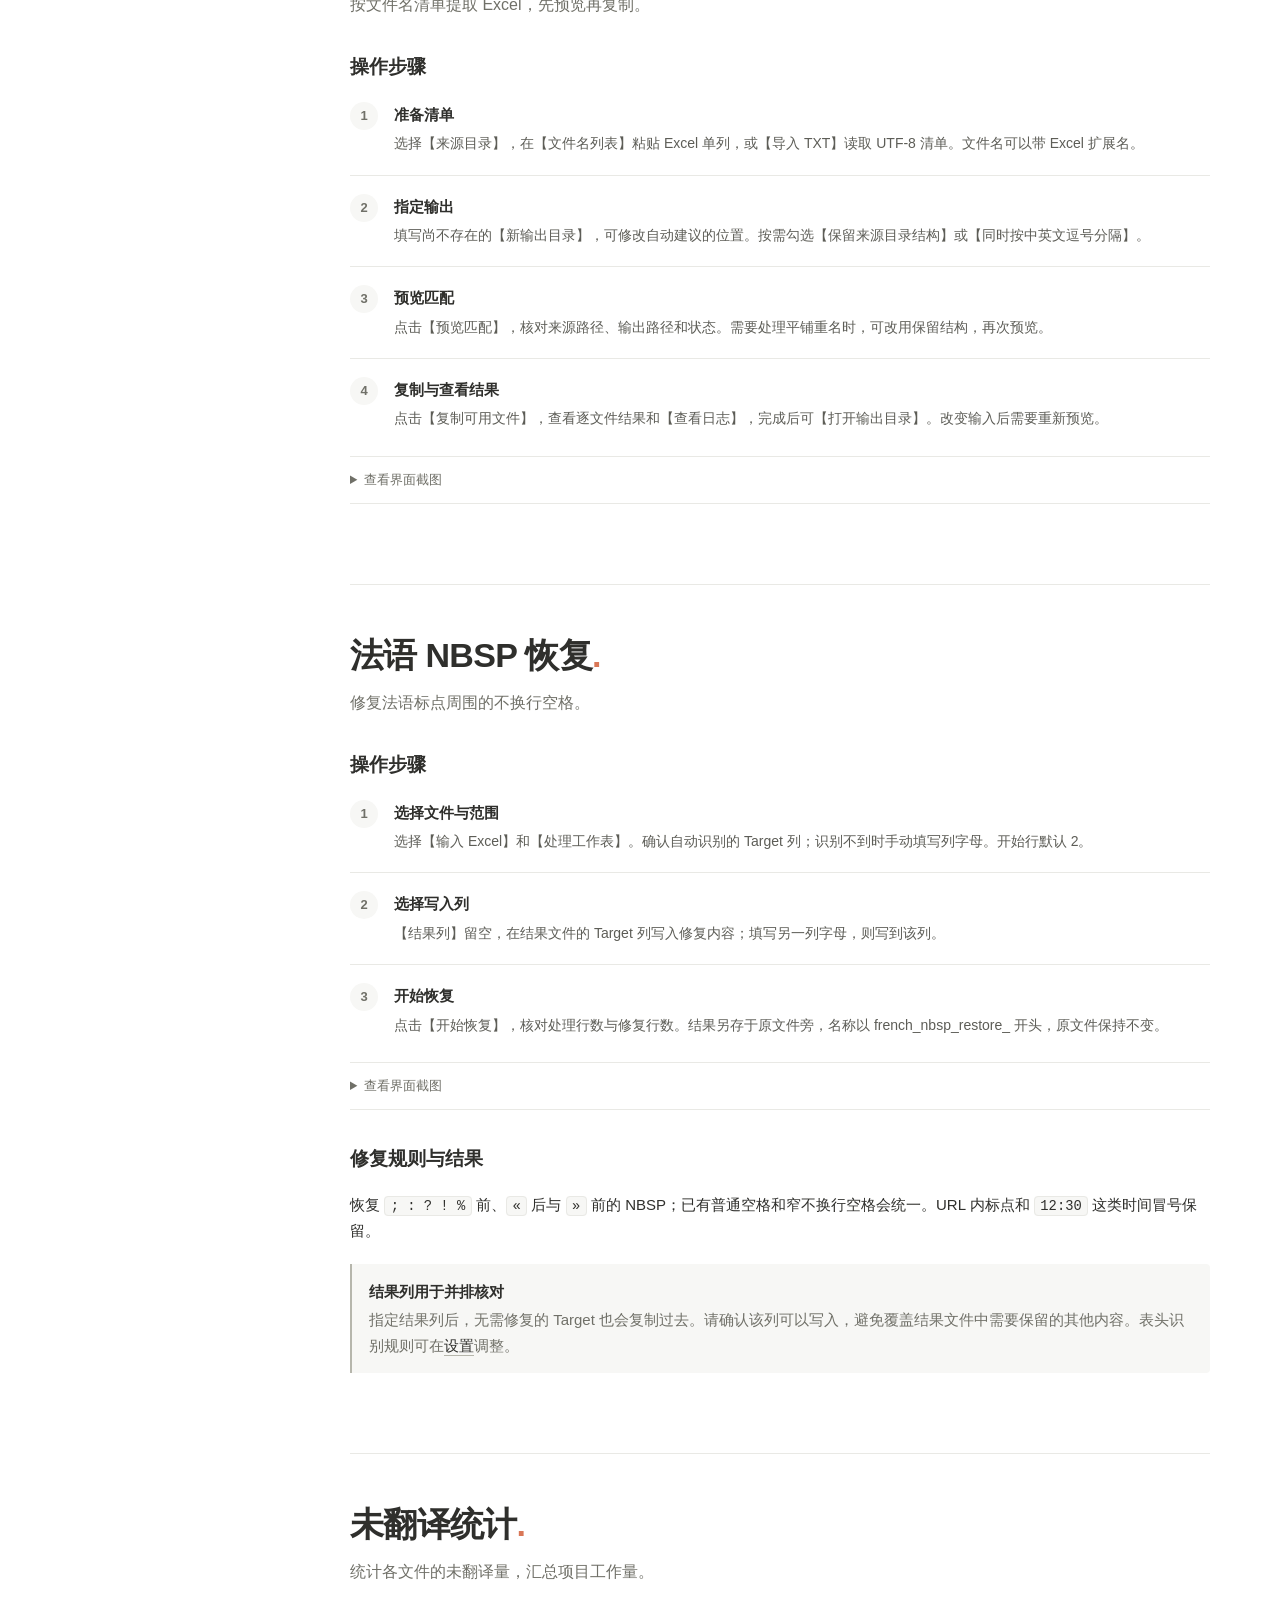
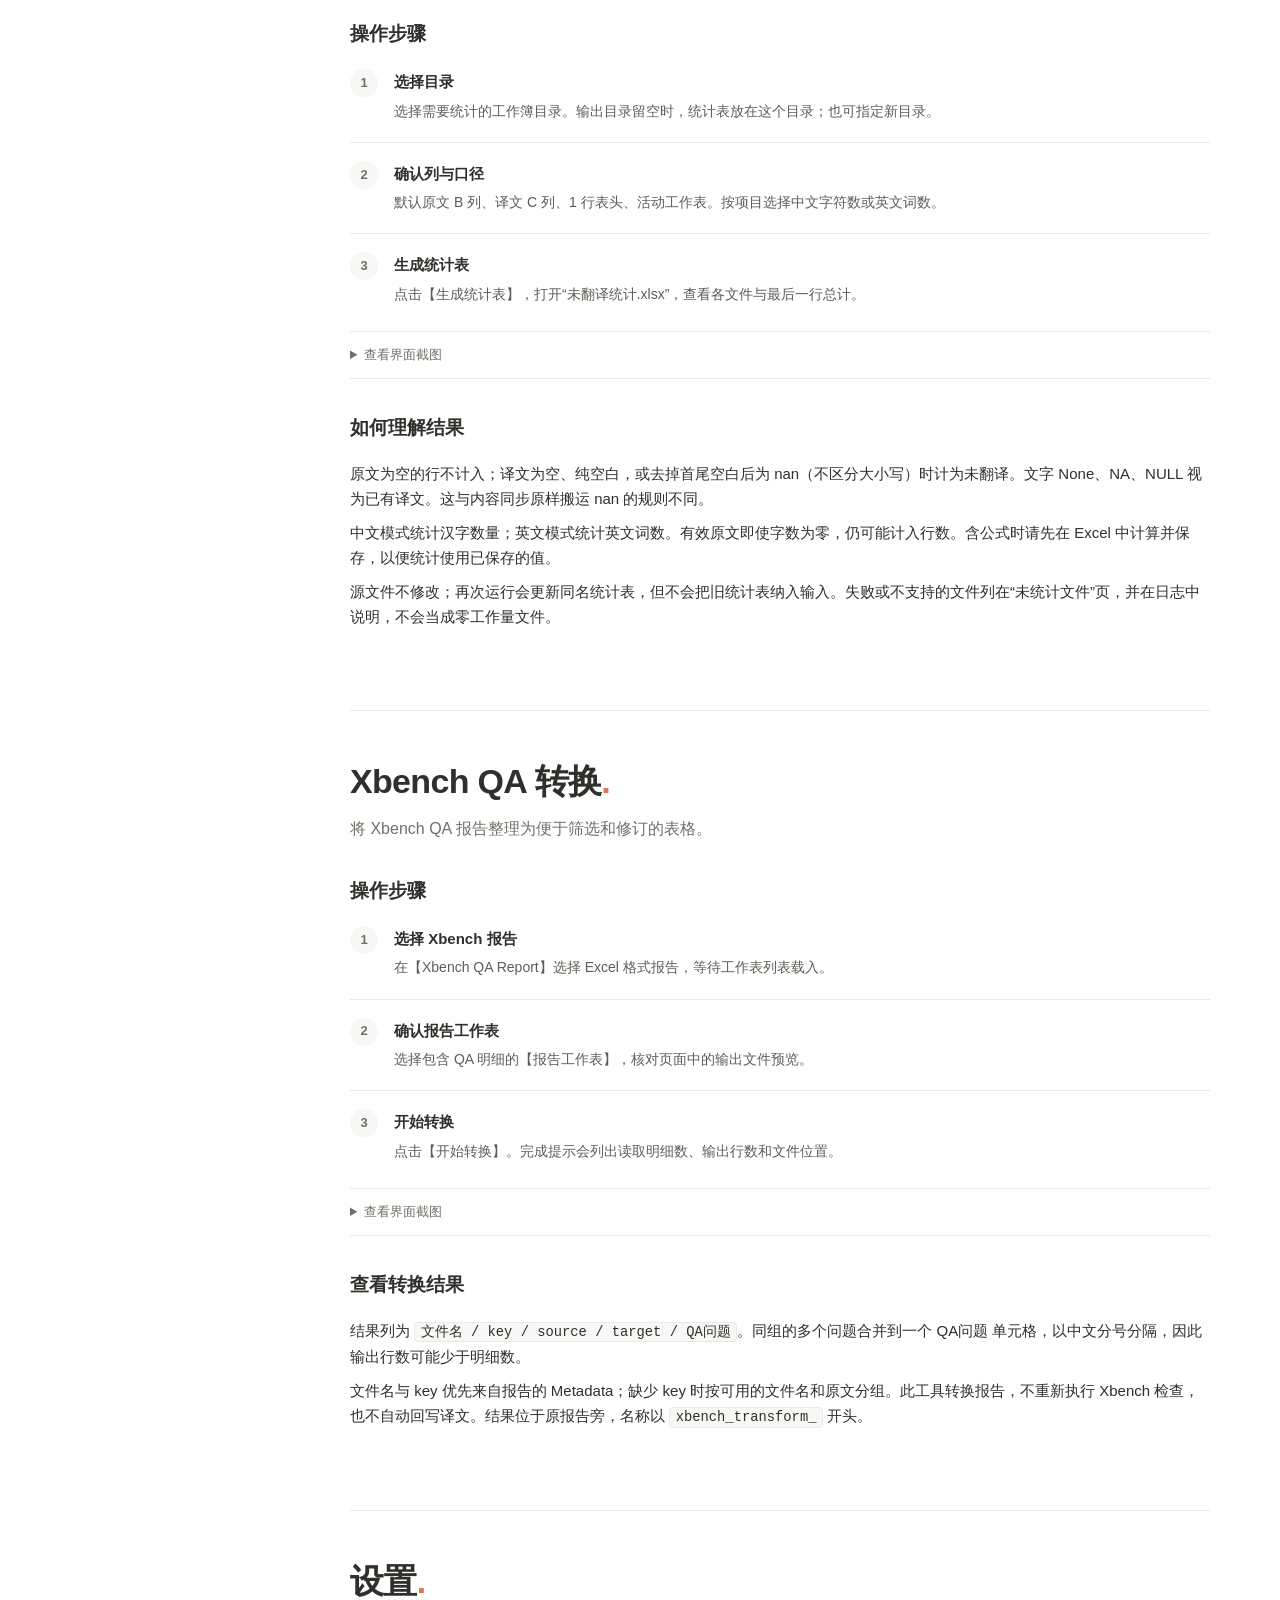
==== commit 3db6de88: "feat(qa): add empty-target and paired-symbol checks with efficient scanning" ====
--- a/docs/qa-workflow-guide/index.html
+++ b/docs/qa-workflow-guide/index.html
@@ -198,7 +198,8 @@
             <p>自动识别不到列时，可以手动填写列字母，或到<a href="#settings">设置</a>保存项目使用的表头别名。</p>
           </section>
           <section id="checks">
-            <h3>十项检查一览</h3>
+            <h3>十项可选检查一览</h3>
+            <p>每次还会自动检查 Target 为空，无需勾选。空译文会直接列入报告；清空下面所有选项后仍可运行这项基础检查。</p>
             <div class="group-label">术语与翻译一致性</div>
             <div class="check-grid">
               <article class="card">
@@ -279,7 +280,7 @@
                   <h4>Target 文本规范</h4>
                   <span class="status-pill on">默认开启</span>
                 </div>
-                <p>检查异常标点、连续空格、首尾空格和全半角混用；四条规则可独立开关。</p>
+                <p>检查异常标点、连续空格、首尾空格、全半角混用及括号与引号配对；五条规则可独立开关。</p>
                 <p><a href="#target-settings">查看文本规范配置 ↓</a></p>
               </article>
             </div>
@@ -354,11 +355,12 @@
                 <article class="mini"><strong>连续空格</strong><span>报告任意位置连续 2 个及以上普通 ASCII 空格；NBSP 不计入。</span></article>
                 <article class="mini"><strong>首尾空格</strong><span>报告 Target 开头或结尾的普通 ASCII 空格；NBSP 不计入。</span></article>
                 <article class="mini"><strong>全半角混用</strong><span>仅比较同类字符或标点的半角/全角形式，不把英文与中文标点的正常共存视为问题。</span></article>
+                <article class="mini"><strong>括号与引号配对</strong><span>检查正文括号、双引号和法语引号是否配对；跳过单引号及已识别的 Tag / Placeholder 内部符号。</span></article>
               </div>
               <details class="screenshot-detail"><summary>查看界面截图</summary>
             <figure class="shot">
-                <img src="assets/target-text-settings.png" alt="Target 文本规范设置窗口，四条检查规则均已勾选" width="620" height="151">
-                <figcaption>四条文本规范规则可分别勾选。</figcaption>
+                <img src="assets/target-text-settings.png" alt="Target 文本规范设置窗口，五条检查规则均已勾选" width="620" height="188">
+                <figcaption>五条文本规范规则可分别勾选。</figcaption>
               </figure>
           </details>
             </div>
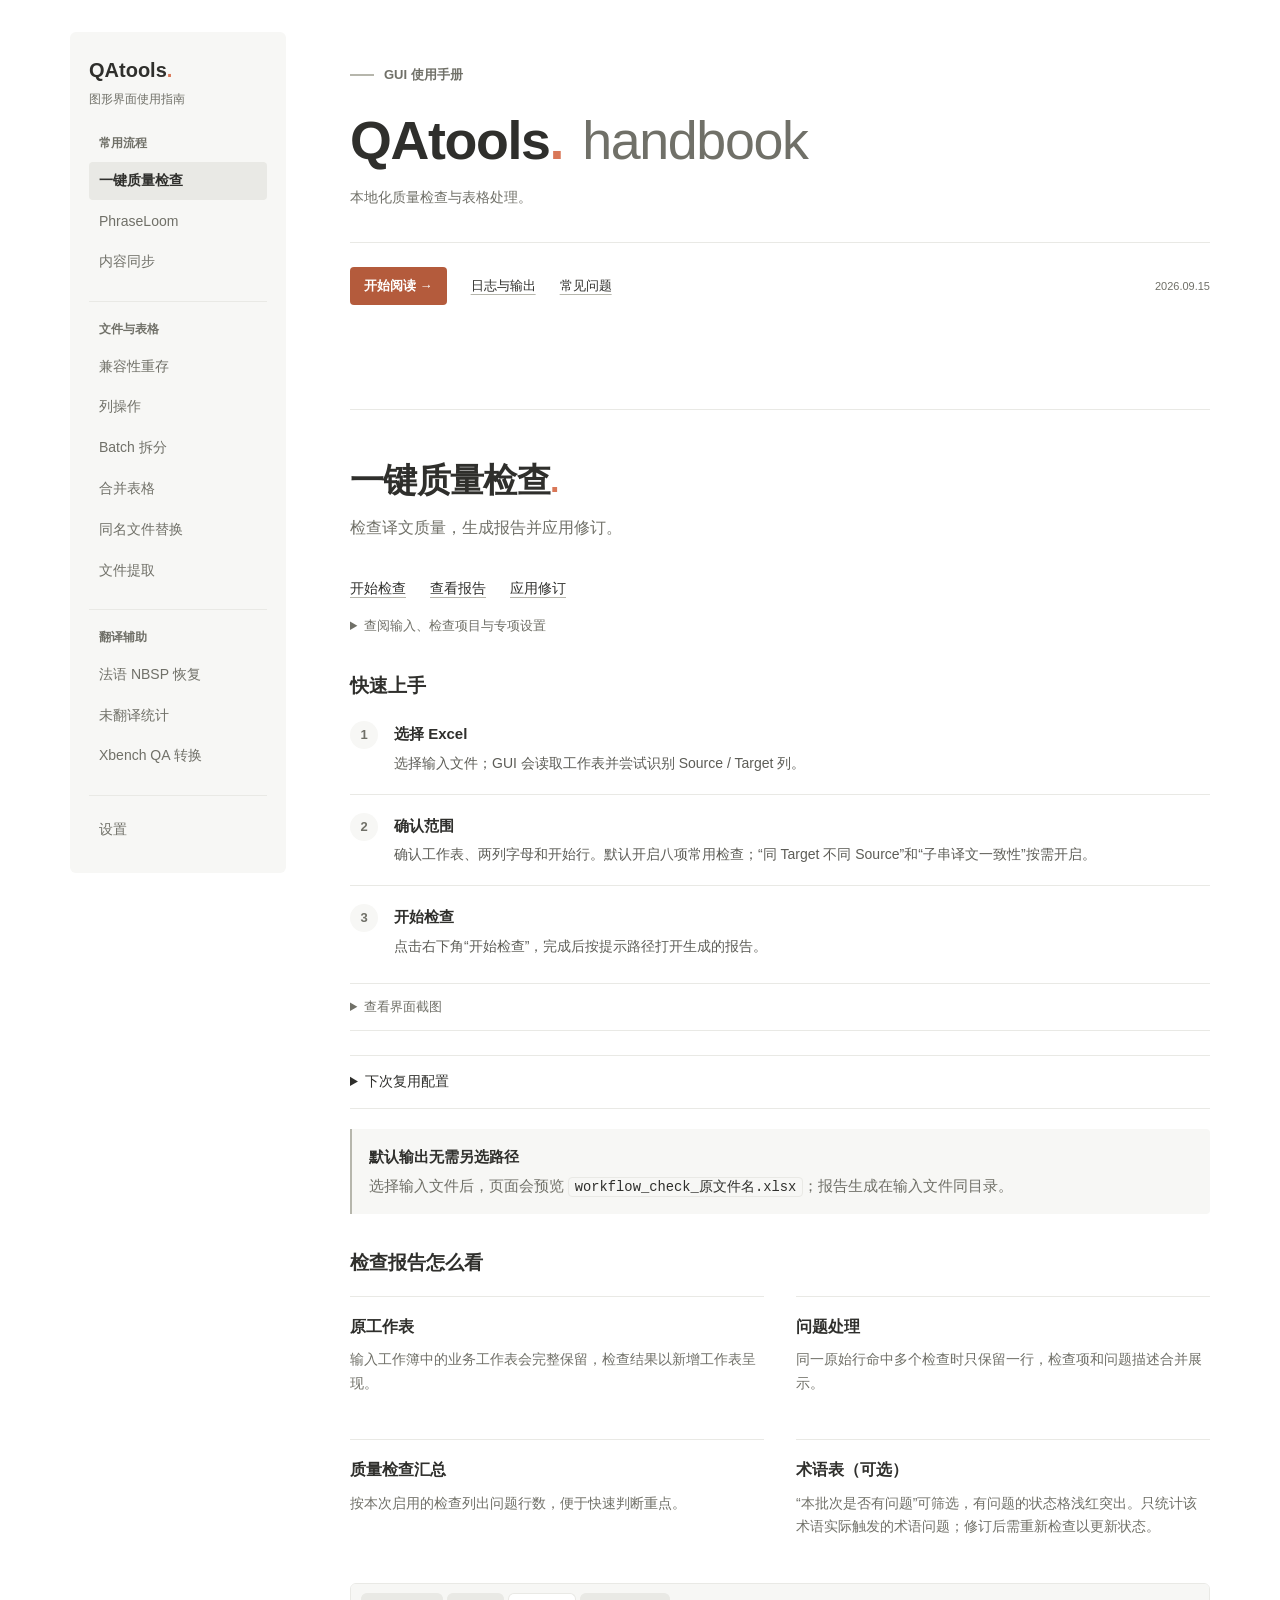
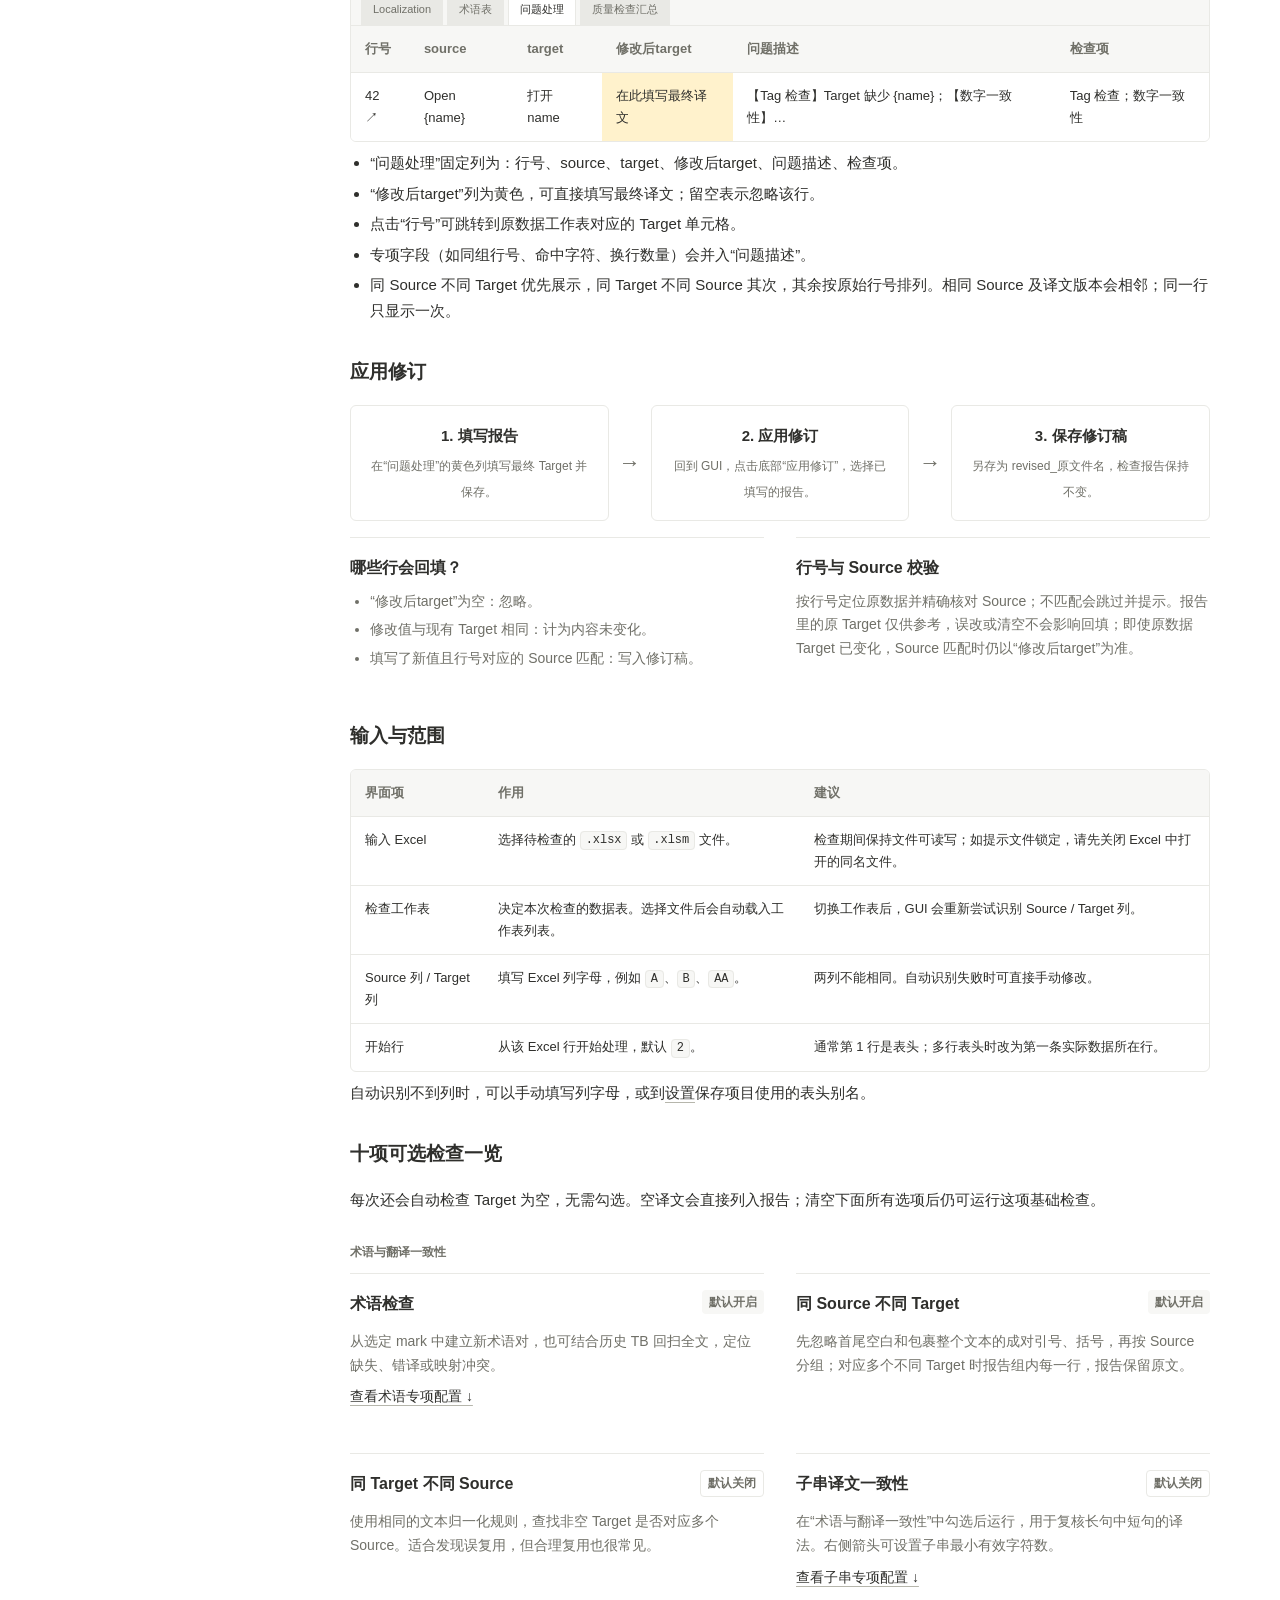
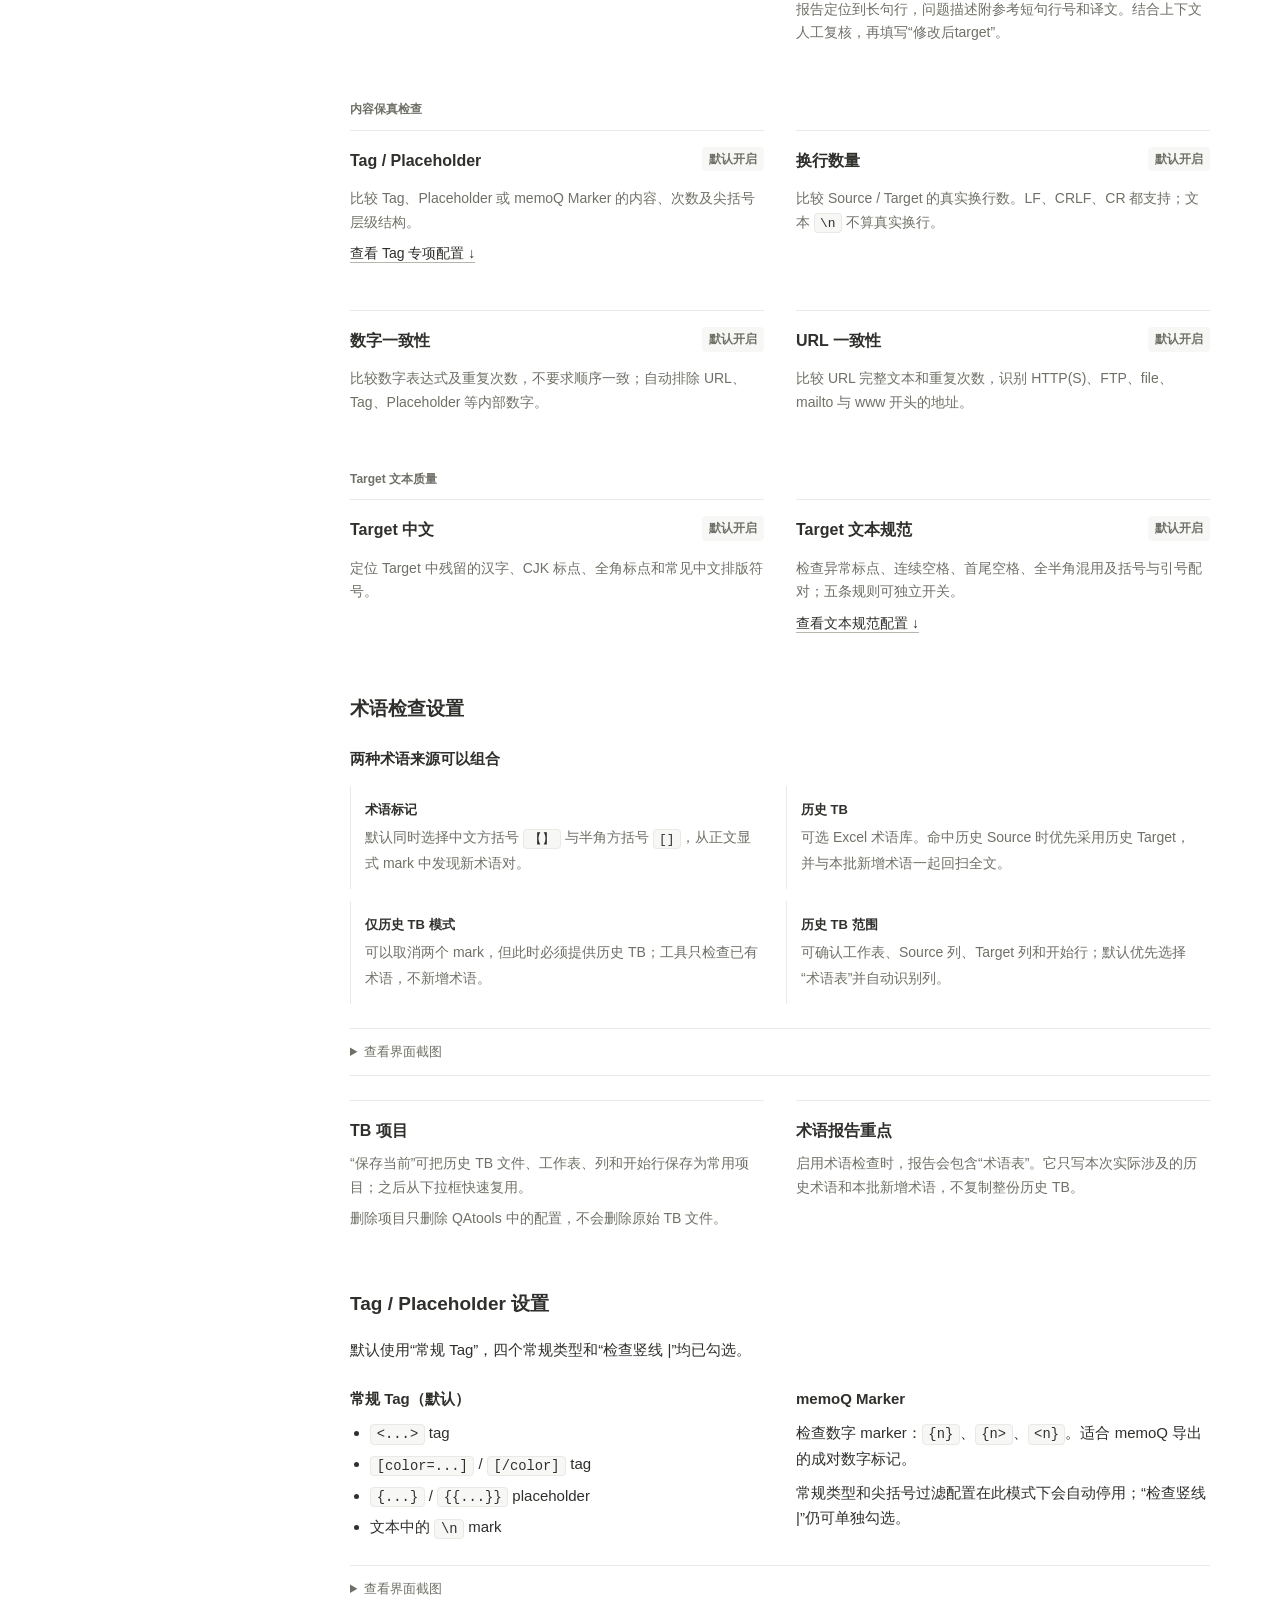
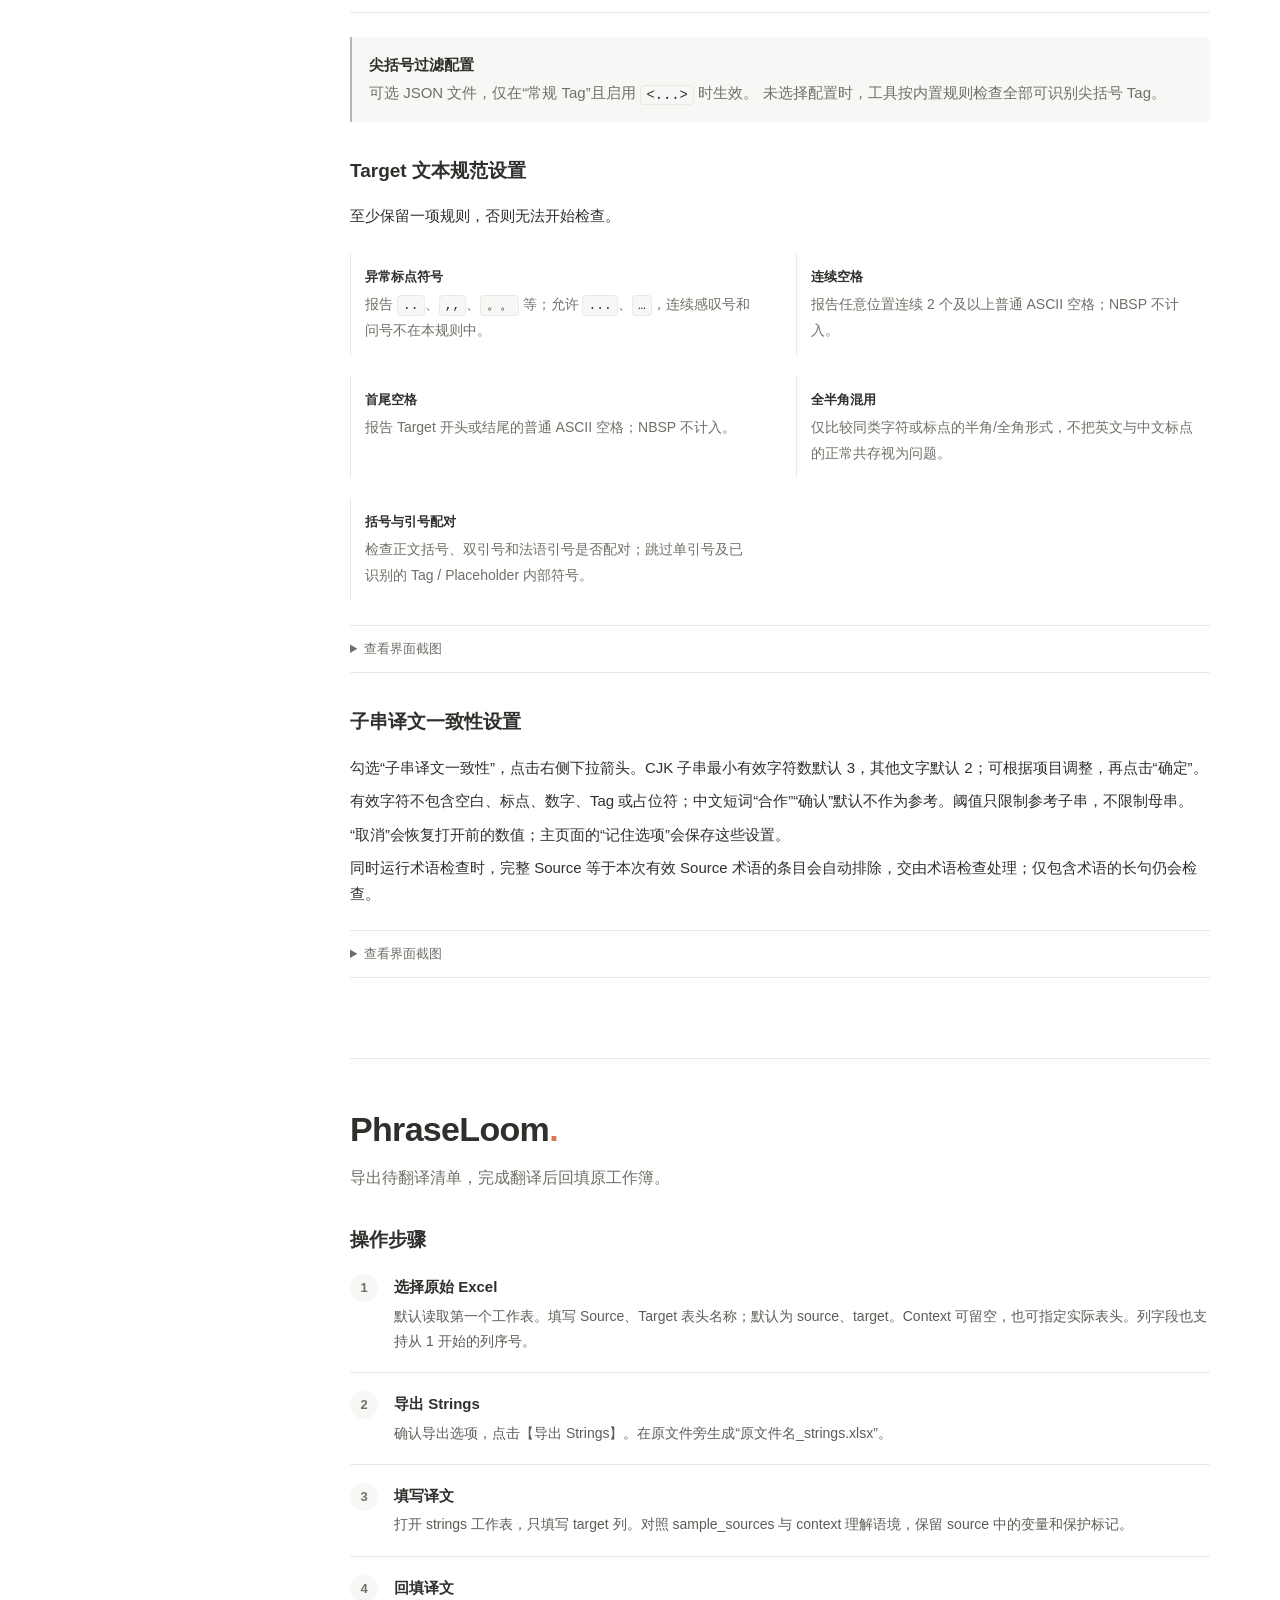
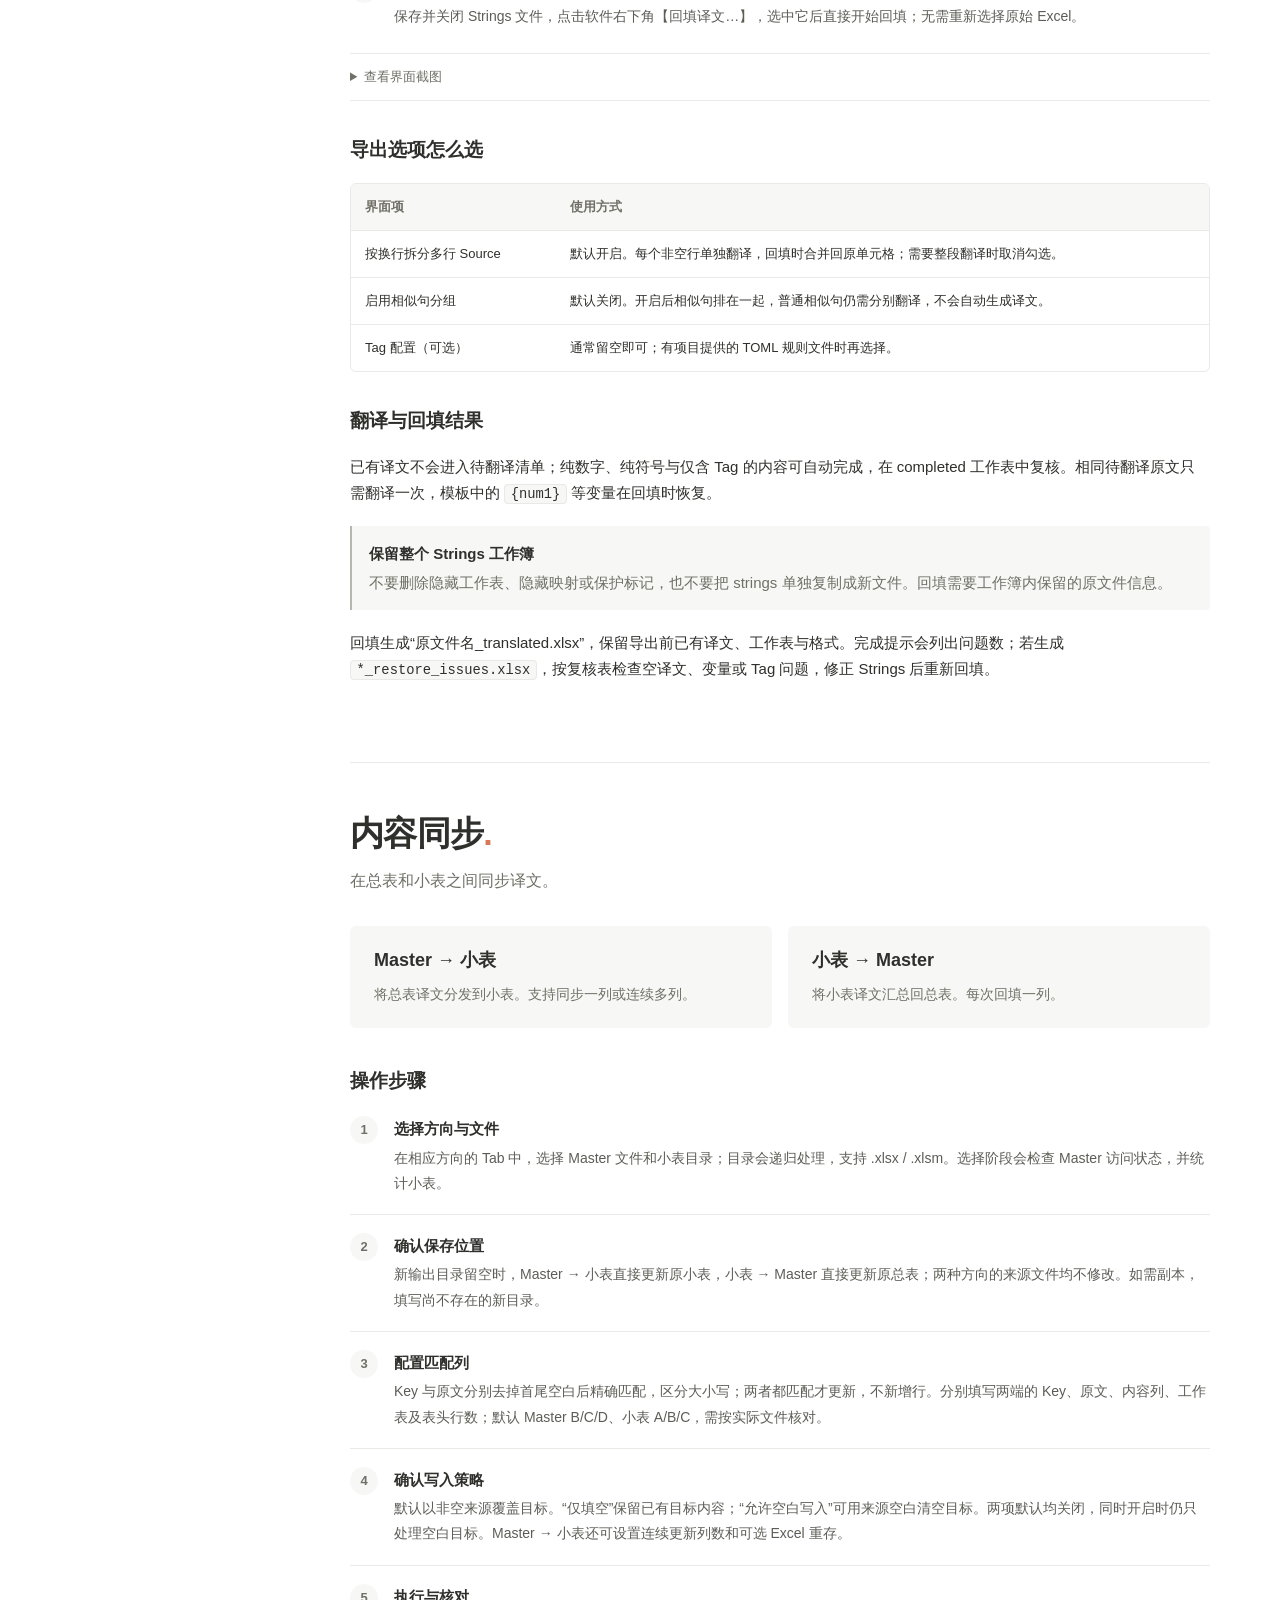
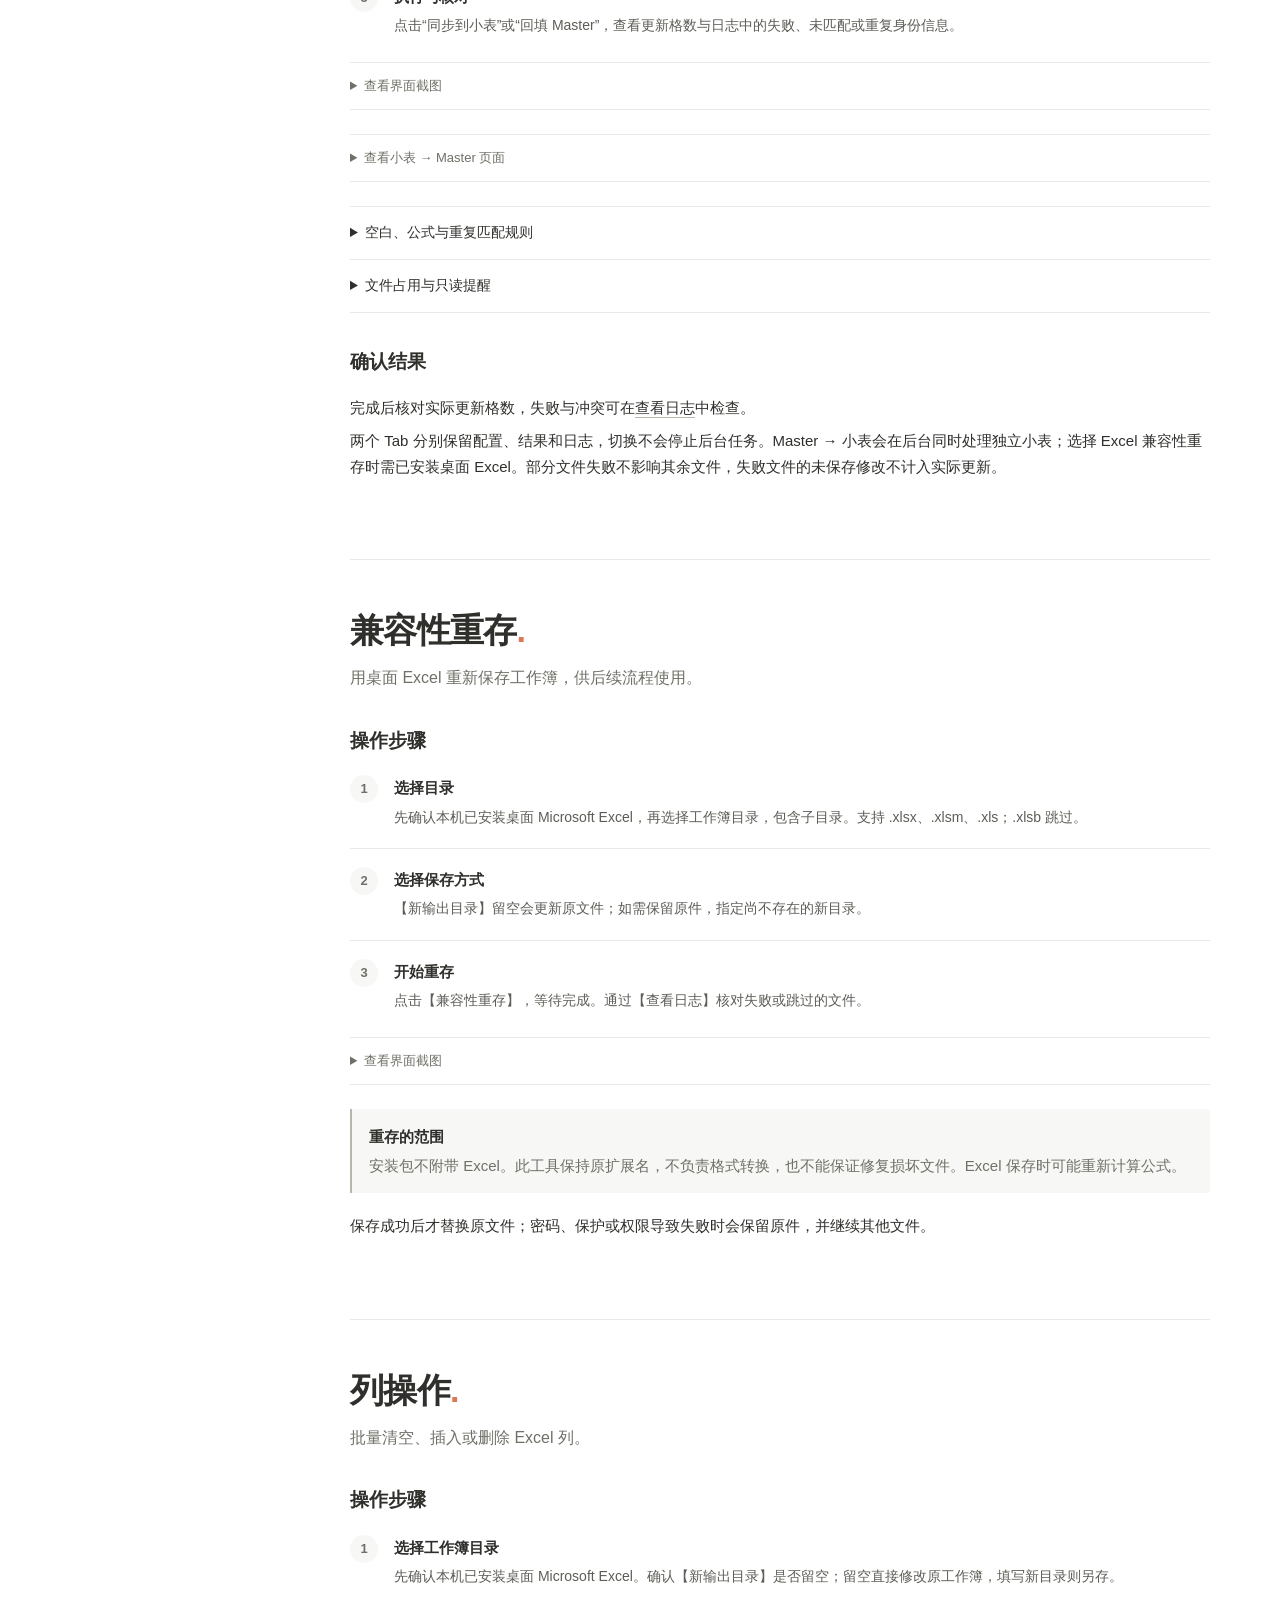
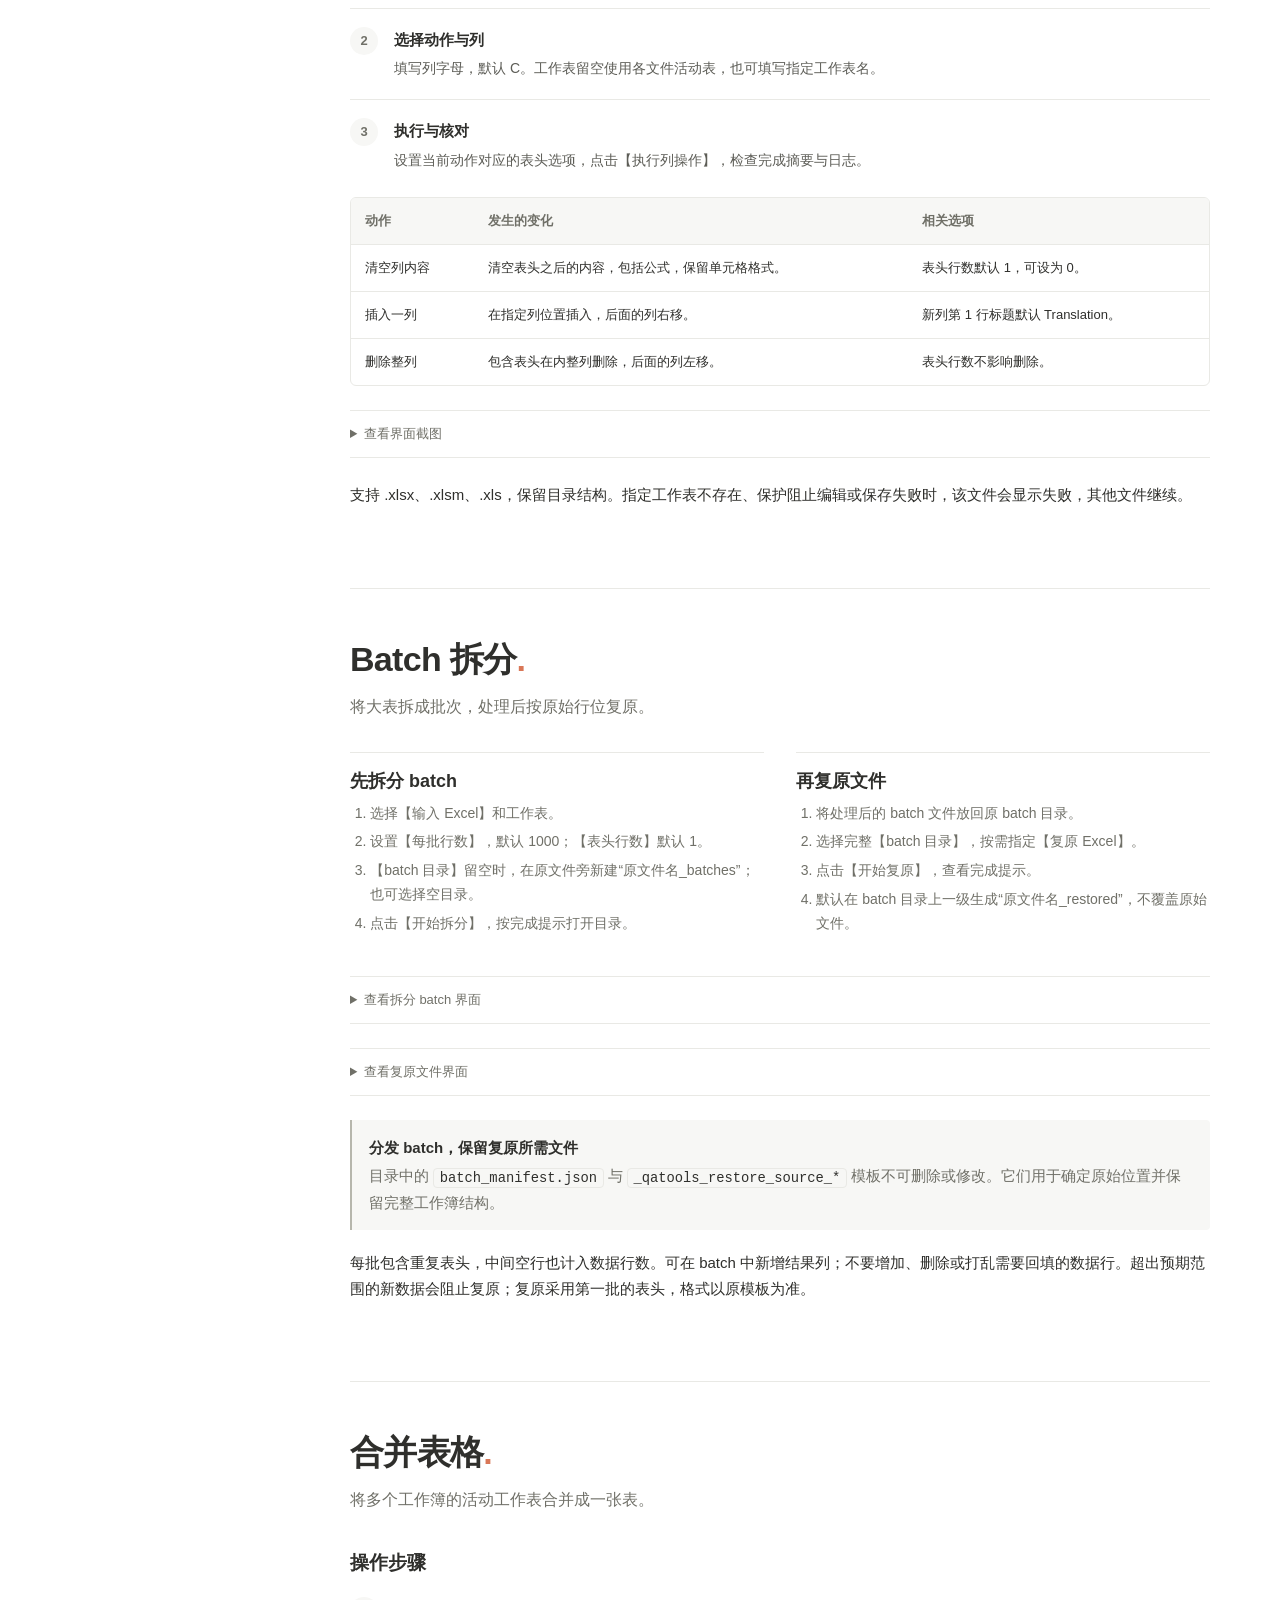
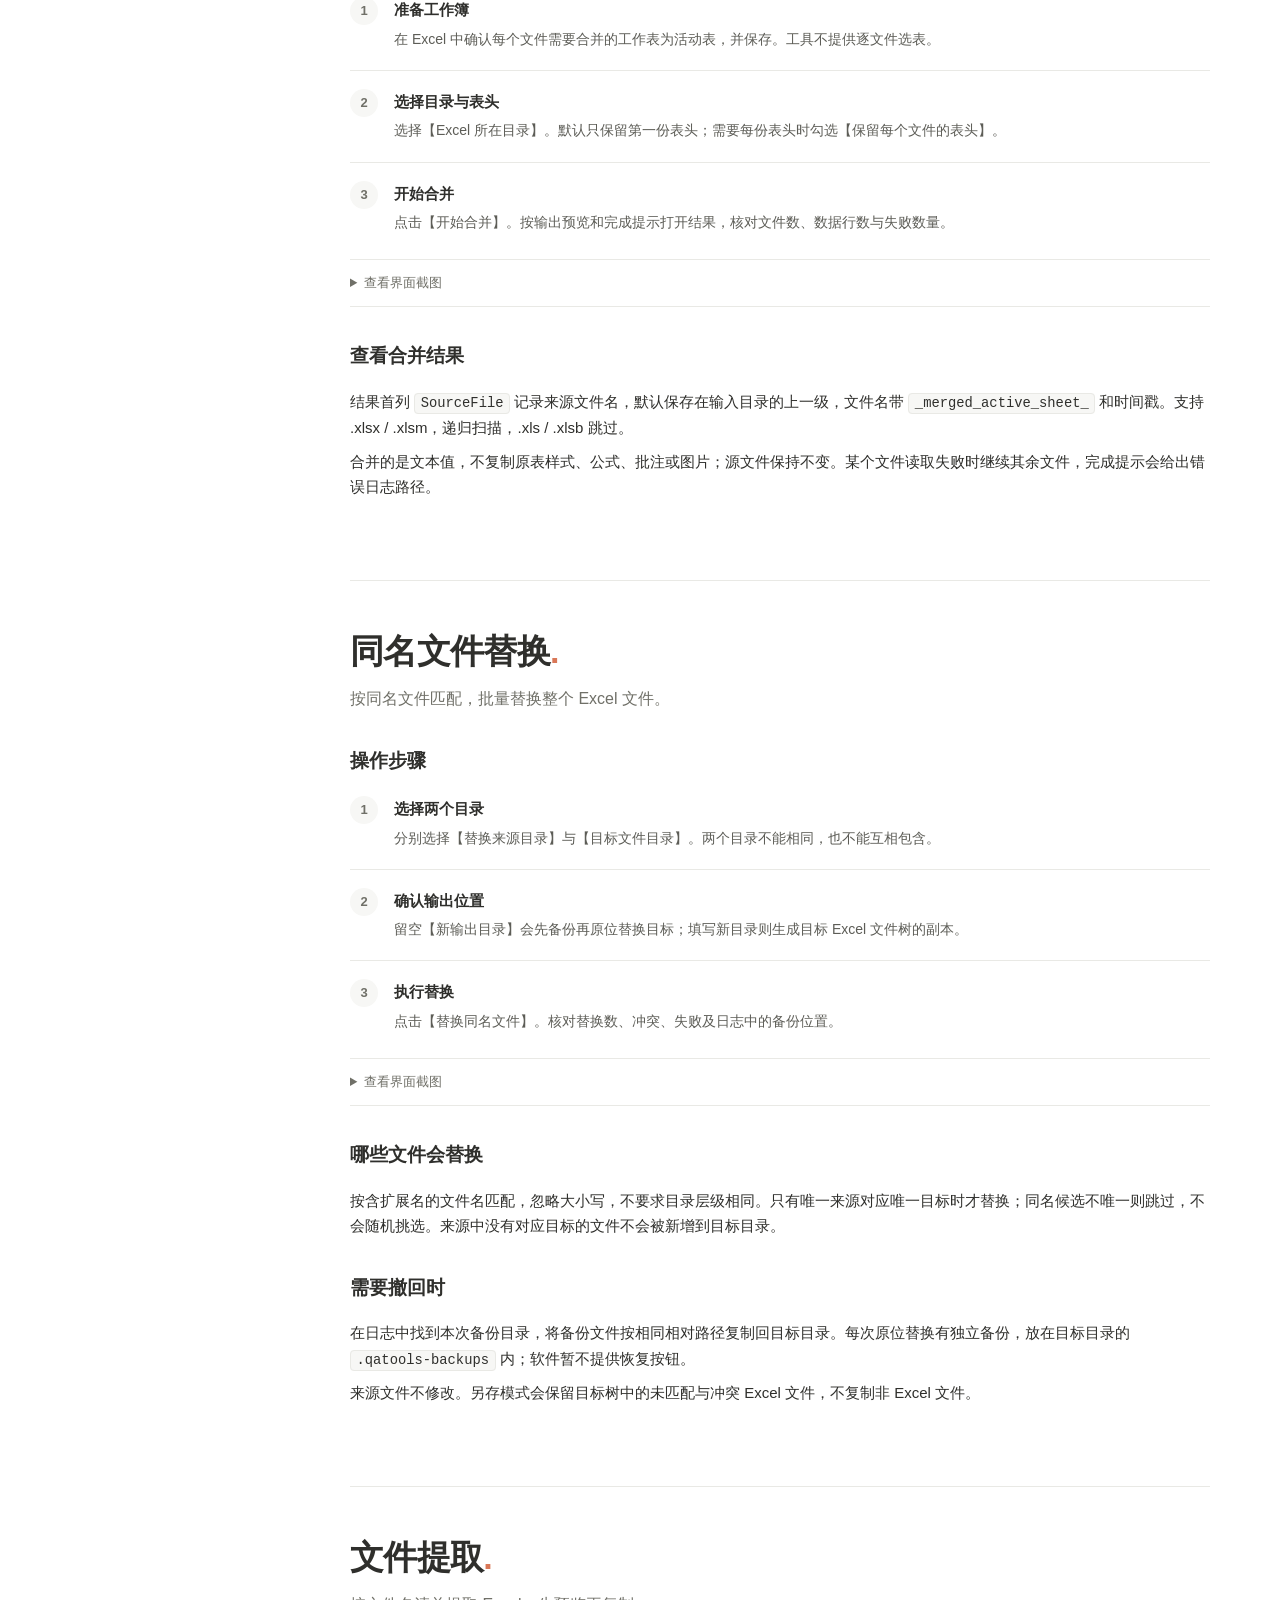
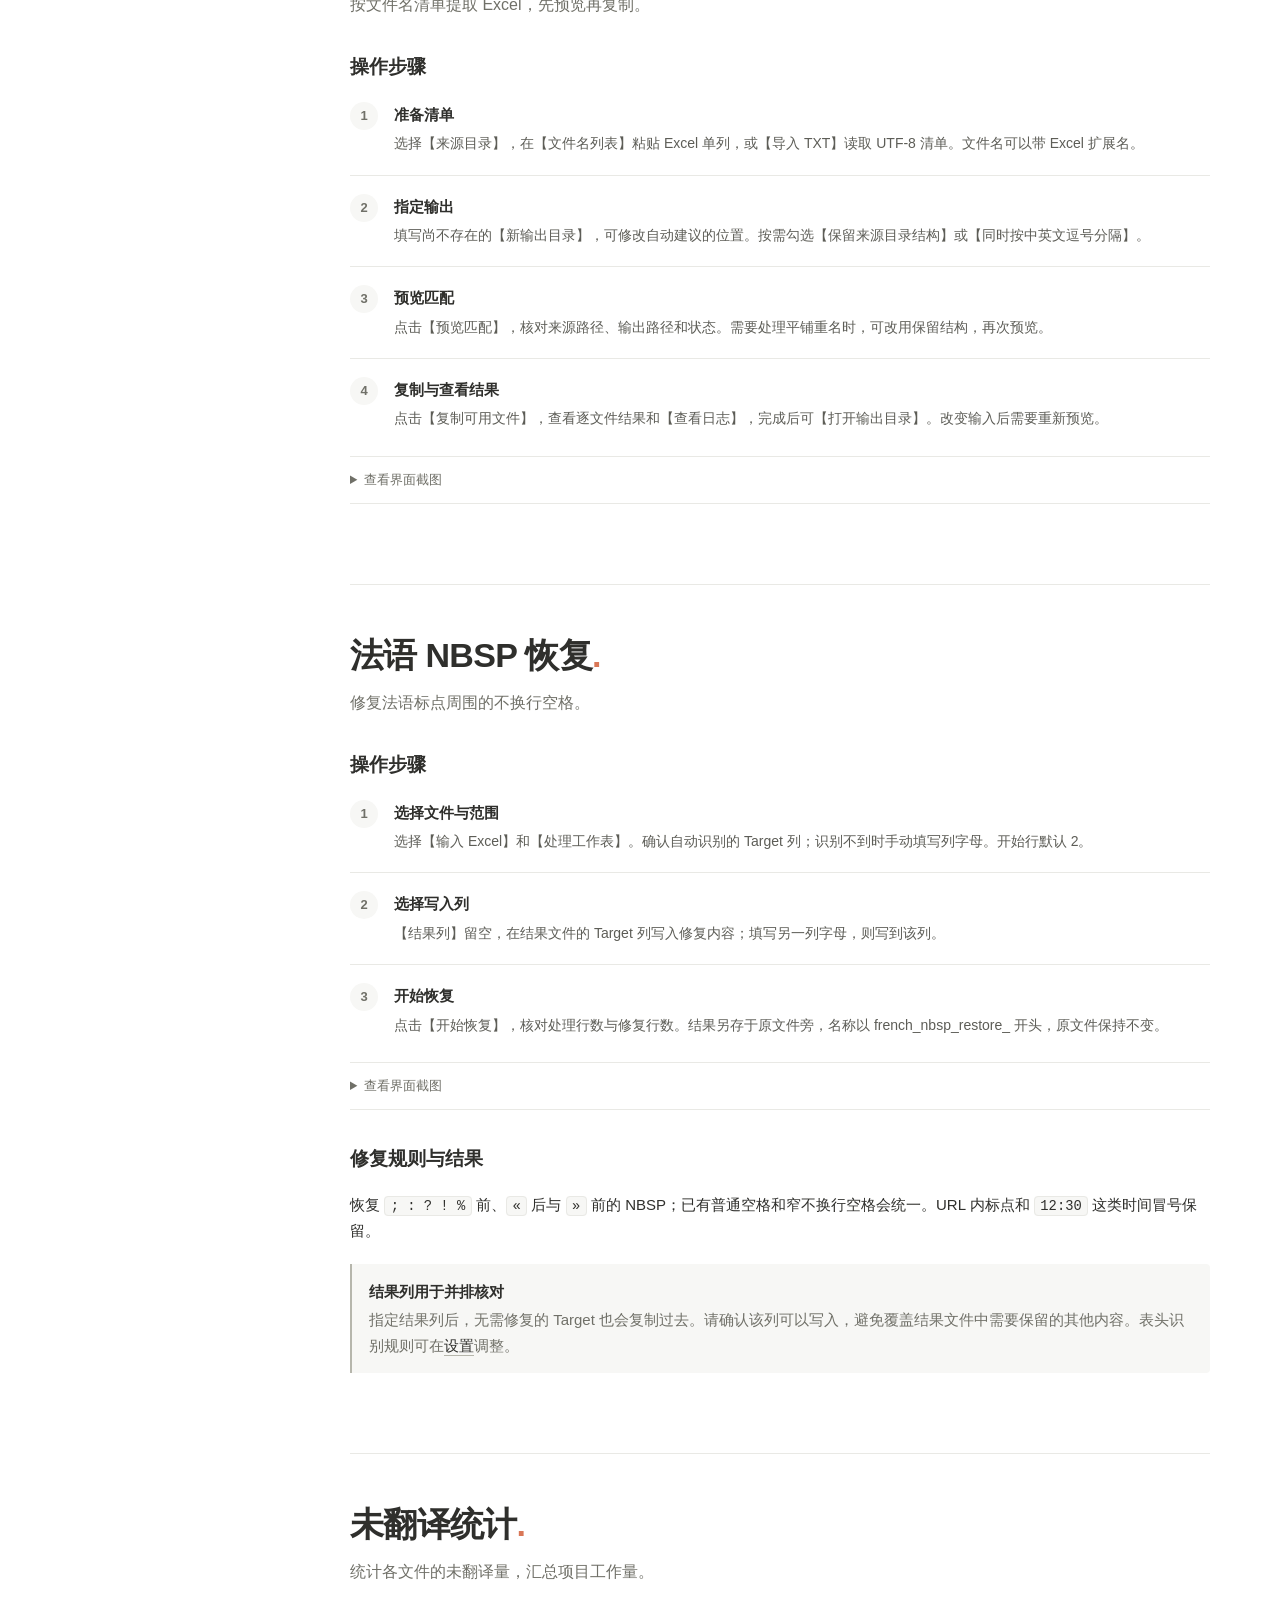
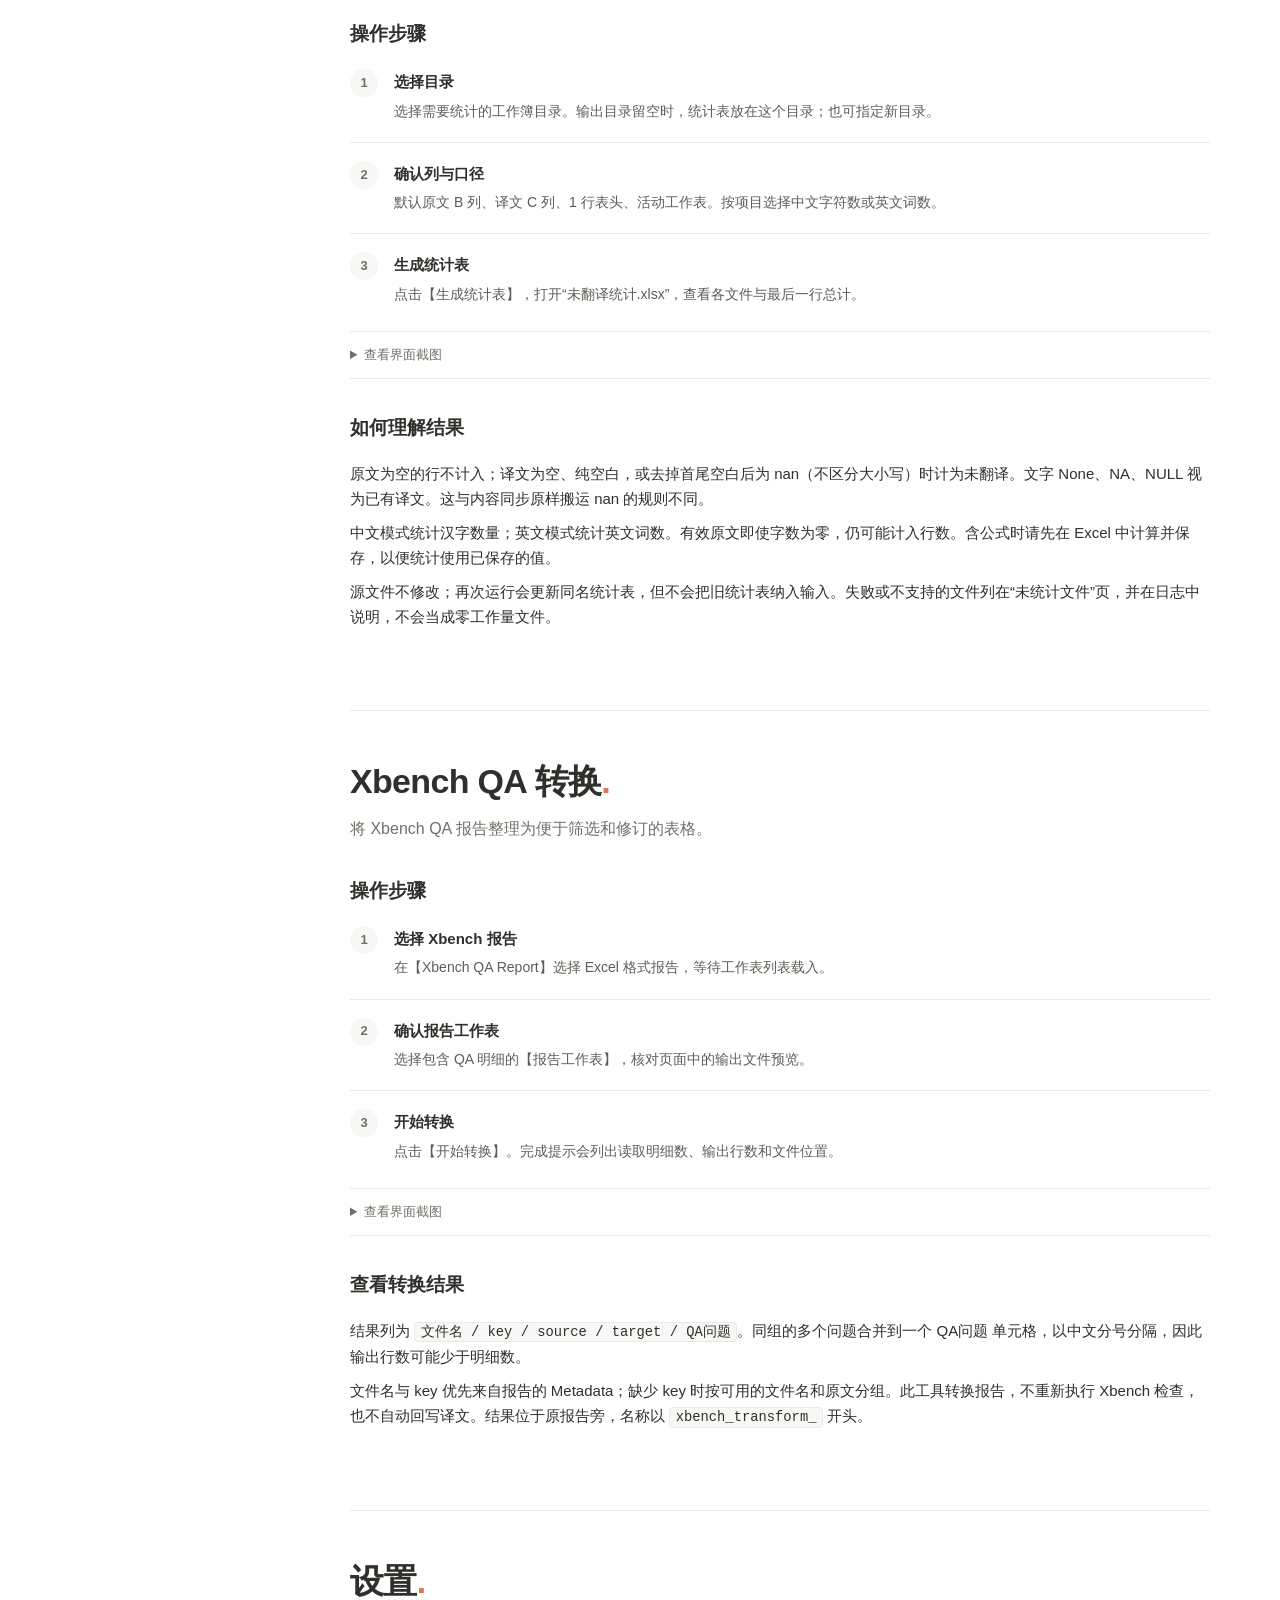
==== commit 418b2c50: "Add vertical bar check enabled by default" ====
--- a/docs/qa-workflow-guide/index.html
+++ b/docs/qa-workflow-guide/index.html
@@ -316,7 +316,7 @@
           </section>
           <section id="tag-settings">
             <h3>Tag / Placeholder 设置</h3>
-            <p>默认使用“常规 Tag”，四个常规类型全部开启。</p>
+            <p>默认使用“常规 Tag”，四个常规类型和“检查竖线 |”均已勾选。</p>
             <div class="settings-block">
               <div class="two-col">
                 <div>
@@ -330,13 +330,13 @@
                 </div>
                 <div>
                   <h4>memoQ Marker</h4>
-                  <p>只检查数字 marker：<code>{n}</code>、<code>{n&gt;</code>、<code>&lt;n}</code>。适合 memoQ 导出的成对数字标记。</p>
-                  <p>常规类型和尖括号过滤配置在此模式下会自动停用。</p>
+                  <p>检查数字 marker：<code>{n}</code>、<code>{n&gt;</code>、<code>&lt;n}</code>。适合 memoQ 导出的成对数字标记。</p>
+                  <p>常规类型和尖括号过滤配置在此模式下会自动停用；“检查竖线 |”仍可单独勾选。</p>
                 </div>
               </div>
               <details class="screenshot-detail"><summary>查看界面截图</summary>
             <figure class="shot">
-                <img src="assets/tag-settings.png" alt="Tag Placeholder 设置窗口，显示常规 Tag 与 memoQ Marker 模式、四类常规检查和尖括号过滤配置" width="620" height="227">
+                <img src="assets/tag-settings.png" alt="Tag Placeholder 设置窗口，显示默认开启的竖线检查、Tag 模式、常规类型、顺序检查和尖括号过滤配置" width="620" height="295">
                 <figcaption>Tag / Placeholder 设置窗口。</figcaption>
               </figure>
           </details>
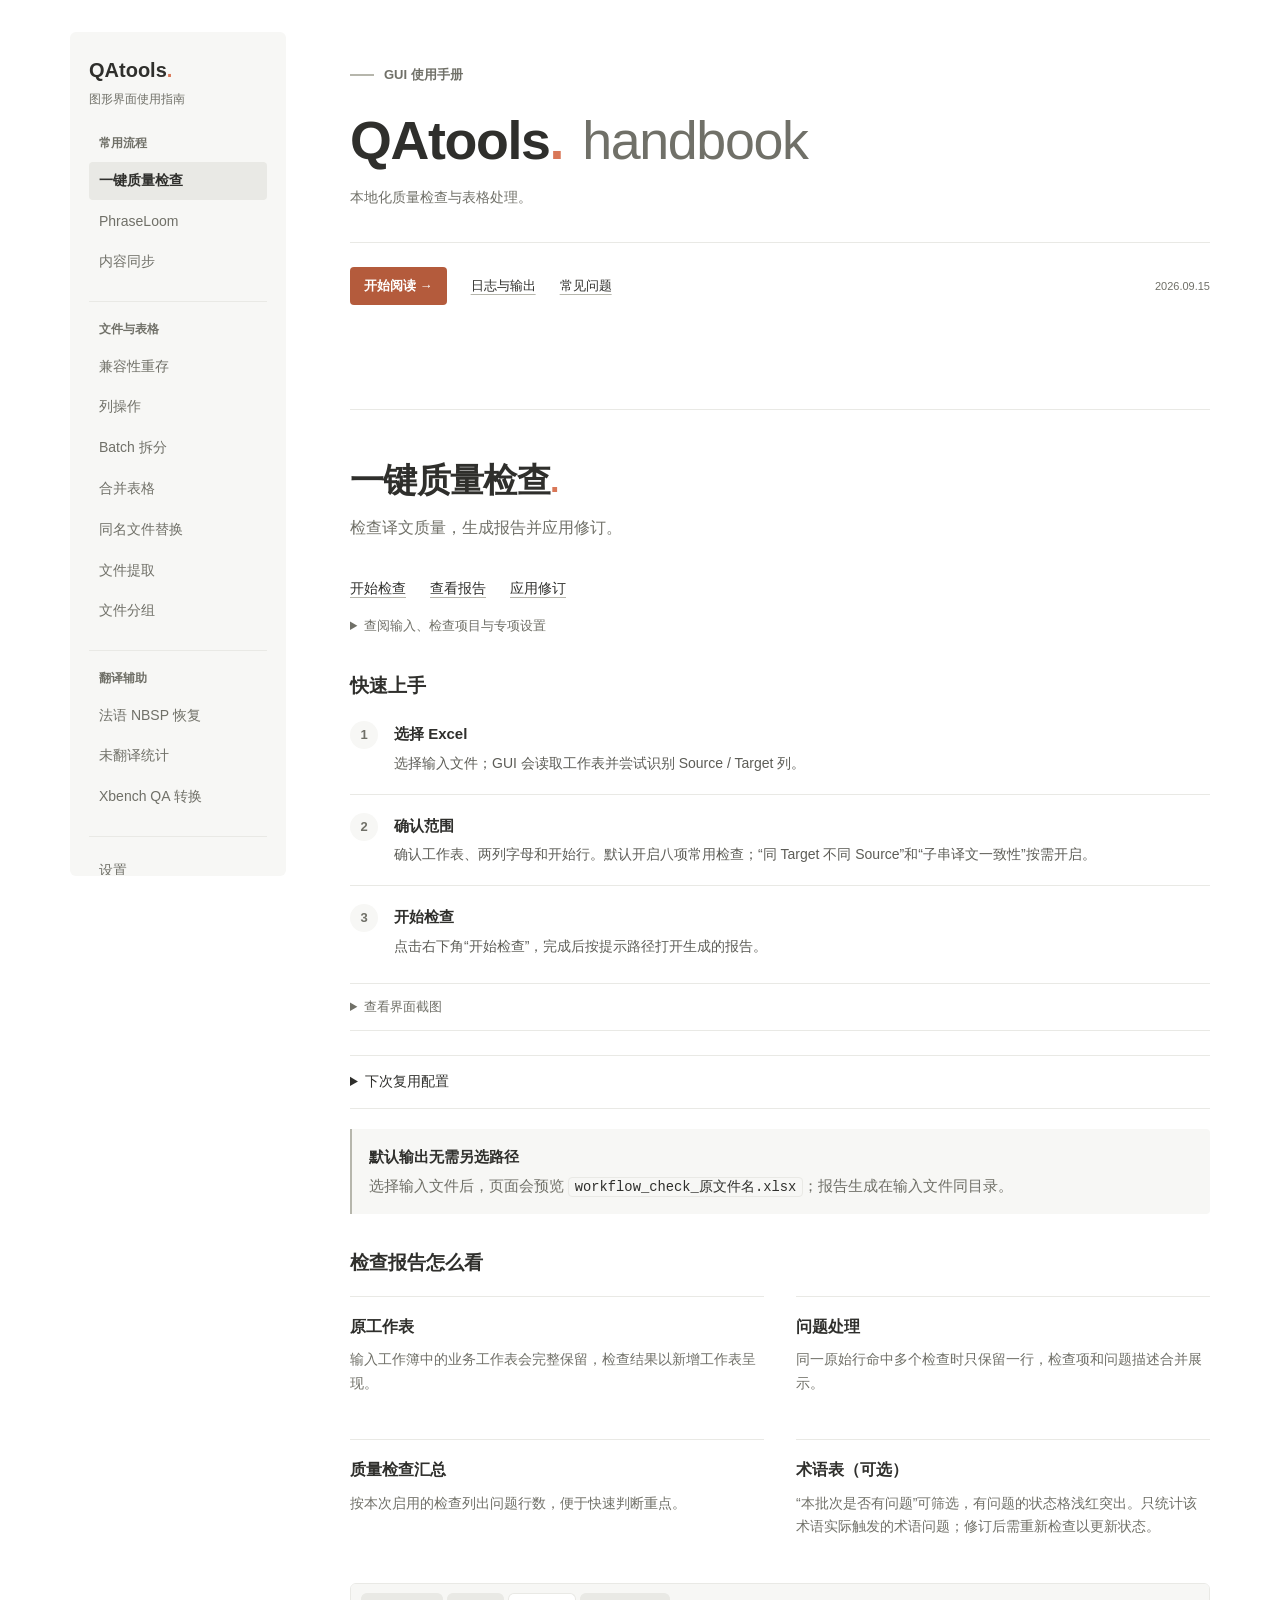
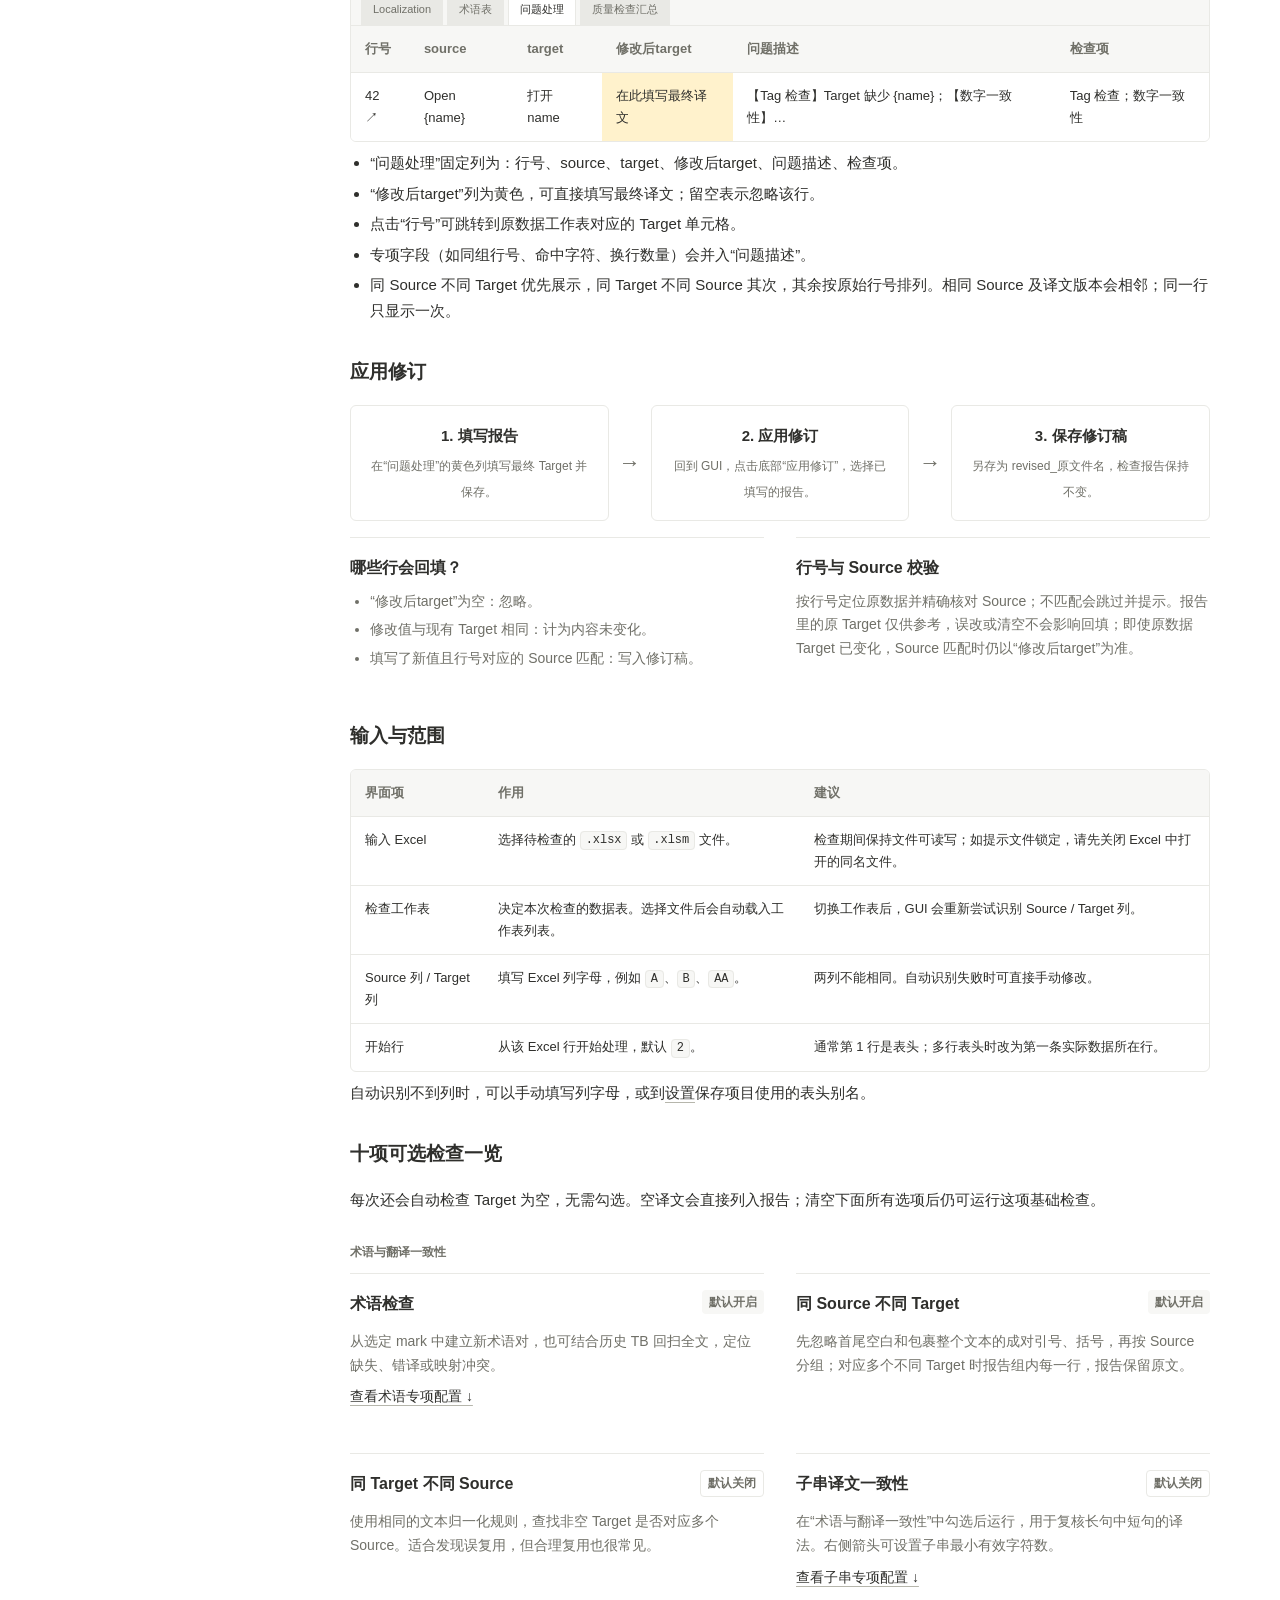
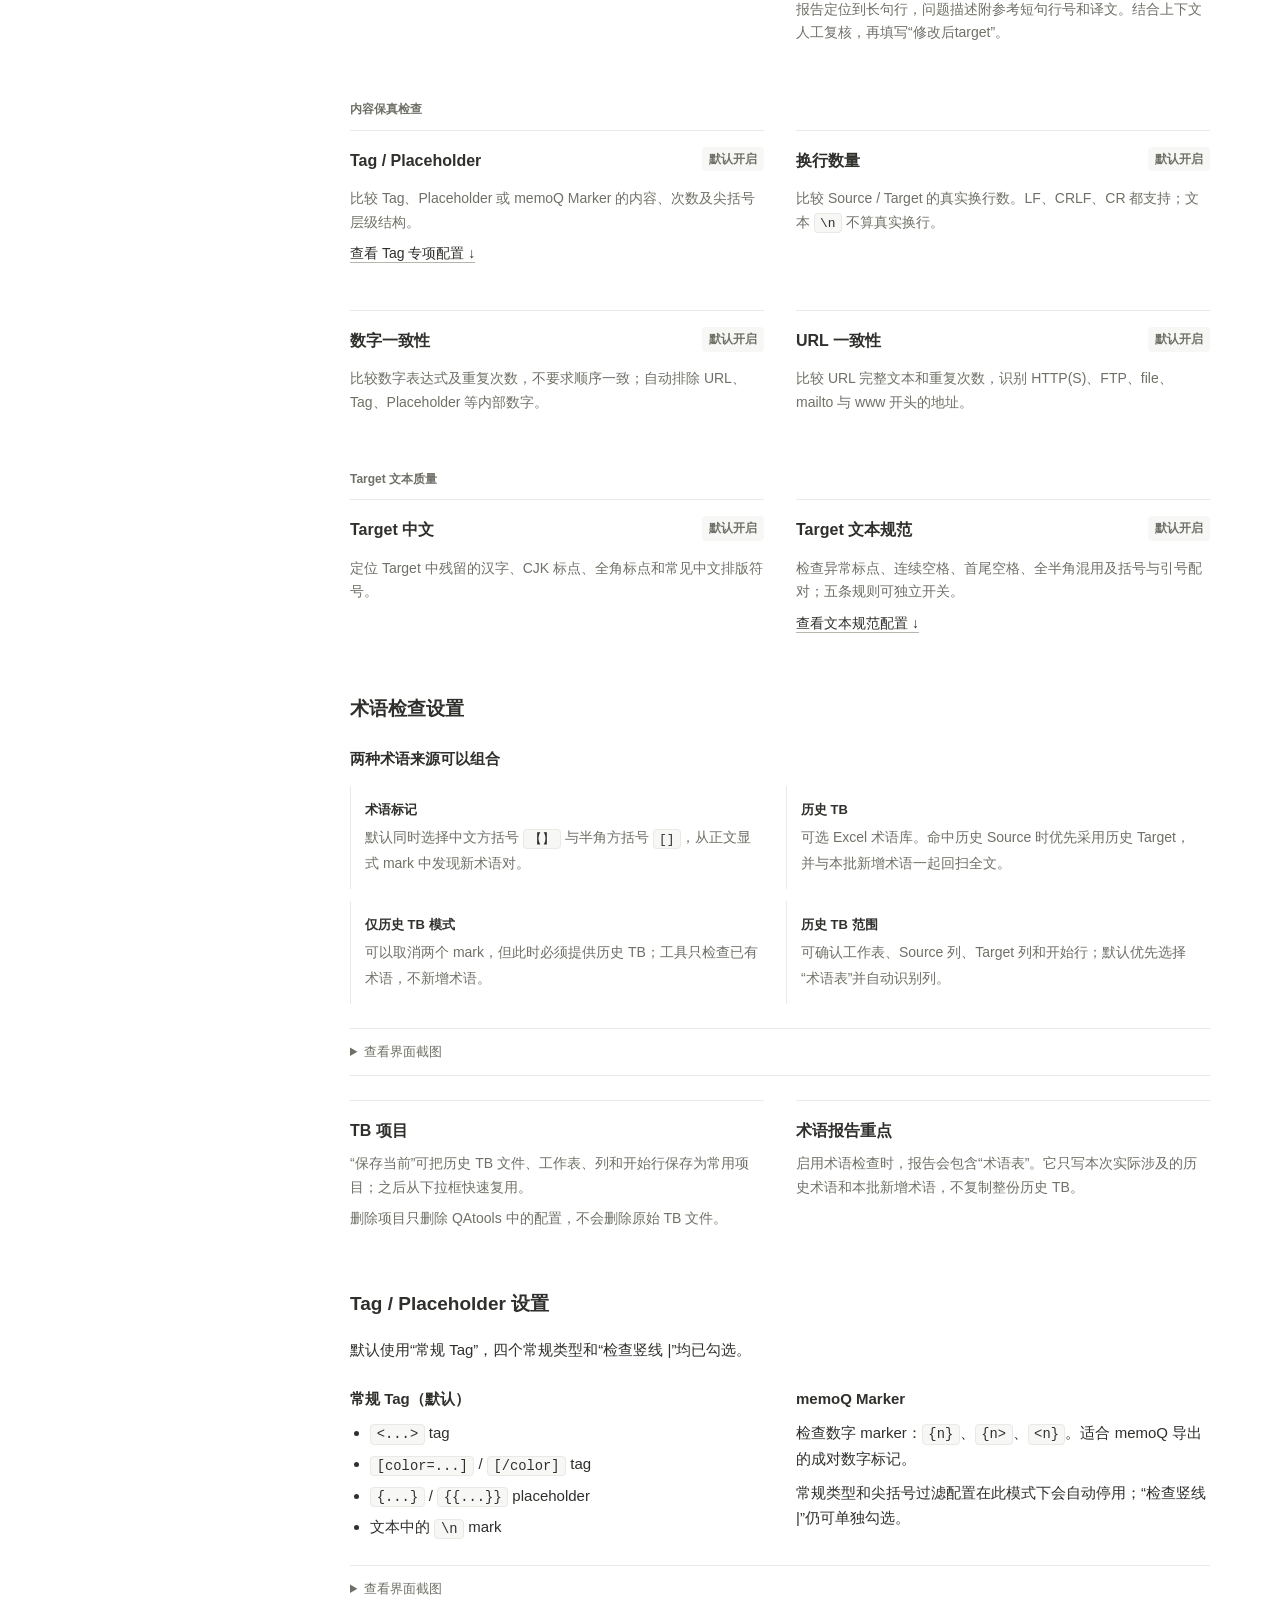
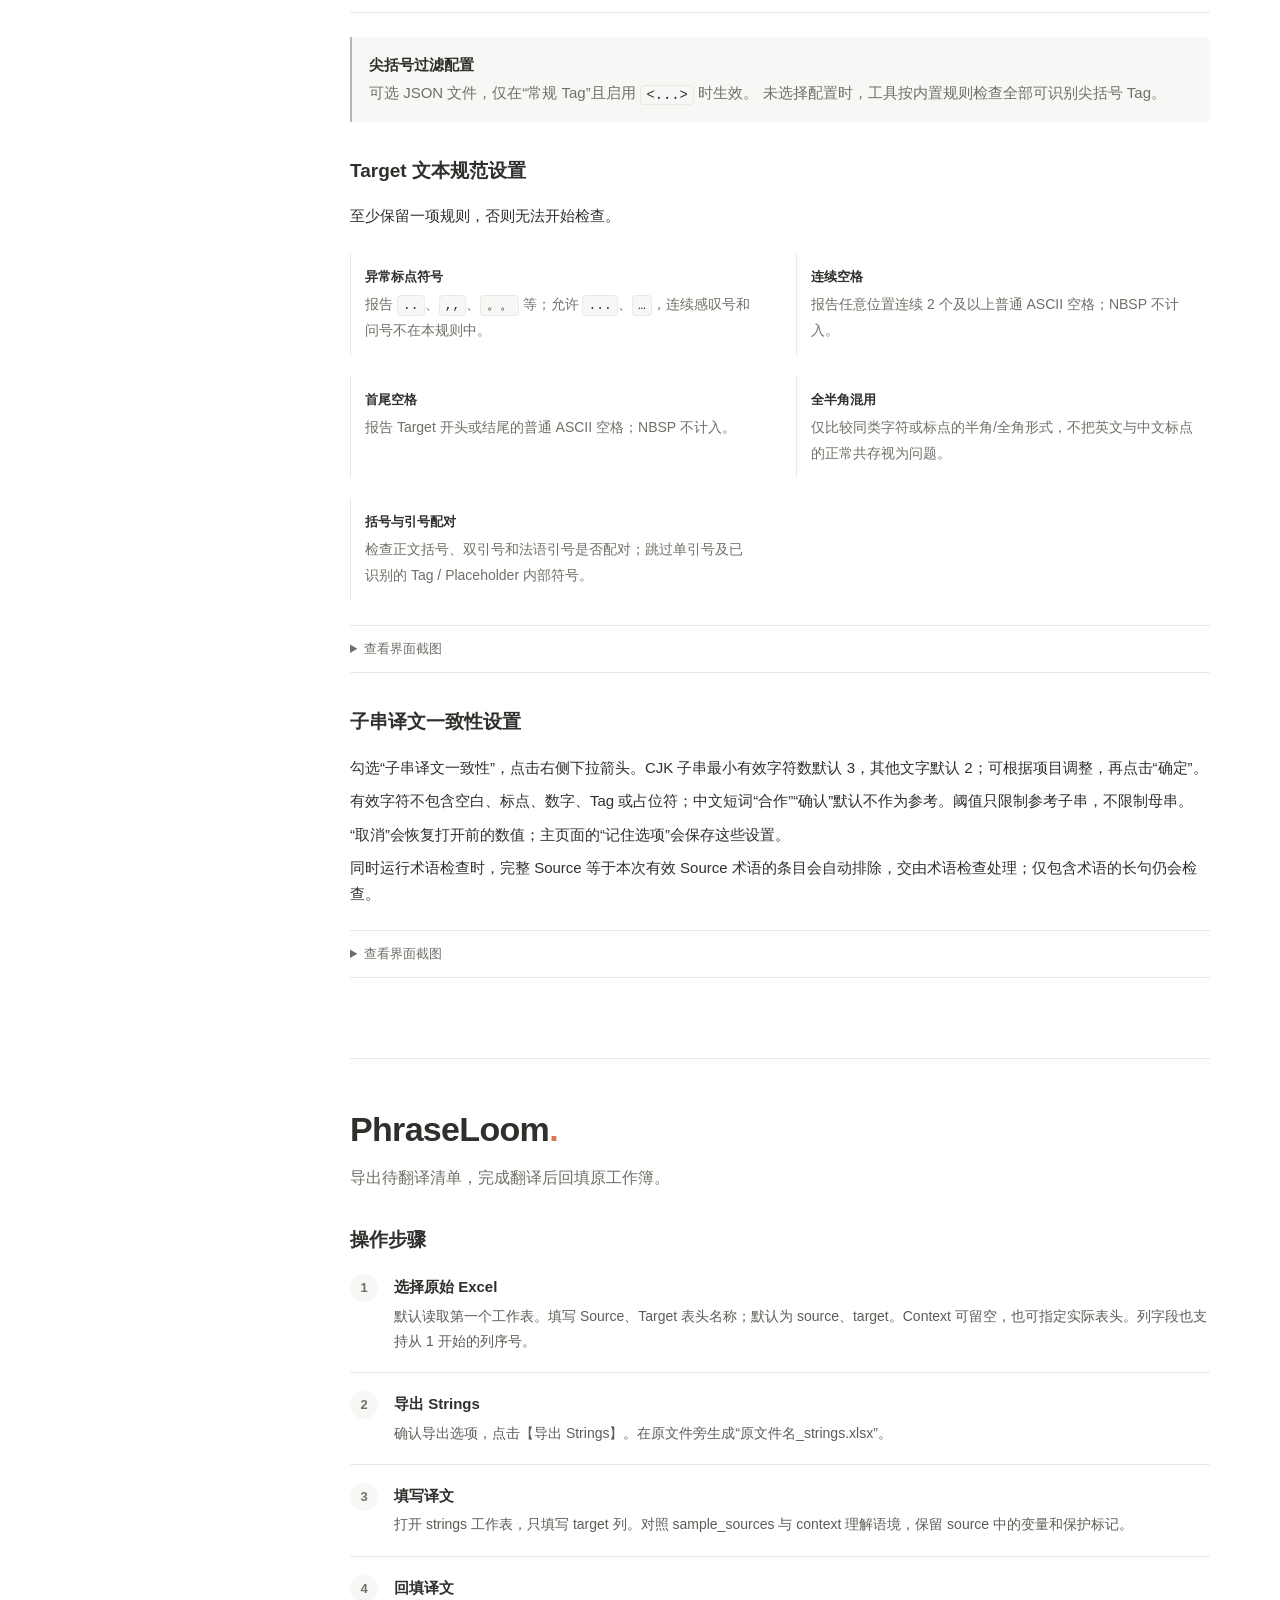
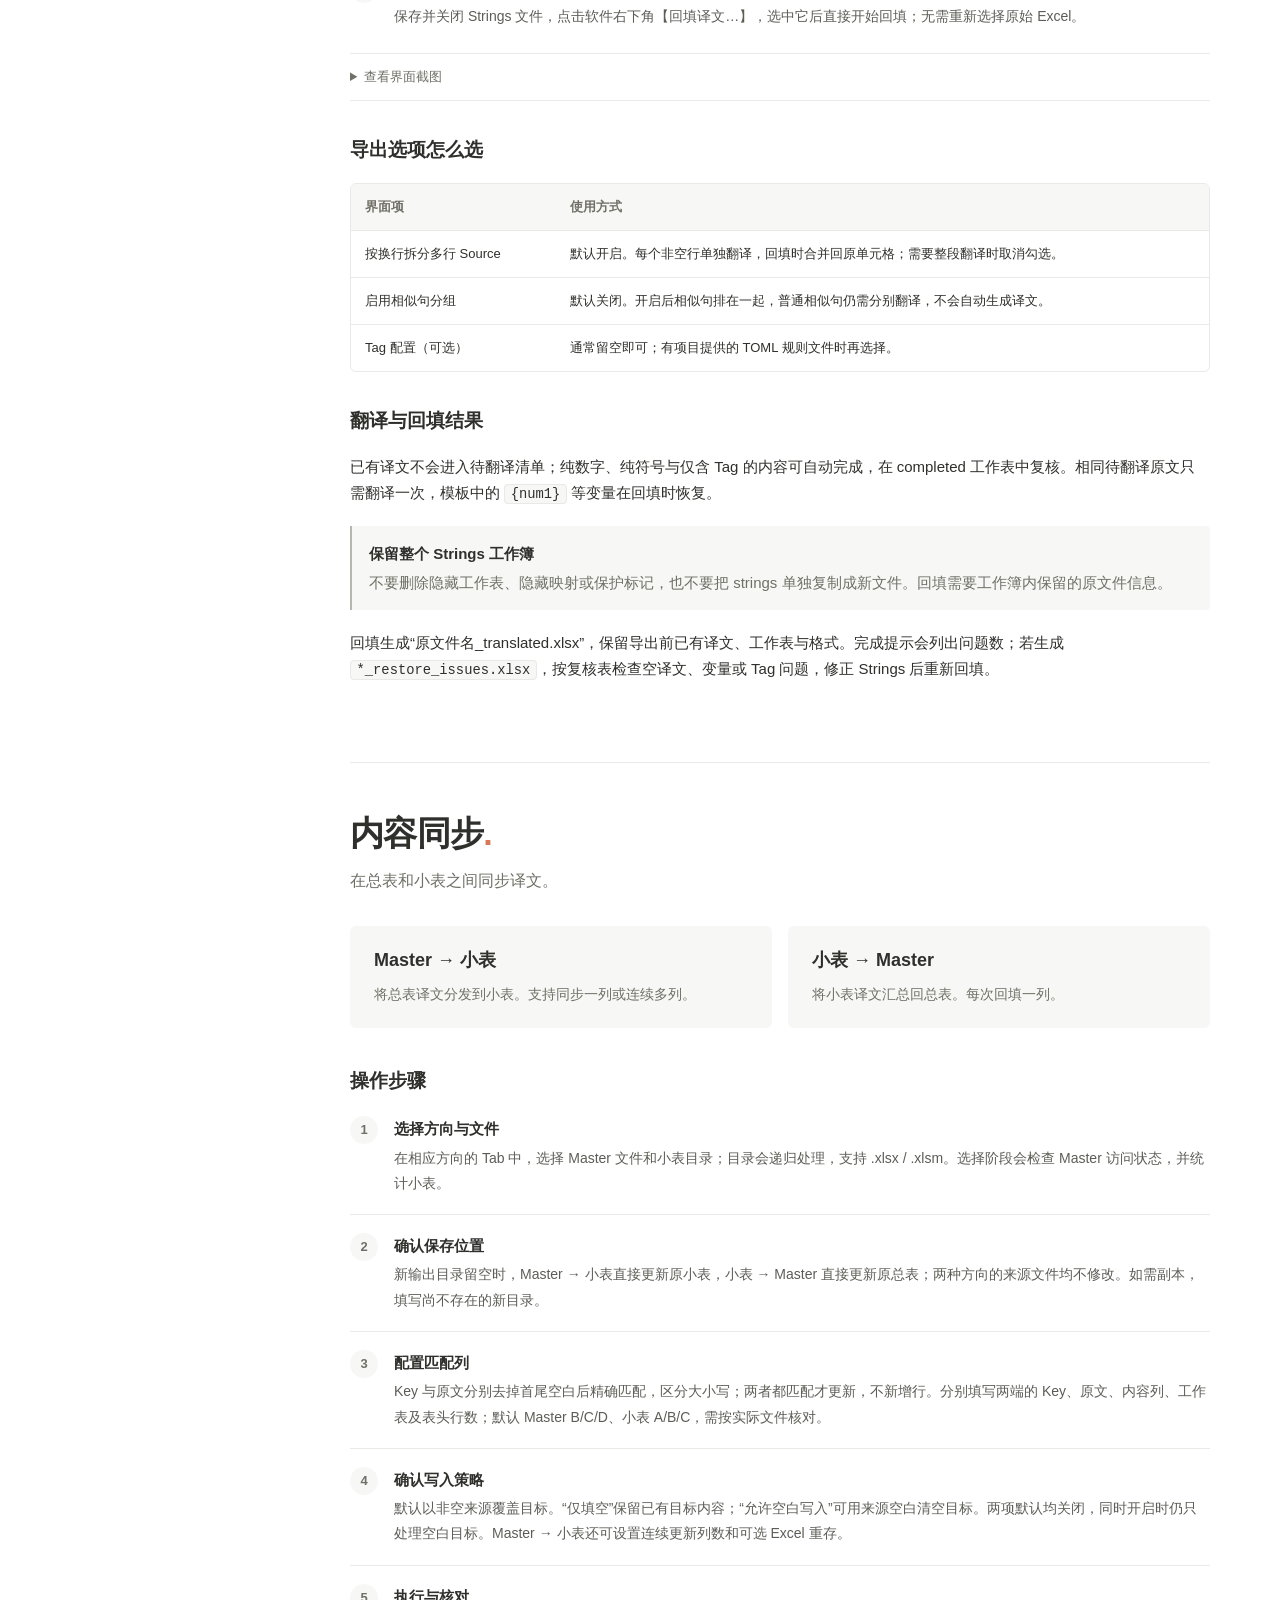
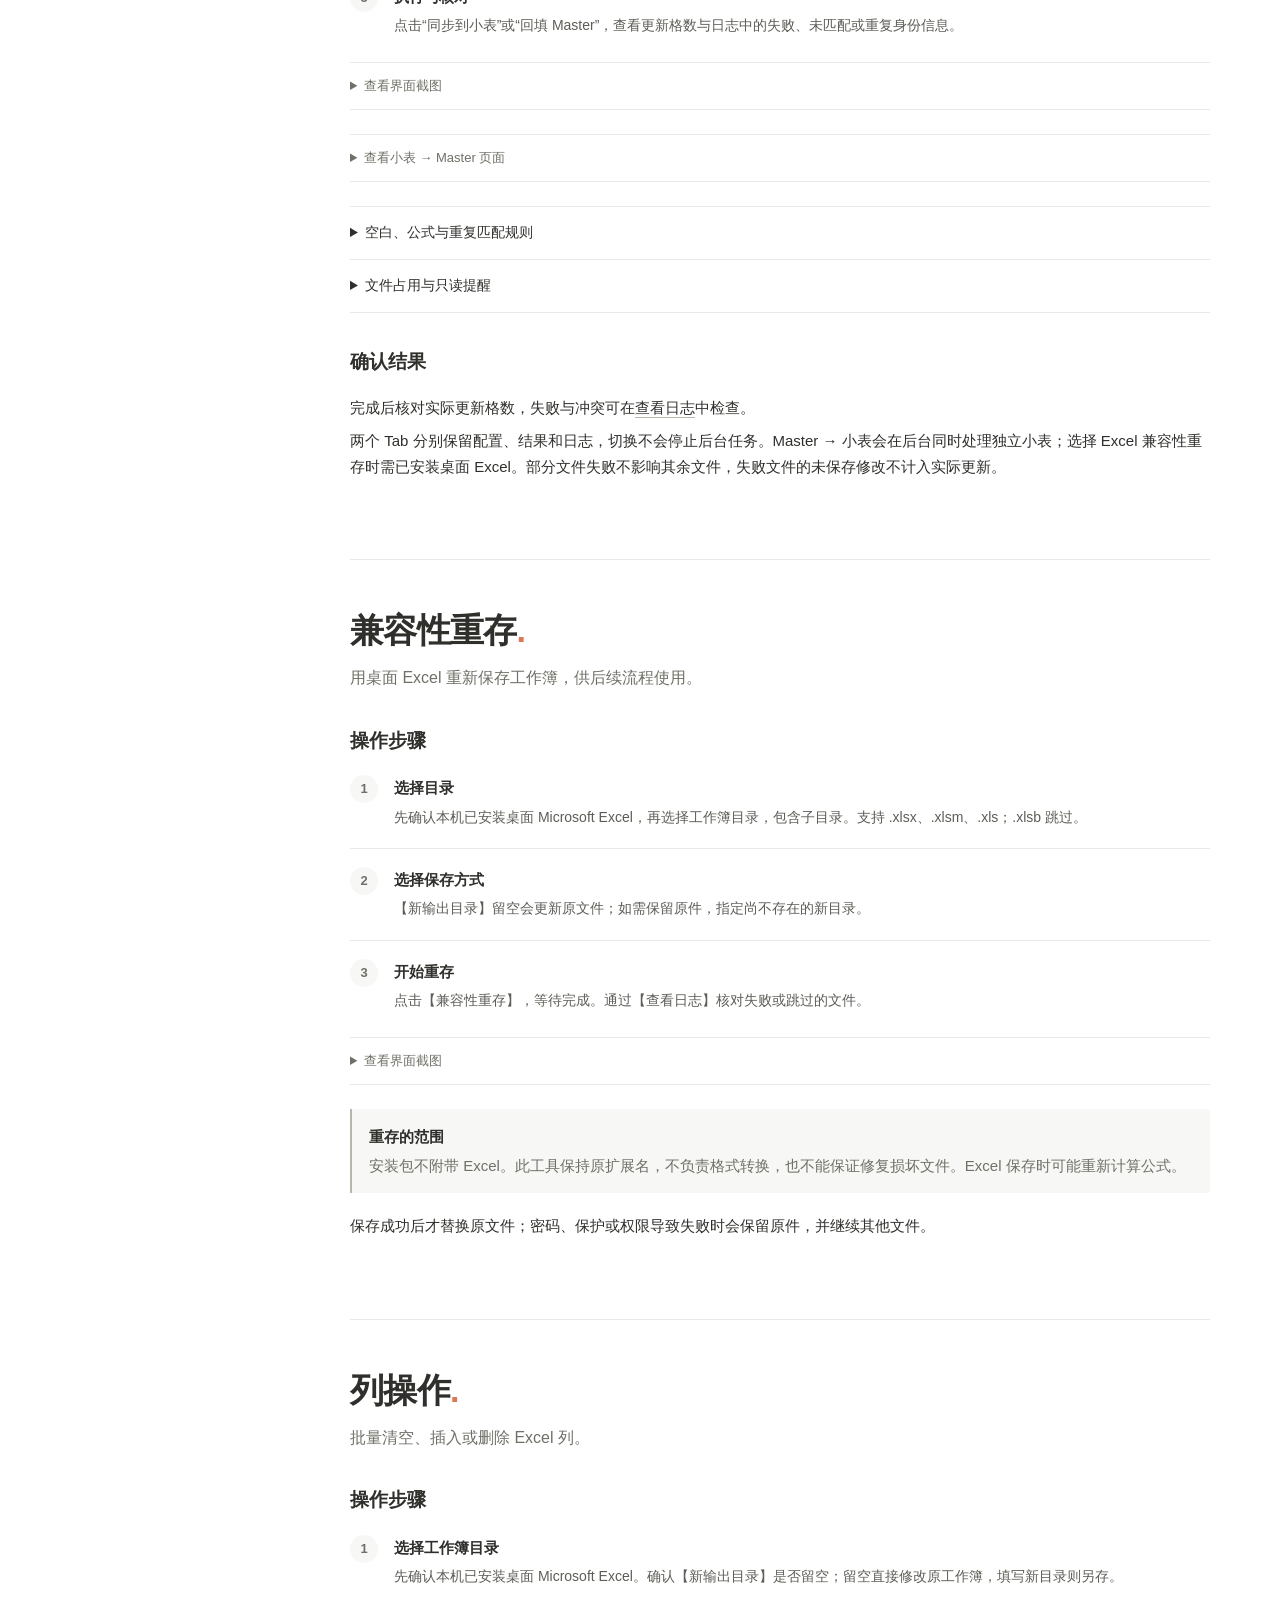
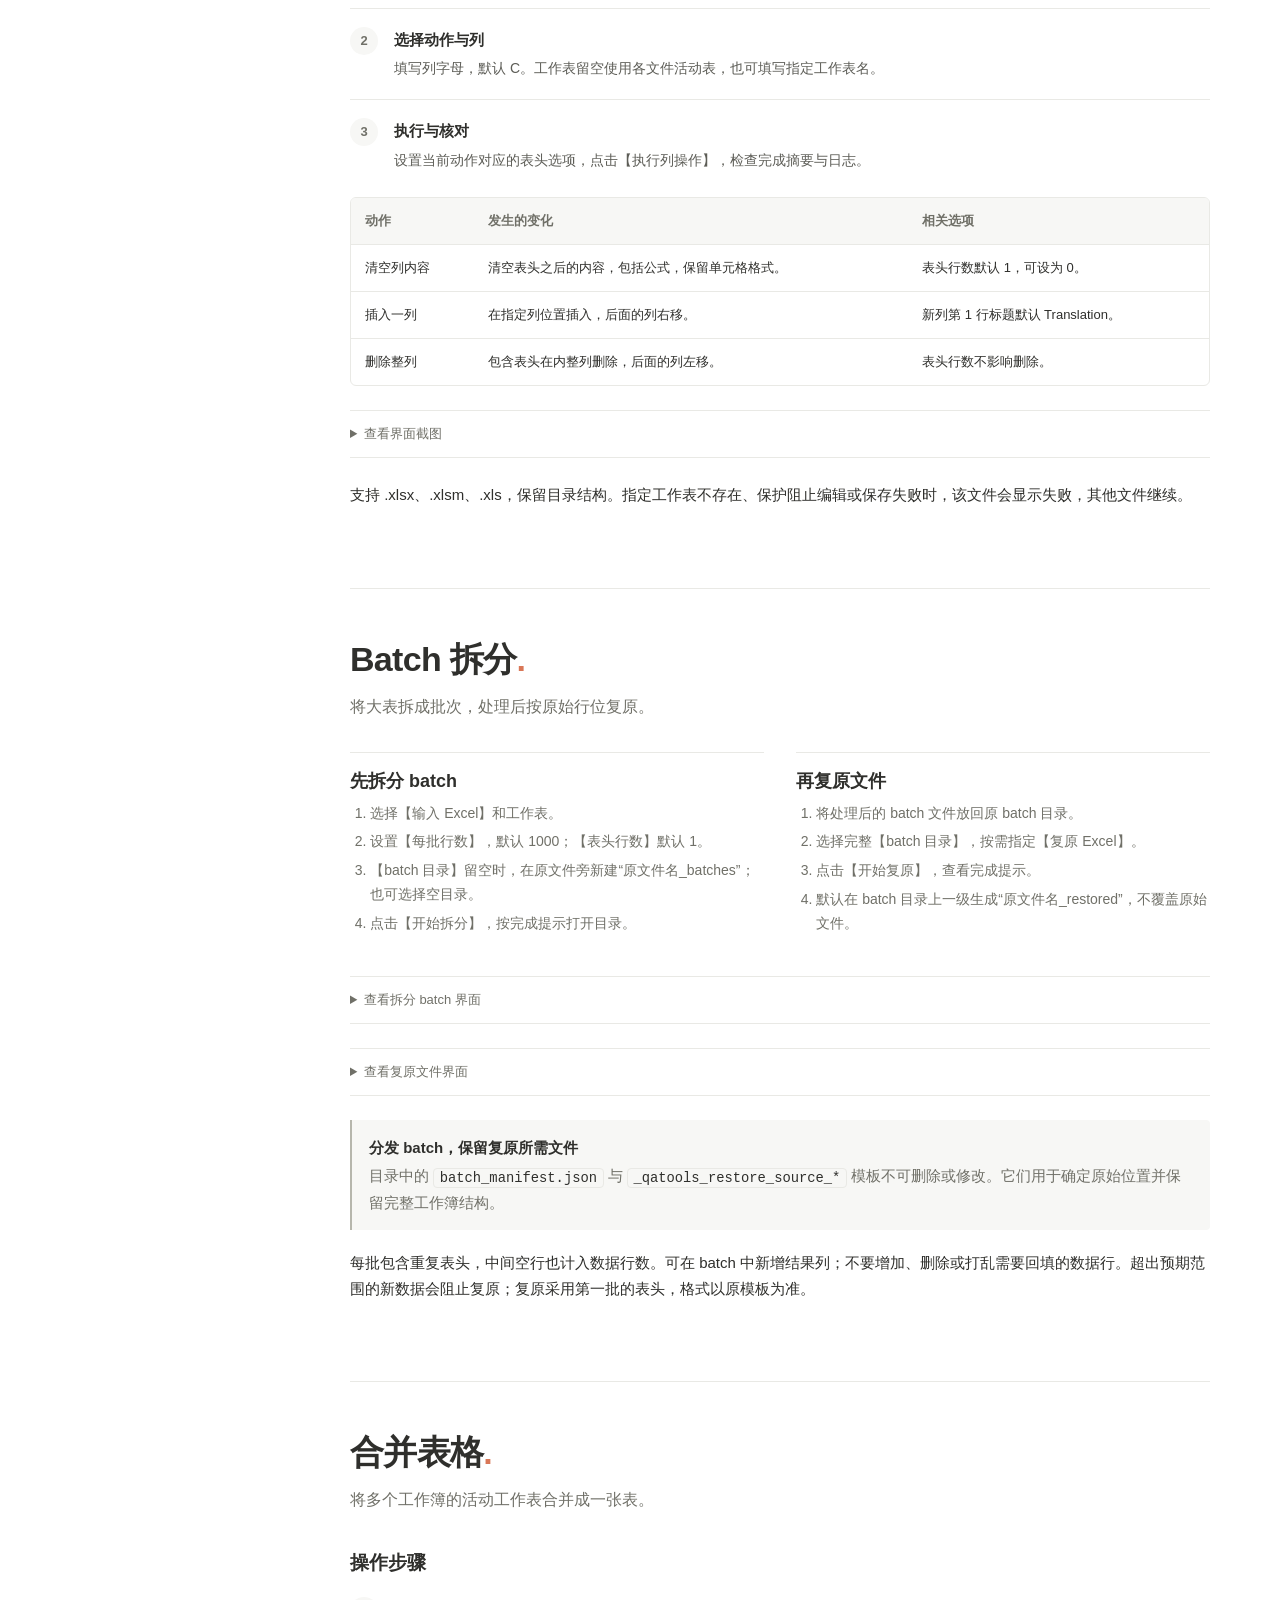
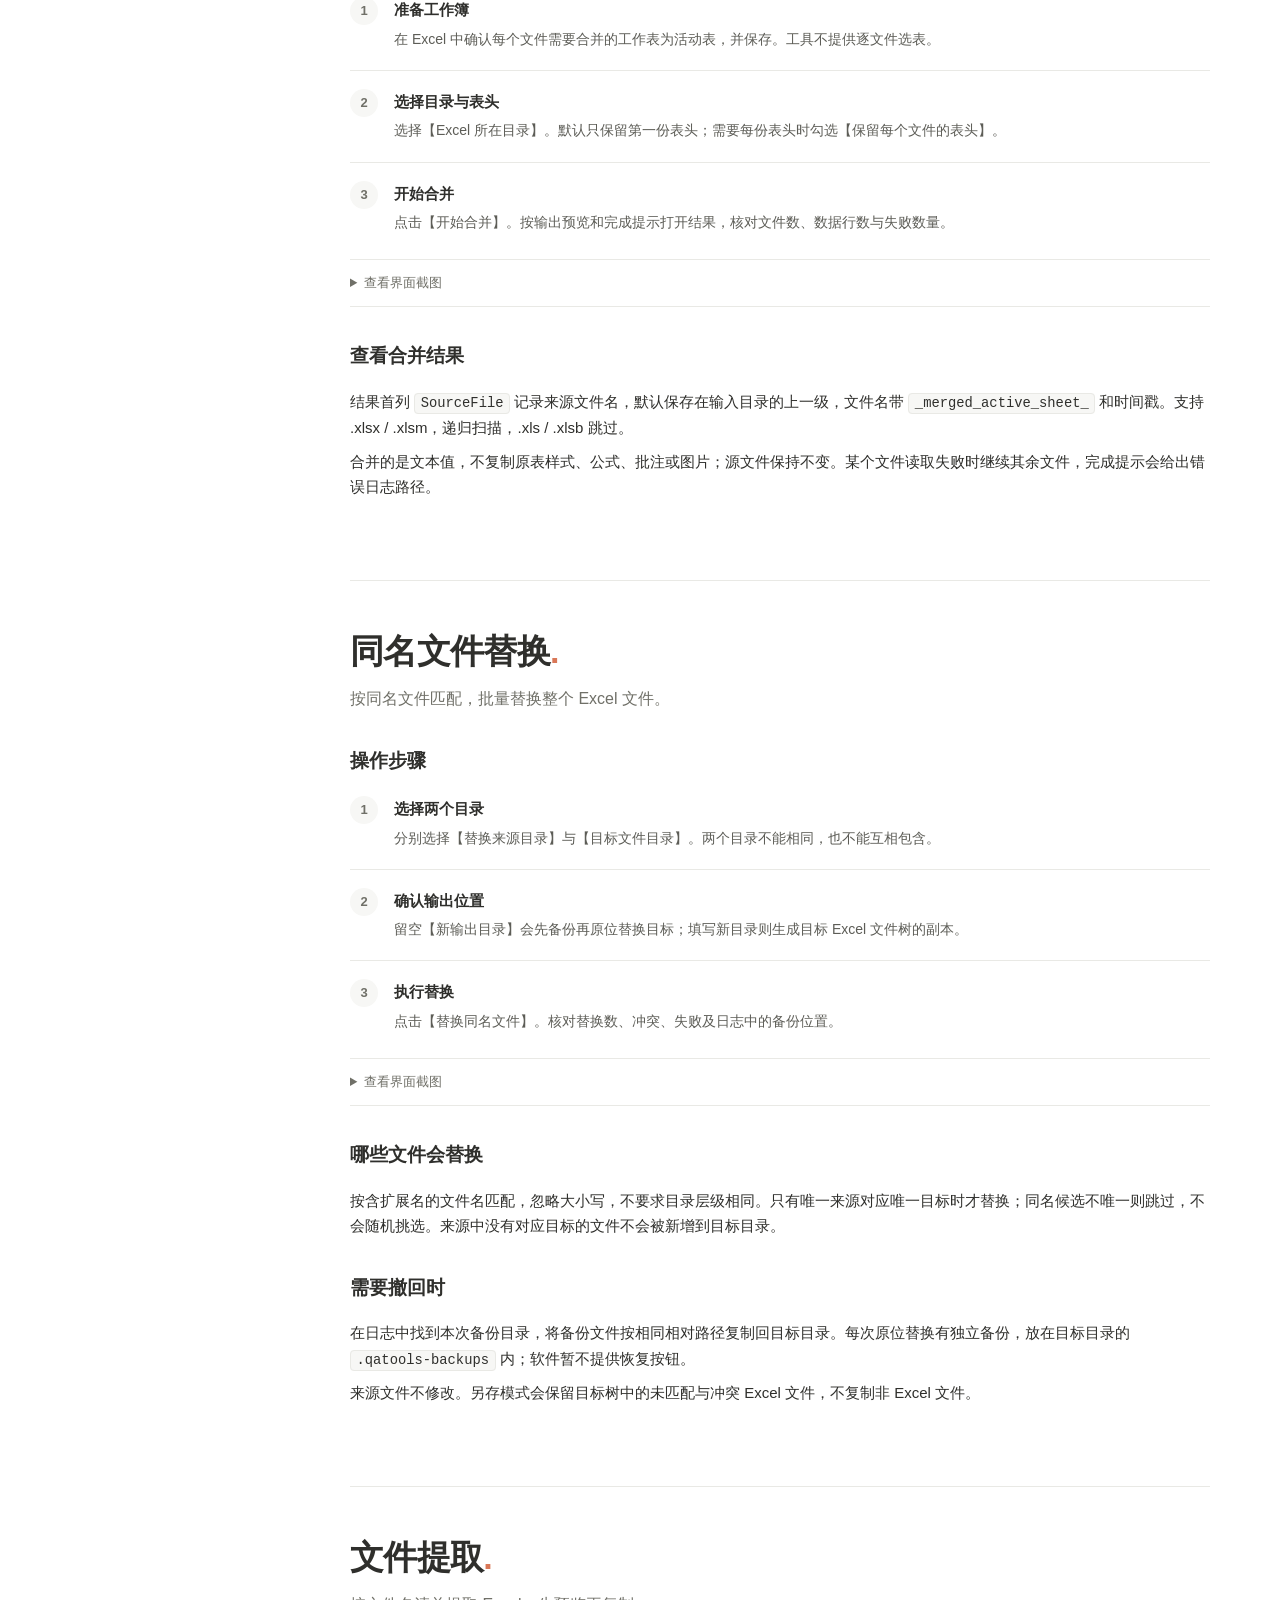
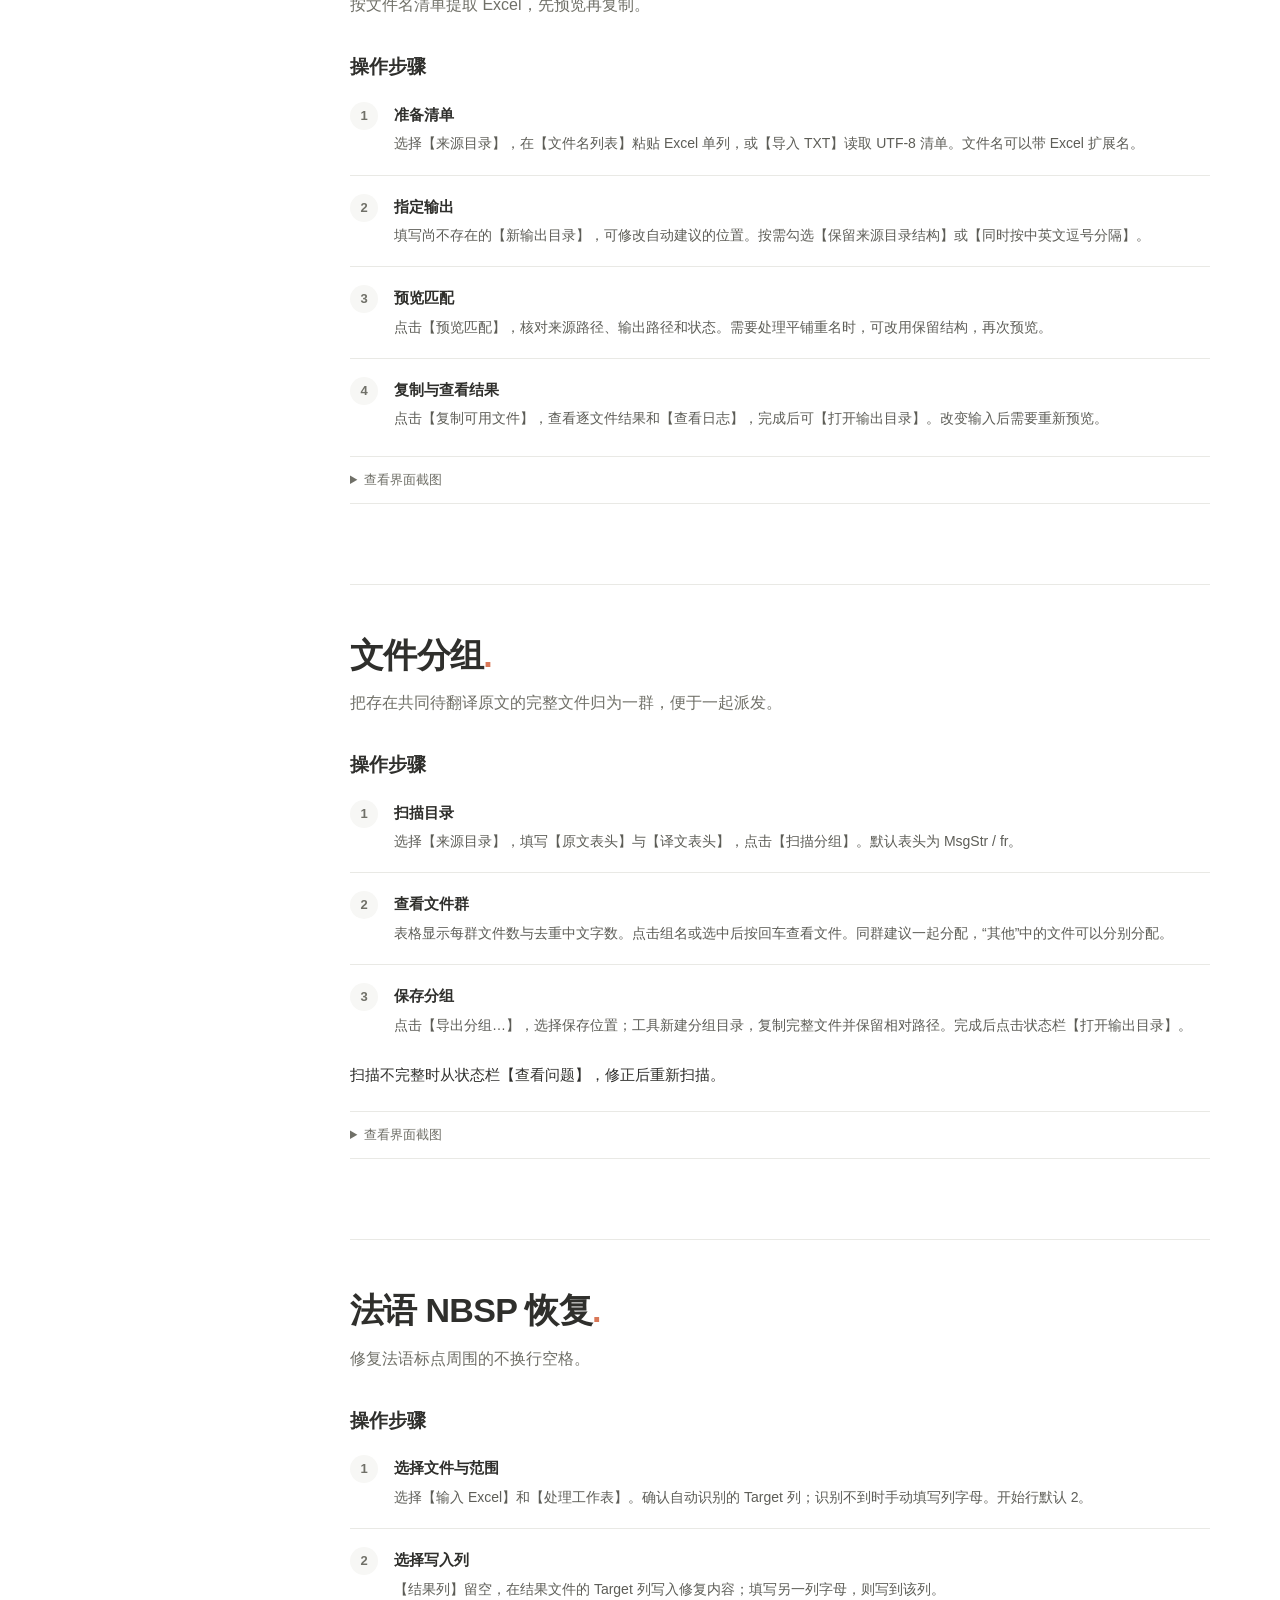
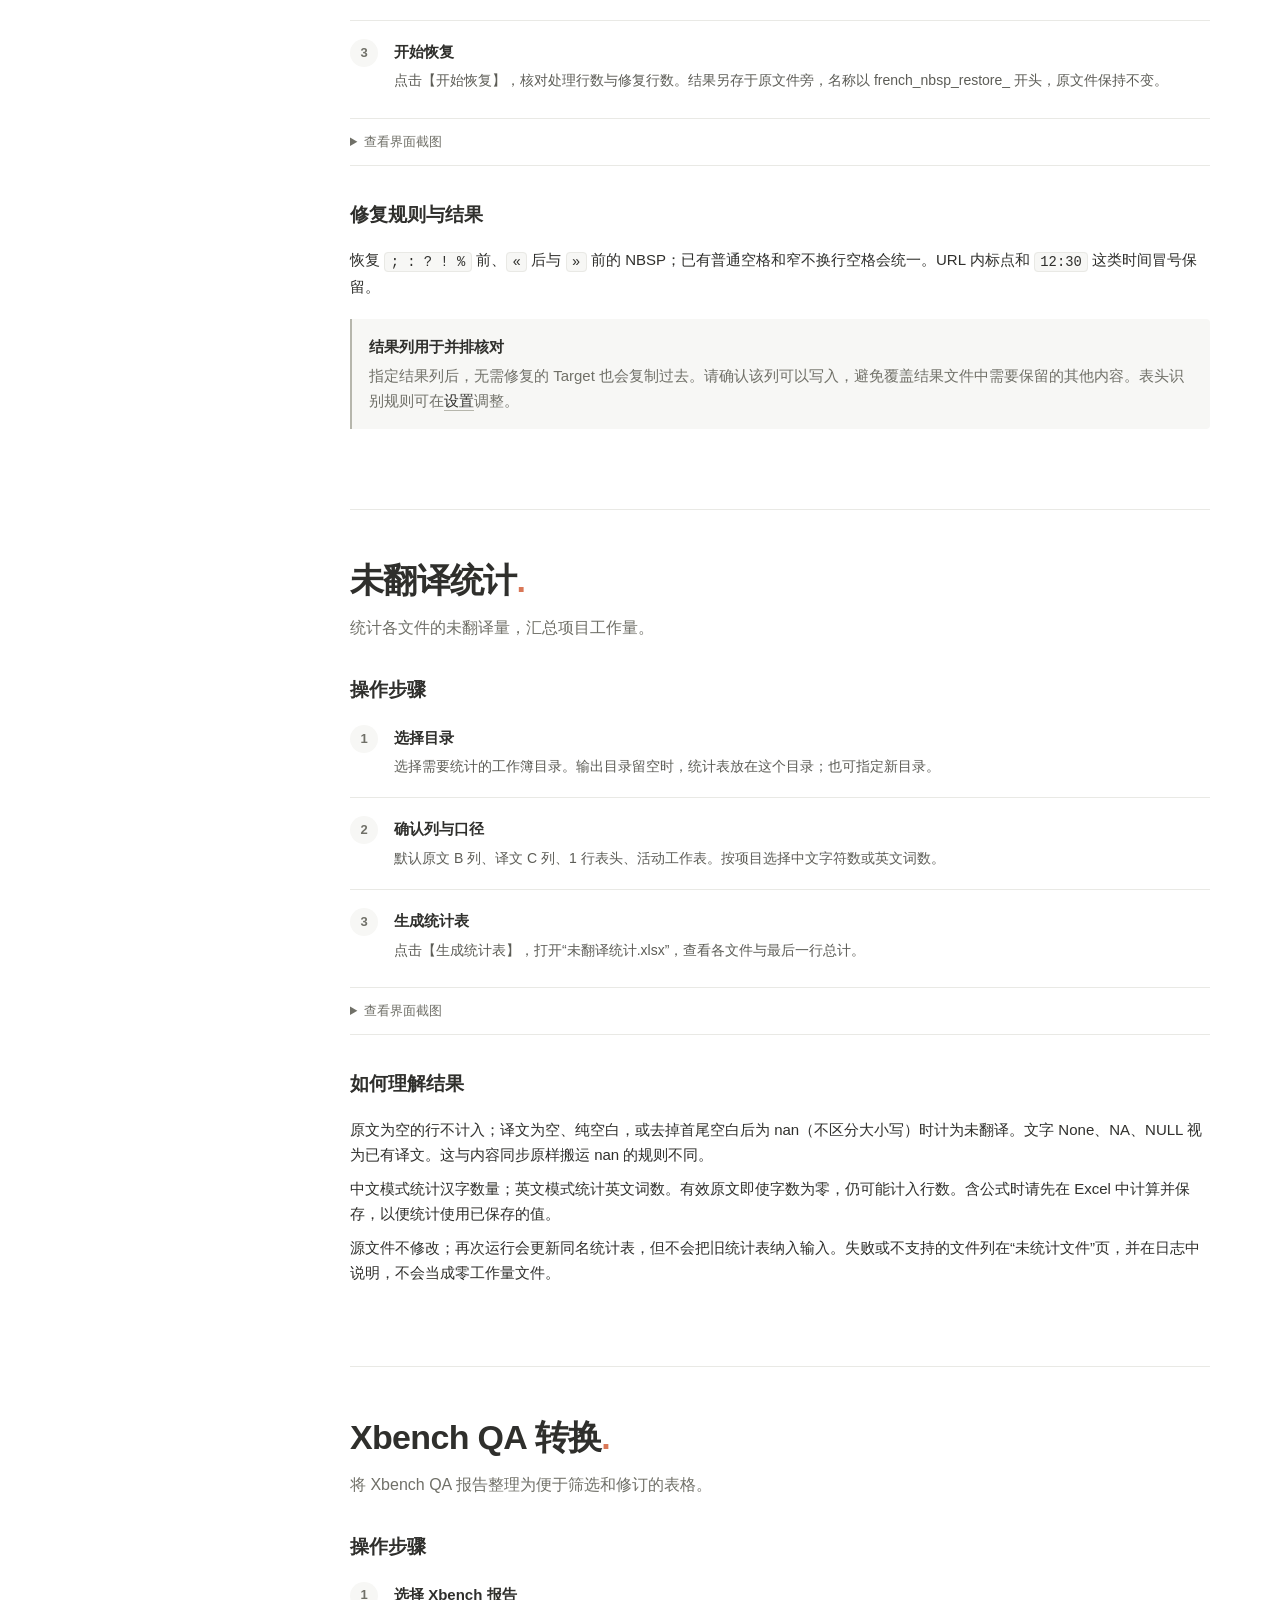
==== commit 57babafe: "Add minimal whole-file translation grouping tool" ====
--- a/docs/qa-workflow-guide/index.html
+++ b/docs/qa-workflow-guide/index.html
@@ -29,6 +29,7 @@
             <a data-tool="excel_merger" href="#excel-merger">合并表格</a>
             <a data-tool="deep_replace" href="#deep-replace">同名文件替换</a>
             <a data-tool="file_collector" href="#file-collector">文件提取</a>
+            <a data-tool="file_grouping" href="#file-grouping">文件分组</a>
           </div>
           <div class="nav-section">
             <div class="nav-group">翻译辅助</div>
@@ -698,6 +699,26 @@
             </figure>
           </details>
         </section>
+        <section class="guide-tool" data-tool="file_grouping" id="file-grouping" aria-labelledby="file-grouping-title">
+          <header class="tool-heading">
+            <h2 id="file-grouping-title">文件分组<span class="brand-dot" aria-hidden="true">.</span></h2>
+            <p class="tool-intro">把存在共同待翻译原文的完整文件归为一群，便于一起派发。</p>
+          </header>
+          <h3>操作步骤</h3>
+          <ol class="steps">
+            <li><strong>扫描目录</strong><span>选择【来源目录】，填写【原文表头】与【译文表头】，点击【扫描分组】。默认表头为 MsgStr / fr。</span></li>
+            <li><strong>查看文件群</strong><span>表格显示每群文件数与去重中文字数。点击组名或选中后按回车查看文件。同群建议一起分配，“其他”中的文件可以分别分配。</span></li>
+            <li><strong>保存分组</strong><span>点击【导出分组…】，选择保存位置；工具新建分组目录，复制完整文件并保留相对路径。完成后点击状态栏【打开输出目录】。</span></li>
+          </ol>
+          <p>扫描不完整时从状态栏【查看问题】，修正后重新扫描。</p>
+          <details class="screenshot-detail">
+            <summary>查看界面截图</summary>
+            <figure class="shot">
+              <img src="assets/file-grouping.png" alt="文件分组：来源目录、原文和译文表头、三列分组清单，以及扫描和导出按钮。" loading="lazy" width="1260" height="820">
+              <figcaption>文件分组：扫描后查看文件群，再导出完整文件。</figcaption>
+            </figure>
+          </details>
+        </section>
         <section class="guide-tool" data-tool="french_nbsp" id="french-nbsp" aria-labelledby="french-nbsp-title">
           <header class="tool-heading">
 
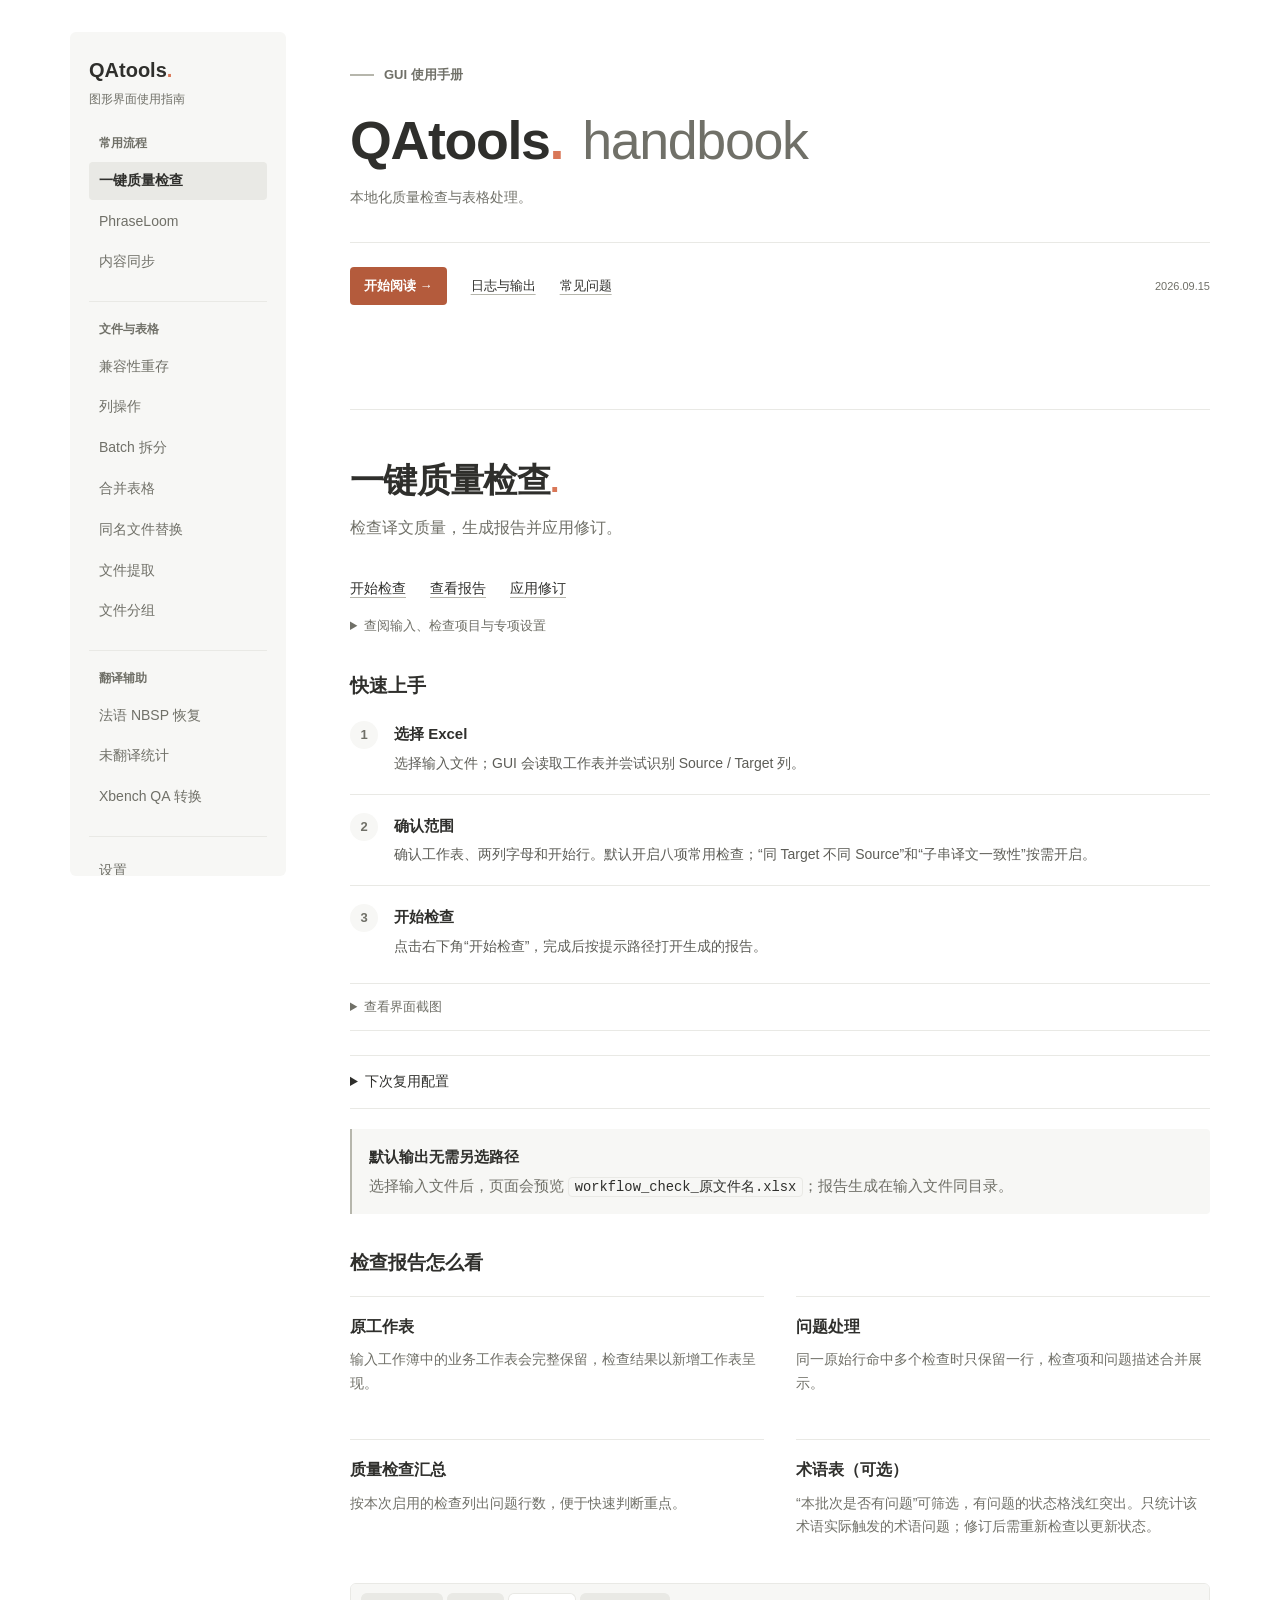
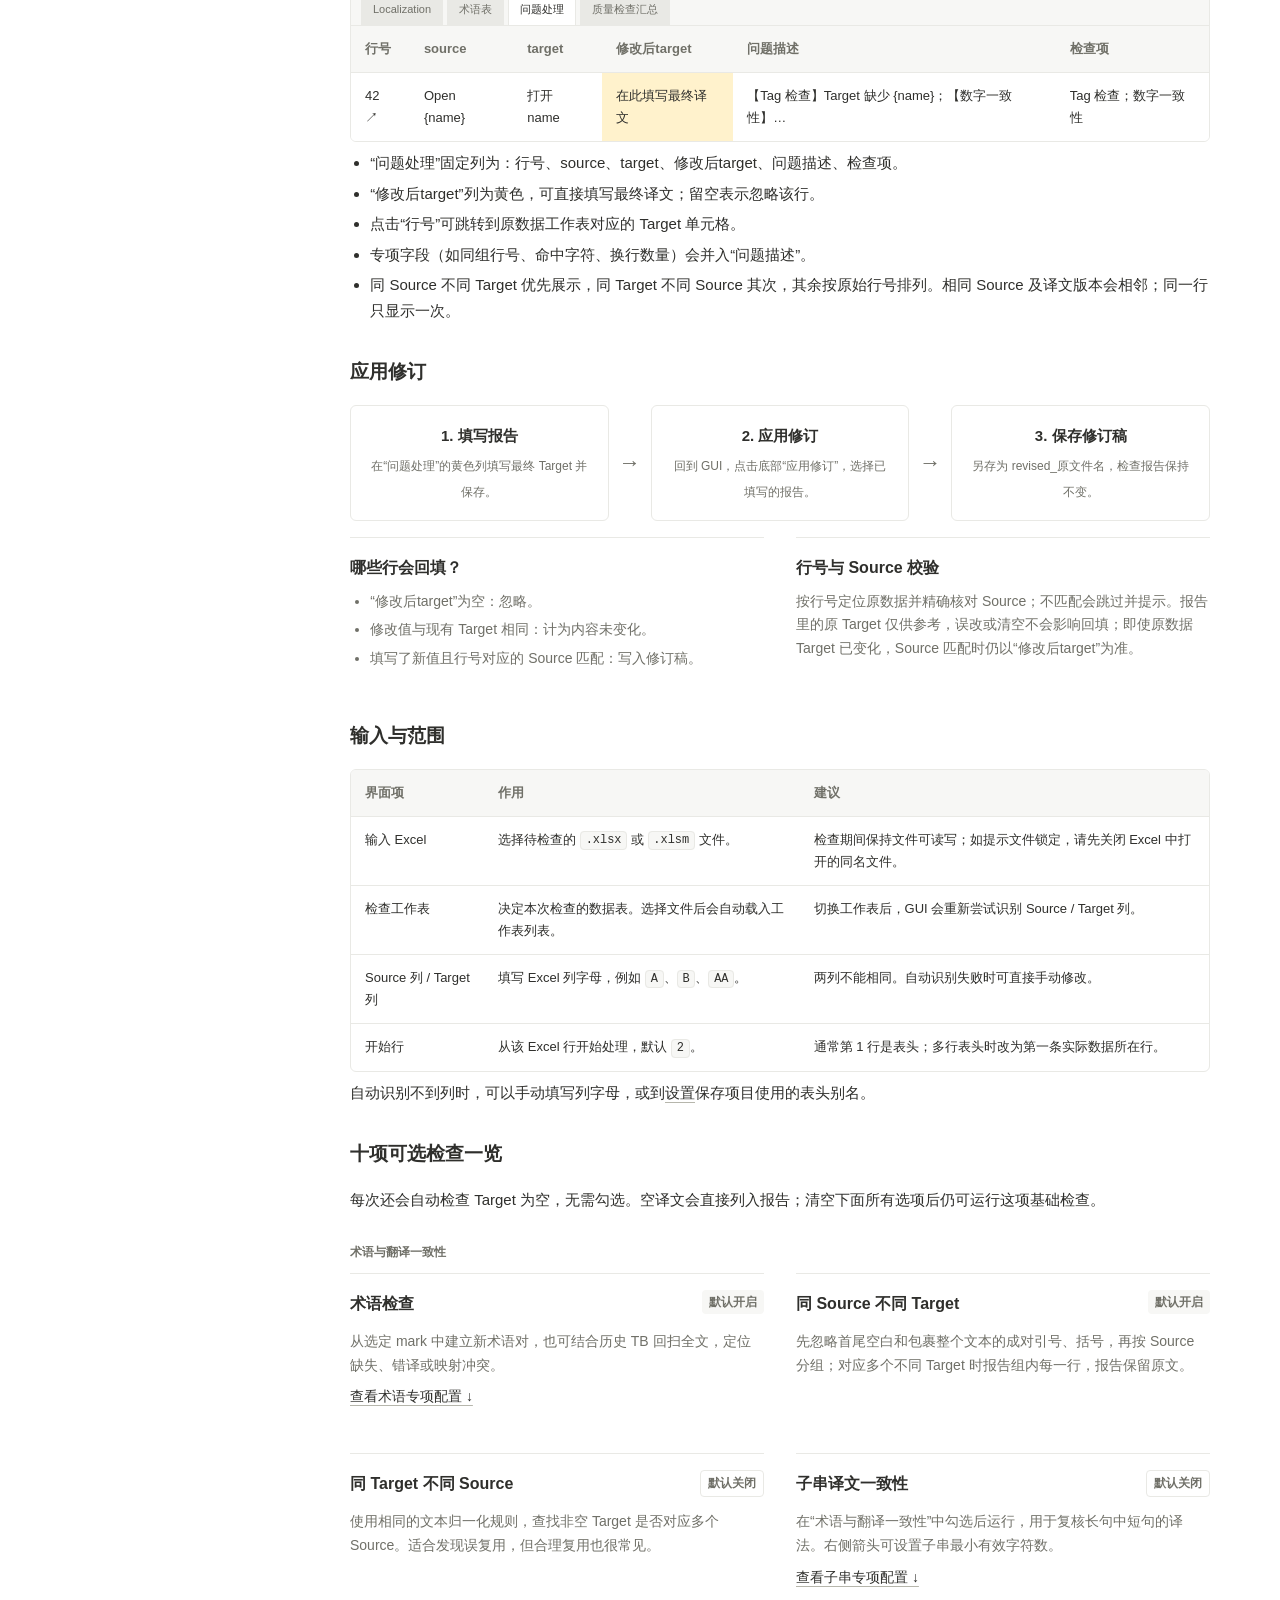
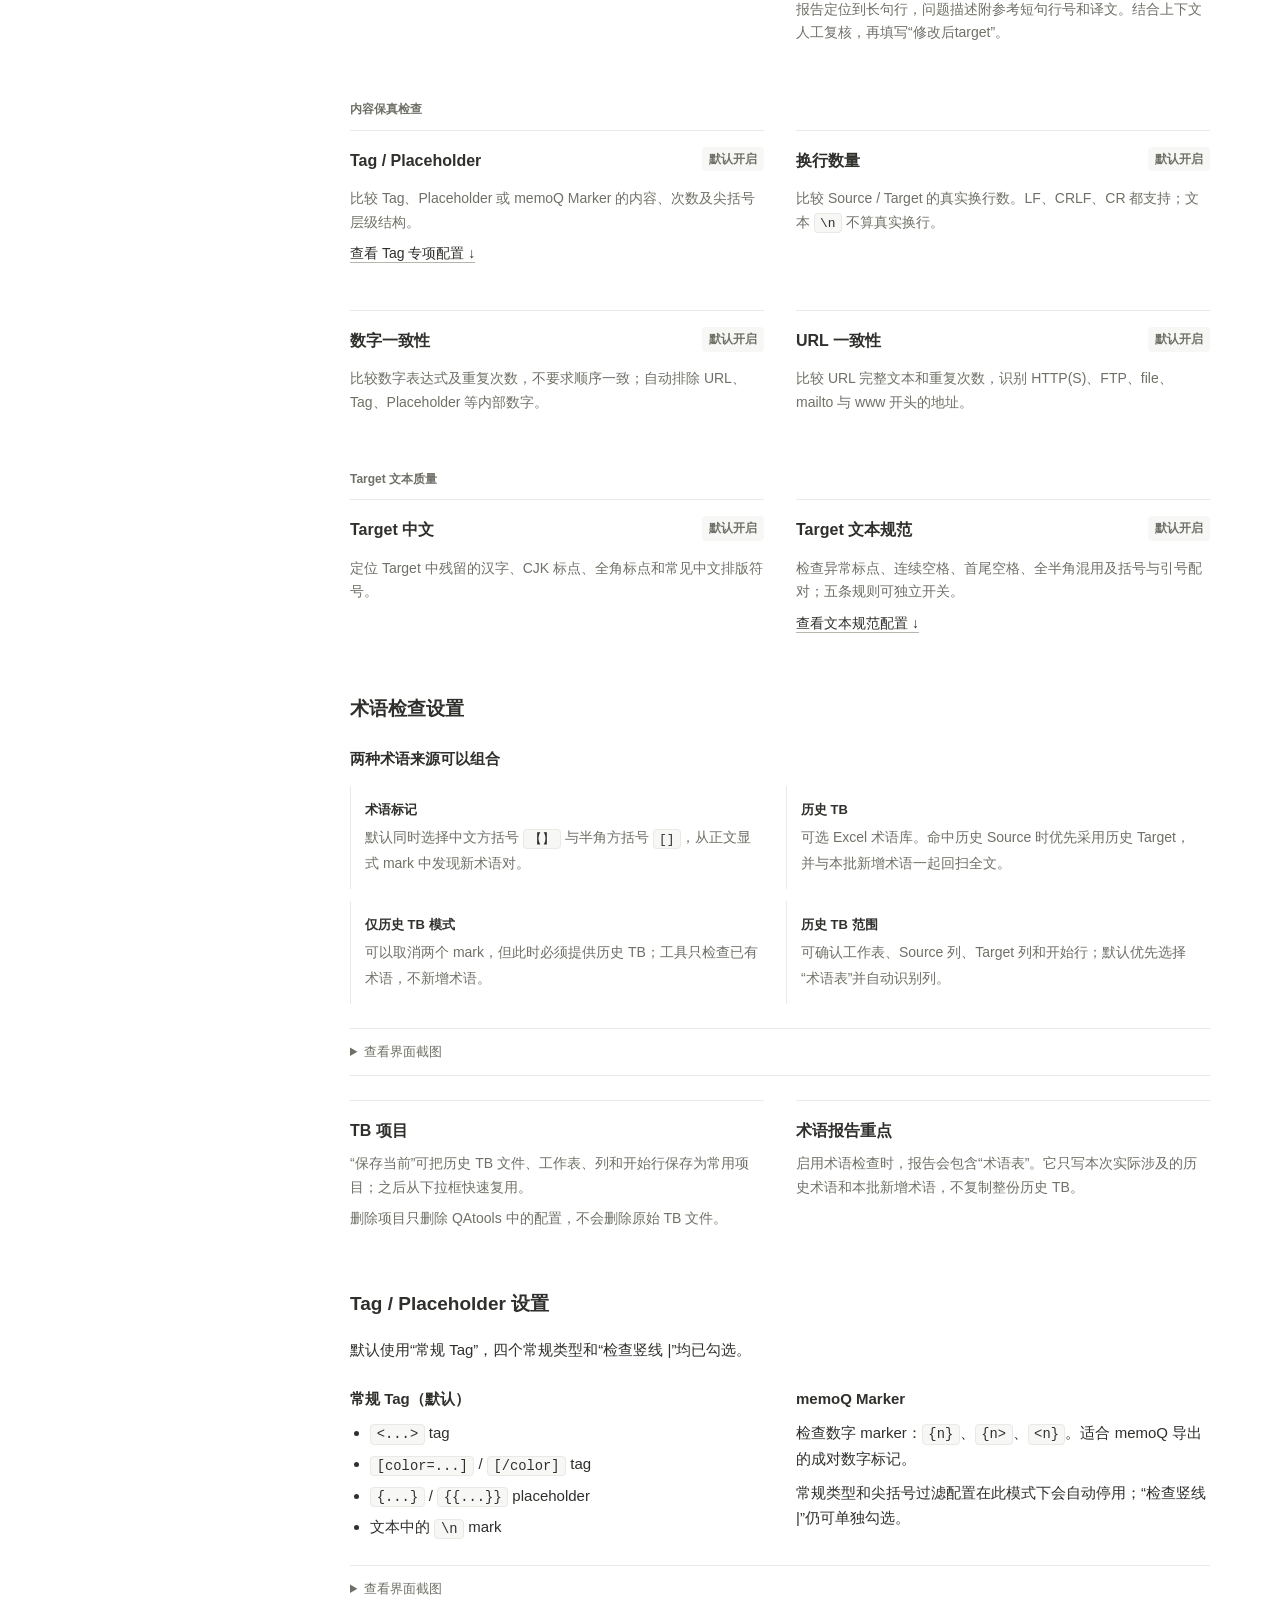
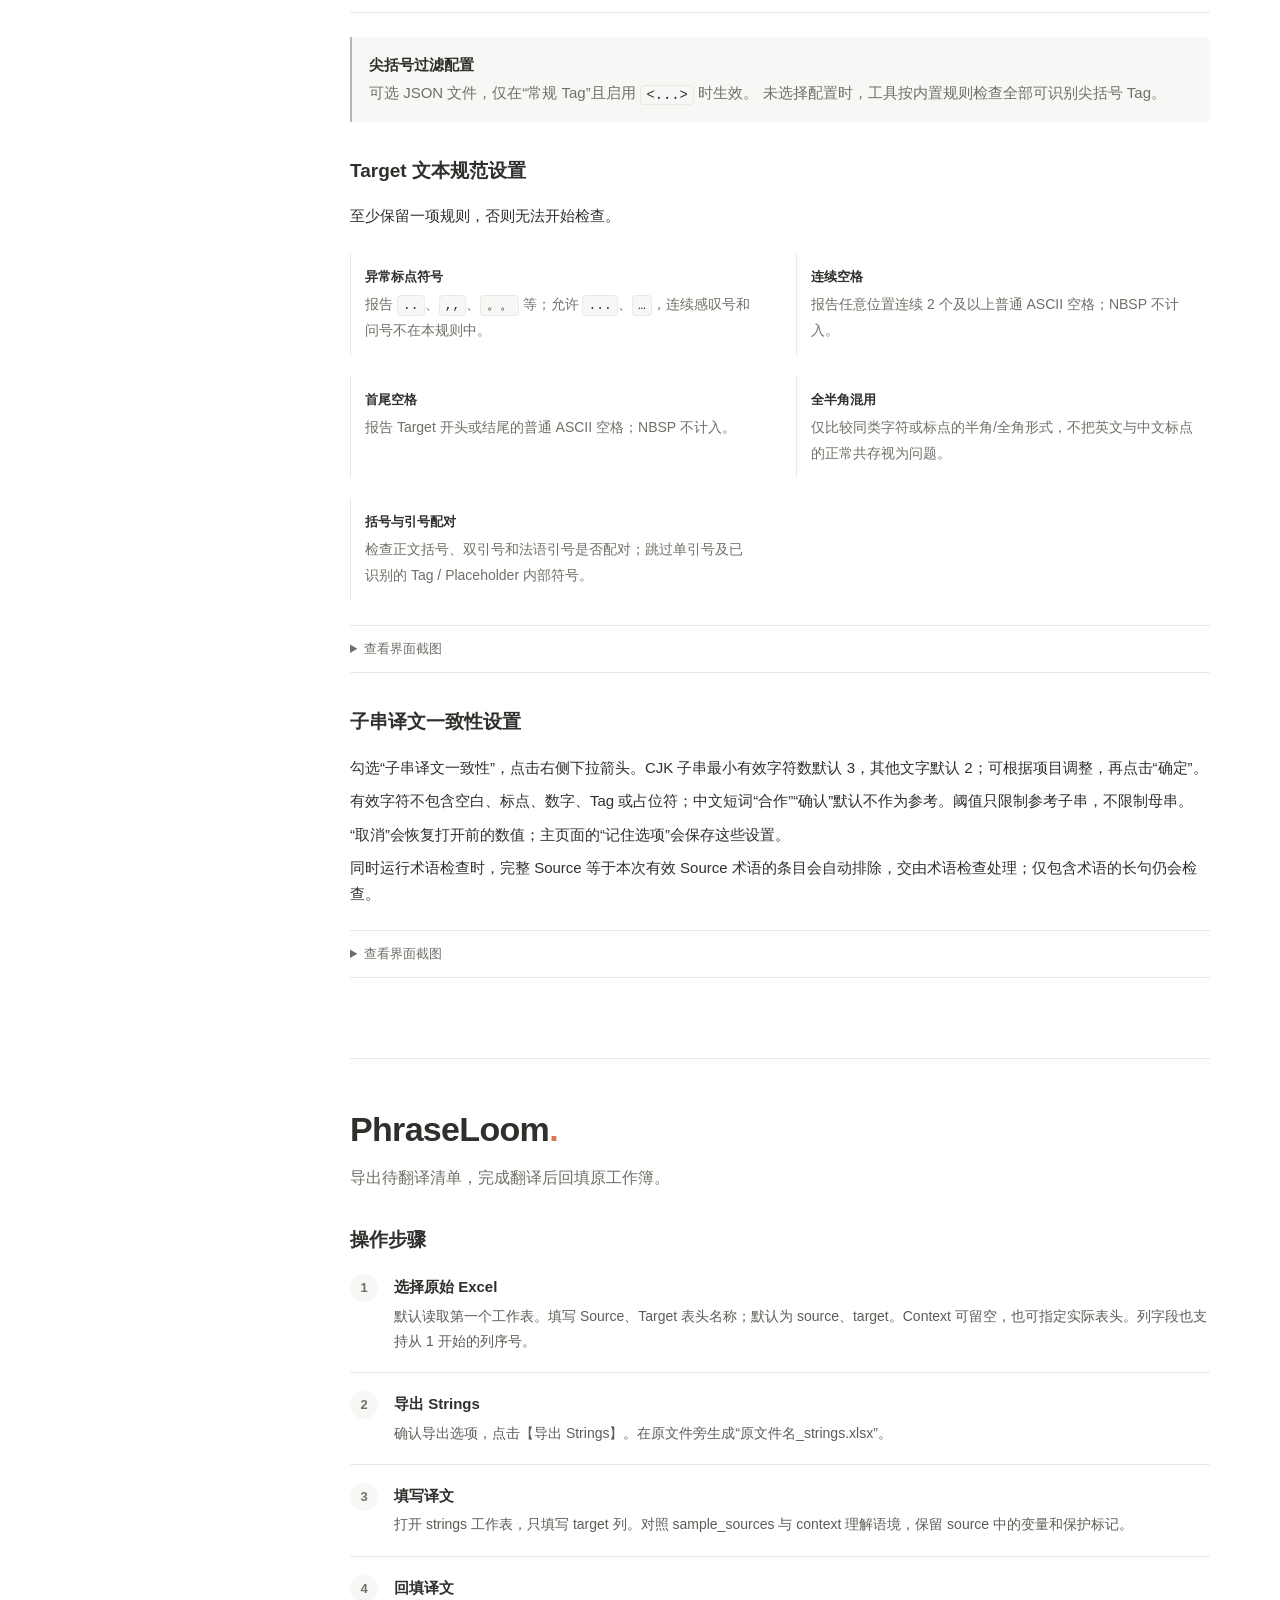
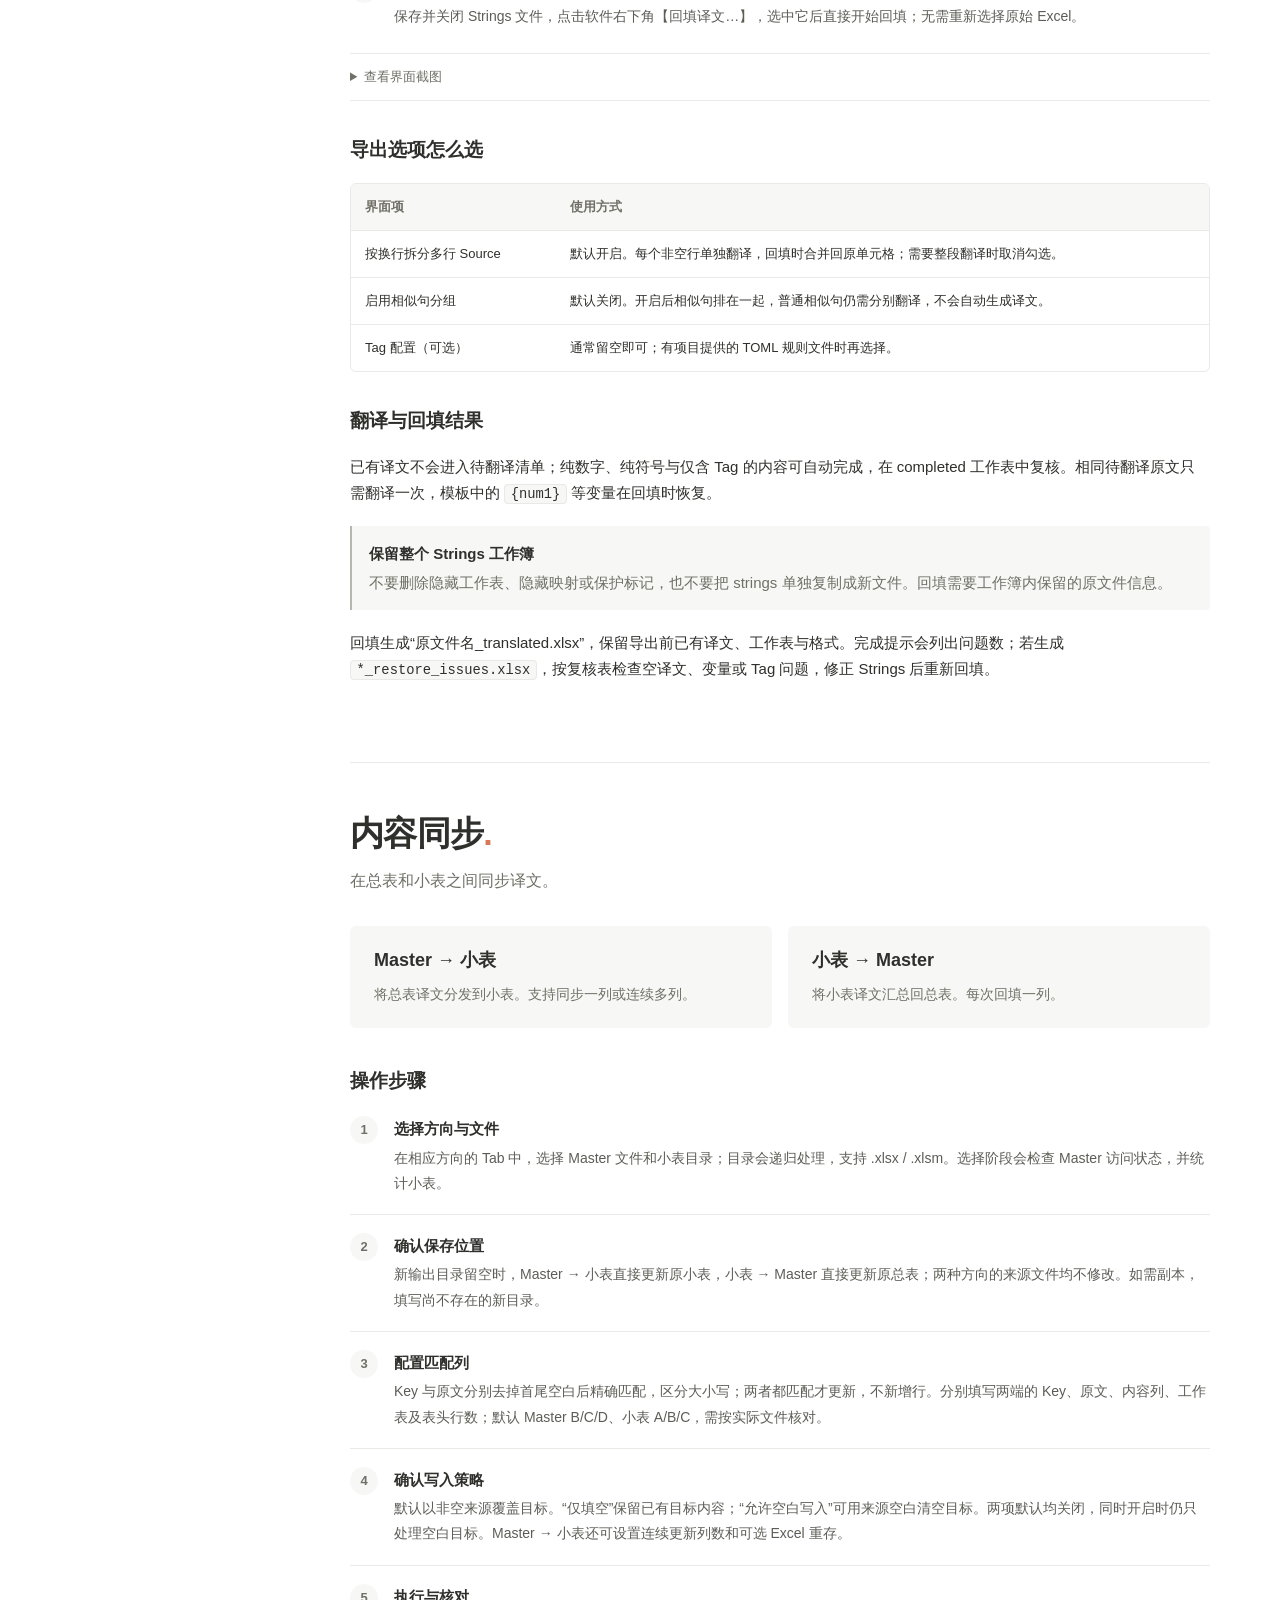
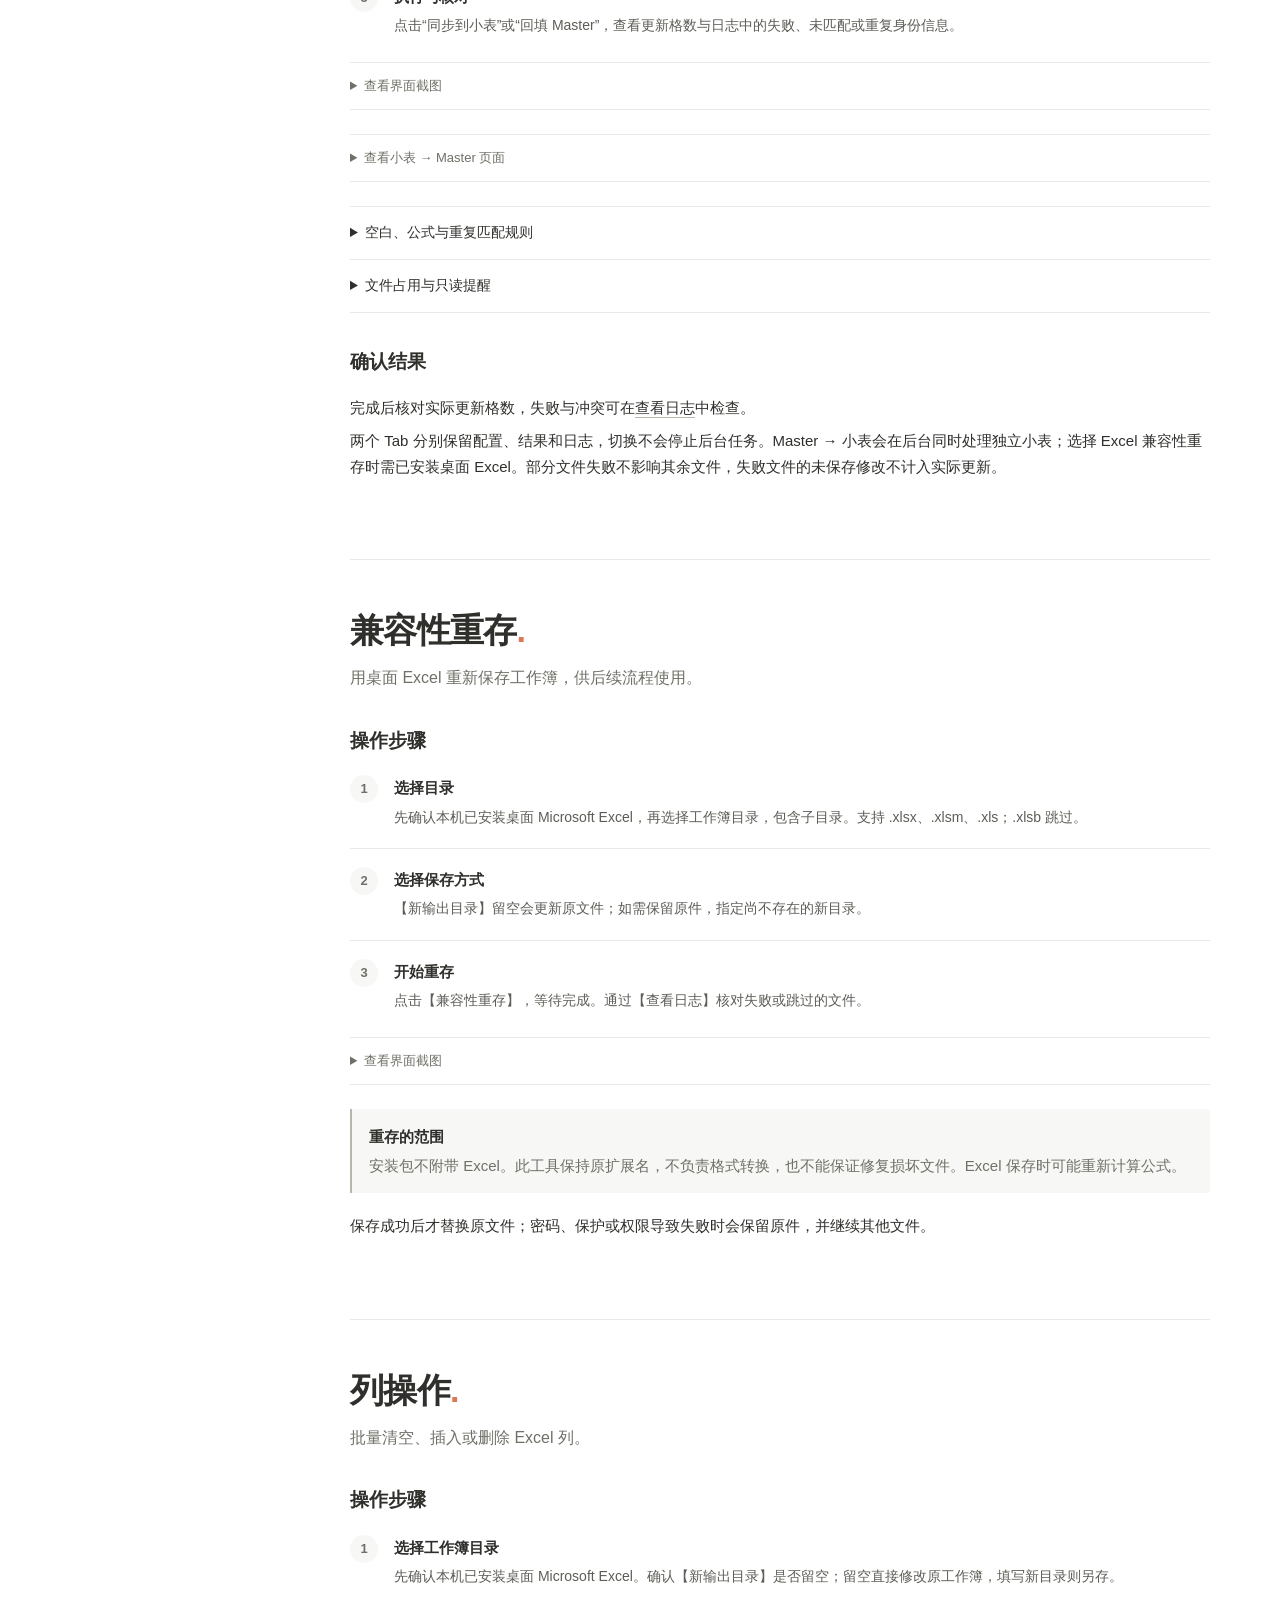
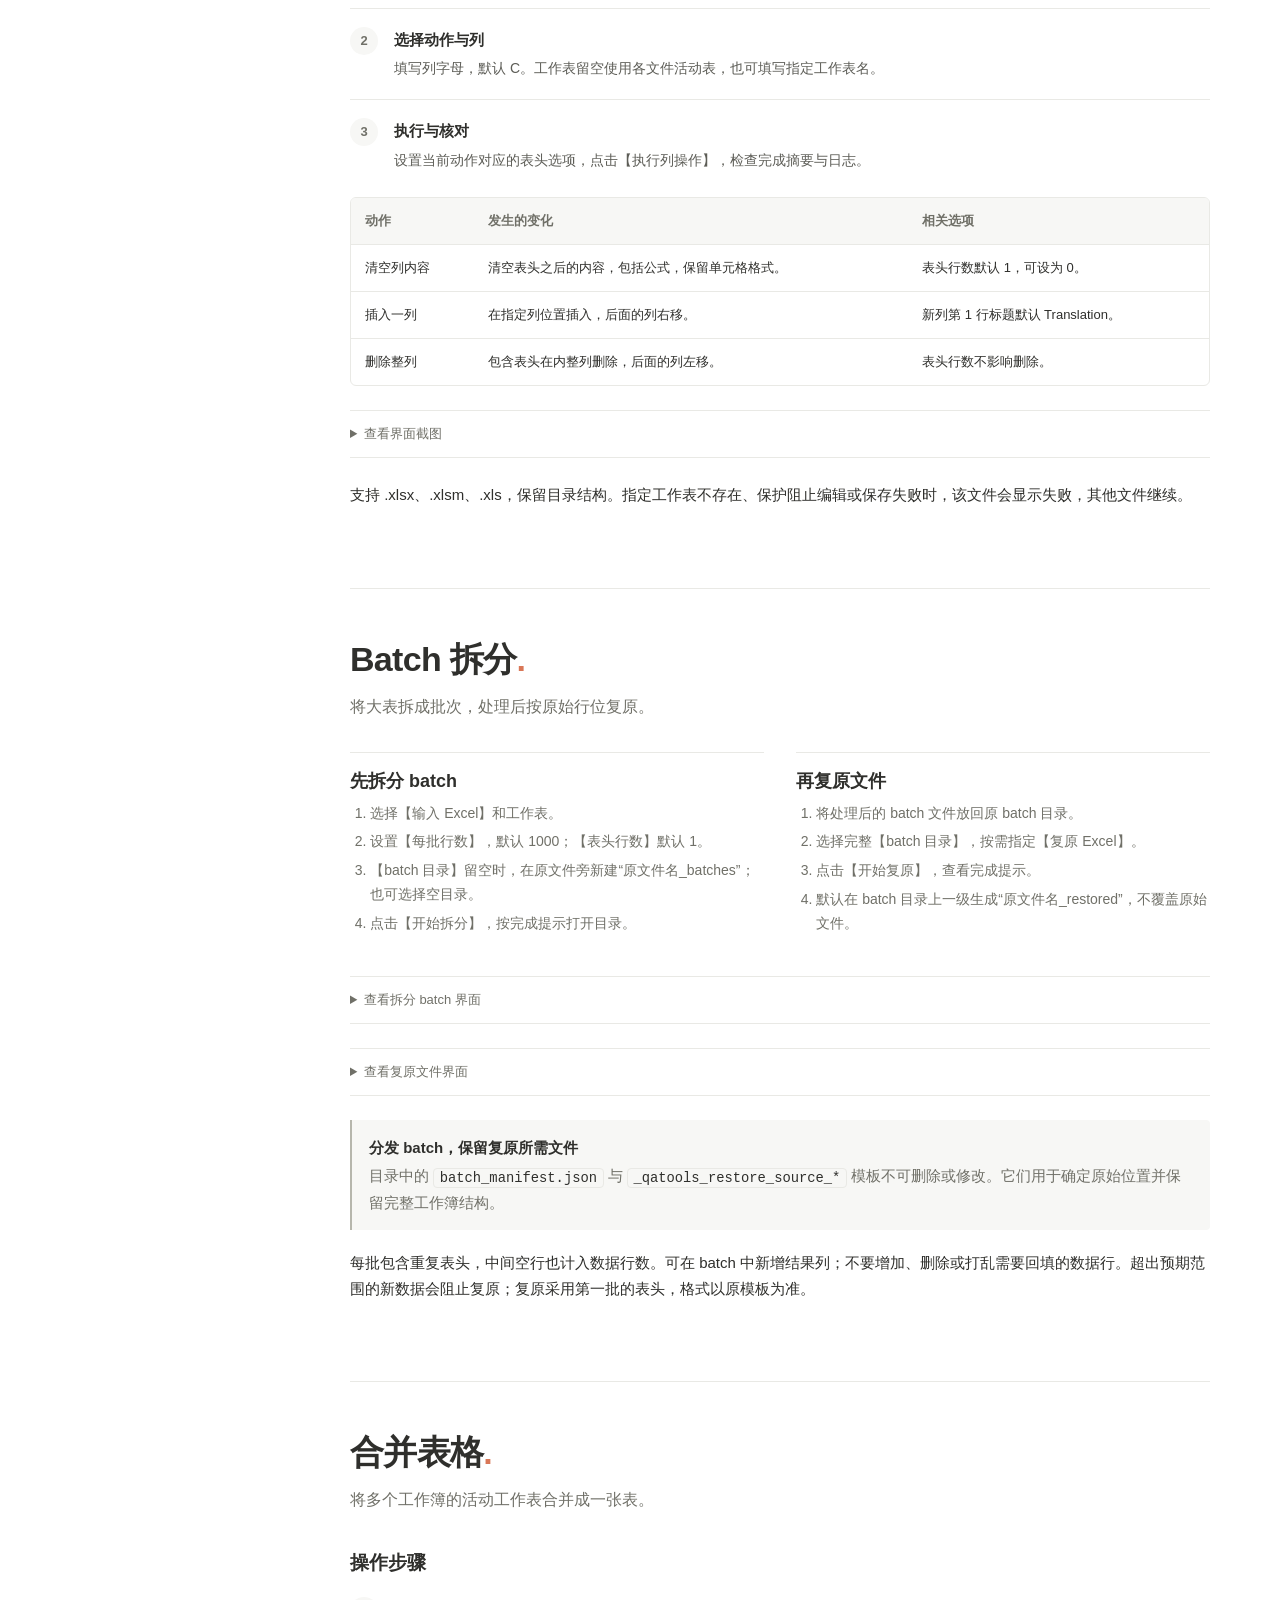
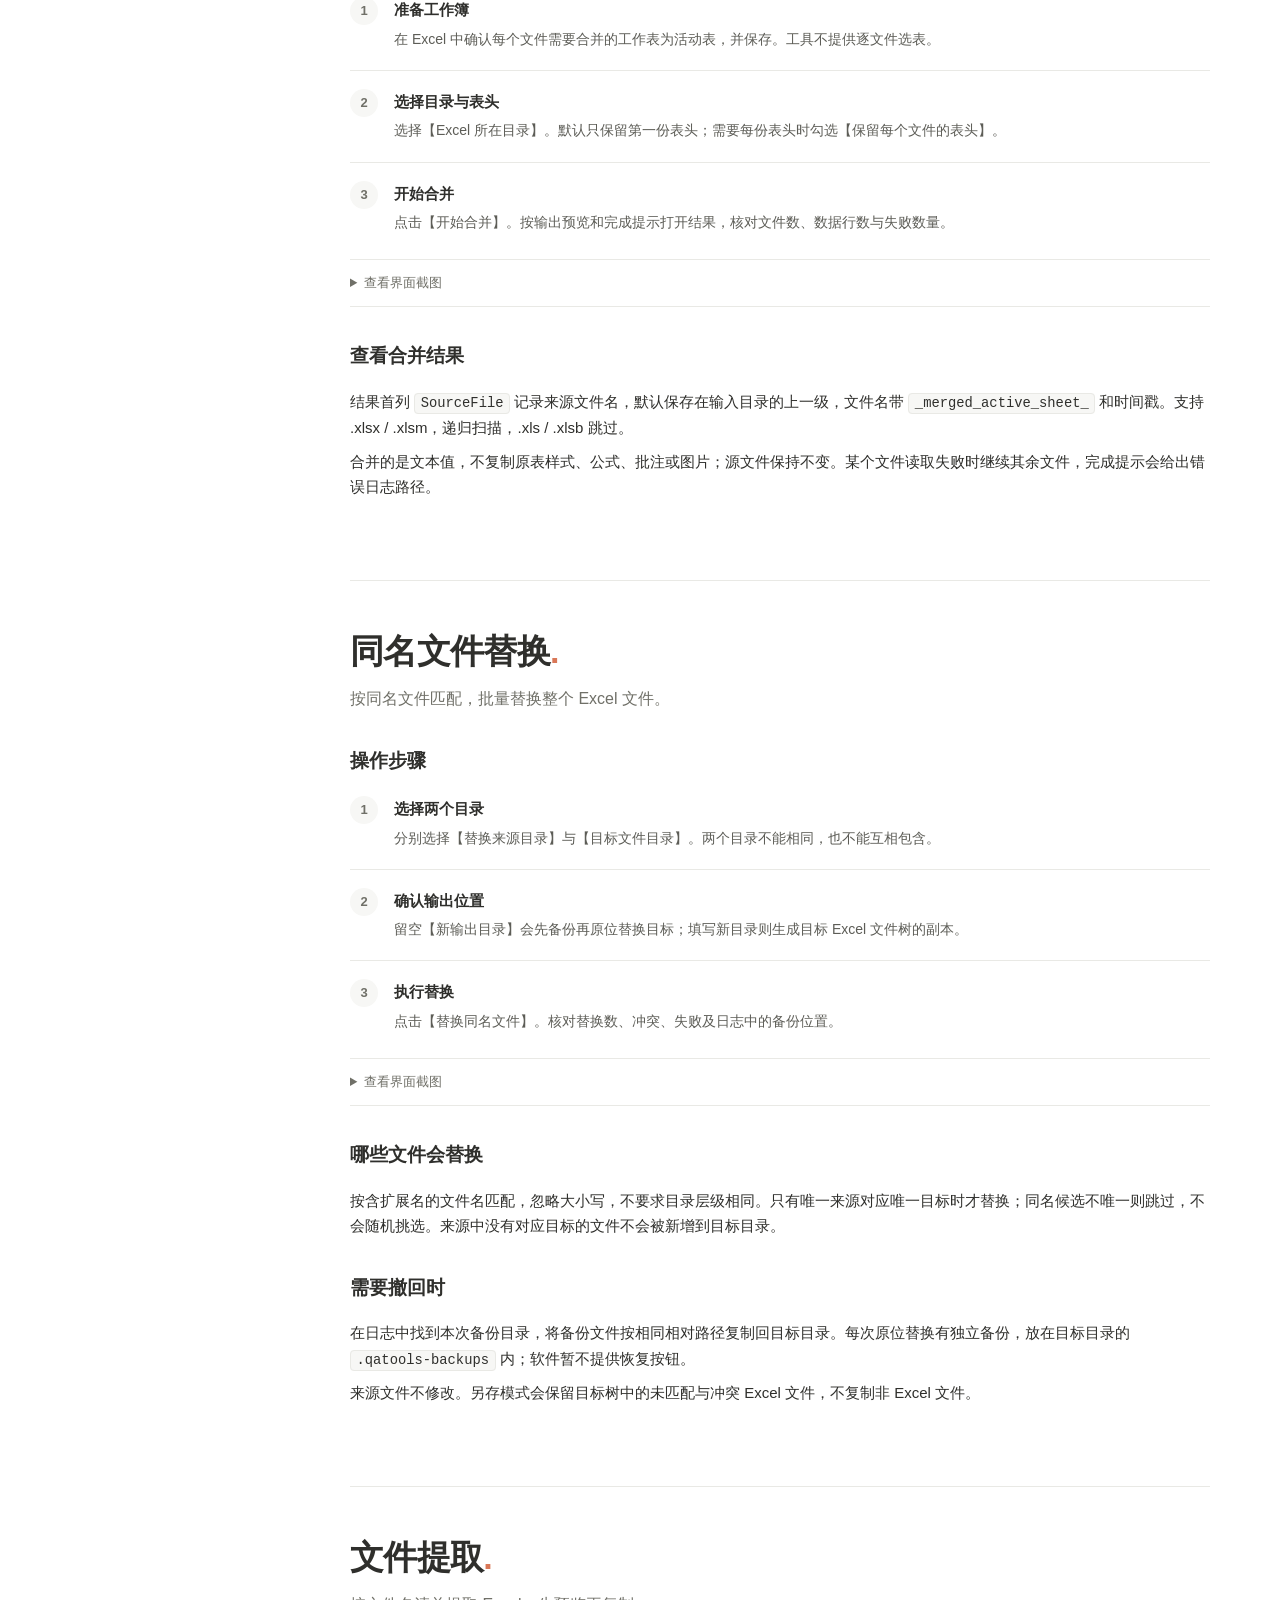
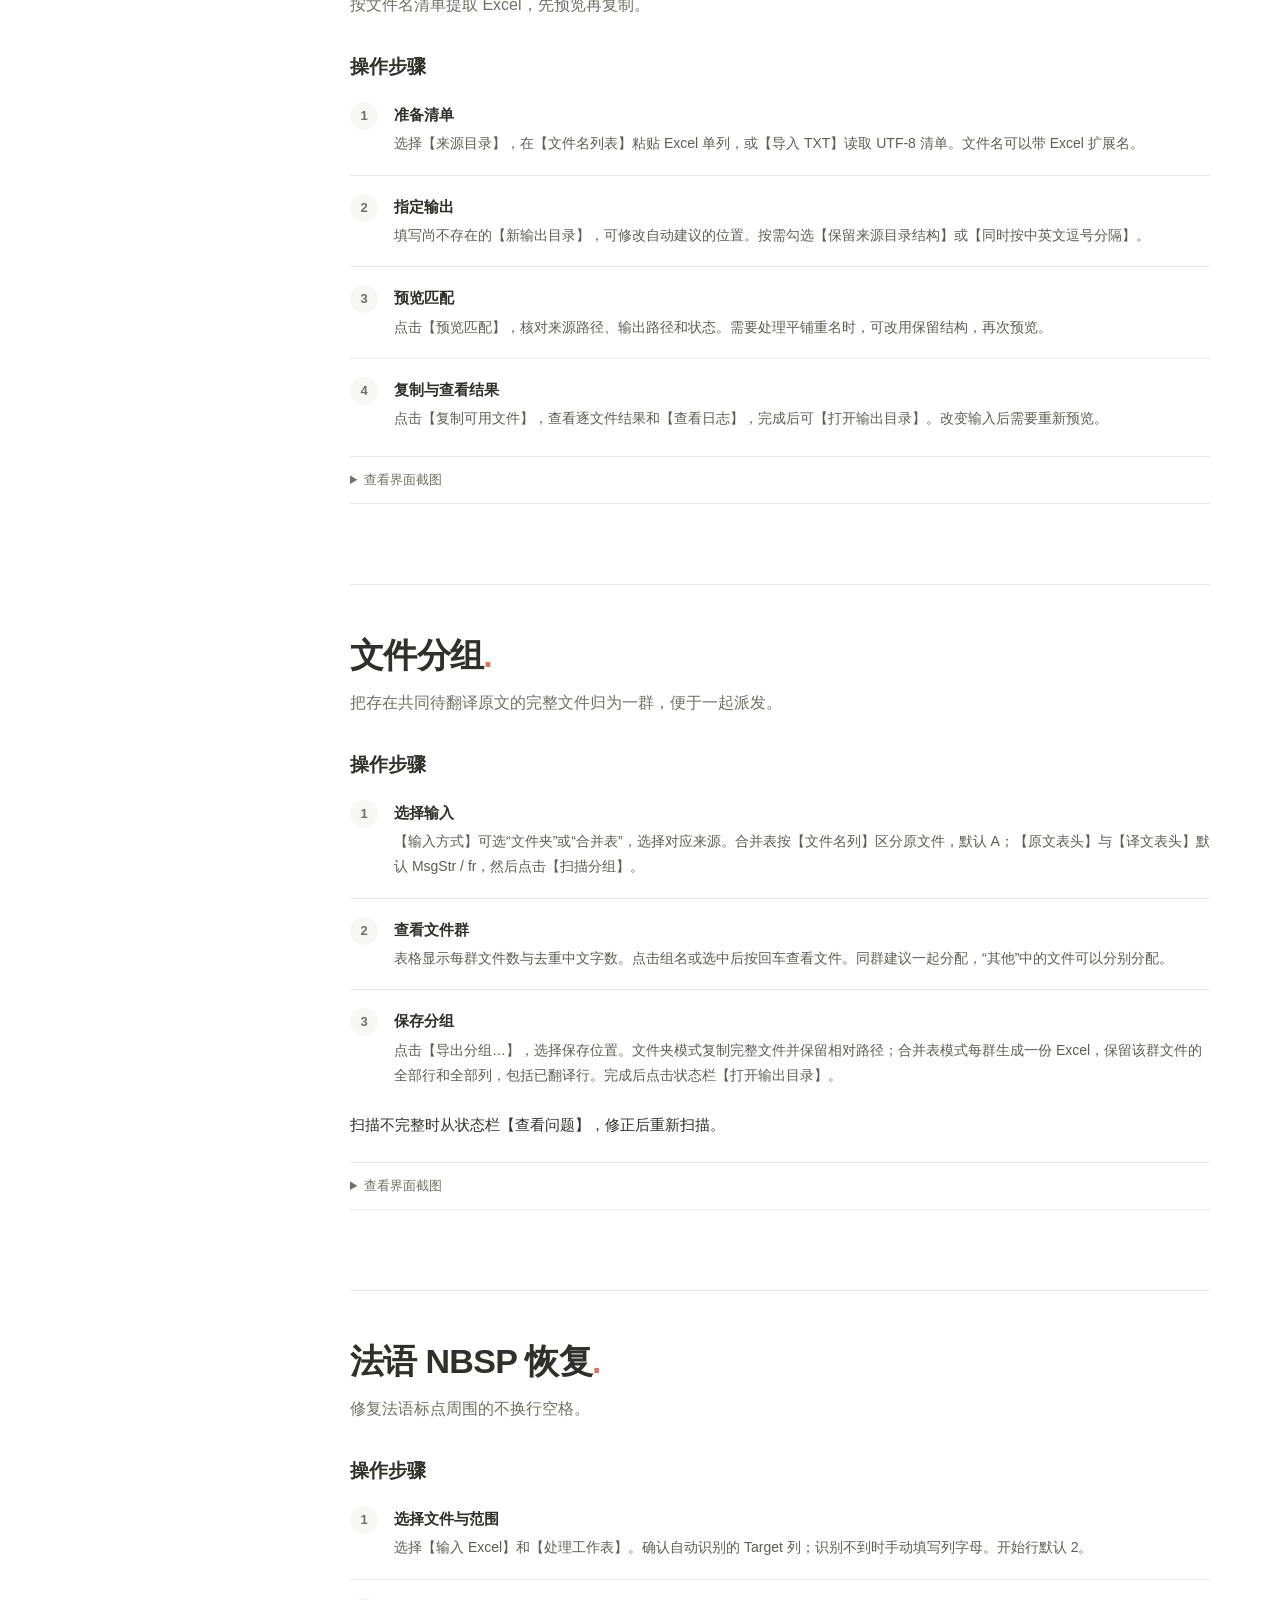
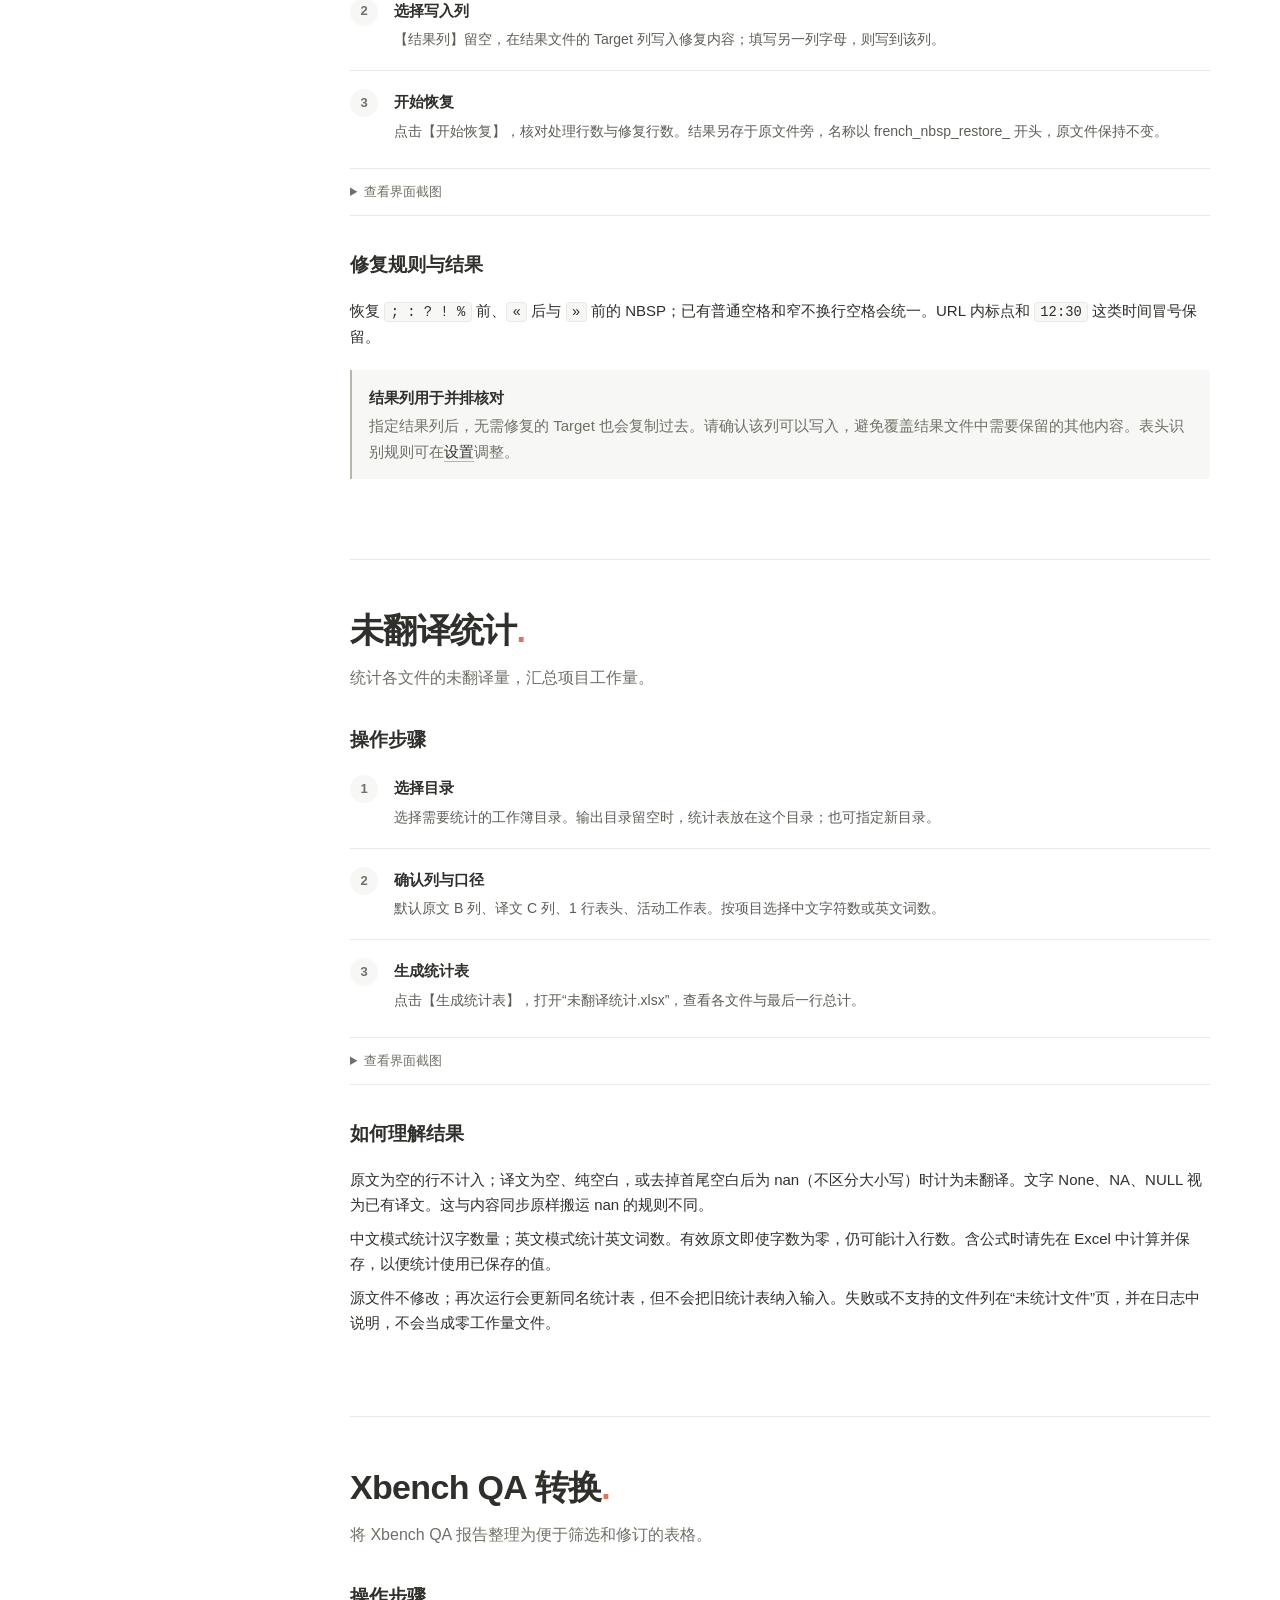
==== commit 57820f58: "Support file grouping from merged Excel tables" ====
--- a/docs/qa-workflow-guide/index.html
+++ b/docs/qa-workflow-guide/index.html
@@ -706,16 +706,20 @@
           </header>
           <h3>操作步骤</h3>
           <ol class="steps">
-            <li><strong>扫描目录</strong><span>选择【来源目录】，填写【原文表头】与【译文表头】，点击【扫描分组】。默认表头为 MsgStr / fr。</span></li>
+            <li><strong>选择输入</strong><span>【输入方式】可选“文件夹”或“合并表”，选择对应来源。合并表按【文件名列】区分原文件，默认 A；【原文表头】与【译文表头】默认 MsgStr / fr，然后点击【扫描分组】。</span></li>
             <li><strong>查看文件群</strong><span>表格显示每群文件数与去重中文字数。点击组名或选中后按回车查看文件。同群建议一起分配，“其他”中的文件可以分别分配。</span></li>
-            <li><strong>保存分组</strong><span>点击【导出分组…】，选择保存位置；工具新建分组目录，复制完整文件并保留相对路径。完成后点击状态栏【打开输出目录】。</span></li>
+            <li><strong>保存分组</strong><span>点击【导出分组…】，选择保存位置。文件夹模式复制完整文件并保留相对路径；合并表模式每群生成一份 Excel，保留该群文件的全部行和全部列，包括已翻译行。完成后点击状态栏【打开输出目录】。</span></li>
           </ol>
           <p>扫描不完整时从状态栏【查看问题】，修正后重新扫描。</p>
           <details class="screenshot-detail">
             <summary>查看界面截图</summary>
             <figure class="shot">
-              <img src="assets/file-grouping.png" alt="文件分组：来源目录、原文和译文表头、三列分组清单，以及扫描和导出按钮。" loading="lazy" width="1260" height="820">
+              <img src="assets/file-grouping.png" alt="文件分组：文件夹输入方式、来源、原文和译文表头、三列分组清单，以及扫描和导出按钮。" loading="lazy" width="1260" height="820">
               <figcaption>文件分组：扫描后查看文件群，再导出完整文件。</figcaption>
+            </figure>
+            <figure class="shot">
+              <img src="assets/file-grouping-merged.png" alt="文件分组的合并表模式：选择一份 Excel，文件名列默认 A，按文件名查看和导出文件群。" loading="lazy" width="1260" height="820">
+              <figcaption>合并表：每个文件群导出一份 Excel，包含该群文件的全部行。</figcaption>
             </figure>
           </details>
         </section>
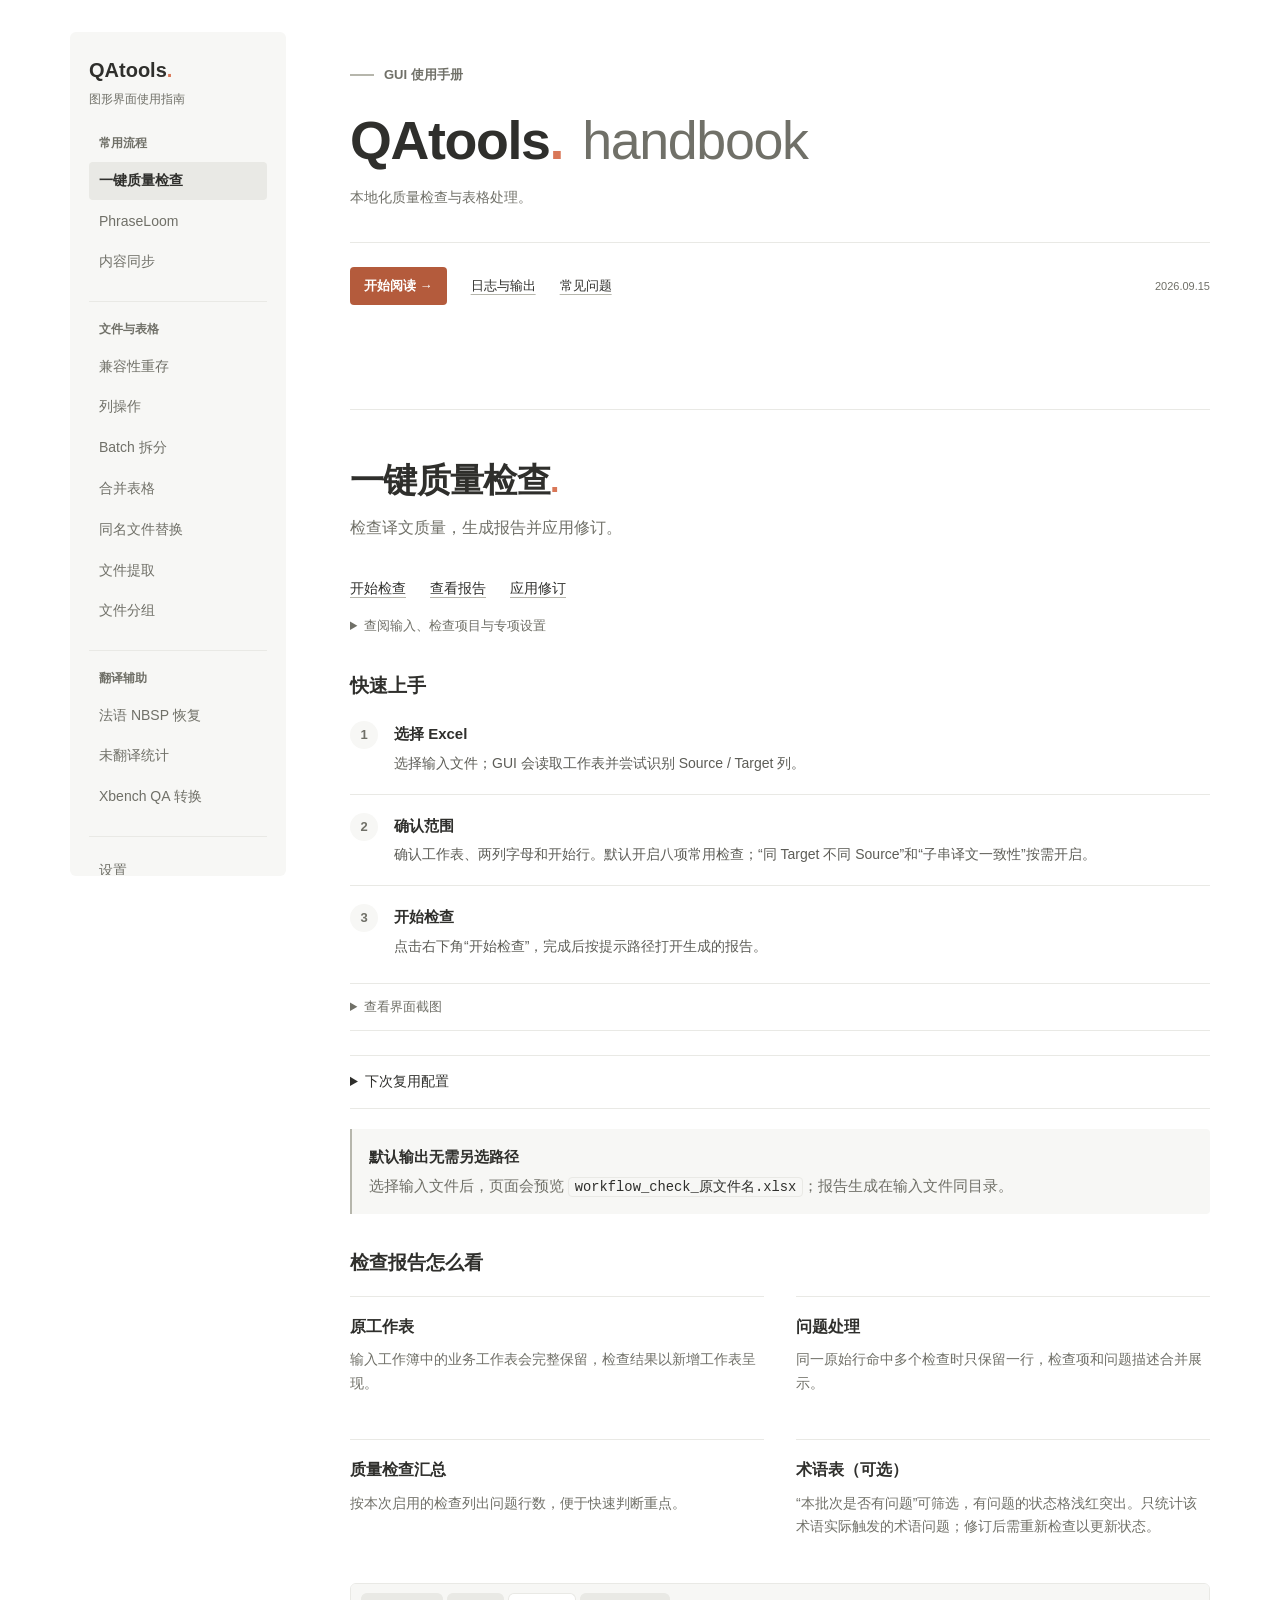
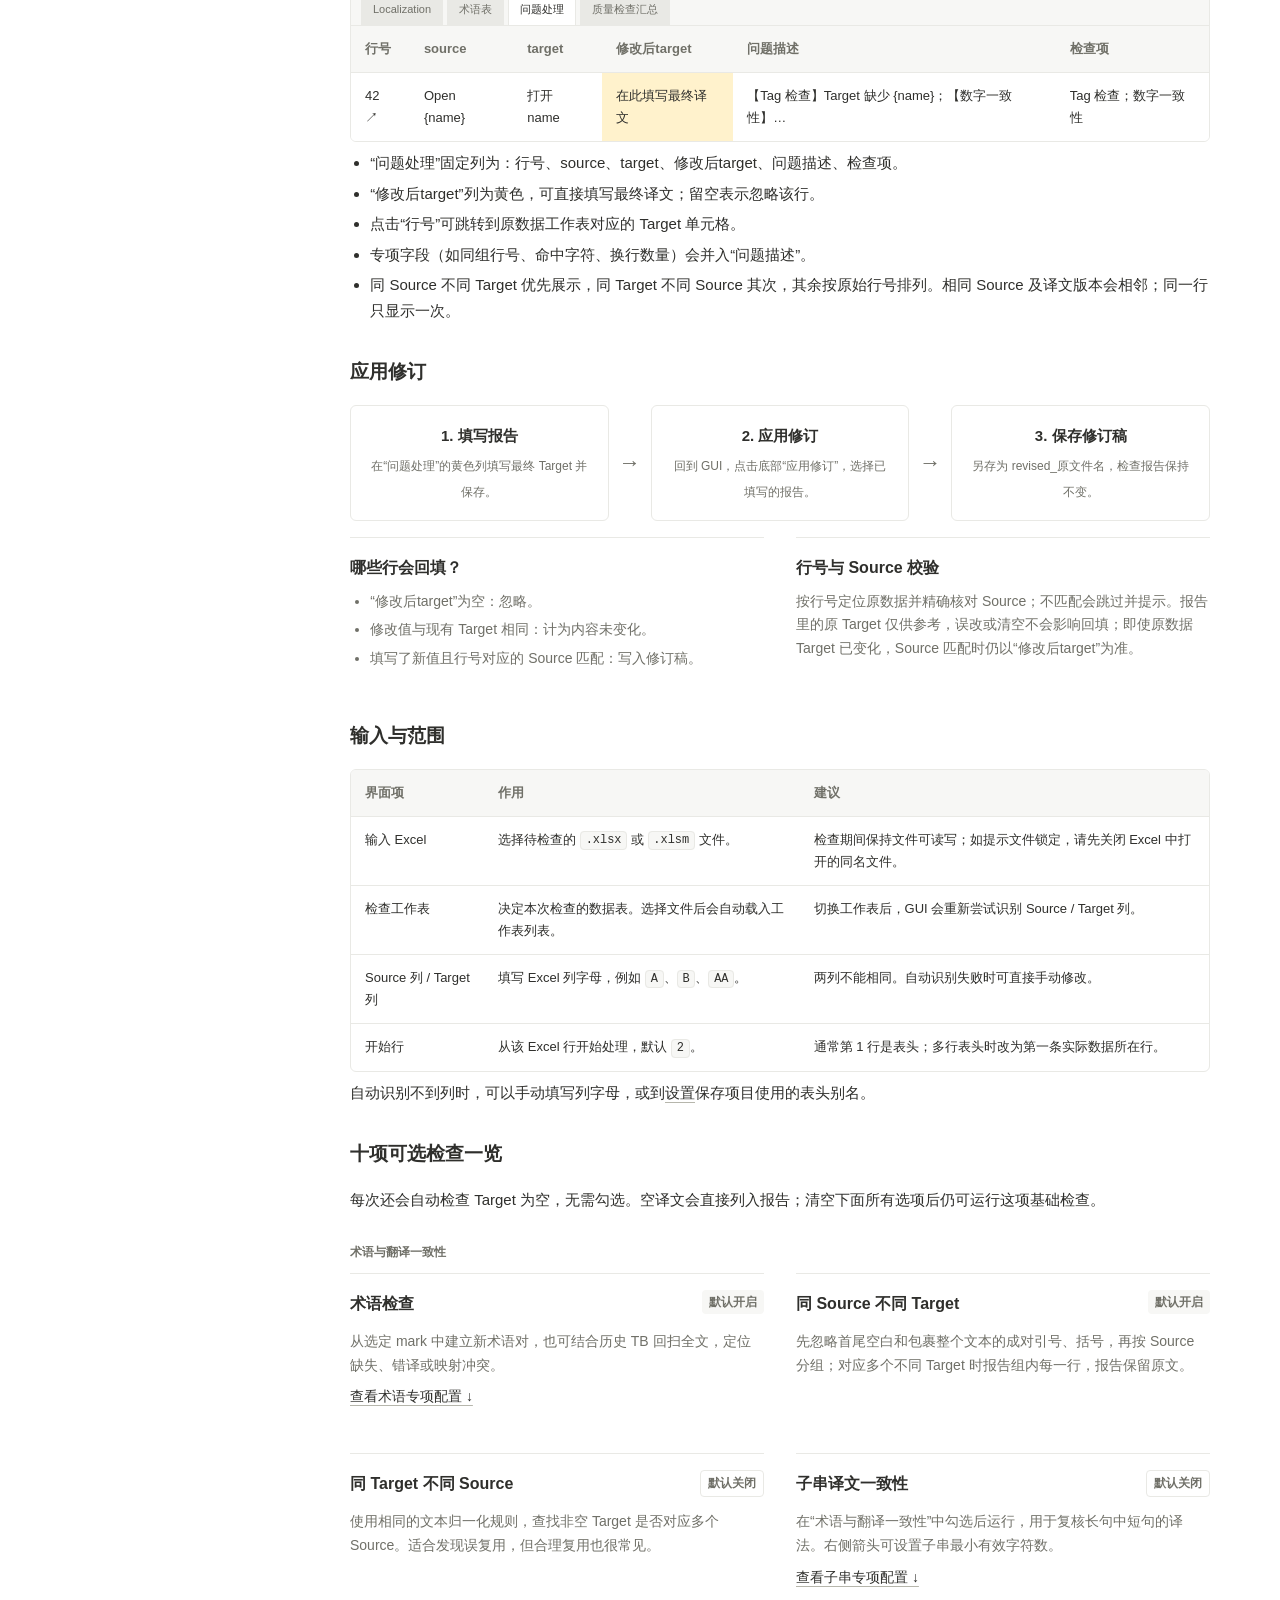
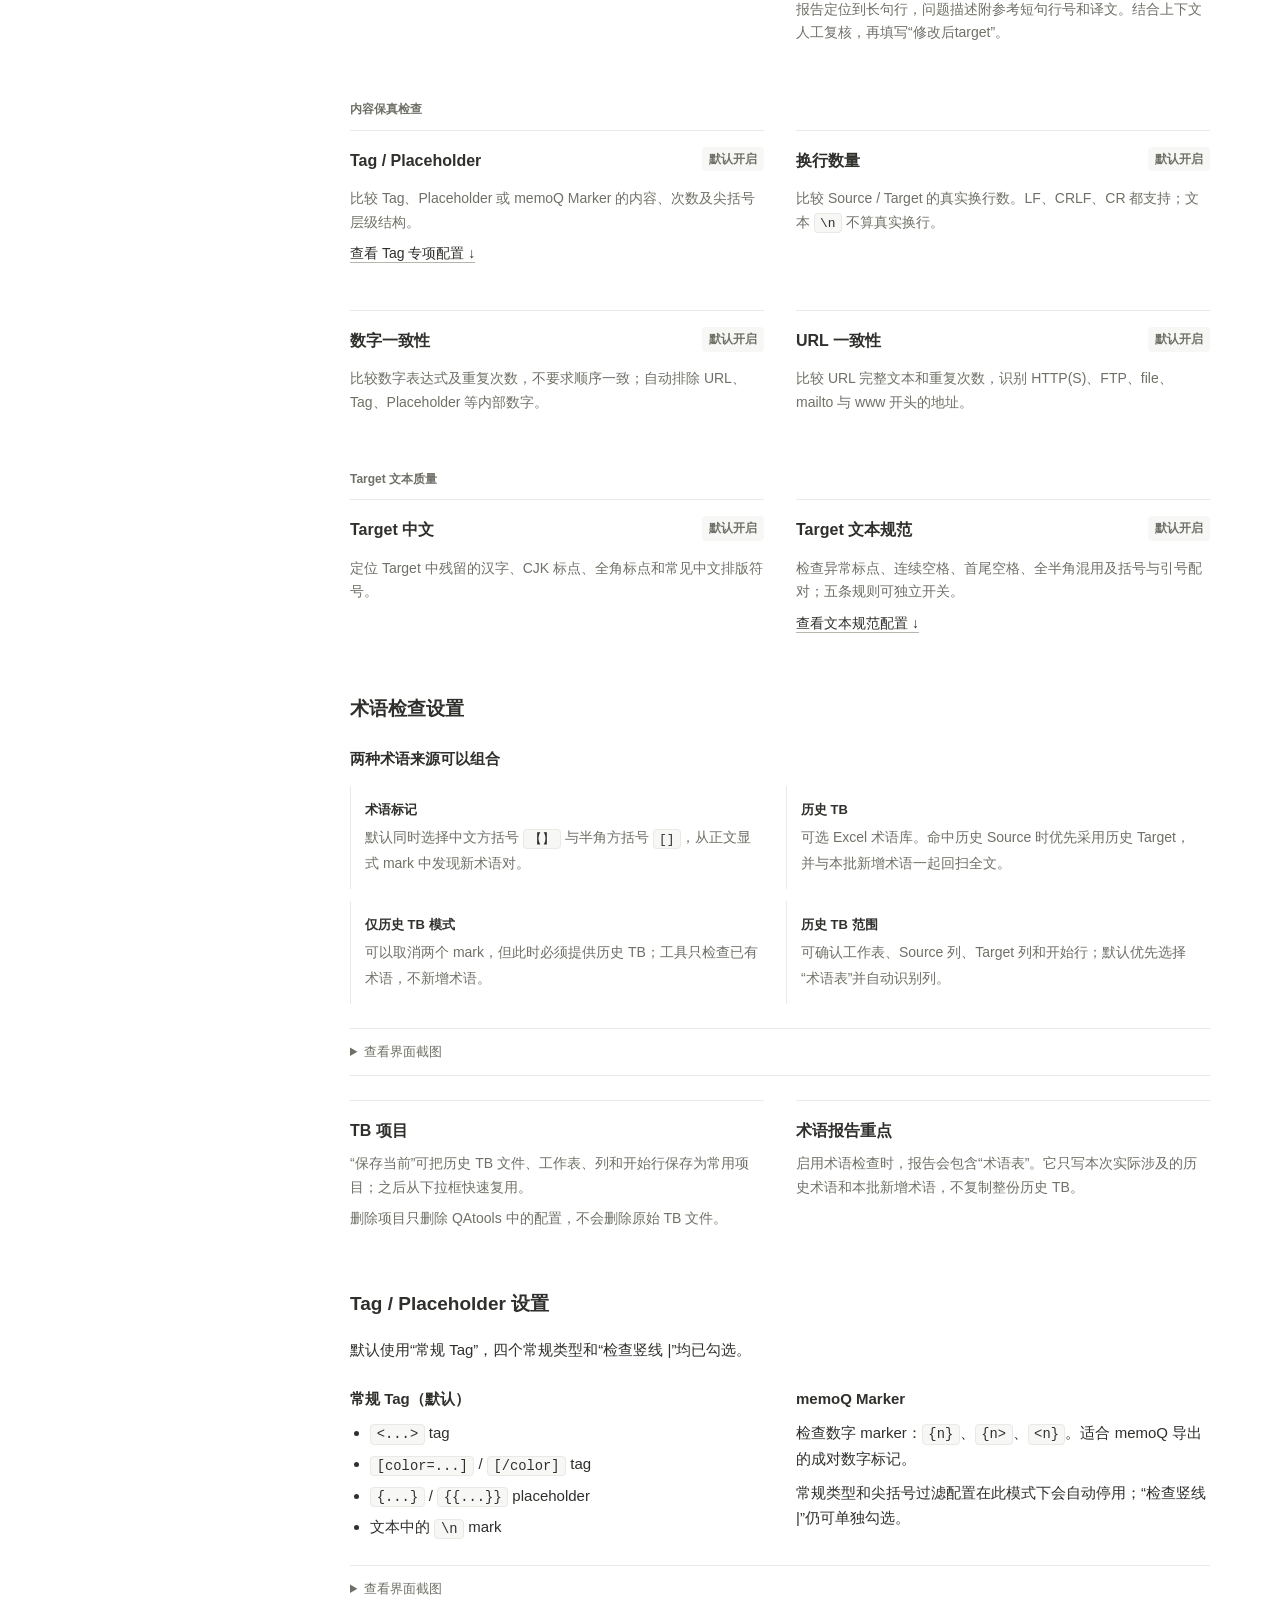
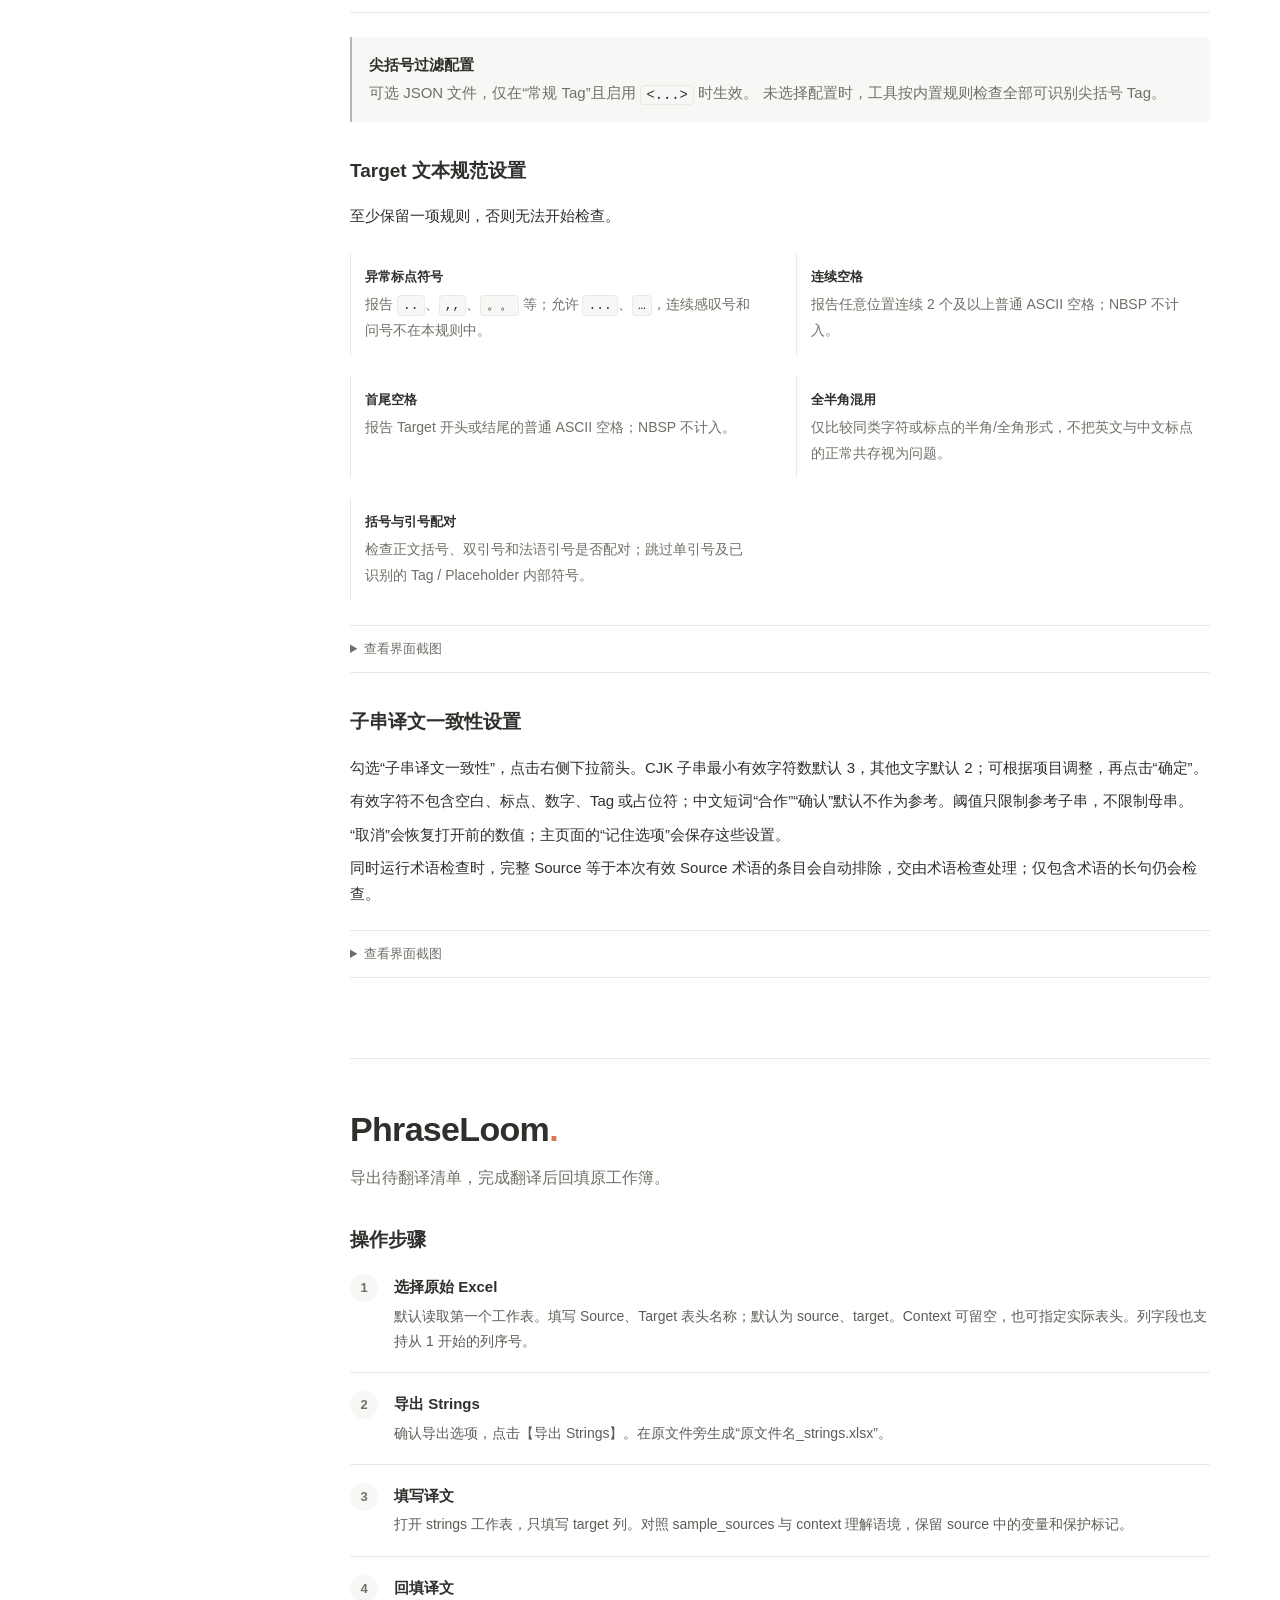
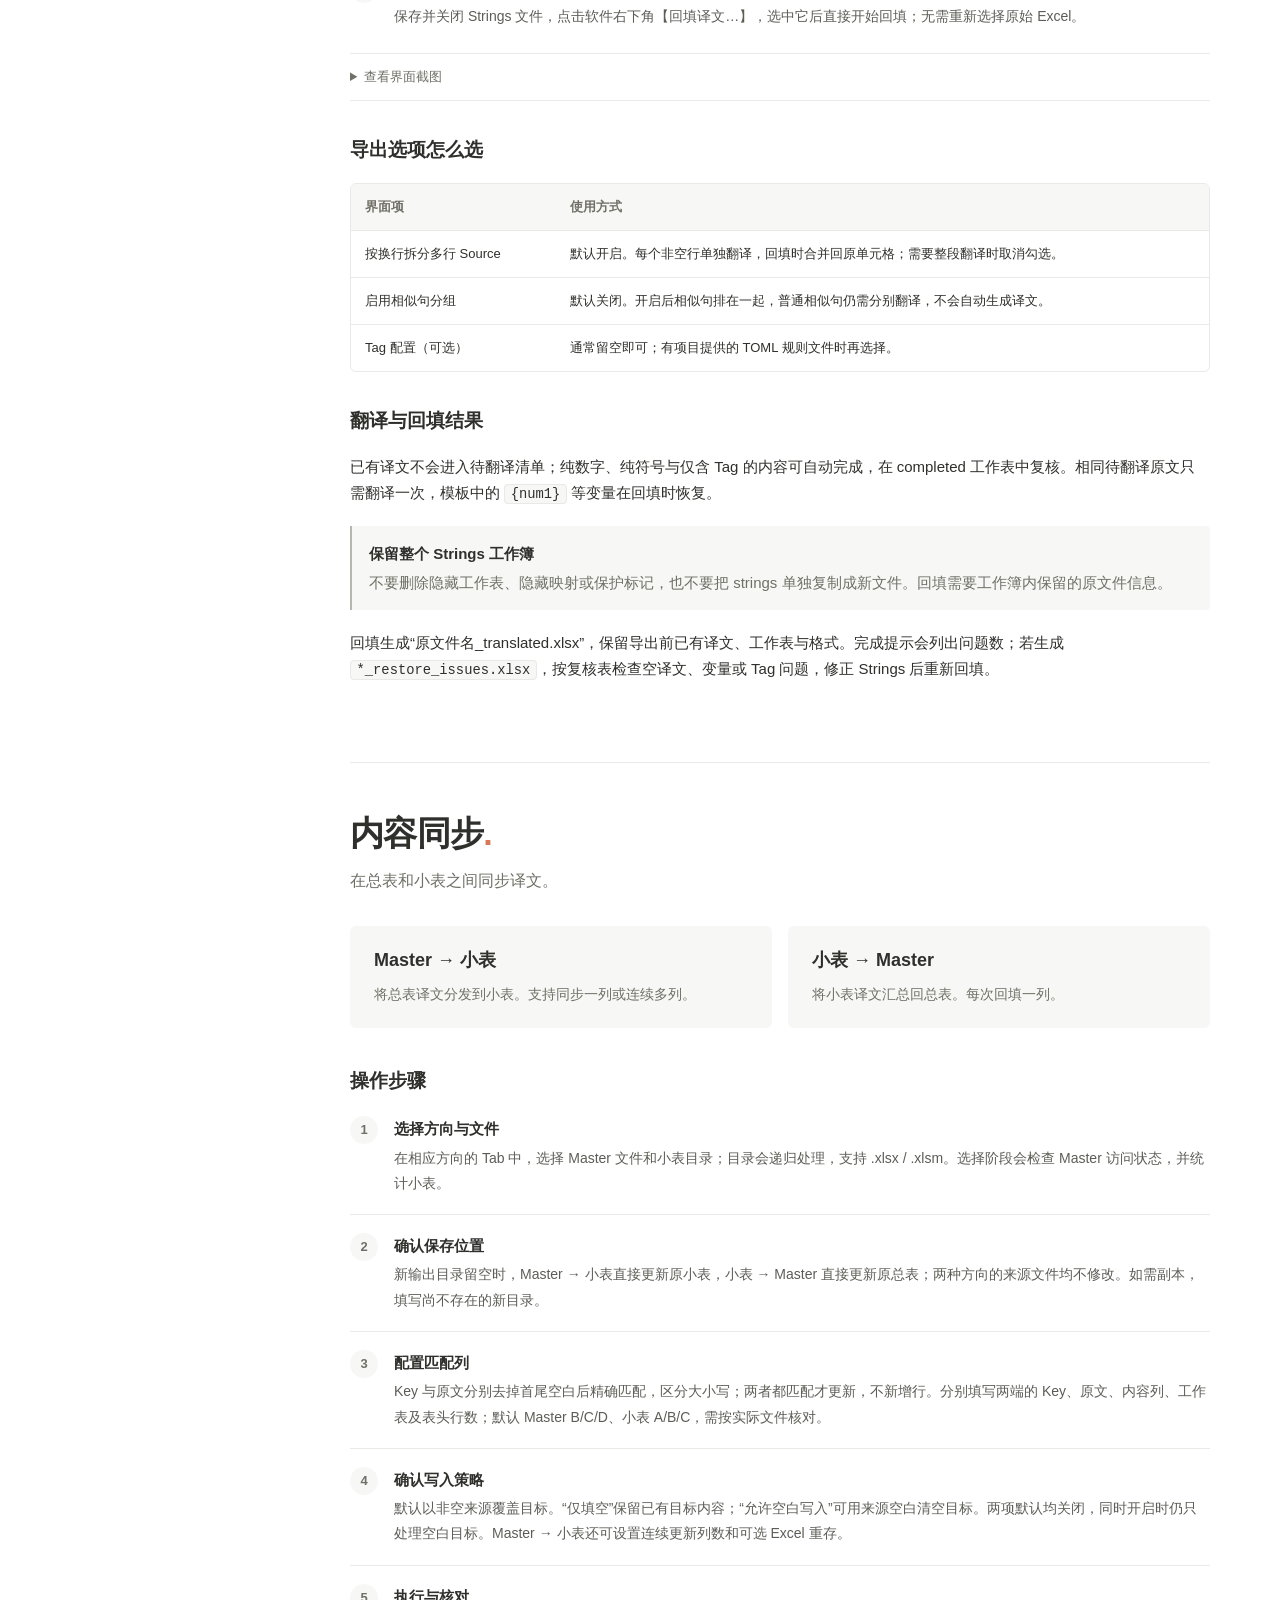
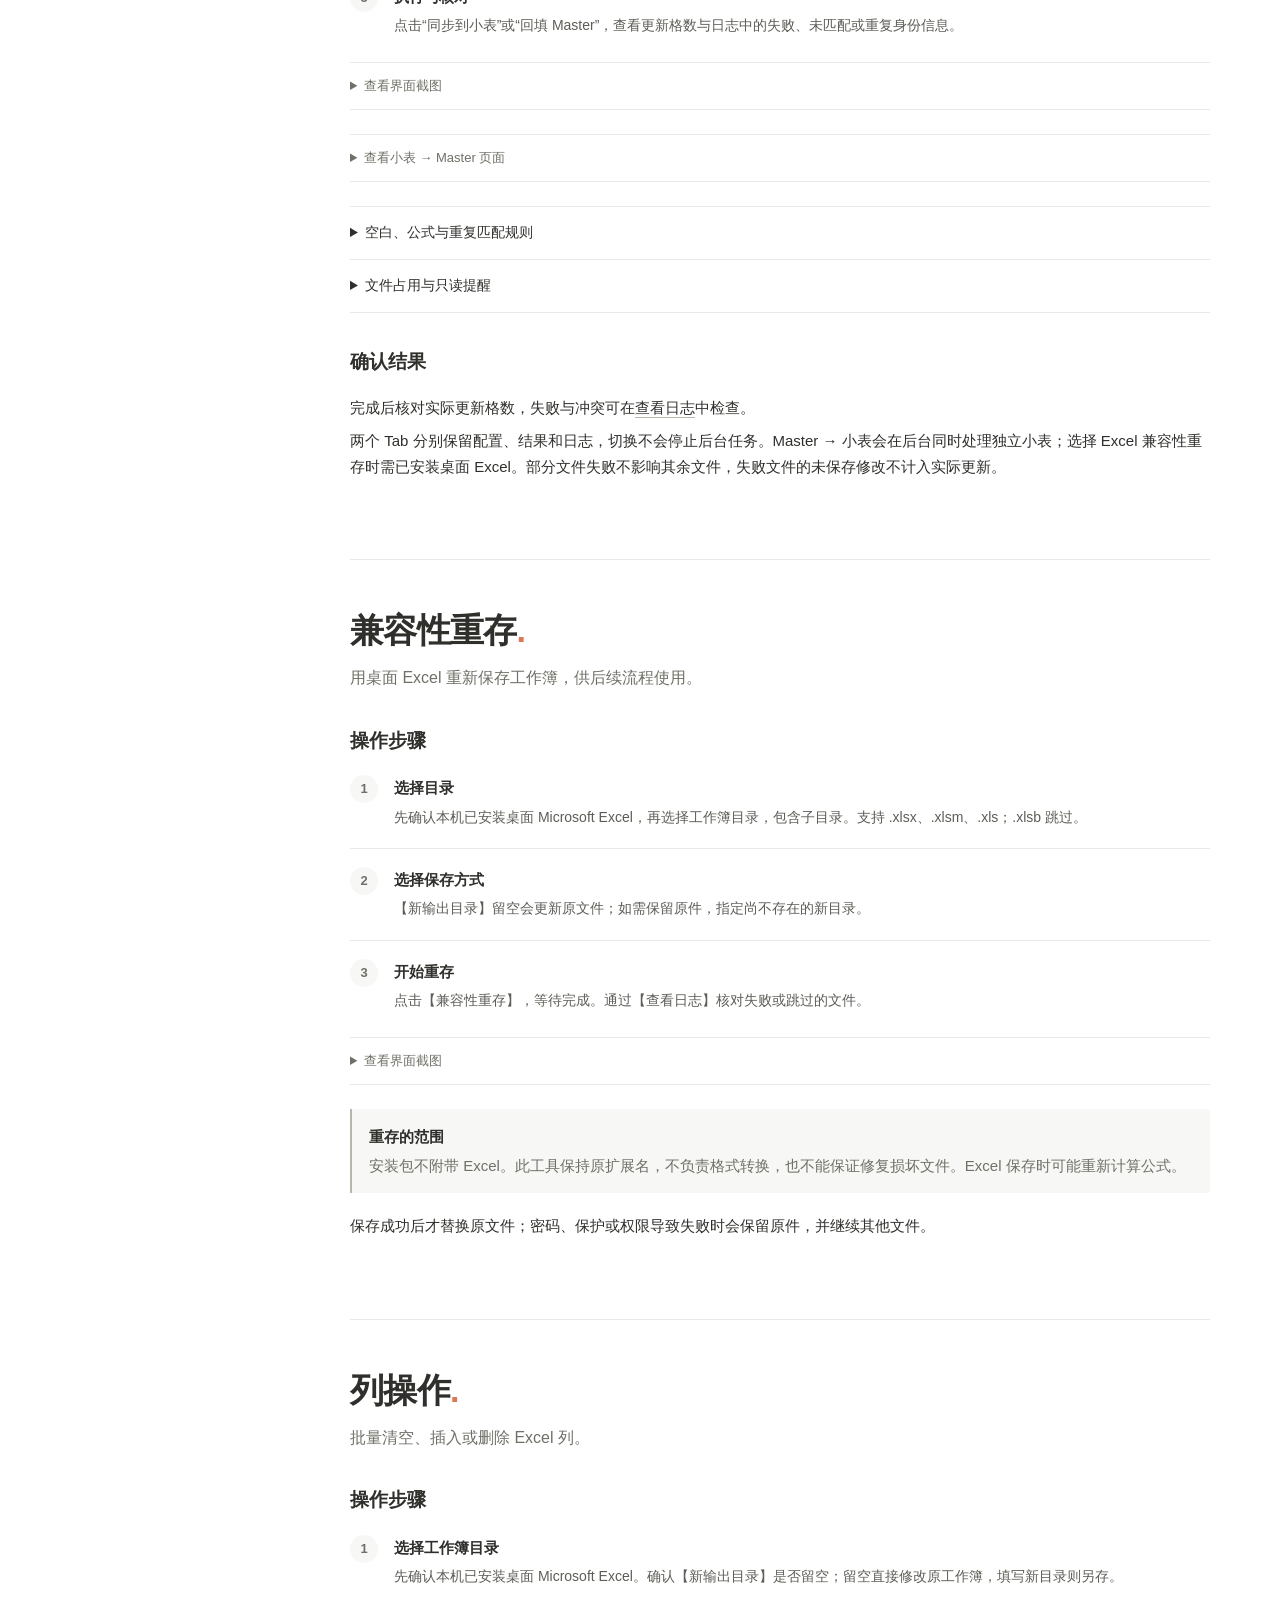
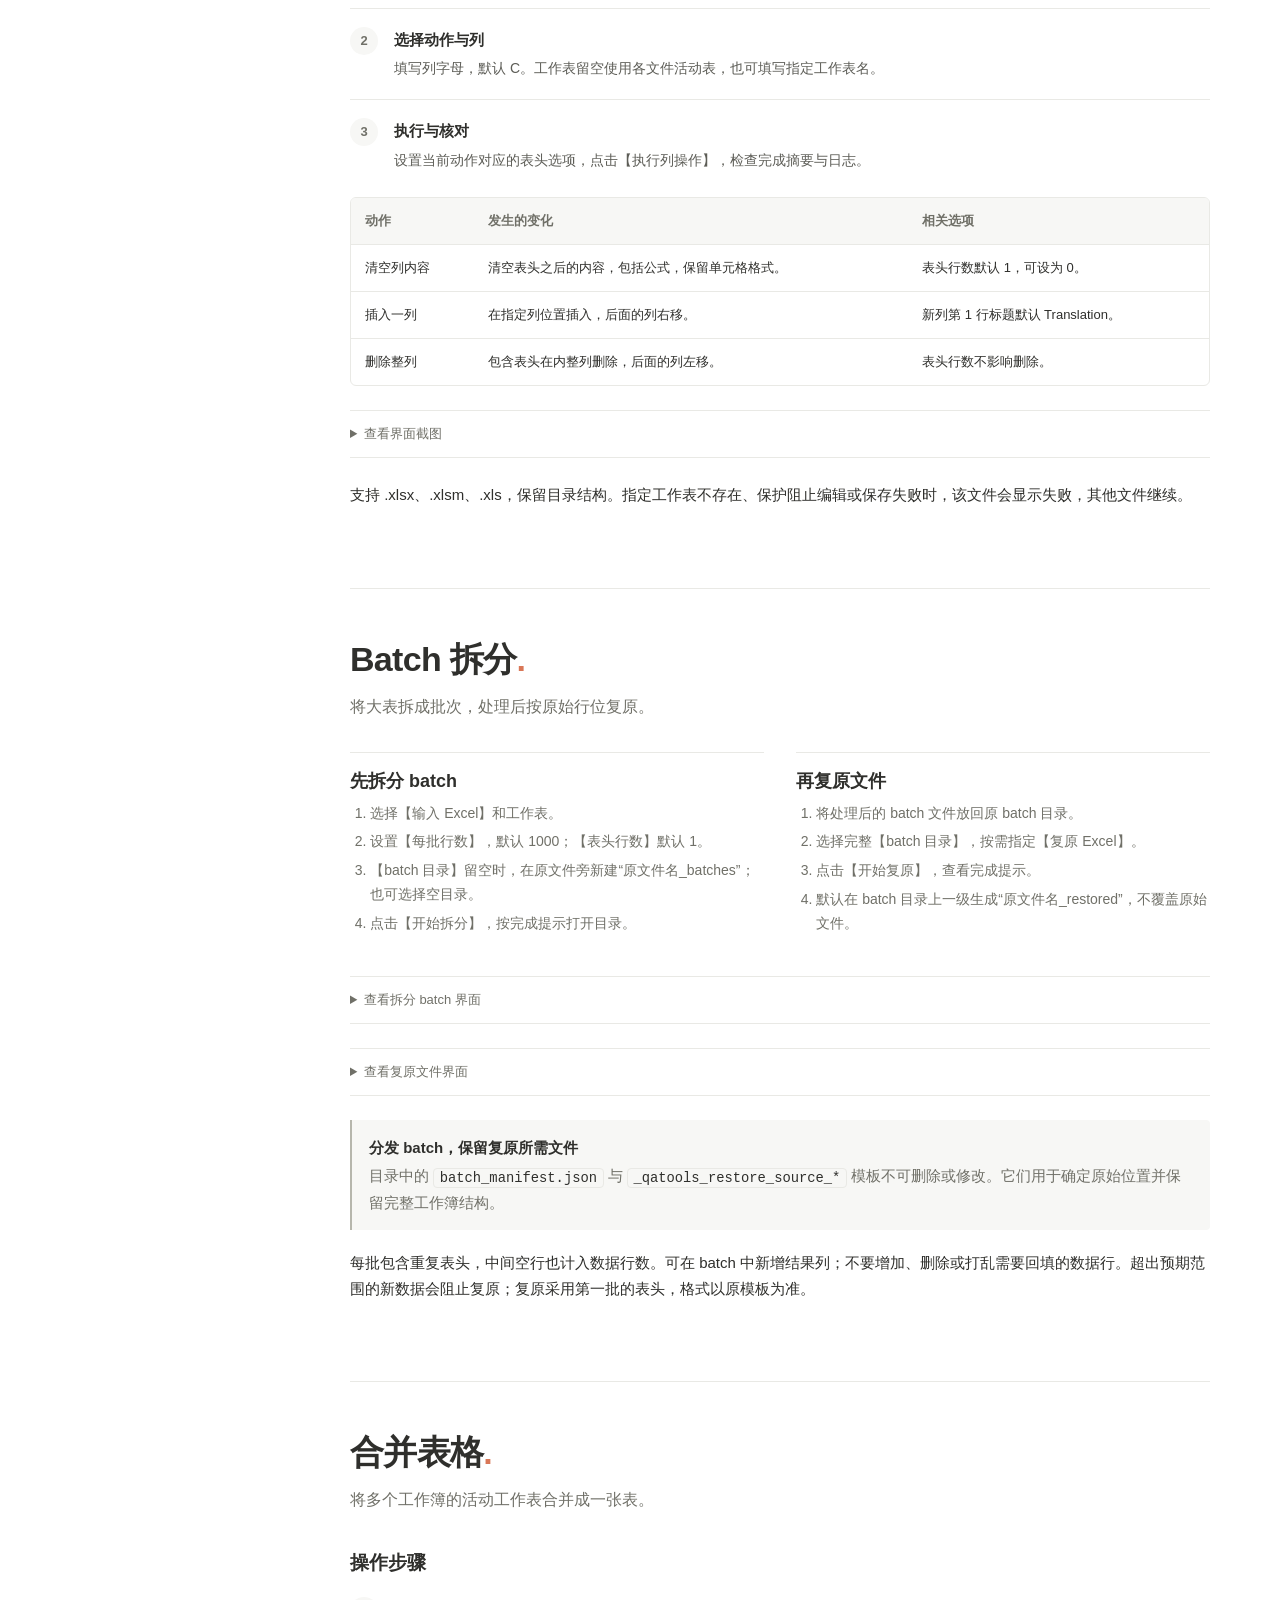
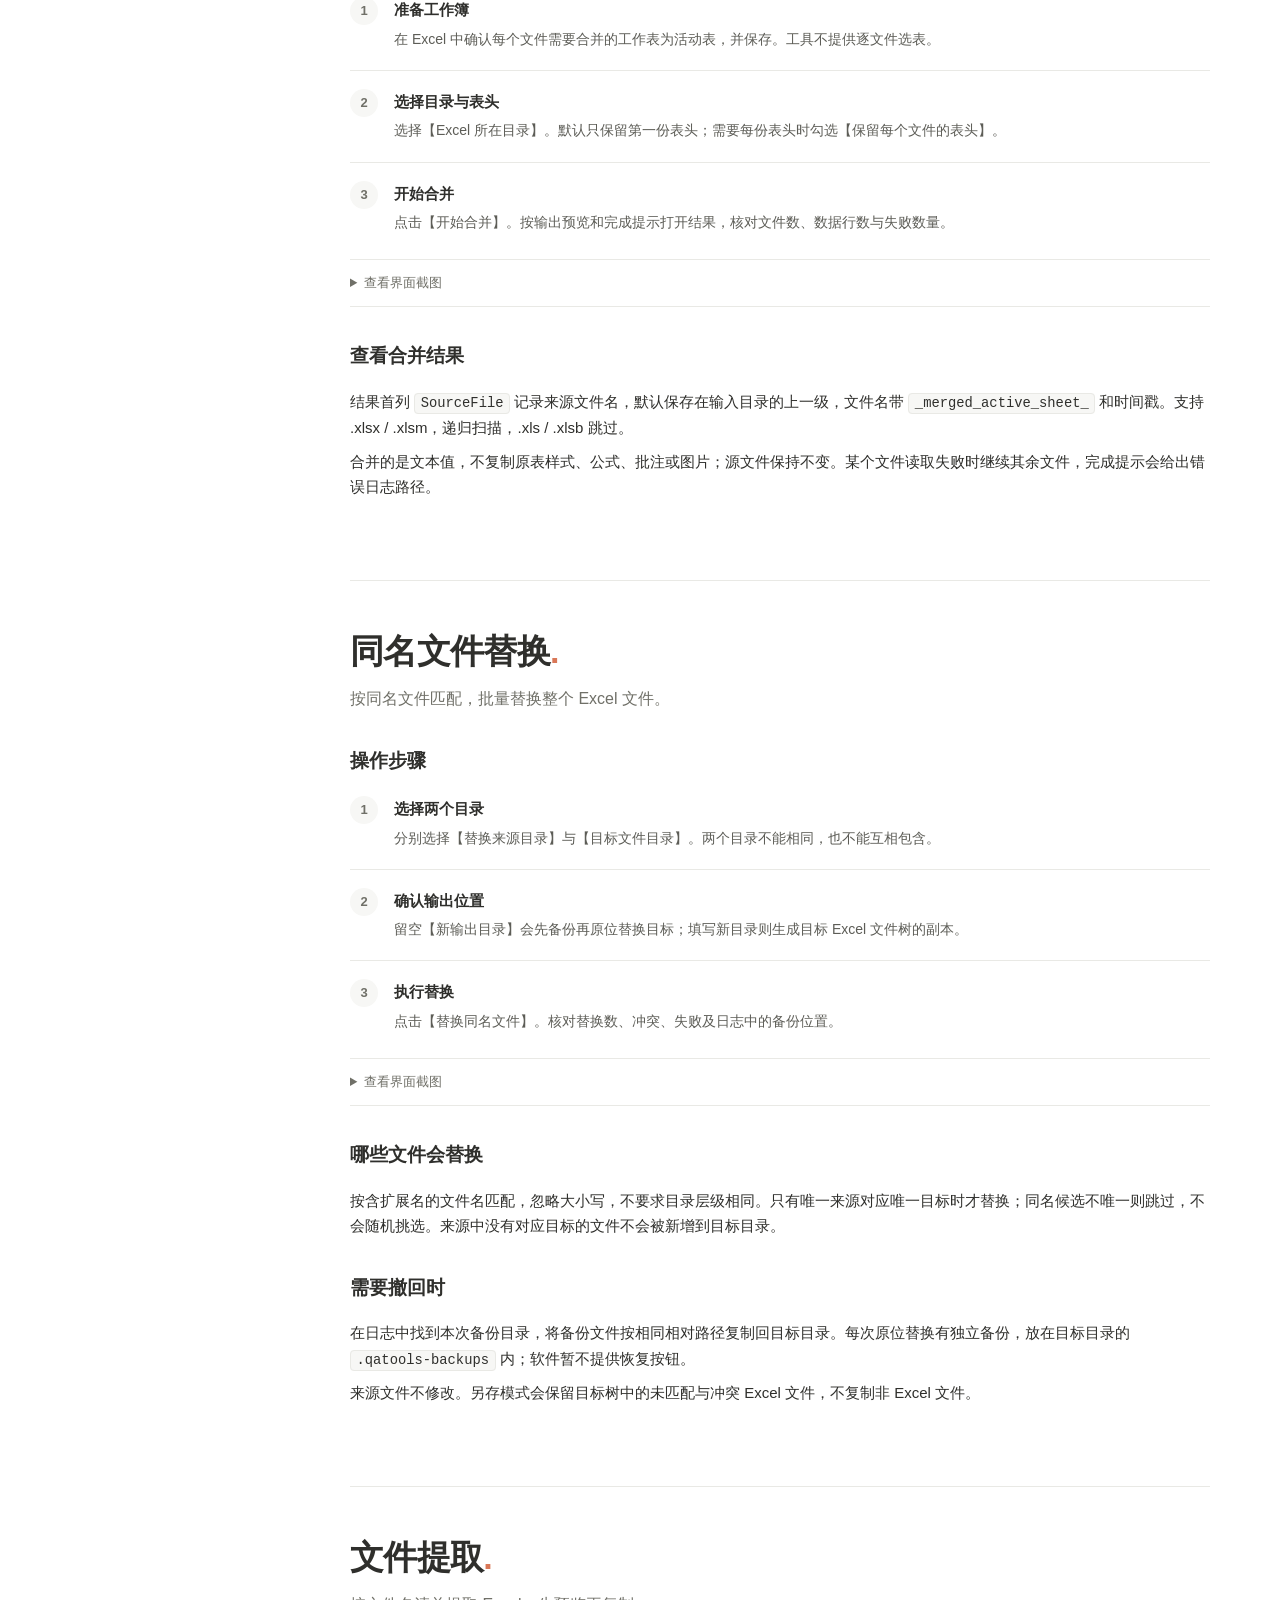
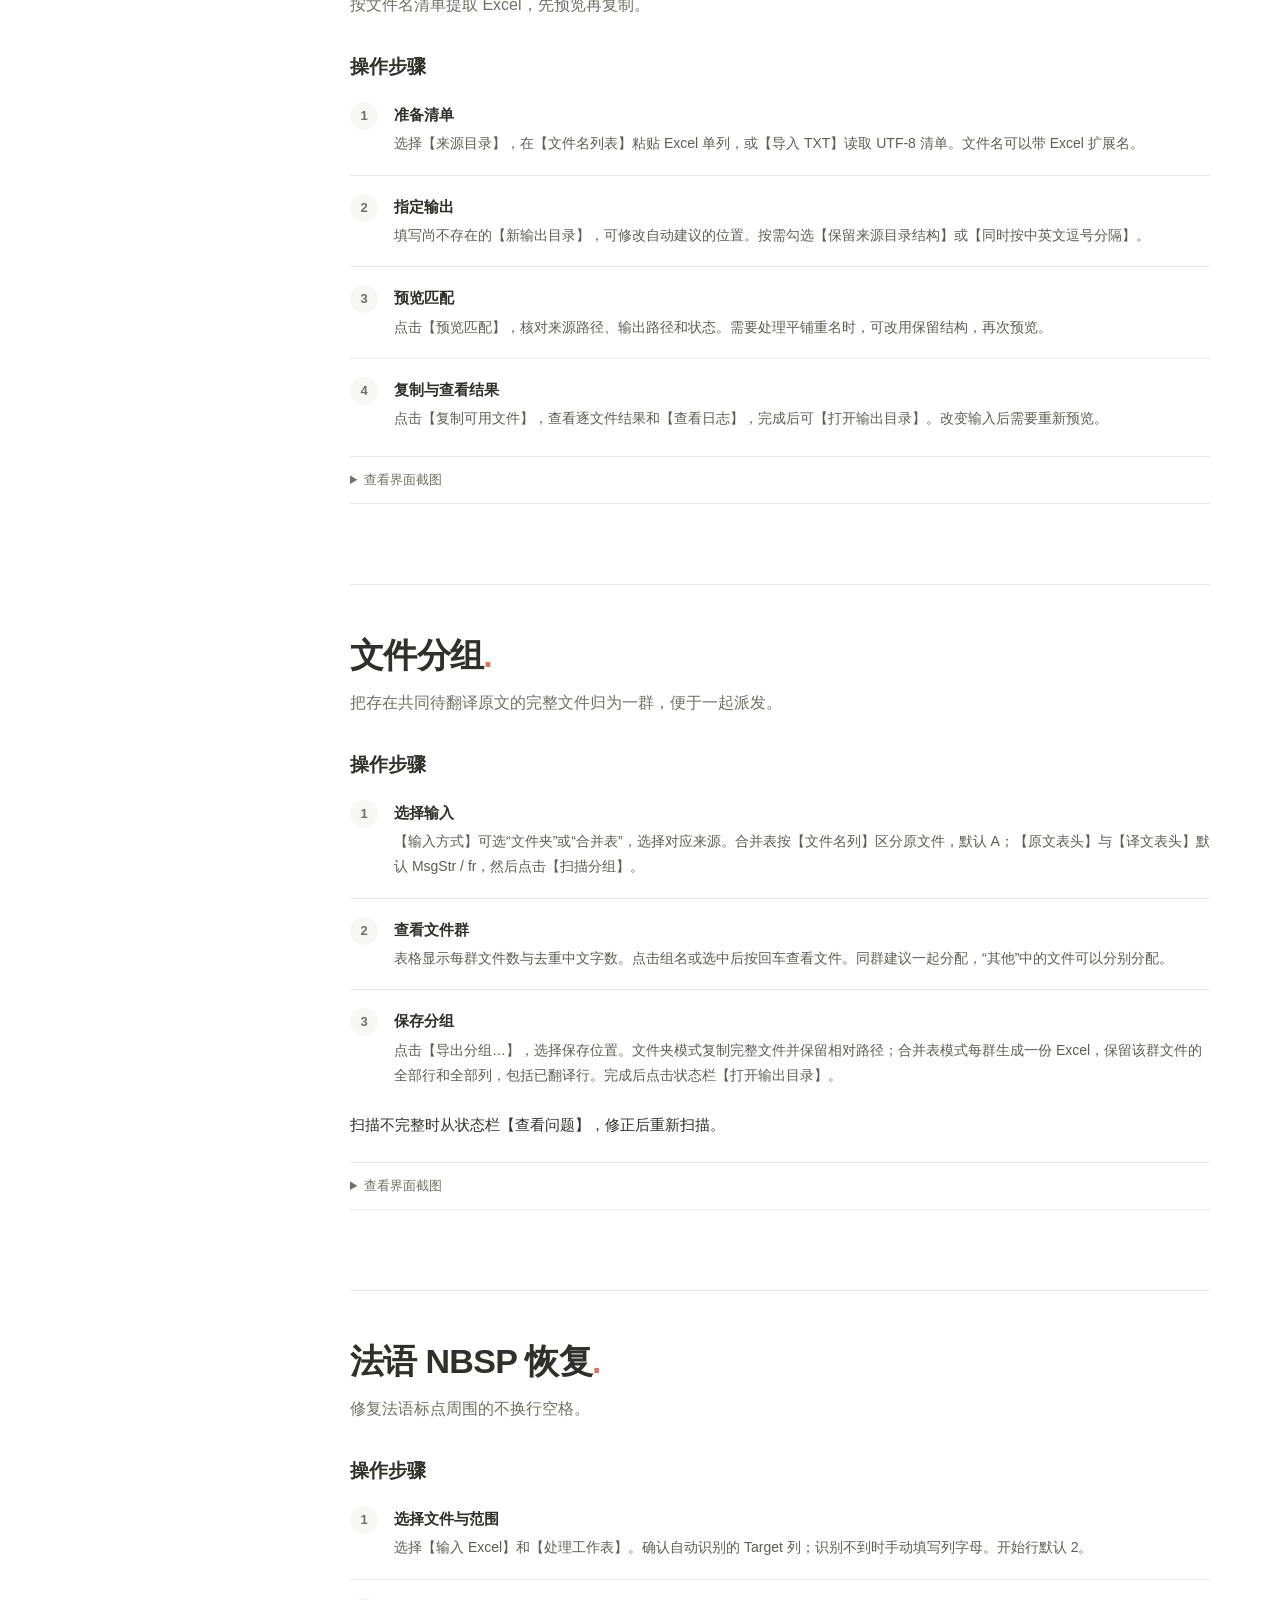
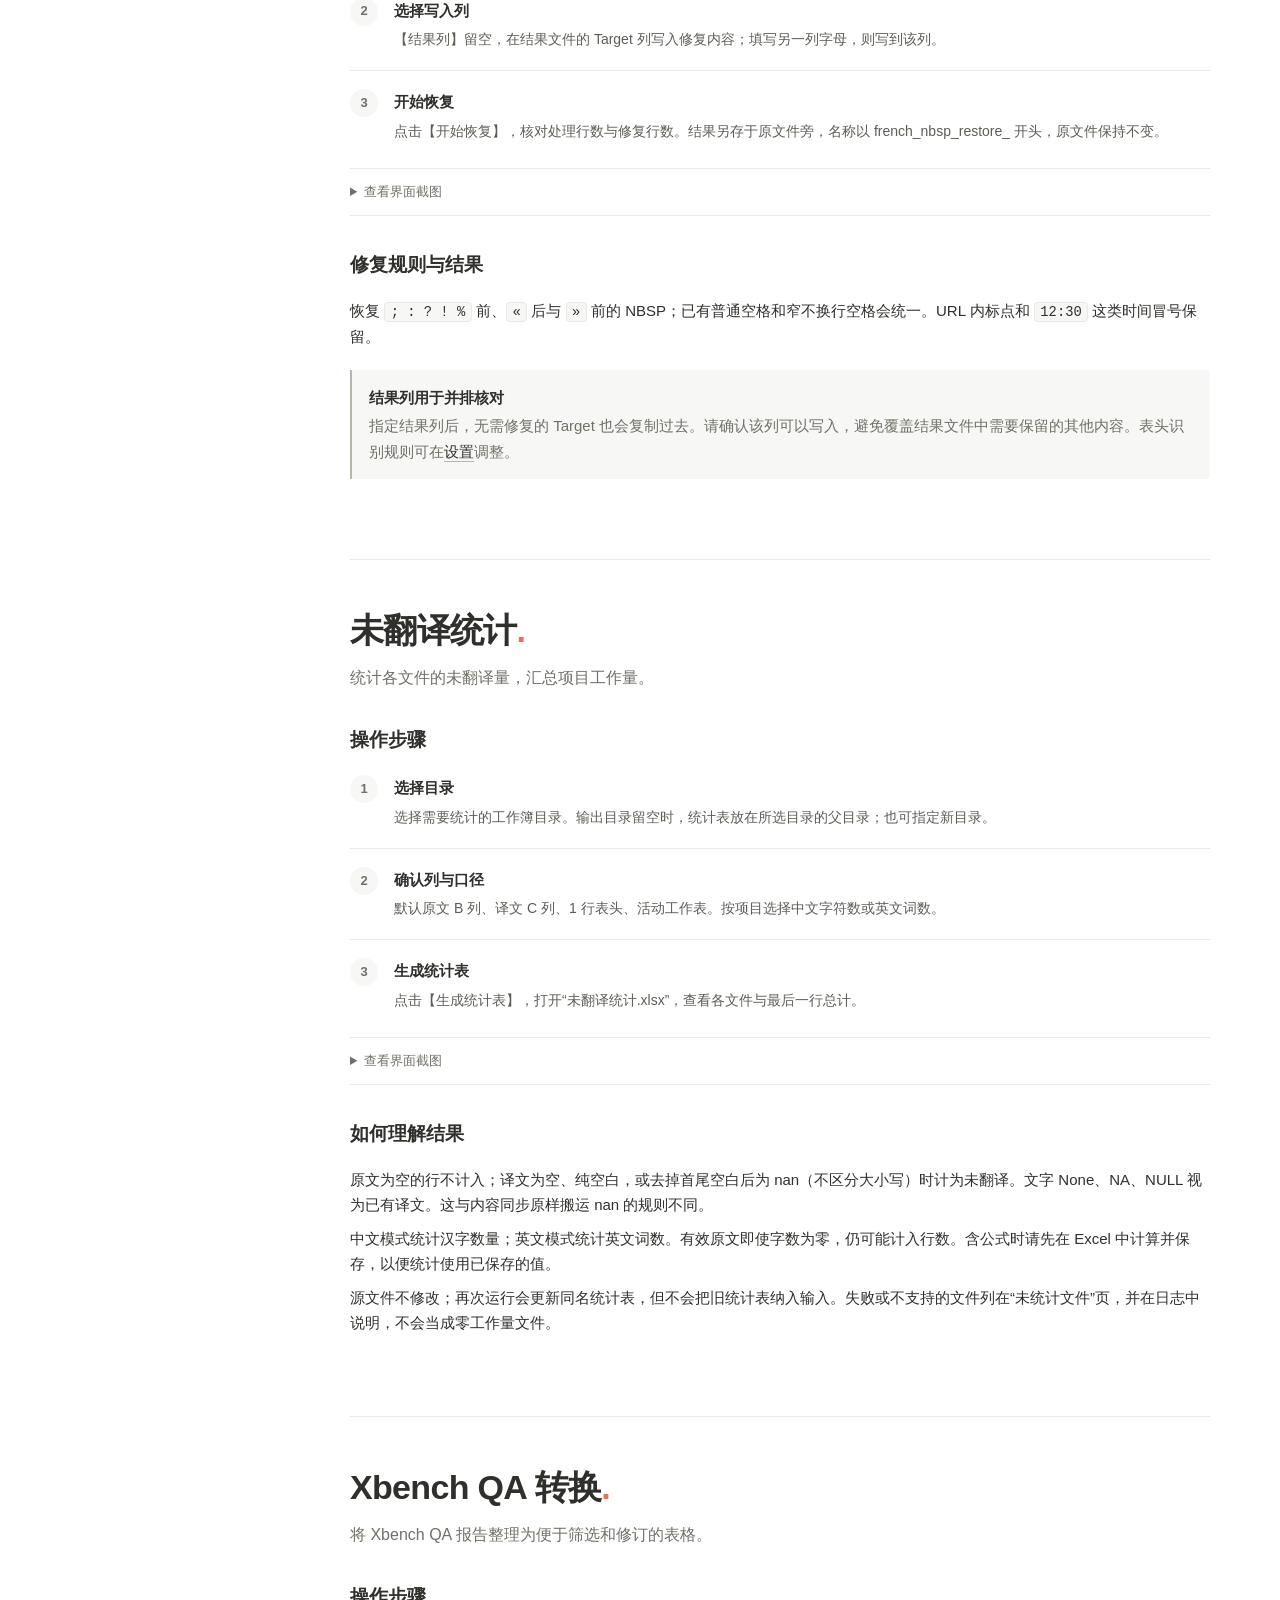
==== commit 88c3acfb: "fix: save untranslated statistics in parent directory and release 0.1.10" ====
--- a/docs/qa-workflow-guide/index.html
+++ b/docs/qa-workflow-guide/index.html
@@ -757,7 +757,7 @@
           </header>
           <h3>操作步骤</h3>
           <ol class="steps">
-            <li><strong>选择目录</strong><span>选择需要统计的工作簿目录。输出目录留空时，统计表放在这个目录；也可指定新目录。</span></li>
+            <li><strong>选择目录</strong><span>选择需要统计的工作簿目录。输出目录留空时，统计表放在所选目录的父目录；也可指定新目录。</span></li>
             <li><strong>确认列与口径</strong><span>默认原文 B 列、译文 C 列、1 行表头、活动工作表。按项目选择中文字符数或英文词数。</span></li>
             <li><strong>生成统计表</strong><span>点击【生成统计表】，打开“未翻译统计.xlsx”，查看各文件与最后一行总计。</span></li>
           </ol>
